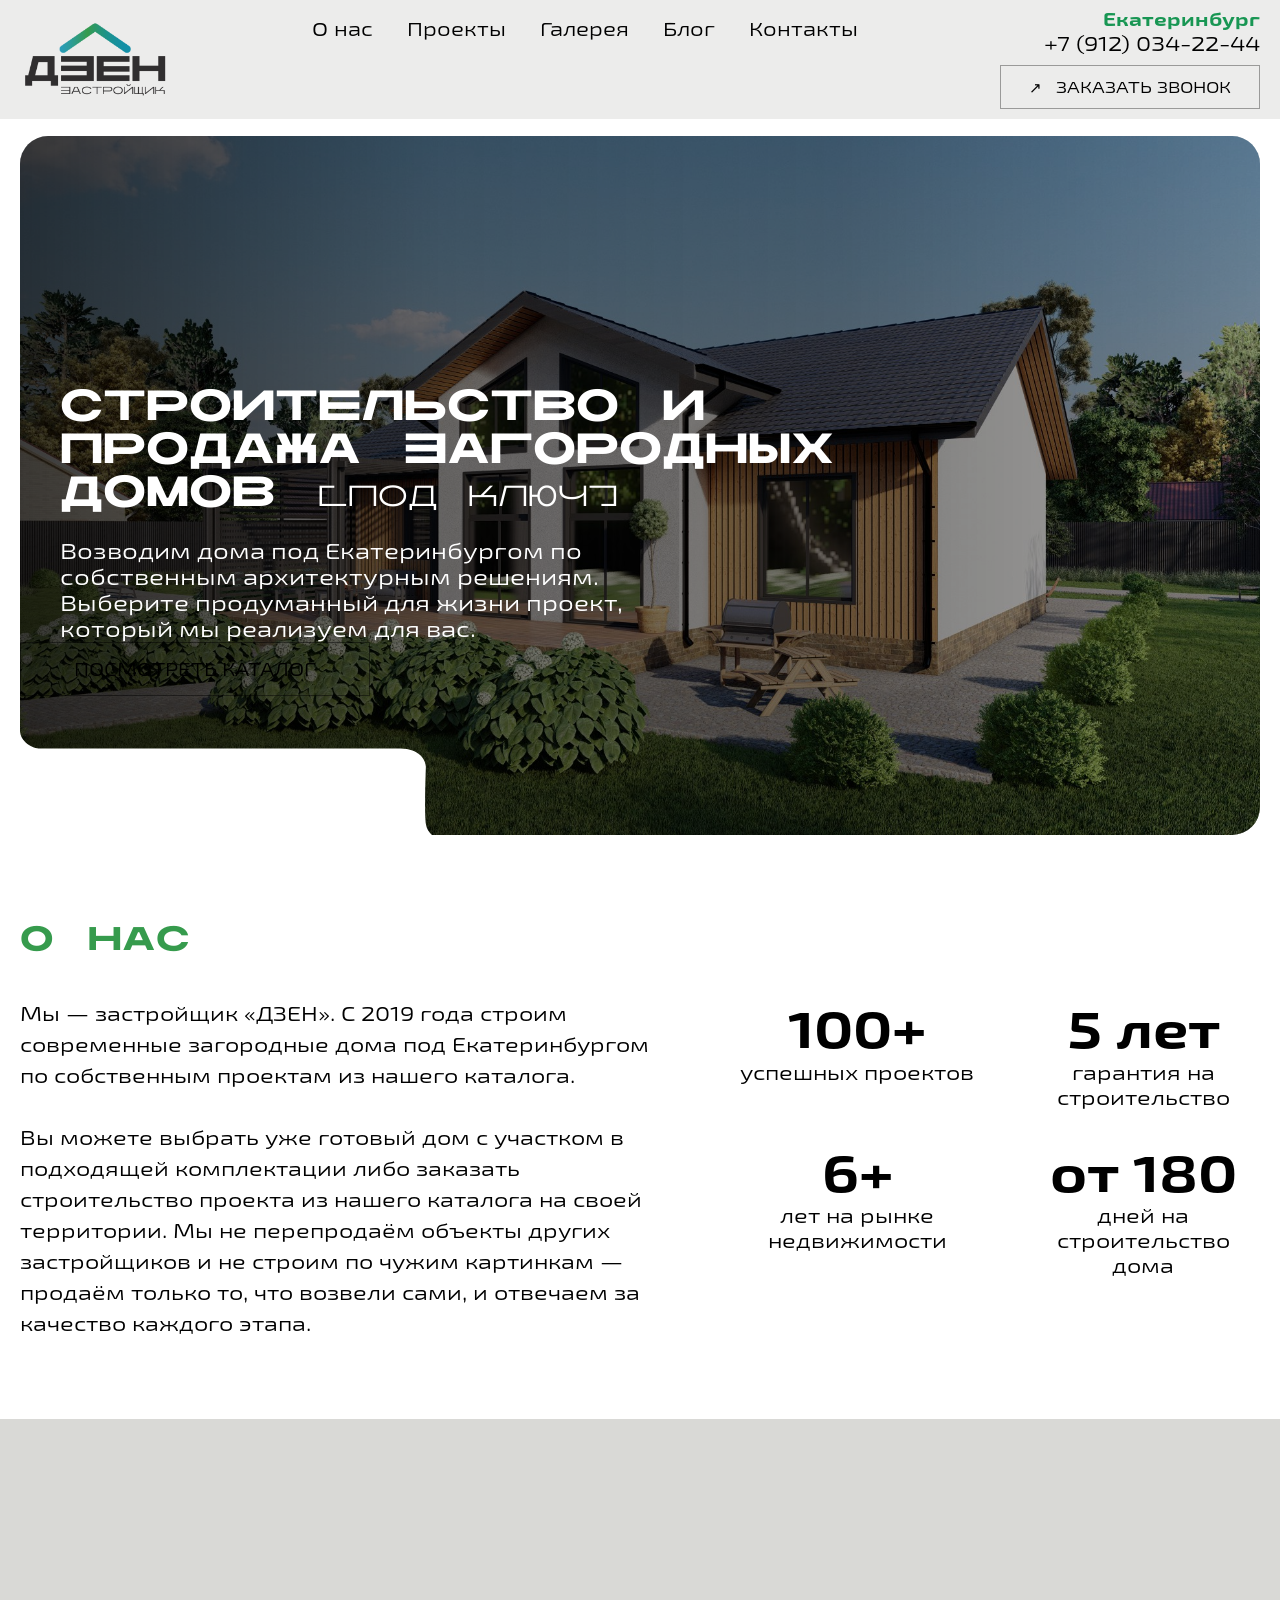
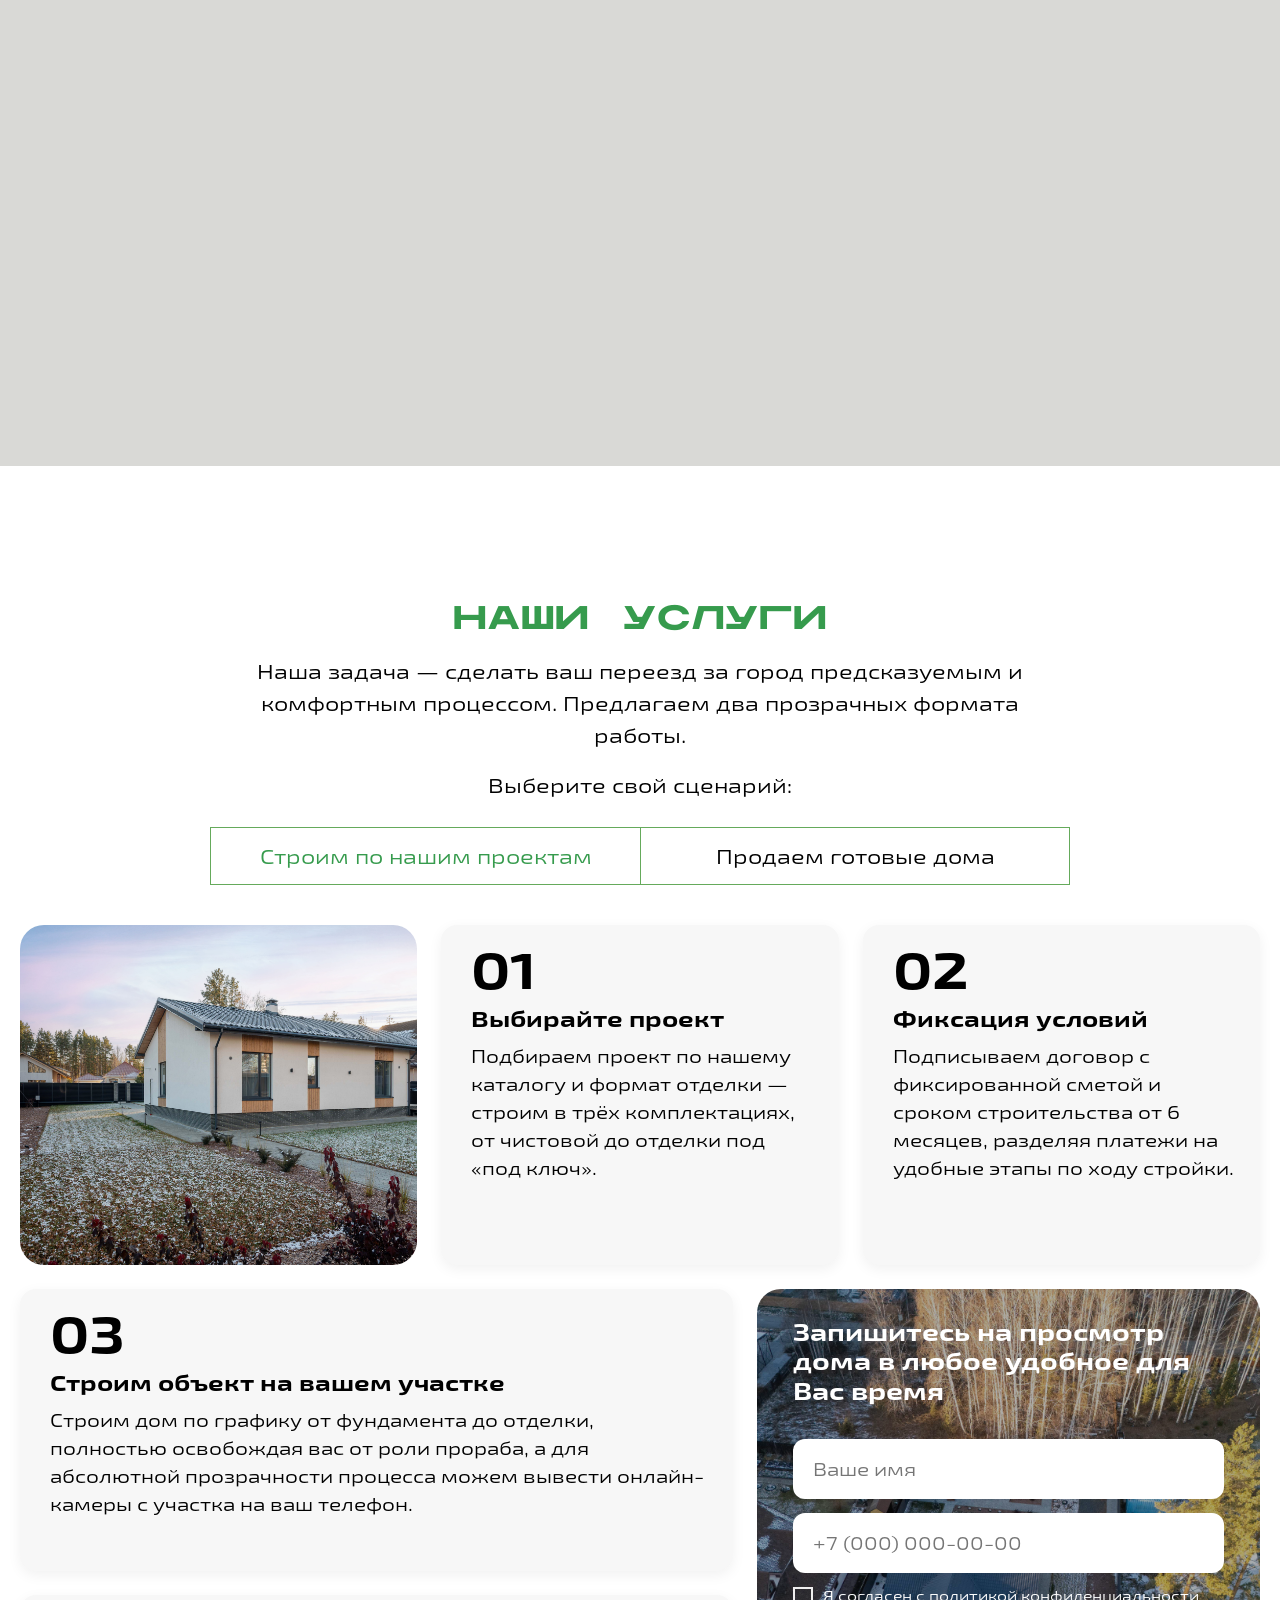
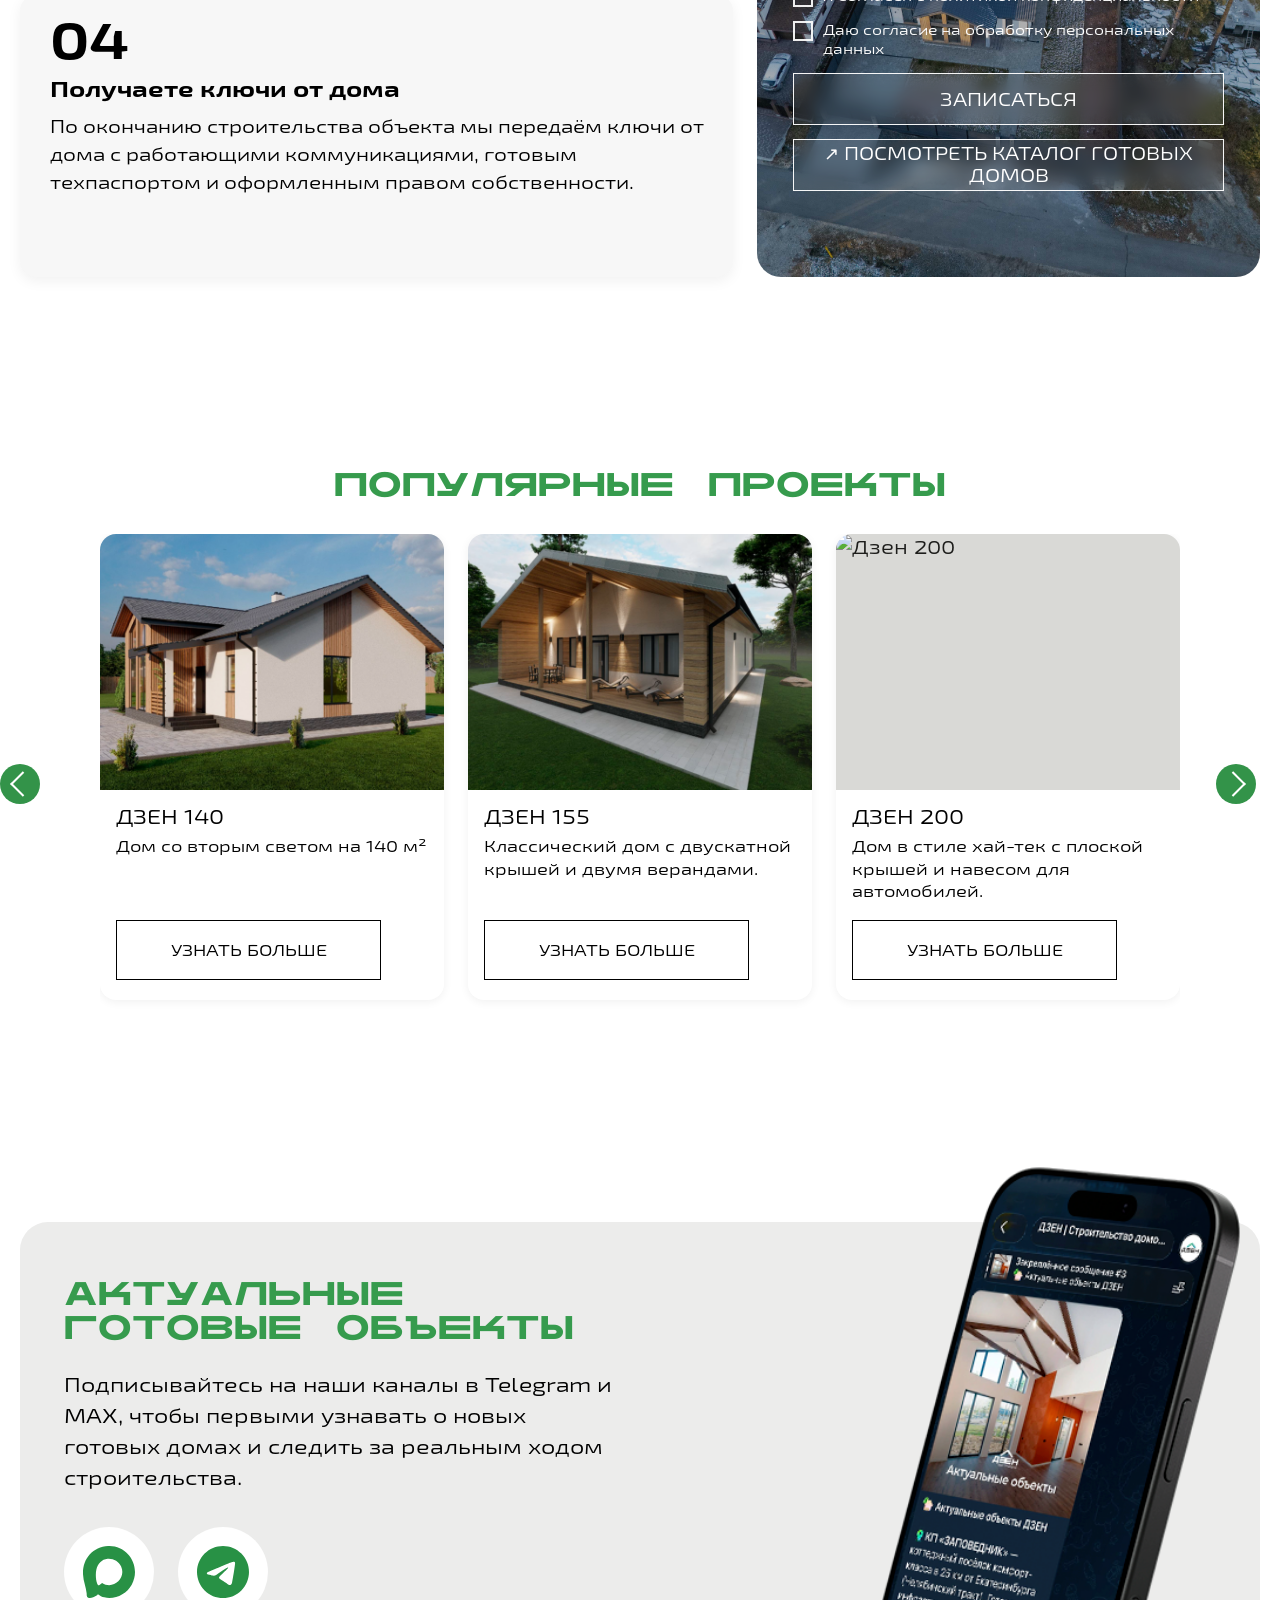
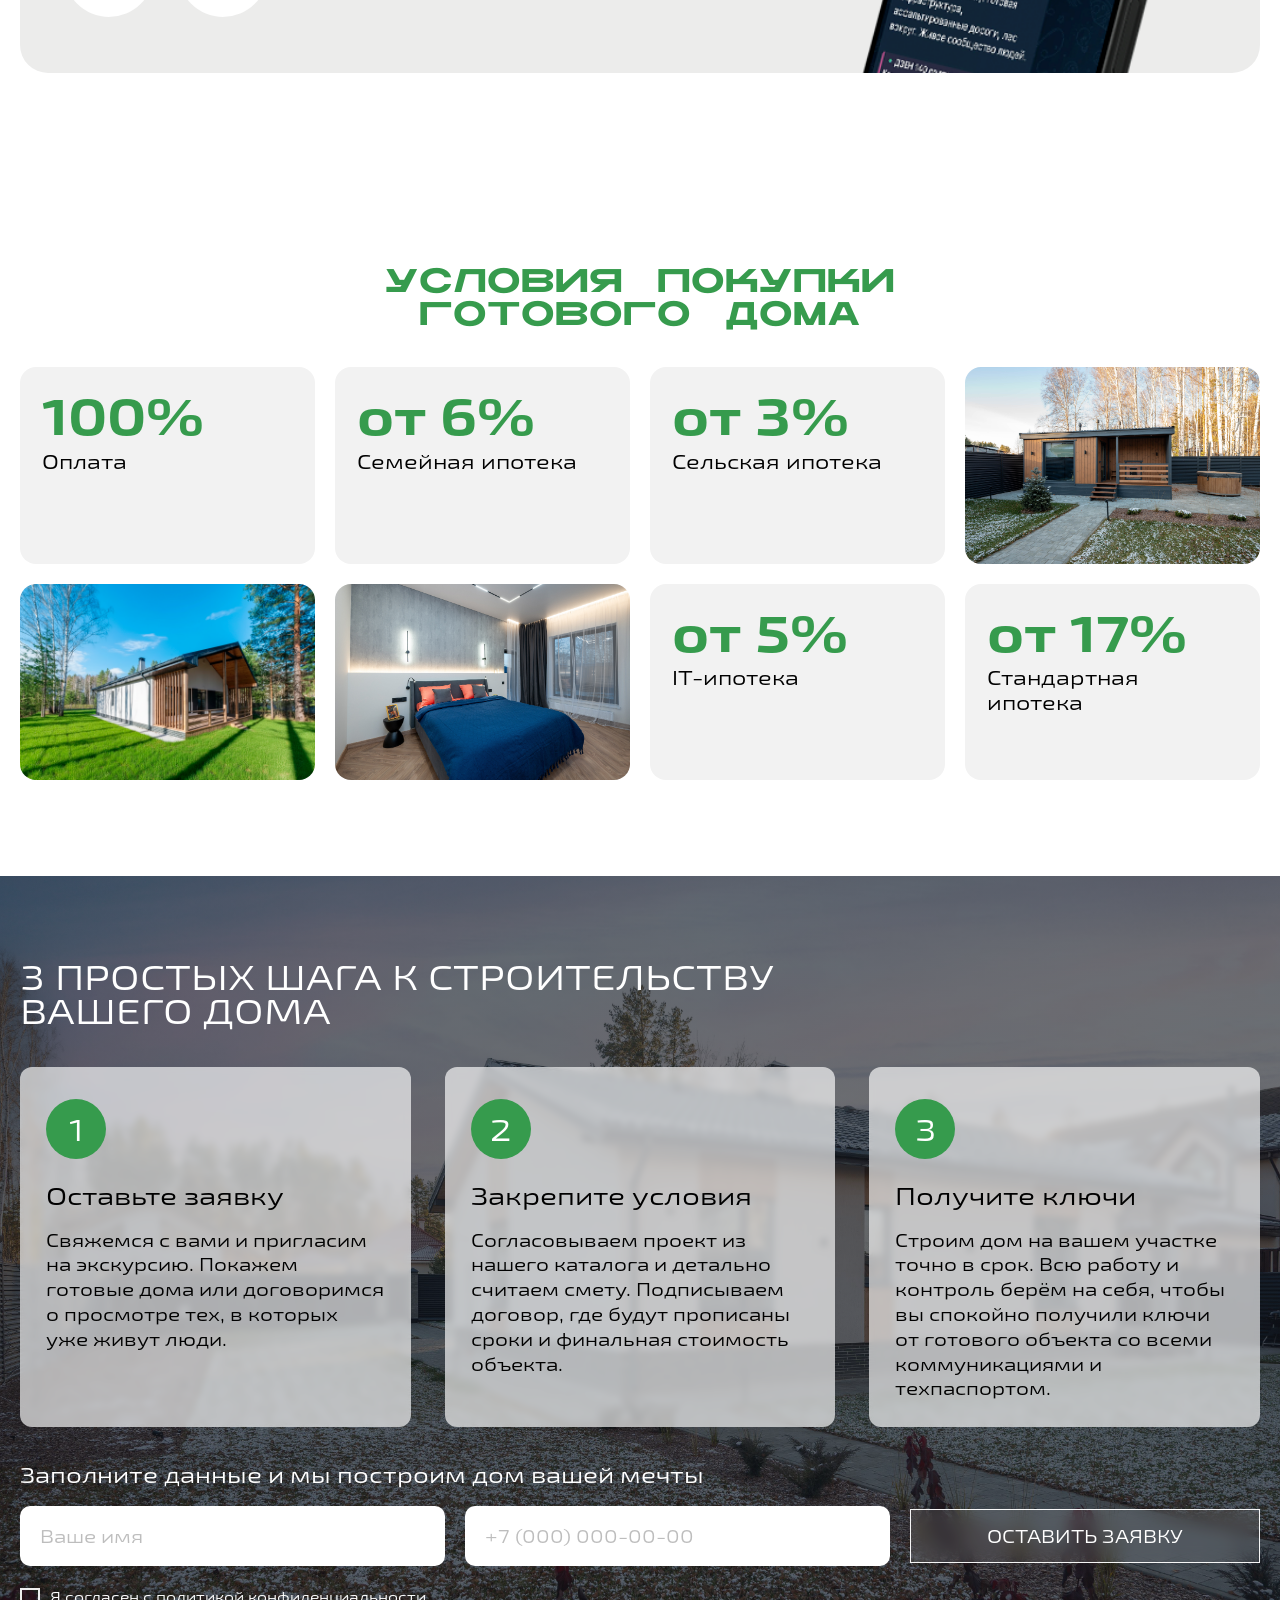
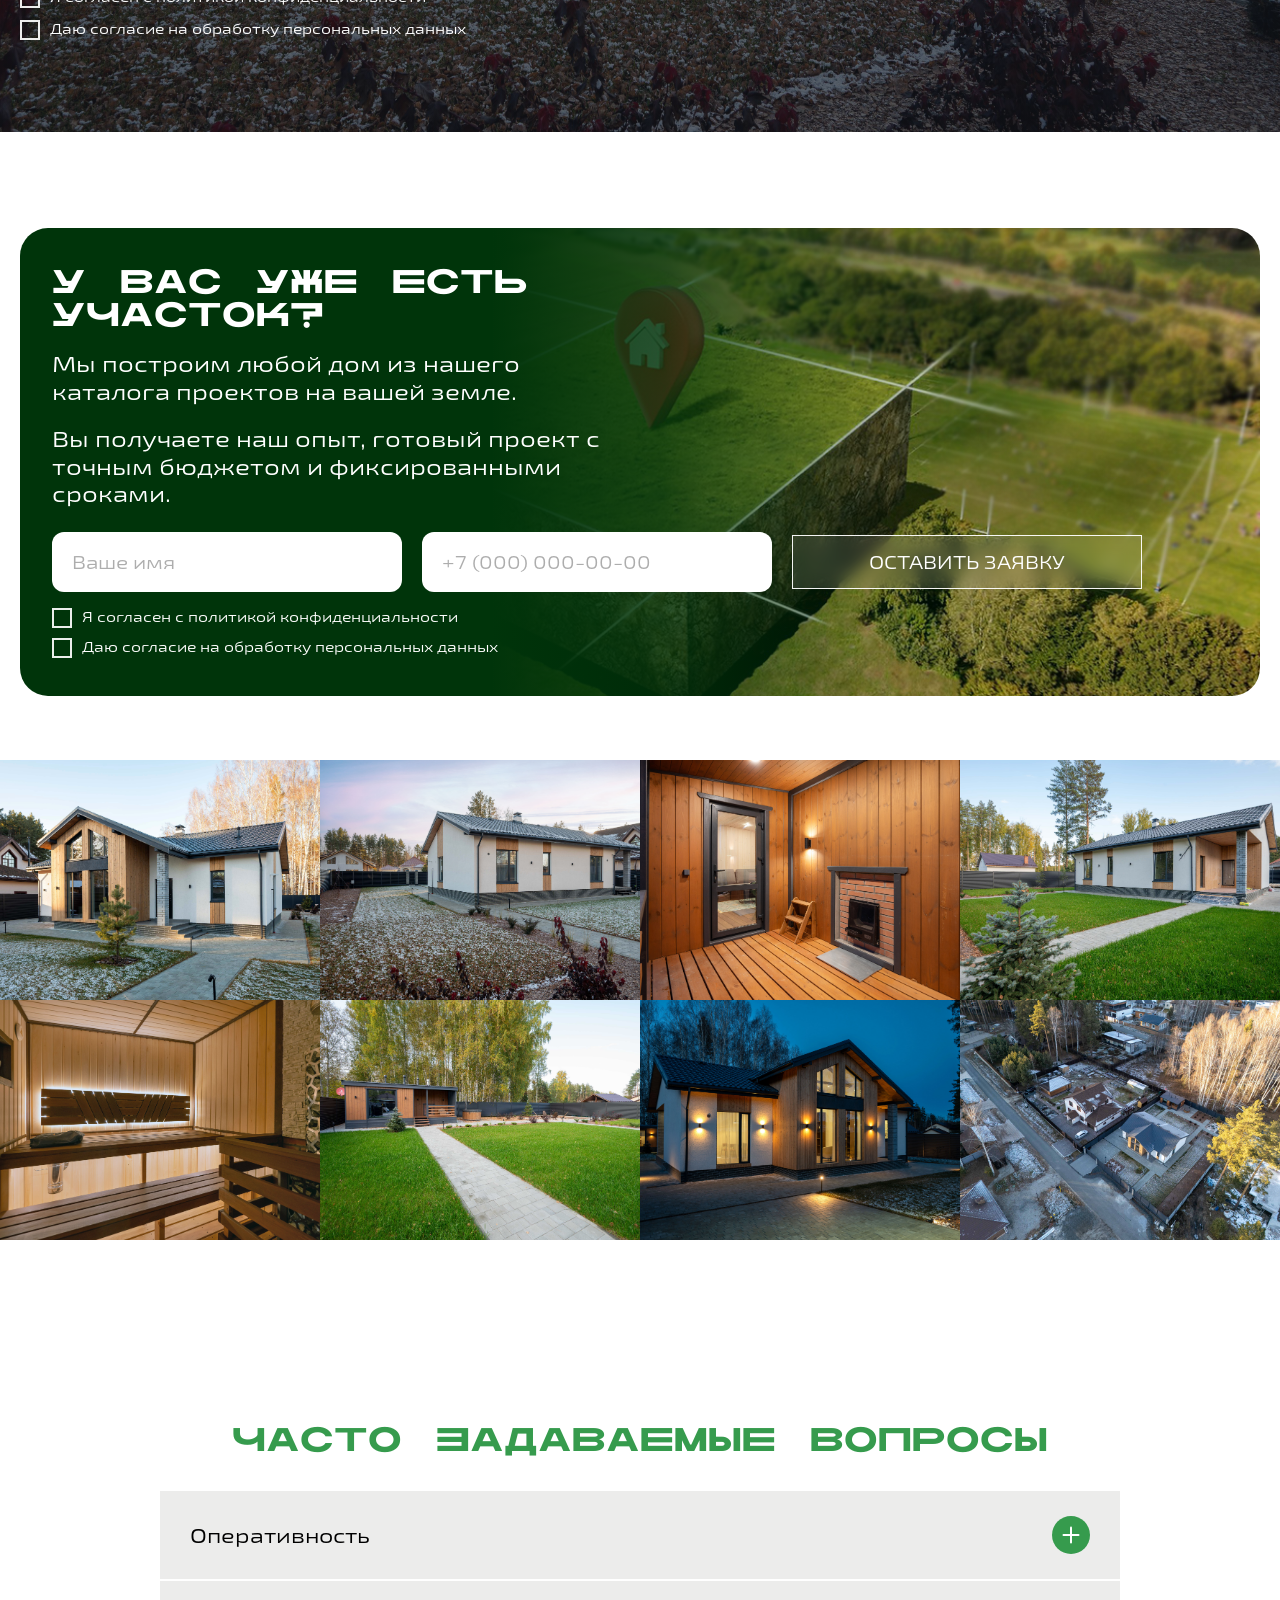
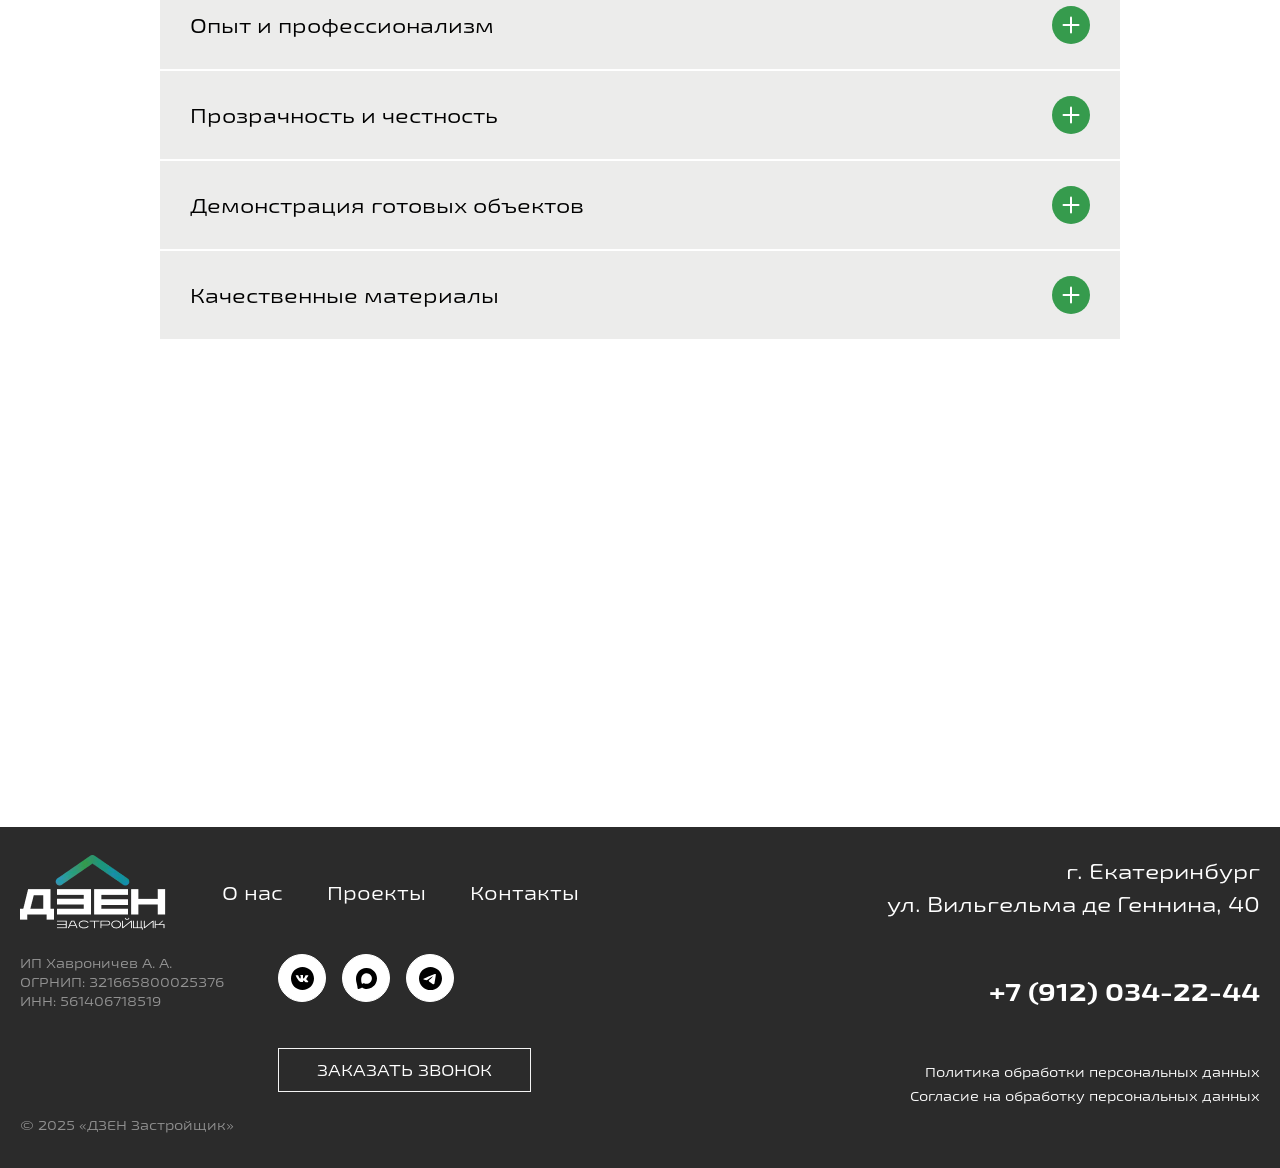
==== index.html @ a193d50a "Merge remote-tracking branch 'origin/main' into project-draft" ====
<!DOCTYPE html>
<html lang="ru">

<head>
    <meta charset="UTF-8">
    <meta name="viewport" content="width=device-width, initial-scale=1.0">
    <title>Дзен</title>

    <link rel="stylesheet" href="./assets/vendor/swiper/swiper-bundle.min.css">
    <link rel="stylesheet" href="./style.css" />
</head>

<body>
    <!-- Шапка сайта -->
    <header class="header" id="site-header">
        <div class="container">
            <div class="header__inner">
                <a href="#" class="header__logo">
                    <img src="./assets/images/logo.png" alt="Дзен" />
                </a>

                <div class="header__mobile-center">
                    <div class="header__city">Екатеринбург</div>
                    <a href="tel:+79120342244" class="header__phone">+7 (912) 034-22-44</a>
                </div>

                <button class="header__burger" type="button" aria-label="Открыть меню">
                    <span></span>
                    <span></span>
                    <span></span>
                </button>

                <nav class="header__drawer">
                    <div class="header__drawer-head">
                        <button class="header__drawer-close" type="button" aria-label="Закрыть меню">×</button>
                    </div>

                    <ul class="header__drawer-menu">
                        <li><a href="#about">О нас</a></li>
                        <li><a href="#projects">Проекты</a></li>
                        <li><a href="#gallery">Галерея</a></li>
                        <li><a href="#blog">Блог</a></li>
                        <li><a href="#contacts">Контакты</a></li>
                    </ul>

                    <a href="#contacts" class="header__drawer-button">Заказать звонок</a>
                </nav>

                <div class="header__backdrop"></div>

                <nav class="header__nav">
                    <ul class="header__menu">
                        <li><a href="#about">О нас</a></li>
                        <li><a href="#projects">Проекты</a></li>
                        <li><a href="#gallery">Галерея</a></li>
                        <li><a href="#blog">Блог</a></li>
                        <li><a href="#contacts">Контакты</a></li>
                    </ul>
                </nav>

                <div class="header__side">
                    <div class="header__contacts">
                        <div class="header__city">Екатеринбург</div>
                        <a href="tel:+79120342244" class="header__phone">+7 (912) 034-22-44</a>
                    </div>

                    <a href="#contacts" class="header__button">
                        <span class="header__button-icon">↗</span>
                        <span>ЗАКАЗАТЬ ЗВОНОК</span>
                    </a>
                </div>
            </div>
        </div>
    </header>

    <section class="hero">
        <div class="container">
            <div class="hero__card">
                <div class="hero__slider">
                    <div class="hero__track">
                        <div class="hero__slide" style="background-image: url('./assets/images/hero.jpg');"></div>
                        <div class="hero__slide" style="background-image: url('./assets/images/hero.jpg');"></div>
                        <div class="hero__slide" style="background-image: url('./assets/images/hero.jpg');"></div>
                    </div>
                </div>

                <div class="hero__overlay"></div>

                <div class="hero__main">
                    <div class="hero__content-box">
                        <h1 class="hero__title">
                            СТРОИТЕЛЬСТВО И
                            ПРОДАЖА ЗАГОРОДНЫХ<br>
                            ДОМОВ <span class="hero__title-note">[ПОД КЛЮЧ]</span>
                        </h1>

                        <p class="hero__text">
                            Возводим дома под Екатеринбургом по собственным архитектурным решениям.
                            Выберите продуманный для жизни проект, который мы реализуем для вас.
                        </p>
                    </div>

                    <div class="hero__button-wrapper">
                        <div class="hero__button-underlay" aria-hidden="true"></div>
                        <a href="#projects" class="hero__button btn btn--shine">
                            ПОСМОТРЕТЬ КАТАЛОГ
                        </a>
                    </div>
                </div>
            </div>
        </div>
    </section>
    <!-- О НАС -->
    <section id="about" class="about">
        <div class="container">
            <h2 class="section-title section-title--left">О НАС</h2>

            <div class="about__inner">
                <div class="about__content">
                    Мы — застройщик «ДЗЕН». С 2019 года строим современные загородные дома
                    под Екатеринбургом по собственным проектам из нашего каталога.
                    <br><br>
                    Вы можете выбрать уже готовый дом с участком в подходящей комплектации либо
                    заказать строительство проекта из нашего каталога на своей территории.
                    Мы не перепродаём объекты других застройщиков и не строим по чужим
                    картинкам — продаём только то, что возвели сами, и отвечаем за качество
                    каждого этапа.
                </div>

                <div class="about__stats">
                    <div class="stat">
                        <div class="stat__value">100+</div>
                        <div class="stat__label">успешных проектов</div>
                    </div>

                    <div class="stat">
                        <div class="stat__value">5 лет</div>
                        <div class="stat__label">гарантия на строительство</div>
                    </div>

                    <div class="stat">
                        <div class="stat__value">6+</div>
                        <div class="stat__label">лет на рынке недвижимости</div>
                    </div>

                    <div class="stat">
                        <div class="stat__value">от 180</div>
                        <div class="stat__label">дней на строительство дома</div>
                    </div>
                </div>
            </div>
        </div>
    </section>

    <!-- ВИДЕО БЛОК -->
    <section class="about-photo">
        <!--         <div class="container"> -->
        <div class="about-photo__box">
            <video class="about-photo__video" autoplay muted loop playsinline preload="auto">
                <source src="./assets/video/main-video.mp4" type="video/mp4" />
            </video>
        </div>
        <!--         </div> -->
    </section>


    <!-- Наши услуги -->
    <section class="services">
        <div class="container">
            <h2 class="section-title services__section-title">НАШИ УСЛУГИ</h2>

            <p class="services__lead">
                Наша задача — сделать ваш переезд за город предсказуемым и комфортным процессом.
                Предлагаем два прозрачных формата работы.
            </p>

            <p class="services__sublead">
                Выберите свой сценарий:
            </p>

            <div class="services__tabs">
                <button type="button" class="services__tab is-active" data-tab="build">
                    Строим по нашим проектам
                </button>
                <button type="button" class="services__tab" data-tab="ready">
                    Продаем готовые дома
                </button>
            </div>

            <div class="services__mobile-select">
                <button type="button" class="services__mobile-trigger">
                    <span class="services__mobile-trigger-text">Строим по нашим проектам</span>
                    <span class="services__mobile-trigger-arrow">▼</span>
                </button>

                <div class="services__mobile-dropdown">
                    <button type="button" class="services__mobile-option is-active" data-tab="build">
                        Строим по нашим проектам
                    </button>
                    <button type="button" class="services__mobile-option" data-tab="ready">
                        Продаем готовые дома
                    </button>
                </div>
            </div>

            <div class="services__panels">
                <!-- Вкладка 1 -->
                <div class="services__panel is-active" data-panel="build">
                    <div class="services-build">
                        <div class="services__image-card">
                            <img src="./assets/images/services-house.jpg" alt="Дом">
                        </div>

                        <article class="service-card service-card--small">
                            <div class="service-card__number">01</div>
                            <h3 class="service-card__title">Выбирайте проект</h3>
                            <p class="service-card__text">
                                Подбираем проект по нашему каталогу и формат отделки — строим
                                в трёх комплектациях, от чистовой до отделки под «под ключ».
                            </p>
                        </article>

                        <article class="service-card service-card--small">
                            <div class="service-card__number">02</div>
                            <h3 class="service-card__title">Фиксация условий</h3>
                            <p class="service-card__text">
                                Подписываем договор с фиксированной сметой и сроком строительства
                                от 6 месяцев, разделяя платежи на удобные этапы по ходу стройки.
                            </p>
                        </article>

                        <article class="service-card service-card--wide">
                            <div class="service-card__number">03</div>
                            <h3 class="service-card__title">Строим объект на вашем участке</h3>
                            <p class="service-card__text">
                                Строим дом по графику от фундамента до отделки, полностью освобождая
                                вас от роли прораба, а для абсолютной прозрачности процесса можем
                                вывести онлайн-камеры с участка на ваш телефон.
                            </p>
                        </article>

                        <div class="services-form">
                            <div class="services-form__overlay">
                                <h3 class="services-form__title">
                                    Запишитесь на просмотр дома в любое удобное для Вас время
                                </h3>

                                <form class="services-form__body">
                                    <input class="services-form__input" type="text" placeholder="Ваше имя">
                                    <input class="services-form__input" type="tel" placeholder="+7 (000) 000-00-00">

                                    <label class="services-form__check">
                                        <input type="checkbox">
                                        <span>Я согласен с политикой конфиденциальности</span>
                                    </label>

                                    <label class="services-form__check">
                                        <input type="checkbox">
                                        <span>Даю согласие на обработку персональных данных</span>
                                    </label>

                                    <button type="submit" class="services-form__btn">
                                        ЗАПИСАТЬСЯ
                                    </button>

                                    <a href="#projects" class="services-form__link-btn">
                                        ↗ ПОСМОТРЕТЬ КАТАЛОГ ГОТОВЫХ ДОМОВ
                                    </a>
                                </form>
                            </div>
                        </div>

                        <article class="service-card service-card--wide">
                            <div class="service-card__number">04</div>
                            <h3 class="service-card__title">Получаете ключи от дома</h3>
                            <p class="service-card__text">
                                По окончанию строительства объекта мы передаём ключи от дома
                                с работающими коммуникациями, готовым техпаспортом и оформленным
                                правом собственности.
                            </p>
                        </article>
                    </div>
                </div>

                <!-- Вкладка 2 -->
                <div class="services__panel" data-panel="ready">
                    <div class="services-ready">
                        <div class="services-ready__left">
                            <article class="ready-card">
                                <div class="ready-card__number">01</div>
                                <h3 class="ready-card__title">
                                    Выбирайте свой идеальный готовый дом с участком и коммуникациями.
                                </h3>
                                <ul class="ready-card__list">
                                    <li>Можно выбрать готовый дом и заехать в ближайшее время.</li>
                                    <li>Подписываем договор, вы получаете гарантию и полный пакет документов.</li>
                                </ul>
                            </article>

                            <article class="ready-card">
                                <div class="ready-card__number">02</div>
                                <h3 class="ready-card__title">
                                    Выбираете формат комплектации:
                                </h3>
                                <ul class="ready-card__list">
                                    <li>Чистовая отделка</li>
                                    <li>«Под ключ»</li>
                                    <li>«Под тапочки»</li>
                                </ul>
                            </article>
                        </div>

                        <div class="ready-form">
                            <div class="ready-form__overlay">
                                <h3 class="ready-form__title">
                                    Запишитесь на просмотр дома в любое удобное для Вас время
                                </h3>

                                <form class="ready-form__body">
                                    <input class="ready-form__input" type="text" placeholder="Ваше имя">
                                    <input class="ready-form__input" type="tel" placeholder="+7 (000) 000-00-00">

                                    <label class="ready-form__check">
                                        <input type="checkbox">
                                        <span>Я согласен с политикой конфиденциальности</span>
                                    </label>

                                    <label class="ready-form__check">
                                        <input type="checkbox">
                                        <span>Даю согласие на обработку персональных данных</span>
                                    </label>

                                    <button type="submit" class="ready-form__btn">
                                        ЗАПИСАТЬСЯ
                                    </button>

                                    <a href="#projects" class="ready-form__link-btn">
                                        ↗ ПОСМОТРЕТЬ КАТАЛОГ ГОТОВЫХ ДОМОВ
                                    </a>
                                </form>
                            </div>
                        </div>
                    </div>
                </div>
            </div>
        </div>
    </section>

    <!-- Блок «Популярные проекты» -->
    <section id="projects" class="projects">
        <div class="container">
            <h2 class="section-title projects__title">ПОПУЛЯРНЫЕ ПРОЕКТЫ</h2>
        </div>

        <div class="projects__outer">
            <button class="projects__arrow projects__arrow--prev" type="button" aria-label="Назад">
                ‹
            </button>

            <div class="projects__center">
                <div class="container">
                    <div class="swiper projects-swiper">
                        <div class="swiper-wrapper">
                            <article class="swiper-slide project-slide">
                                <div class="project-slide__image">
                                    <img src="./assets/images/project-140.png" alt="Дзен 140">
                                </div>
                                <h3 class="project-slide__title heading-number">ДЗЕН 140</h3>
                                <p class="project-slide__text">Дом со вторым светом на 140 м²</p>
                                <a href="#" class="project-slide__btn">УЗНАТЬ БОЛЬШЕ</a>
                            </article>

                            <article class="swiper-slide project-slide">
                                <div class="project-slide__image">
                                    <img src="./assets/images/project-155.png" alt="Дзен 155">
                                </div>
                                <h3 class="project-slide__title heading-number">ДЗЕН 155</h3>
                                <p class="project-slide__text">
                                    Классический дом с двускатной крышей и двумя верандами.
                                </p>
                                <a href="#" class="project-slide__btn">УЗНАТЬ БОЛЬШЕ</a>
                            </article>

                            <article class="swiper-slide project-slide">
                                <div class="project-slide__image">
                                    <img src="./assets/images/project-200.png" alt="Дзен 200">
                                </div>
                                <h3 class="project-slide__title heading-number">ДЗЕН 200</h3>
                                <p class="project-slide__text">
                                    Дом в стиле хай-тек с плоской крышей и навесом для автомобилей.
                                </p>
                                <a href="#" class="project-slide__btn">УЗНАТЬ БОЛЬШЕ</a>
                            </article>

                            <article class="swiper-slide project-slide">
                                <div class="project-slide__image">
                                    <img src="./assets/images/project-170.jpg" alt="Дзен 175">
                                </div>
                                <h3 class="project-slide__title heading-number">ДЗЕН 175</h3>
                                <p class="project-slide__text">
                                    Современный одноэтажный дом с террасой и удобной планировкой.
                                </p>
                                <a href="#" class="project-slide__btn">УЗНАТЬ БОЛЬШЕ</a>
                            </article>
                        </div>
                    </div>
                </div>
            </div>

            <button class="projects__arrow projects__arrow--next" type="button" aria-label="Вперёд">
                ›
            </button>
        </div>
    </section>

    <!-- Блок с актуальными готовыми объектами -->
    <section class="ready-objects">
        <div class="container">
            <div class="ready-objects__shell">
                <div class="ready-objects__inner">
                    <div class="ready-objects__content">
                        <h2 class="ready-objects__title">АКТУАЛЬНЫЕ ГОТОВЫЕ ОБЪЕКТЫ</h2>

                        <p class="ready-objects__text">
                            Подписывайтесь на наши каналы в Telegram и MAX, чтобы первыми
                            узнавать о новых готовых домах и следить за реальным ходом
                            строительства.
                        </p>

                        <div class="ready-objects__actions">
                            <a href="#" class="ready-objects__icon-btn">
                                <img src="./assets/images/max_logo.svg" alt="MAX">
                            </a>
                            <a href="#" class="ready-objects__icon-btn">
                                <img src="./assets/images/tg_logo.svg" alt="Telegram">
                            </a>
                        </div>
                    </div>

                    <div class="ready-objects__phone-box">
                        <img src="./assets/images/phone-bg.png" alt="Телефон с актуальными объектами">
                    </div>
                </div>
            </div>
        </div>
    </section>

    <!-- Блок «Условия покупки готового дома» -->
    <section class="conditions">
        <div class="container">
            <h2 class="section-title conditions__title">
                УСЛОВИЯ ПОКУПКИ<br>
                ГОТОВОГО ДОМА
            </h2>

            <div class="conditions__layout">
                <article class="conditions-tile">
                    <div class="conditions-tile__value">100%</div>
                    <div class="conditions-tile__label">Оплата</div>
                </article>

                <article class="conditions-tile">
                    <div class="conditions-tile__value">от 6%</div>
                    <div class="conditions-tile__label">Семейная ипотека</div>
                </article>

                <article class="conditions-tile">
                    <div class="conditions-tile__value">от 3%</div>
                    <div class="conditions-tile__label">Сельская ипотека</div>
                </article>

                <article class="conditions-tile conditions-tile--image">
                    <img src="./assets/images/condition-1.jpg" alt="Готовый дом">
                </article>

                <article class="conditions-tile conditions-tile--image">
                    <img src="./assets/images/condition-2.png" alt="Готовый дом">
                </article>

                <article class="conditions-tile conditions-tile--image">
                    <img src="./assets/images/condition-3.jpg" alt="Интерьер дома">
                </article>

                <article class="conditions-tile">
                    <div class="conditions-tile__value">от 5%</div>
                    <div class="conditions-tile__label">IT-ипотека</div>
                </article>

                <article class="conditions-tile">
                    <div class="conditions-tile__value">от 17%</div>
                    <div class="conditions-tile__label">Стандартная ипотека</div>
                </article>
            </div>
        </div>
    </section>

    <section class="steps">
        <div class="container">
            <div class="steps__inner">
                <h2 class="steps__title heading-number">
                    3 ПРОСТЫХ ШАГА К СТРОИТЕЛЬСТВУ
                    ВАШЕГО ДОМА
                </h2>

                <div class="steps__cards">
                    <article class="steps-panel">
                        <div class="steps-panel__num">1</div>
                        <h3 class="steps-panel__title">Оставьте заявку</h3>
                        <p class="steps-panel__text">
                            Свяжемся с вами и пригласим на экскурсию. Покажем готовые дома
                            или договоримся о просмотре тех, в которых уже живут люди.
                        </p>
                    </article>

                    <article class="steps-panel">
                        <div class="steps-panel__num">2</div>
                        <h3 class="steps-panel__title">Закрепите условия</h3>
                        <p class="steps-panel__text">
                            Согласовываем проект из нашего каталога и детально считаем смету.
                            Подписываем договор, где будут прописаны сроки и финальная
                            стоимость объекта.
                        </p>
                    </article>

                    <article class="steps-panel">
                        <div class="steps-panel__num">3</div>
                        <h3 class="steps-panel__title">Получите ключи</h3>
                        <p class="steps-panel__text">
                            Строим дом на вашем участке точно в срок. Всю работу и контроль
                            берём на себя, чтобы вы спокойно получили ключи от готового
                            объекта со всеми коммуникациями и техпаспортом.
                        </p>
                    </article>
                </div>

                <div class="steps__caption">
                    Заполните данные и мы построим дом вашей мечты
                </div>

                <form class="steps__form-new">
                    <input class="steps__input" type="text" placeholder="Ваше имя">
                    <input class="steps__input" type="tel" placeholder="+7 (000) 000-00-00">
                    <button type="submit" class="steps__submit">ОСТАВИТЬ ЗАЯВКУ</button>

                    <div class="steps__checks">
                        <label class="steps__check">
                            <input type="checkbox">
                            <span>Я согласен с политикой конфиденциальности</span>
                        </label>

                        <label class="steps__check">
                            <input type="checkbox">
                            <span>Даю согласие на обработку персональных данных</span>
                        </label>
                    </div>
                </form>
            </div>
        </div>
    </section>

    <section class="plot">
        <div class="container">
            <div class="plot__card">
                <div class="plot__content">
                    <h2 class="plot__title">
                        У ВАС УЖЕ ЕСТЬ<br>
                        УЧАСТОК?
                    </h2>

                    <p class="plot__text">
                        Мы построим любой дом из нашего каталога проектов на вашей земле.
                    </p>

                    <p class="plot__text">
                        Вы получаете наш опыт, готовый проект с точным бюджетом и
                        фиксированными сроками.
                    </p>

                    <form class="plot__form">
                        <div class="plot__form-row">
                            <input class="plot__input" type="text" placeholder="Ваше имя">
                            <input class="plot__input" type="tel" placeholder="+7 (000) 000-00-00">
                            <button type="submit" class="plot__submit">ОСТАВИТЬ ЗАЯВКУ</button>
                        </div>

                        <div class="plot__checks">
                            <label class="plot__check">
                                <input type="checkbox">
                                <span>Я согласен с политикой конфиденциальности</span>
                            </label>

                            <label class="plot__check">
                                <input type="checkbox">
                                <span>Даю согласие на обработку персональных данных</span>
                            </label>
                        </div>
                    </form>
                </div>
            </div>
        </div>
    </section>

    <section class="gallery" id="gallery">
        <div class="gallery__grid">
            <article class="gallery__item">
                <img src="./assets/images/g-1.jpg" alt="Дом Дзен">
                <div class="gallery__overlay">
                    <div class="gallery__content">
                        <h3 class="gallery__title heading-number">ДЗЕН 140</h3>
                        <p class="gallery__text">Коттедж 140 м² с мебелью и благоустроенным участком 12 соток.</p>
                    </div>
                </div>
            </article>

            <article class="gallery__item">
                <img src="./assets/images/g-2.jpg" alt="Дом Дзен">
                <div class="gallery__overlay">
                    <div class="gallery__content">
                        <h3 class="gallery__title heading-number">ДЗЕН 140</h3>
                        <p class="gallery__text">Коттедж 140 м² с мебелью и благоустроенным участком 12 соток.</p>
                    </div>
                </div>
            </article>

            <article class="gallery__item">
                <img src="./assets/images/g-3.jpg" alt="Дом Дзен">
                <div class="gallery__overlay">
                    <div class="gallery__content">
                        <h3 class="gallery__title heading-number">ДЗЕН 140</h3>
                        <p class="gallery__text">Коттедж 140 м² с мебелью и благоустроенным участком 12 соток.</p>
                    </div>
                </div>
            </article>

            <article class="gallery__item">
                <img src="./assets/images/g-4.jpg" alt="Дом Дзен">
                <div class="gallery__overlay">
                    <div class="gallery__content">
                        <h3 class="gallery__title heading-number">ДЗЕН 140</h3>
                        <p class="gallery__text">Коттедж 140 м² с мебелью и благоустроенным участком 12 соток.</p>
                    </div>
                </div>
            </article>

            <article class="gallery__item">
                <img src="./assets/images/g-5.jpg" alt="Дом Дзен">
                <div class="gallery__overlay">
                    <div class="gallery__content">
                        <h3 class="gallery__title heading-number">ДЗЕН 140</h3>
                        <p class="gallery__text">Коттедж 140 м² с мебелью и благоустроенным участком 12 соток.</p>
                    </div>
                </div>
            </article>

            <article class="gallery__item">
                <img src="./assets/images/g-6.jpg" alt="Дом Дзен">
                <div class="gallery__overlay">
                    <div class="gallery__content">
                        <h3 class="gallery__title heading-number">ДЗЕН 140</h3>
                        <p class="gallery__text">Коттедж 140 м² с мебелью и благоустроенным участком 12 соток.</p>
                    </div>
                </div>
            </article>

            <article class="gallery__item">
                <img src="./assets/images/g-7.jpg" alt="Дом Дзен">
                <div class="gallery__overlay">
                    <div class="gallery__content">
                        <h3 class="gallery__title heading-number">ДЗЕН 140</h3>
                        <p class="gallery__text">Коттедж 140 м² с мебелью и благоустроенным участком 12 соток.</p>
                    </div>
                </div>
            </article>

            <article class="gallery__item gallery__item--more">
                <img src="./assets/images/g-8.jpg" alt="Все работы">
                <div class="gallery__overlay">
                    <div class="gallery__content">
                        <h3 class="gallery__title">Все работы</h3>
                        <a href="#projects" class="gallery__button">Посмотреть все</a>
                    </div>
                </div>
            </article>
        </div>
    </section>

    <!-- Блок «Часто задаваемые вопросы» -->
    <section class="faq">
        <div class="container">
            <h2 class="section-title faq__title">ЧАСТО ЗАДАВАЕМЫЕ ВОПРОСЫ</h2>

            <div class="faq__list">
                <article class="faq-item">
                    <button class="faq-item__head" type="button">
                        <span>Оперативность</span>
                        <span class="faq-item__icon">+</span>
                    </button>
                    <div class="faq-item__body">
                        <p>
                            Оперативность включает в себя быстрое и качественное решение всех вопросов.
                            Мы стараемся оптимизировать все сроки — начиная с эскизного проектирования.
                            Согласования, составление смет, поставку бруса и все монтажные работы мы
                            выполняем в максимально сжатые сроки, но без ущерба качеству.
                        </p>
                    </div>
                </article>

                <article class="faq-item">
                    <button class="faq-item__head" type="button">
                        <span>Опыт и профессионализм</span>
                        <span class="faq-item__icon">+</span>
                    </button>
                    <div class="faq-item__body">
                        <p>
                            Мы строим загородные дома по собственным проектам и контролируем каждый этап:
                            от подготовки участка до передачи ключей. Работаем с понятной сметой,
                            фиксируем условия и отвечаем за итоговый результат.
                        </p>
                    </div>
                </article>

                <article class="faq-item">
                    <button class="faq-item__head" type="button">
                        <span>Прозрачность и честность</span>
                        <span class="faq-item__icon">+</span>
                    </button>
                    <div class="faq-item__body">
                        <p>
                            До старта строительства вы получаете ясную смету, поэтапный график работ
                            и понятные условия сотрудничества. Без скрытых платежей и без размытых сроков.
                        </p>
                    </div>
                </article>

                <article class="faq-item">
                    <button class="faq-item__head" type="button">
                        <span>Демонстрация готовых объектов</span>
                        <span class="faq-item__icon">+</span>
                    </button>
                    <div class="faq-item__body">
                        <p>
                            Мы можем показать уже построенные дома, чтобы вы оценили планировку,
                            качество отделки, материалы и общий уровень исполнения вживую, а не только по рендерам.
                        </p>
                    </div>
                </article>

                <article class="faq-item">
                    <button class="faq-item__head" type="button">
                        <span>Качественные материалы</span>
                        <span class="faq-item__icon">+</span>
                    </button>
                    <div class="faq-item__body">
                        <p>
                            В работе используем проверенные материалы и понятные технические решения,
                            чтобы дом был долговечным, теплым и удобным для постоянного проживания.
                        </p>
                    </div>
                </article>
            </div>
        </div>
    </section>

    <section class="site-map">
        <div class="site-map__box">
            <iframe class="site-map__frame"
                src="https://yandex.ru/map-widget/v1/?text=Екатеринбург,%20ул.%20Вильгельма%20де%20Геннина,%2040&z=15"
                loading="lazy" allowfullscreen referrerpolicy="no-referrer-when-downgrade">
            </iframe>
        </div>
    </section>
    </main>
    <footer class="site-footer" id="contacts">
        <div class="container">
            <div class="site-footer__inner">
                <div class="site-footer__left">
                    <div class="site-footer__top">
                        <a href="#" class="site-footer__logo">
                            <img src="./assets/images/logo_footer.webp" alt="Дзен">
                        </a>

                        <nav class="site-footer__nav">
                            <a href="#about">О нас</a>
                            <a href="#projects">Проекты</a>
                            <a href="#contacts">Контакты</a>
                        </nav>
                    </div>

                    <div class="site-footer__middle">
                        <div class="site-footer__company">
                            <p>ИП Хавроничев А. А.</p>
                            <p>ОГРНИП: 321665800025376</p>
                            <p>ИНН: 561406718519</p>
                        </div>

                        <div class="site-footer__socials">
                            <a href="#" class="site-footer__social"><img src="./assets/images/vk_logo.svg" alt="VK"></a>
                            <a href="#" class="site-footer__social"><img src="./assets/images/max_logo.svg"
                                    alt="MAX"></a>
                            <a href="#" class="site-footer__social"><img src="./assets/images/tg_logo.svg" alt="TG"></a>
                        </div>
                    </div>

                    <a href="#" class="site-footer__button btn btn--shine btn--arrow">
                        <span>ЗАКАЗАТЬ ЗВОНОК</span>
                    </a>

                    <div class="site-footer__copy">© 2025 «ДЗЕН Застройщик»</div>
                </div>

                <div class="site-footer__right">
                    <div class="site-footer__address">
                        <p>г. Екатеринбург</p>
                        <p>ул. Вильгельма де Геннина, 40</p>
                    </div>

                    <a class="site-footer__phone" href="tel:+79120342244">
                        +7 (912) 034-22-44
                    </a>

                    <div class="site-footer__legal">
                        <a href="#">Политика обработки персональных данных</a>
                        <a href="#">Согласие на обработку персональных данных</a>
                    </div>
                </div>
            </div>
        </div>
    </footer>
    <div class="callback-modal" id="callbackModal" aria-hidden="true">
        <div class="callback-modal__backdrop" data-modal-close></div>

        <div class="callback-modal__dialog" role="dialog" aria-modal="true" aria-labelledby="callbackModalTitle">
            <div class="callback-modal__top">
                <button class="callback-modal__close" type="button" aria-label="Закрыть" data-modal-close>
                    ×
                </button>
            </div>

            <div class="callback-modal__body">
                <h2 class="callback-modal__title heading-number" id="callbackModalTitle">Заказать звонок</h2>

                <p class="callback-modal__text">
                    Оставьте контактные данные и наш специалист свяжется с Вами через 15 минут
                </p>

                <form class="callback-modal__form">
                    <input class="callback-modal__input" type="text" placeholder="Ваше имя">
                    <input class="callback-modal__input" type="tel" placeholder="+7 (000) 000-00-00">

                    <label class="callback-modal__check">
                        <input type="checkbox" checked>
                        <span>Я даю согласие на обработку своих персональных данных в соответствии с политикой</span>
                    </label>

                    <label class="callback-modal__check">
                        <input type="checkbox" checked>
                        <span>Даю согласие на обработку персональных данных</span>
                    </label>

                    <button class="callback-modal__submit" type="submit">Жду звонка</button>
                </form>
            </div>
        </div>
    </div>
    <script src="./assets/vendor/swiper/swiper-bundle.min.js"></script>
    <script defer src="script.js"></script>

</body>

</html>
---- style.css ----
/* Новые шрифты */
@font-face {
  font-family: "Ultramono";
  src: url("./assets/fonts/brand/UltramonoWide-Light.woff") format("woff");
  font-weight: 300;
  font-style: normal;
  font-display: swap;
}

@font-face {
  font-family: "Ultramono";
  src: url("./assets/fonts/brand/UltramonoWide-Regular.woff") format("woff");
  font-weight: 400;
  font-style: normal;
  font-display: swap;
}

@font-face {
  font-family: "Ultramono";
  src: url("./assets/fonts/brand/UltramonoWide-Black.woff") format("woff");
  font-weight: 900;
  font-style: normal;
  font-display: swap;
}

@font-face {
  font-family: "ExoExpanded";
  src: url("./assets/fonts/brand/Exo2-RegularExpanded.woff") format("woff");
  font-weight: 400;
  font-style: normal;
  font-display: swap;
}

@font-face {
  font-family: "ExoExpanded";
  src: url("./assets/fonts/brand/Exo2-MediumExpanded.woff") format("woff");
  font-weight: 500;
  font-style: normal;
  font-display: swap;
}

@font-face {
  font-family: "ExoExpanded";
  src: url("./assets/fonts/brand/Exo2-SemiBoldExpanded.woff") format("woff");
  font-weight: 600;
  font-style: normal;
  font-display: swap;
}

@font-face {
  font-family: "ExoExpanded";
  src: url("./assets/fonts/brand/Exo2-BoldExpanded.woff") format("woff");
  font-weight: 700;
  font-style: normal;
  font-display: swap;
}

:root {
  --color-white: white;
  --color-bg: #ffffff;
  --color-body: #1d1d1b;
  --color-black: #000000;

  --color-green: #369b4d;
  --color-green-dark: #339349;
  --color-green-dark-hover: #2d823f;
  --color-green-border: #65aa5b;
  --color-green-border-mobile: #b7d2b1;
  --color-header-city: #189653;

  --color-surface: #ececeb;
  --color-surface-card: #f7f7f7;
  --color-surface-placeholder: #d9d9d6;
  --color-surface-conditions: #f2f2f2;
  --color-surface-footer: #2b2b2b;

  --color-text-muted: #949494;
  --color-text-muted-soft: #909090;

  --color-border-dark: #000000;
  --color-border-dark-soft: rgba(0, 0, 0, 0.35);
  --color-border-dark-hero: rgba(0, 0, 0, 0.45);
  --color-border-light: rgba(255, 255, 255, 0.95);
  --color-border-light-soft: rgba(255, 255, 255, 0.92);

  --color-overlay-header: rgba(255, 255, 255, 0.88);
  --color-overlay-services: rgba(19, 19, 19, 0.34);
  --color-overlay-hero-start: rgba(0, 0, 0, 0.48);
  --color-overlay-hero-mid-1: rgba(0, 0, 0, 0.34);
  --color-overlay-hero-mid-2: rgba(0, 0, 0, 0.18);
  --color-overlay-hero-end: rgba(0, 0, 0, 0.08);
  --color-overlay-gallery: rgba(0, 0, 0, 0.56);
  --color-overlay-gallery-more: rgba(0, 0, 0, 0.62);

  --shadow-soft: 0 2px 10px rgba(0, 0, 0, 0.06);
  --shadow-header: 0 10px 32px rgba(0, 0, 0, 0.08);

  --radius-xl: 28px;
  --radius-lg: 24px;
  --radius-md: 16px;
  --radius-sm: 12px;

  --container-max-width: 1440px;
  --container-padding: 20px;
  --header-height: 92px;
  --body-offset: 104px;
}

*,
*::before,
*::after {
  box-sizing: border-box;
}

html {
  scroll-behavior: smooth;
}

body {
  margin: 0;
  font-family: "ExoExpanded", Arial, sans-serif;
  font-size: 19px;
  line-height: 1.4;
  color: var(--color-body);
  background-color: var(--color-bg);
  padding-top: var(--body-offset);
}

img {
  display: block;
  max-width: 100%;
  height: auto;
}

a {
  color: inherit;
  text-decoration: none;
}

ul,
ol {
  margin: 0;
  padding: 0;
}

.heading-number {
  font-family: "ExoExpanded", Arial, sans-serif;
  font-weight: 400;
  line-height: inherit;
  letter-spacing: normal;
}

/* общий блик для кнопок */
.header__button,
.header__drawer-button,
.hero__button,
.project-hero__button,
.services-form__btn,
.ready-form__btn,
.services-form__link-btn,
.ready-form__link-btn,
.project-slide__btn,
.steps__submit,
.project-consult__submit,
.project-bottom-cta__button,
.plot__submit,
.gallery__button,
.site-footer__button,
.callback-modal__submit {
  position: relative;
  overflow: hidden;
  isolation: isolate;
}

.header__button>*,
.header__drawer-button>*,
.hero__button>*,
.project-hero__button>*,
.services-form__btn>*,
.ready-form__btn>*,
.services-form__link-btn>*,
.ready-form__link-btn>*,
.project-slide__btn>*,
.steps__submit>*,
.project-consult__submit>*,
.project-bottom-cta__button>*,
.plot__submit>*,
.gallery__button>*,
.site-footer__button>*,
.callback-modal__submit>* {
  position: relative;
  z-index: 1;
}

.header__button::after,
.header__drawer-button::after,
.hero__button::after,
.project-hero__button::after,
.services-form__btn::after,
.ready-form__btn::after,
.services-form__link-btn::after,
.ready-form__link-btn::after,
.project-slide__btn::after,
.steps__submit::after,
.project-consult__submit::after,
.project-bottom-cta__button::after,
.plot__submit::after,
.gallery__button::after,
.site-footer__button::after,
.callback-modal__submit::after {
  content: "";
  position: absolute;
  top: -20%;
  left: -35%;
  width: 22%;
  height: 140%;
  z-index: 0;
  pointer-events: none;
  transform: skewX(-24deg) translateX(0);
  background: linear-gradient(90deg,
      rgba(255, 255, 255, 0) 0%,
      rgba(255, 255, 255, 0.08) 25%,
      rgba(255, 255, 255, 0.32) 50%,
      rgba(255, 255, 255, 0.08) 75%,
      rgba(255, 255, 255, 0) 100%);
  animation: button-shine 5s ease-in-out infinite;
}

@keyframes button-shine {
  0% {
    left: -35%;
    opacity: 0;
  }

  8% {
    left: -35%;
    opacity: 0;
  }

  20% {
    opacity: 1;
  }

  48% {
    left: 120%;
    opacity: 1;
  }

  52% {
    left: 120%;
    opacity: 0;
  }

  100% {
    left: 120%;
    opacity: 0;
  }
}

.container {
  width: 100%;
  max-width: var(--container-max-width);
  margin-inline: auto;
  padding-inline: var(--container-padding);
}

.section-title {
  margin: 0 0 24px;
  font-family: "Ultramono", Arial, sans-serif;
  font-size: 35px;
  line-height: 0.95;
  font-weight: 900;
  color: var(--color-green);
  text-align: center;
}

.section-title--left {
  text-align: left;
}

.header {
  position: fixed;
  inset: 0 0 auto;
  z-index: 1000;
  width: 100%;
  padding-block: 6px;
  background-color: var(--color-surface);
  transition:
    background-color 0.3s ease,
    backdrop-filter 0.3s ease,
    box-shadow 0.3s ease,
    padding 0.3s ease;
}

.header--scrolled {
  background-color: var(--color-overlay-header);
  box-shadow: var(--shadow-header);
  backdrop-filter: blur(14px);
  -webkit-backdrop-filter: blur(14px);
}

.header__inner {
  display: flex;
  align-items: flex-start;
  gap: 42px;
  min-height: var(--header-height);
  padding-top: 10px;
}

.header__logo {
  width: 150px;
  flex-shrink: 0;
}

.header__logo img {
  width: 100%;
}

.header__nav {
  flex: 1 1 auto;
  min-width: 0;
}

.header__menu {
  gap: 0;
  display: flex;
  align-items: flex-start;
  gap: 44px;
  list-style: none;
  padding-top: 6px;
}

.header__menu a {
  font-family: "ExoExpanded", Arial, sans-serif;
  font-size: 19px;
  line-height: 1;
  font-weight: 400;
  color: var(--color-black);
  white-space: nowrap;
  transition: opacity 0.25s ease;
}

.header__menu a:hover {
  opacity: 0.7;
}

.header__side {
  margin-left: auto;
  display: flex;
  align-items: center;
  gap: 32px;
  flex-shrink: 0;
}

.header__contacts {
  display: flex;
  flex-direction: column;
  align-items: flex-start;
  gap: 6px;
  padding-top: 2px;
}

.header__city {
  font-family: "ExoExpanded", Arial, sans-serif;
  font-size: 18px;
  line-height: 1;
  font-weight: 700;
  color: var(--color-header-city);
}

.header__phone {
  font-family: "ExoExpanded", Arial, sans-serif;
  font-size: 20px;
  line-height: 1;
  font-weight: 400;
  color: var(--color-black);
  white-space: nowrap;
}

.header__button {
  display: inline-flex;
  align-items: center;
  justify-content: center;
  gap: 14px;
  width: 271px;
  height: 44px;
  padding: 0 22px;
  margin-top: 4px;
  border: 1px solid var(--color-border-dark-soft);
  background-color: transparent;
  font-family: "ExoExpanded", Arial, sans-serif;
  font-size: 16px;
  line-height: 1;
  font-weight: 400;
  color: var(--color-black);
  cursor: pointer;
  transition:
    background-color 0.25s ease,
    border-color 0.25s ease,
    opacity 0.25s ease;
}

.header__button:hover {
  background-color: rgba(255, 255, 255, 0.18);
  border-color: rgba(0, 0, 0, 0.5);
}

.header__button-icon {
  font-size: 15px;
  line-height: 1;
}

.hero {
  padding-top: 36px;
}

.hero__card {
  position: relative;
  min-height: 699px;
  border-radius: var(--radius-xl) var(--radius-xl) var(--radius-xl) 0;
  overflow: hidden;
  background-color: var(--color-surface-placeholder);
}

.hero__slider {
  position: absolute;
  inset: 0;
  z-index: 1;
  overflow: hidden;
}

.hero__track {
  display: flex;
  width: 300%;
  height: 100%;
  transition: transform 1.1s ease-in-out;
  will-change: transform;
}

.hero__slide {
  width: 33.333333%;
  height: 100%;
  flex-shrink: 0;
  background-repeat: no-repeat;
  background-position: center center;
  background-size: cover;
}

.hero__overlay {
  position: absolute;
  inset: 0;
  z-index: 2;
  background: linear-gradient(90deg,
      rgba(0, 0, 0, 0.748) 0%,
      rgba(0, 0, 0, 0.537) 34%,
      rgba(0, 0, 0, 0.483) 66%,
      rgba(0, 0, 0, 0.297) 100%);
}

.hero__main {
  position: relative;
  z-index: 3;
  min-height: 699px;
  padding: 250px 40px 18px;
  display: flex;
  flex-direction: column;
  align-items: flex-start;
}

.hero__content-box {
  position: relative;
  z-index: 2;
  max-width: 860px;
}

.hero__title {
  margin: 0;
  font-family: "Ultramono", Arial, sans-serif;
  font-size: 45px;
  line-height: 0.95;
  font-weight: 900;
  letter-spacing: 0;
  color: var(--color-white);
  text-transform: uppercase;
}

.hero__title-note {
  font-family: "Ultramono", Arial, sans-serif;
  font-size: 31px;
  line-height: 1;
  font-weight: 300;
  color: var(--color-white);
  white-space: nowrap;
}

.hero__text {
  max-width: 587px;
  margin: 24px 0 0;
  font-family: "ExoExpanded", Arial, sans-serif;
  font-size: 22px;
  line-height: 1.18;
  font-weight: 400;
  color: var(--color-white);
}



.hero__button-underlay {
  position: absolute;
  left: 0;
  bottom: -10px;
  z-index: 2;
  width: 424px;
  height: 118px;
  background: url("./assets/images/podlozhka.svg") left bottom / 100% 100% no-repeat;
  pointer-events: none;
}

.hero__main {
  position: relative;
  z-index: 4;
  min-height: 699px;
  padding: 250px 40px 0;
  display: flex;
  flex-direction: column;
  align-items: flex-start;
}

.hero__button {
  position: relative;
  z-index: 10;
  display: inline-flex;
  align-items: center;
  justify-content: center;
  width: 350px;
  height: 54px;
  margin-top: auto;
  margin-left: -40px;
  margin-bottom: 0px;
  padding: 0 24px;
  border: 1px solid var(--color-border-dark-hero);
  background-color: transparent;
  font-family: "ExoExpanded", Arial, sans-serif;
  font-size: 18px;
  line-height: 1;
  font-weight: 400;
  color: var(--color-black);
  text-transform: uppercase;
  transition:
    background-color 0.25s ease,
    border-color 0.25s ease;
}

.hero__button:hover {
  background-color: rgba(0, 0, 0, 0.03);
}

.about {
  padding-top: 88px;
  padding-bottom: 80px;
}

.about .section-title {
  margin: 0 0 42px;
  font-family: "Ultramono", Arial, sans-serif;
  font-size: 35px;
  line-height: 1;
  font-weight: 900;
  color: var(--color-green);
}

.about__inner {
  display: grid;
  grid-template-columns: minmax(0, 641px) minmax(0, 520px);
  justify-content: space-between;
  align-items: start;
  gap: 72px;
}

.about__content {
  max-width: 641px;
  font-family: "ExoExpanded", Arial, sans-serif;
  font-size: 20px;
  line-height: 1.55;
  font-weight: 400;
  color: var(--color-black);
}

.about__stats {
  display: grid;
  grid-template-columns: repeat(2, minmax(180px, 1fr));
  align-content: start;
  column-gap: 52px;
  row-gap: 38px;
  padding-top: 6px;
}

.stat {
  text-align: center;
}

.stat__value {
  margin: 0;
  font-family: "ExoExpanded", Arial, sans-serif;
  font-size: 50px;
  line-height: 0.95;
  font-weight: 700;
  color: var(--color-black);
}

.stat__label {
  margin-top: 8px;
  font-family: "ExoExpanded", Arial, sans-serif;
  font-size: 20px;
  line-height: 1.25;
  font-weight: 400;
  color: var(--color-black);
}

.about-photo {
  padding-top: 0;
  padding-bottom: 80px;
}

.about-photo__box {
  width: 100%;
  min-height: 600px;
  overflow: hidden;
  background-color: var(--color-surface-placeholder);
}

.about-photo__video {
  width: 100%;
  height: 100%;
  object-fit: cover;
}

.services {
  padding-top: 56px;
  padding-bottom: 96px;
}

.services__section-title {
  margin: 0 0 18px;
  font-size: 35px;
  line-height: 1;
  font-weight: 500;
  color: var(--color-green);
}

.services__lead,
.services__sublead {
  margin-inline: auto;
  text-align: center;
  font-family: "ExoExpanded", Arial, sans-serif;
  font-size: 20px;
  font-weight: 400;
  color: var(--color-black);
}

.services__lead {
  max-width: 820px;
  margin-bottom: 10px;
  line-height: 1.6;
}

.services__sublead {
  margin-bottom: 28px;
  line-height: 1.4;
}

.services__tabs {
  display: grid;
  grid-template-columns: 1fr 1fr;
  max-width: 860px;
  margin: 0 auto 40px;
  border: 1px solid var(--color-green-border);
}

.services__tab {
  min-height: 56px;
  border: none;
  background: transparent;
  font-family: "ExoExpanded", Arial, sans-serif;
  font-size: 20px;
  line-height: 1;
  font-weight: 400;
  color: var(--color-black);
  cursor: pointer;
  transition:
    color 0.25s ease,
    background-color 0.25s ease;
}

.services__tab+.services__tab {
  border-left: 1px solid var(--color-green-border);
}

.services__tab.is-active {
  color: var(--color-green);
}

.services__panel {
  display: none;
}

.services__panel.is-active {
  display: block;
}

.services-build,
.services-ready {
  display: grid;
  gap: 24px;
}

.services-build {
  grid-template-columns: repeat(12, 1fr);
  align-items: stretch;
}

.services-ready {
  grid-template-columns: repeat(12, 1fr);
  align-items: start;
}

.services__image-card {
  grid-column: span 4;
  min-height: 340px;
  border-radius: var(--radius-lg);
  overflow: hidden;
  background-color: var(--color-surface-placeholder);
}

.services__image-card img {
  width: 100%;
  height: 100%;
  object-fit: cover;
}

.service-card,
.ready-card {
  padding: 20px 25px 20px 30px;
  border-radius: var(--radius-md);
  background-color: var(--color-surface-card);
  box-shadow: 0 4px 14px rgba(0, 0, 0, 0.06);
}

.service-card {
  display: flex;
  flex-direction: column;
}

.service-card--small {
  grid-column: span 4;
  min-height: 340px;
}

.service-card--wide {
  grid-column: span 7;
  min-height: 282px;
}

.service-card__number,
.ready-card__number {
  margin: 0 0 12px;
  font-family: "ExoExpanded", Arial, sans-serif;
  font-size: 50px;
  line-height: 0.95;
  font-weight: 700;
  color: var(--color-black);
}

.service-card__title,
.ready-card__title {
  margin: 0 0 12px;
  font-family: "ExoExpanded", Arial, sans-serif;
  font-size: 22px;
  line-height: 1.2;
  font-weight: 700;
  color: var(--color-black);
}

.service-card__text,
.ready-card__list li {
  margin: 0;
  font-family: "ExoExpanded", Arial, sans-serif;
  font-size: 18px;
  line-height: 1.55;
  font-weight: 400;
  color: var(--color-black);
}

.services-form,
.ready-form {
  min-height: 586px;
  border-radius: var(--radius-lg);
  overflow: hidden;
  background:
    linear-gradient(var(--color-overlay-services), var(--color-overlay-services)),
    url("./assets/images/services-form-bg.jpg") center / cover no-repeat;
}

.services-form {
  grid-column: span 5;
  grid-row: span 2;
}

.ready-form {
  grid-column: span 5;
}

.services-form__overlay,
.ready-form__overlay {
  display: flex;
  flex-direction: column;
  height: 100%;
  padding: 28px 36px 28px;
}

.ready-form__overlay {
  padding-inline: 32px;
}

.services-form__title,
.ready-form__title {
  max-width: 100%;
  margin: 0;
  font-family: "ExoExpanded", Arial, sans-serif;
  font-size: 24px;
  line-height: 1.22;
  font-weight: 700;
  color: var(--color-white);
}

.services-form__body,
.ready-form__body {
  margin-top: 34px;
  display: flex;
  flex-direction: column;
  gap: 14px;
}

.services-form__input,
.ready-form__input {
  width: 100%;
  height: 60px;
  padding: 0 20px;
  border: none;
  border-radius: var(--radius-sm);
  background-color: var(--color-white);
  font-family: "ExoExpanded", Arial, sans-serif;
  font-size: 18px;
  color: var(--color-black);
}

.services-form__check,
.ready-form__check {
  display: flex;
  align-items: flex-start;
  gap: 10px;
  font-family: "ExoExpanded", Arial, sans-serif;
  font-size: 14px;
  line-height: 1.35;
  font-weight: 400;
  color: var(--color-white);
}

.services-form__check input,
.ready-form__check input,
.steps__check input,
.plot__check input {
  appearance: none;
  -webkit-appearance: none;
  width: 20px;
  height: 20px;
  margin: 0;
  border: 2px solid rgba(255, 255, 255, 0.92);
  background: transparent;
  border-radius: 0;
  cursor: pointer;
  flex-shrink: 0;
}

.plot__check input:checked {
  background:
    linear-gradient(135deg, transparent 0 45%, #ffffff 45% 55%, transparent 55% 100%),
    linear-gradient(45deg, transparent 0 45%, #ffffff 45% 55%, transparent 55% 100%);
  background-size: 12px 12px;
  background-position: center;
  background-repeat: no-repeat;
}

.services-form__btn,
.ready-form__btn {
  width: 100%;
  max-width: 100%;
  height: 52px;
  border: 1px solid var(--color-border-light);
  background: rgba(255, 255, 255, 0.08);
  backdrop-filter: blur(8px);
  -webkit-backdrop-filter: blur(8px);
  font-family: "ExoExpanded", Arial, sans-serif;
  font-size: 18px;
  line-height: 1;
  font-weight: 400;
  color: var(--color-white);
  cursor: pointer;
}

.services-form__link-btn,
.ready-form__link-btn {
  display: inline-flex;
  align-items: center;
  justify-content: center;
  width: 100%;
  min-height: 52px;
  padding: 0 18px;
  text-align: center;
  border: 1px solid var(--color-border-light);
  background: rgba(255, 255, 255, 0.08);
  backdrop-filter: blur(8px);
  -webkit-backdrop-filter: blur(8px);
  font-family: "ExoExpanded", Arial, sans-serif;
  font-size: 18px;
  line-height: 1.2;
  font-weight: 400;
  color: var(--color-white);
}

.services-form__btn:hover,
.ready-form__btn:hover,
.services-form__link-btn:hover,
.ready-form__link-btn:hover {
  background-color: rgba(255, 255, 255, 0.14);
}

.services-ready__left {
  grid-column: span 7;
  display: flex;
  flex-direction: column;
  gap: 20px;
}

.ready-card {
  min-height: 282px;
}

.ready-card__title {
  margin-bottom: 14px;
  line-height: 1.25;
}

.ready-card__list {
  margin: 0;
  padding-left: 24px;
  list-style: disc;
}

.ready-card__list li {
  margin-bottom: 8px;
}

.projects {
  padding-top: 96px;
  padding-bottom: 124px;
  background-color: var(--color-bg);
}

.projects__title {
  margin: 0 0 32px;
  font-family: "Ultramono", Arial, sans-serif;
  font-size: 35px;
  line-height: 1;
  font-weight: 900;
  color: var(--color-green);
}

.projects__outer {
  display: grid;
  grid-template-columns: 64px minmax(0, 1fr) 64px;
  align-items: center;
  gap: 16px;
}

.projects__center {
  min-width: 0;
  overflow: hidden;
}

.projects-swiper {
  overflow: hidden;
  padding-bottom: 34px;
}

.projects-swiper .swiper-wrapper {
  align-items: stretch;
}

.projects-swiper .swiper-slide {
  display: flex;
  height: auto;
}

.projects__arrow {
  position: relative;
  z-index: 20;
  display: inline-flex;
  align-items: center;
  justify-content: center;
  width: 40px;
  height: 40px;
  flex-shrink: 0;
  border: none;
  border-radius: 50%;
  background-color: var(--color-green-dark);
  color: var(--color-white);
  font-size: 0;
  line-height: 0.5;
  cursor: pointer;
  transition:
    background-color 0.25s ease,
    opacity 0.25s ease;
}

.projects__arrow:hover {
  background-color: var(--color-green-dark-hover);
}

.projects__arrow::before {
  content: "";
  display: block;
  width: 18px;
  height: 18px;
  border-left: 2px solid #ffffff;
  border-bottom: 2px solid #ffffff;
}

.projects__arrow--prev::before {
  transform: rotate(45deg) translate(2px, -2px);
}

.projects__arrow--next::before {
  transform: rotate(-135deg) translate(2px, -2px);
}

.project-slide {
  display: flex;
  flex-direction: column;
  width: 100%;
  min-height: 430px;
  padding-bottom: 20px;
  border-radius: var(--radius-md);
  overflow: hidden;
  background-color: var(--color-white);
  box-shadow: var(--shadow-soft);
}

.project-slide__image {
  width: 100%;
  aspect-ratio: 320 / 238;
  overflow: hidden;
  background-color: var(--color-surface-placeholder);
}

.project-slide__image img {
  width: 100%;
  height: 100%;
  object-fit: cover;
}

.project-slide__title {
  margin: 16px 0 8px;
  padding: 0 16px;
  font-family: "Ultramono", Arial, sans-serif;
  font-size: 20px;
  line-height: 1.05;
  font-weight: 900;
  color: var(--color-black);
}

.project-slide__title.heading-number {
  font-family: "ExoExpanded", Arial, sans-serif;
  font-weight: 400;
  letter-spacing: normal;
}

.project-slide__text {
  min-height: 46px;
  margin: 0;
  padding: 0 16px;
  flex-grow: 1;
  font-family: "ExoExpanded", Arial, sans-serif;
  font-size: 16px;
  line-height: 1.4;
  font-weight: 400;
  color: var(--color-black);
}

.project-slide__btn {
  display: inline-flex;
  align-items: center;
  justify-content: center;
  width: 265px;
  max-width: calc(100% - 32px);
  height: 60px;
  margin: 18px 16px 0;
  padding: 0 24px;
  border: 1px solid var(--color-border-dark);
  background-color: transparent;
  font-family: "ExoExpanded", Arial, sans-serif;
  font-size: 16px;
  line-height: 1;
  font-weight: 400;
  color: var(--color-black);
  transition:
    background-color 0.25s ease,
    border-color 0.25s ease,
    color 0.25s ease;
}

.project-slide__btn:hover {
  background-color: rgba(201, 164, 106, 0.08);
}

.ready-objects {
  padding-top: 64px;
  padding-bottom: 96px;
}

.ready-objects__shell {
  position: relative;
  max-width: 1260px;
  margin: 0 auto;
  padding: 0 320px 0 44px;
  background-color: var(--color-surface);
  border-radius: var(--radius-xl);
  overflow: visible;
}

.ready-objects__inner {
  min-height: 436px;
  display: block;
}

.ready-objects__content {
  max-width: 560px;
  padding-top: 56px;
  padding-bottom: 56px;
}

.ready-objects__title {
  margin: 0 0 24px;
  font-family: "Ultramono", Arial, sans-serif;
  font-size: 35px;
  line-height: 1;
  font-weight: 900;
  color: var(--color-green);
  text-transform: uppercase;
}

.ready-objects__text {
  max-width: 560px;
  margin: 0;
  font-family: "ExoExpanded", Arial, sans-serif;
  font-size: 20px;
  line-height: 1.55;
  font-weight: 400;
  color: var(--color-black);
}

.ready-objects__actions {
  display: flex;
  align-items: center;
  gap: 24px;
  margin-top: 34px;
}

.ready-objects__icon-btn {
  display: inline-flex;
  align-items: center;
  justify-content: center;
  width: 90px;
  height: 90px;
  padding: 0;
  border: 1px solid rgba(255, 255, 255, 0.9);
  border-radius: 50%;
  background-color: var(--color-white);
}

.ready-objects__icon-btn img {
  width: 52px;
  height: 52px;
  object-fit: contain;
  filter: brightness(0) saturate(100%) invert(44%) sepia(56%) saturate(579%) hue-rotate(84deg) brightness(92%) contrast(88%);
}

.ready-objects__phone-box {
  position: absolute;
  left: calc(100% - 420px);
  bottom: -0px;
  z-index: 2;
  width: 400px;
}

.ready-objects__phone-box img {
  width: 100%;
}

.conditions {
  padding-top: 96px;
  padding-bottom: 96px;
}

.conditions__title {
  margin: 0 0 36px;
  font-family: "Ultramono", Arial, sans-serif;
  font-size: 35px;
  line-height: 1;
  font-weight: 900;
  color: var(--color-green);
}

.conditions__layout {
  display: grid;
  grid-template-columns: repeat(4, 1fr);
  align-items: stretch;
  gap: 20px;
}

.conditions-tile {
  display: flex;
  flex-direction: column;
  justify-content: flex-start;
  align-items: flex-start;
  min-height: 181px;
  padding: 24px 22px;
  border-radius: var(--radius-md);
  background-color: var(--color-surface-conditions);
  text-align: left;
}

.conditions-tile--image {
  padding: 0;
  overflow: hidden;
  background-color: transparent;
}

.conditions-tile--image img {
  width: 100%;
  height: 100%;
  object-fit: cover;
}

.conditions-tile__value {
  margin: 0;
  font-family: "ExoExpanded", Arial, sans-serif;
  font-size: 50px;
  line-height: 0.95;
  font-weight: 700;
  color: var(--color-green);
}

.conditions-tile__label {
  margin-top: 10px;
  font-family: "ExoExpanded", Arial, sans-serif;
  font-size: 20px;
  line-height: 1.25;
  font-weight: 400;
  color: var(--color-black);
}

.steps {
  position: relative;
  padding-top: 84px;
  padding-bottom: 92px;
  background:
    linear-gradient(180deg, rgba(21, 24, 31, 0.62), rgba(21, 24, 31, 0.62)),
    url("./assets/images/steps-bg.jpg") center / cover no-repeat;
  color: var(--color-white);
}

.steps__inner {
  max-width: 1380px;
  margin: 0 auto;
}

.steps__title {
  max-width: 833px;
  margin: 0 0 40px;
  font-family: "Ultramono", Arial, sans-serif;
  font-size: 35px;
  line-height: 1;
  font-weight: 900;
  color: var(--color-white);
  text-align: left;
  text-transform: none;
}

.steps__title.heading-number {
  font-family: "ExoExpanded", Arial, sans-serif;
  font-weight: 400;
  letter-spacing: normal;
}

.steps__cards {
  display: grid;
  grid-template-columns: repeat(3, minmax(0, 1fr));
  gap: 34px;
  margin-bottom: 34px;
}

.steps-panel {
  display: flex;
  flex-direction: column;
  min-height: 277px;
  padding: 32px 26px 26px;
  border-radius: var(--radius-sm);
  background-color: rgba(255, 255, 255, 0.657);
  backdrop-filter: blur(3px);
  -webkit-backdrop-filter: blur(3px);
  color: var(--color-black);
}

.steps-panel__num {
  display: inline-flex;
  align-items: center;
  justify-content: center;
  width: 60px;
  height: 60px;
  margin: 0 0 22px;
  border-radius: 50%;
  background-color: var(--color-green);
  font-family: "ExoExpanded", Arial, sans-serif;
  font-size: 30px;
  line-height: 1;
  font-weight: 400;
  color: var(--color-white);
}

.steps-panel__title {
  margin: 0 0 18px;
  font-family: "ExoExpanded", Arial, sans-serif;
  font-size: 25px;
  line-height: 1.15;
  font-weight: 400;
  color: var(--color-black);
}

.steps-panel__text {
  margin: 0;
  font-family: "ExoExpanded", Arial, sans-serif;
  font-size: 18px;
  line-height: 1.38;
  font-weight: 400;
  color: var(--color-black);
}

.steps__caption {
  margin: 0 0 18px;
  font-family: "ExoExpanded", Arial, sans-serif;
  font-size: 22px;
  line-height: 1.2;
  font-weight: 400;
  color: var(--color-white);
  text-align: left;
}

.steps__form-new {
  display: grid;
  grid-template-columns: minmax(260px, 438px) minmax(260px, 438px) 350px;
  align-items: start;
  gap: 20px;
  max-width: 1240px;
  margin: 0;
}

.steps__input,
.plot__input {
  width: 100%;
  height: 60px;
  padding: 0 20px;
  border: none;
  background-color: var(--color-white);
  font-family: "ExoExpanded", Arial, sans-serif;
  font-size: 18px;
  line-height: 1;
  font-weight: 400;
  color: var(--color-black);
}

.steps__input {
  border-radius: 10px;
}

.plot__input {
  border-radius: var(--radius-sm);
}

.steps__input::placeholder {
  color: rgba(0, 0, 0, 0.26);
}

.plot__input::placeholder {
  color: rgba(0, 0, 0, 0.32);
}

.steps__submit,
.plot__submit {
  height: 54px;
  border: 1px solid var(--color-border-light);
  background-color: rgba(255, 255, 255, 0.10);
  backdrop-filter: blur(8px);
  -webkit-backdrop-filter: blur(8px);
  font-family: "ExoExpanded", Arial, sans-serif;
  font-size: 18px;
  line-height: 1;
  font-weight: 400;
  color: var(--color-white);
  cursor: pointer;
  transition:
    background-color 0.25s ease,
    border-color 0.25s ease,
    opacity 0.25s ease;
}

.steps__submit {
  width: 350px;
  margin-top: 3px;
  border-radius: 0;
}

.plot__submit {
  width: 350px;
  max-width: 100%;
  padding: 0 24px;
}

.steps__submit:hover,
.plot__submit:hover {
  background-color: rgba(255, 255, 255, 0.16);
}

.steps__checks,
.plot__checks {
  display: flex;
  flex-direction: column;
  gap: 12px;
  font-family: "ExoExpanded", Arial, sans-serif;
  font-size: 14px;
  line-height: 1.3;
  font-weight: 400;
  color: var(--color-white);
}

.steps__checks {
  grid-column: 1 / 3;
  margin-top: 2px;
}

.plot__checks {
  gap: 10px;
  margin-top: 16px;
}

.steps__check,
.plot__check {
  display: flex;
  align-items: flex-start;
  gap: 10px;
}

.plot {
  padding-top: 96px;
  padding-bottom: 64px;
}

.plot__card {
  min-height: 468px;
  padding: 38px 32px 30px;
  border-radius: var(--radius-xl);
  overflow: hidden;
  background-image:
    linear-gradient(90deg,
      rgba(0, 52, 10, 1) 0%,
      rgba(0, 52, 10, 1) 38%,
      rgba(0, 52, 10, 0.82) 52%,
      rgba(0, 52, 10, 0.30) 68%,
      rgba(0, 52, 10, 0) 100%),
    url("./assets/images/form_map_bg.jpg");
  background-repeat: no-repeat;
  background-position: center center;
  background-size: cover;
  color: var(--color-white);
}

.plot__content {
  max-width: 1090px;
}

.plot__title {
  max-width: 698px;
  margin: 0 0 18px;
  font-family: "Ultramono", Arial, sans-serif;
  font-size: 35px;
  line-height: 1;
  font-weight: 900;
  color: var(--color-white);
  text-transform: uppercase;
}

.plot__text {
  max-width: 591px;
  margin: 0 0 20px;
  font-family: "ExoExpanded", Arial, sans-serif;
  font-size: 22px;
  line-height: 1.25;
  font-weight: 400;
  color: var(--color-white);
}

.plot__form {
  max-width: 1110px;
  margin-top: 24px;
}

.plot__form-row {
  display: grid;
  grid-template-columns: minmax(260px, 1fr) minmax(260px, 1fr) 350px;
  align-items: center;
  gap: 20px;
}

.gallery {
  padding-top: 0;
  padding-bottom: 96px;
}

.gallery {
  padding-top: 0;
  padding-bottom: 96px;
}

.gallery__grid {
  display: grid;
  grid-template-columns: repeat(4, 1fr);
  width: 100vw;
  margin-left: calc(50% - 50vw);
  gap: 0;
}

.gallery__item {
  position: relative;
  overflow: hidden;
  aspect-ratio: 1.333 / 1;
  background-color: var(--color-surface-placeholder);
}

.gallery__item img {
  width: 100%;
  height: 100%;
  object-fit: cover;
  transition: transform 0.45s ease;
}

.gallery__overlay {
  position: absolute;
  inset: 0;
  z-index: 2;
  display: flex;
  align-items: center;
  justify-content: center;
  padding: 24px;
  text-align: center;
  opacity: 0;
  background-color: rgba(13, 18, 25, 0);
  transition:
    opacity 0.35s ease,
    background-color 0.35s ease;
}


.gallery__item:hover img {
  transform: scale(1.03);
}

.gallery__item:hover .gallery__overlay {
  opacity: 1;
  background-color: var(--color-overlay-gallery);
}

.gallery__item--more .gallery__overlay {
  opacity: 0;
  background-color: rgba(13, 18, 25, 0);
}

.gallery__item--more:hover .gallery__overlay {
  opacity: 1;
  background-color: var(--color-overlay-gallery-more);
}

.gallery__content {
  max-width: 333px;
}

.gallery__title {
  margin: 0 0 16px;
  font-family: "ExoExpanded", Arial, sans-serif;
  font-size: 24px;
  line-height: 1.15;
  font-weight: 500;
  color: var(--color-white);
}

.gallery__title.heading-number {
  font-family: "ExoExpanded", Arial, sans-serif;
  font-weight: 400;
  letter-spacing: normal;
}

.gallery__text {
  margin: 0;
  font-family: "ExoExpanded", Arial, sans-serif;
  font-size: 18px;
  line-height: 1.4;
  font-weight: 400;
  color: var(--color-white);
}

.gallery__button {
  display: inline-flex;
  align-items: center;
  justify-content: center;
  min-width: 206px;
  height: 44px;
  padding: 0 24px;
  border: 1px solid var(--color-border-light);
  background-color: transparent;
  font-family: "ExoExpanded", Arial, sans-serif;
  font-size: 16px;
  line-height: 1;
  font-weight: 500;
  color: var(--color-white);
  transition:
    background-color 0.25s ease,
    border-color 0.25s ease;
}

.gallery__button:hover {
  background-color: rgba(255, 255, 255, 0.08);
}

.faq {
  padding-top: 88px;
  padding-bottom: 88px;
  background-color: var(--color-white);
}

.faq__title {
  margin: 0 0 34px;
  font-family: "Ultramono", Arial, sans-serif;
  font-size: 35px;
  line-height: 1;
  font-weight: 900;
  color: var(--color-green);
  text-transform: uppercase;
}

.faq__list {
  display: flex;
  flex-direction: column;
  gap: 2px;
  max-width: 960px;
  margin: 0 auto;
}

.faq-item {
  background-color: transparent;
}

.faq-item__head {
  display: flex;
  align-items: center;
  justify-content: space-between;
  gap: 20px;
  width: 100%;
  min-height: 88px;
  padding: 25px 30px;
  border: none;
  background-color: var(--color-surface);
  font-family: "ExoExpanded", Arial, sans-serif;
  font-size: 20px;
  line-height: 1.2;
  font-weight: 400;
  color: var(--color-black);
  text-align: left;
  cursor: pointer;
}

.faq-item__icon {
  position: relative;
  display: inline-flex;
  align-items: center;
  justify-content: center;
  width: 38px;
  height: 38px;
  flex: 0 0 38px;
  border-radius: 50%;
  background-color: var(--color-green);
  font-size: 0;
  line-height: 0;
  color: transparent;
  transform: none;
  transition: background-color 0.25s ease;
}

.faq-item__icon::before,
.faq-item__icon::after {
  content: "";
  position: absolute;
  left: 50%;
  top: 50%;
  width: 17px;
  height: 2px;
  background-color: #ffffff;
  border-radius: 2px;
  transform: translate(-50%, -50%);
}

.faq-item__icon::after {
  transform: translate(-50%, -50%) rotate(90deg);
}

.faq-item.is-open .faq-item__icon::after {
  opacity: 0;
}

.faq-item.is-open .faq-item__icon {
  transform: none;
}

.faq-item__body {
  max-height: 0;
  overflow: hidden;
  opacity: 0;
  padding: 0 30px;
  background-color: var(--color-surface);
  transition:
    max-height 0.35s ease,
    opacity 0.25s ease,
    padding 0.35s ease;
}

.faq-item__body p {
  margin: 0;
  padding-bottom: 24px;
  font-family: "ExoExpanded", Arial, sans-serif;
  font-size: 20px;
  line-height: 1.5;
  font-weight: 400;
  color: var(--color-black);
}

.faq-item.is-open .faq-item__body {
  max-height: 220px;
  opacity: 1;
  padding: 0 30px 0;
}

.site-map,
.site-map__box,
.site-map__frame {
  width: 100%;
}

.site-map__box {
  width: 100%;
  height: 400px;
  overflow: hidden;
}

.site-map__frame {
  display: block;
  width: 100%;
  height: 100%;
  border: none;
}

.site-footer {
  padding: 28px 0 34px;
  background-color: var(--color-surface-footer);
  color: var(--color-white);
}

.site-footer__inner {
  display: grid;
  grid-template-columns: minmax(0, 1fr) 425px;
  align-items: stretch;
  gap: 40px;
}

.site-footer__left {
  min-width: 0;
  display: flex;
  flex-direction: column;
}

.site-footer__top {
  display: grid;
  grid-template-columns: 146px auto;
  align-items: center;
  column-gap: 56px;
  margin-bottom: 28px;
}

.site-footer__logo {
  display: block;
  width: 146px;
}

.site-footer__logo img {
  width: 100%;
}

.site-footer__nav {
  display: flex;
  align-items: center;
  gap: 44px;
  flex-wrap: wrap;
}

.site-footer__nav a {
  font-family: "ExoExpanded", Arial, sans-serif;
  font-size: 19px;
  line-height: 1;
  font-weight: 400;
  color: var(--color-white);
  transition: opacity 0.25s ease;
}

.site-footer__phone:hover,
.site-footer__legal a:hover,
.site-footer__button:hover,
.site-footer__nav a:hover {
  opacity: 0.72;
}

.site-footer__middle {
  display: grid;
  grid-template-columns: 224px auto;
  align-items: flex-start;
  column-gap: 34px;
  margin-bottom: 20px;
}

.site-footer__company {
  font-family: "ExoExpanded", Arial, sans-serif;
  font-size: 13px;
  line-height: 1.45;
  font-weight: 400;
  color: var(--color-text-muted);
}

.site-footer__company p,
.site-footer__address p {
  margin: 0;
}

.site-footer__socials {
  display: flex;
  align-items: center;
  gap: 16px;
  margin-top: 28px;
  margin-bottom: 32px;
}

.site-footer__social {
  display: inline-flex;
  align-items: center;
  justify-content: center;
  width: 48px;
  height: 48px;
  flex: 0 0 48px;
  border: 1px solid var(--color-white);
  border-radius: 50%;
  background: var(--color-white);
  font-family: "ExoExpanded", Arial, sans-serif;
  font-size: 0;
  line-height: 1;
  font-weight: 400;
  color: var(--color-black);
  transition:
    opacity 0.25s ease,
    background-color 0.25s ease;
}

.site-footer__social img {
  display: block;
  width: 23px;
  height: 23px;
  object-fit: contain;
  filter: brightness(0) saturate(100%);
}

.site-footer__social:nth-child(2) img {
  width: 21px;
  height: 21px;
}

.site-footer__social:hover {
  background-color: var(--color-white);
  opacity: 0.72;
}

.site-footer__button {
  display: inline-flex;
  align-items: center;
  justify-content: center;
  gap: 14px;
  width: 253px;
  height: 44px;
  margin-left: 258px;
  border: 1px solid var(--color-border-light);
  background: transparent;
  font-family: "ExoExpanded", Arial, sans-serif;
  font-size: 16px;
  line-height: 1;
  font-weight: 400;
  color: var(--color-white);
  transition:
    opacity 0.25s ease,
    background-color 0.25s ease;
}

.site-footer__button:hover {
  background-color: rgba(255, 255, 255, 0.05);
}

.site-footer__copy {
  font-family: "ExoExpanded", Arial, sans-serif;
  font-size: 13px;
  line-height: 1.4;
  font-weight: 400;
  color: var(--color-text-muted-soft);
}

.site-footer__right {
  display: flex;
  flex-direction: column;
  align-items: flex-end;
  justify-content: flex-start;
  gap: 60px;
  text-align: right;
}

.site-footer__address {
  font-family: "ExoExpanded", Arial, sans-serif;
  font-size: 21px;
  line-height: 1.55;
  font-weight: 400;
  color: var(--color-white);
}

.site-footer__phone {
  margin-top: 0;
  font-family: "ExoExpanded", Arial, sans-serif;
  font-size: 24px;
  line-height: 1;
  font-weight: 900;
  color: var(--color-white);
}

.site-footer__legal {
  display: flex;
  flex-direction: column;
  gap: 6px;
  margin-top: 0;
  align-items: flex-end;
  text-align: right;
}

.site-footer__legal a {
  font-family: "ExoExpanded", Arial, sans-serif;
  font-size: 13px;
  line-height: 1.35;
  font-weight: 400;
  color: var(--color-white);
  transition: opacity 0.25s ease;
}

.header__mobile-center,
.header__burger,
.header__drawer,
.header__backdrop,
.services__mobile-select,
.hero__mobile-image {
  display: none;
}

html,
body {
  overflow-x: hidden;
}


@media (max-width: 1199px) {
  .header__menu {
    flex-wrap: wrap;
  }

  .hero__main {
    grid-template-columns: 1fr;
  }

  .hero__bottom {
    flex-direction: column;
    align-items: stretch;
  }

  .hero__button {
    flex-basis: auto;
    width: 100%;
  }
}

@media (max-width: 1200px) {
  .header__mobile-center {
    flex-direction: row;
    justify-content: space-between;
  }

  .header__button {
    margin-left: 20px;
  }

  :root {
    --container-max-width: 1040px;
    --container-padding: 18px;
    --header-height: 86px;
    --body-offset: 104px;
  }

  .header__inner {
    align-items: center;
    gap: 20px;
  }

  .header__logo {
    width: 120px;
  }

  .header__menu {
    gap: 0;
    gap: 22px;
    padding-top: 0;
  }

  .header__menu a {
    font-size: 16px;
  }

  .header__side {
    gap: 16px;
  }

  .header__contacts {
    gap: 4px;
    padding-top: 0;
  }

  .header__city {
    font-size: 15px;
  }

  .header__phone {
    font-size: 17px;
  }

  .header__button {
    width: 220px;
    margin-top: 0;
    font-size: 14px;
  }

  .hero {
    padding-top: 24px;
  }

  .hero__card {
    min-height: 620px;
  }

  .hero__main {
    min-height: 620px;
    padding: 210px 32px 16px;
  }

  .hero__title {
    font-size: 52px;
  }

  .hero__title-note {
    font-size: 27px;
  }

  .hero__text {
    max-width: 560px;
    font-size: 19px;
  }

  .hero__button-underlay,
  .hero__cutout {
    width: 386px;
    height: 106px;
  }

  .hero__button {
    width: 320px;
    height: 50px;
    margin-left: 0;
    margin-bottom: 16px;
    font-size: 16px;
    left: 0;
  }

  .about {
    padding-top: 72px;
    padding-bottom: 64px;
  }

  .about .section-title {
    margin-bottom: 32px;
  }

  .about__inner {
    grid-template-columns: 1fr;
    gap: 36px;
  }

  .about__content {
    max-width: 100%;
  }

  .about__stats {
    gap: 28px 24px;
    padding-top: 0;
  }

  .stat__value {
    font-size: 44px;
  }

  .stat__label {
    font-size: 18px;
  }

  .about-photo {
    padding-bottom: 64px;
  }

  .about-photo__box {
    min-height: 460px;
  }

  .services {
    padding-top: 48px;
    padding-bottom: 72px;
  }

  .services__lead {
    max-width: 760px;
  }

  .services__tabs {
    max-width: 760px;
    margin-bottom: 32px;
  }

  .services-build,
  .services-ready {
    grid-template-columns: repeat(2, 1fr);
    gap: 18px;
  }

  .services__image-card,
  .service-card--small,
  .service-card--wide,
  .services-form,
  .services-ready__left,
  .ready-form {
    grid-column: auto;
    grid-row: auto;
    min-height: auto;
  }

  .services__image-card {
    min-height: 280px;
  }

  .service-card,
  .ready-card {
    padding: 20px 20px 22px;
  }

  .service-card__number,
  .ready-card__number {
    font-size: 42px;
  }

  .service-card__title,
  .ready-card__title {
    font-size: 20px;
  }

  .service-card__text,
  .ready-card__list li {
    font-size: 17px;
  }

  .services-form,
  .ready-form {
    min-height: 520px;
  }

  .services-form__overlay,
  .ready-form__overlay {
    padding: 24px;
  }

  .services-form__title,
  .ready-form__title {
    font-size: 20px;
  }

  .services-form__btn,
  .ready-form__btn,
  .services-form__link-btn,
  .ready-form__link-btn {
    width: 100%;
  }

  .projects {
    padding-top: 72px;
    padding-bottom: 96px;
  }

  .projects__title {
    margin-bottom: 28px;
    font-size: 32px;
  }

  .projects__outer {
    gap: 14px;
  }

  .projects__arrow {
    width: 36px;
    height: 36px;
  }

  .project-slide {
    min-height: 400px;
  }

  .ready-objects {
    padding-top: 56px;
    padding-bottom: 72px;
  }

  .ready-objects__shell {
    padding: 0 230px 0 34px;
  }

  .ready-objects__inner {
    min-height: 390px;
  }

  .ready-objects__content {
    max-width: 480px;
    padding-top: 44px;
    padding-bottom: 44px;
  }

  .ready-objects__title {
    font-size: 32px;
  }

  .ready-objects__text {
    font-size: 18px;
  }

  .ready-objects__actions {
    gap: 20px;
    margin-top: 28px;
  }

  .ready-objects__icon-btn {
    width: 78px;
    height: 78px;
  }

  .ready-objects__icon-btn img {
    width: 44px;
    height: 44px;
  }

  .ready-objects__phone-box {
    width: 340px;
    left: calc(100% - 300px);
    bottom: -18px;
  }

  .conditions {
    padding-top: 72px;
    padding-bottom: 72px;
  }

  .conditions__title {
    margin-bottom: 28px;
    font-size: 32px;
  }

  .conditions__layout {
    grid-template-columns: repeat(3, 1fr);
    gap: 16px;
  }

  .conditions-tile {
    min-height: 160px;
    padding: 22px 18px;
  }

  .conditions-tile__value {
    font-size: 42px;
  }

  .conditions-tile__label {
    font-size: 18px;
  }

  .steps {
    padding-top: 72px;
    padding-bottom: 72px;
  }

  .steps__title {
    margin-bottom: 32px;
    font-size: 32px;
  }

  .steps__cards {
    grid-template-columns: 1fr;
    gap: 20px;
    margin-bottom: 28px;
  }

  .steps-panel {
    min-height: auto;
    padding: 28px 24px 24px;
  }

  .steps-panel__title {
    font-size: 23px;
  }

  .steps-panel__text {
    font-size: 17px;
  }

  .steps__caption {
    font-size: 20px;
  }

  .steps__form-new {
    grid-template-columns: 1fr 1fr;
    gap: 16px;
    max-width: 100%;
  }

  .steps__submit {
    width: 100%;
    grid-column: 1 / 3;
    margin-top: 0;
  }

  .steps__checks {
    grid-column: 1 / 3;
  }

  .plot {
    padding-top: 72px;
    padding-bottom: 64px;
  }

  .plot__card {
    padding: 30px 24px 24px;
  }

  .plot__title {
    font-size: 32px;
  }

  .plot__text {
    font-size: 18px;
  }

  .plot__form-row {
    grid-template-columns: 1fr 1fr;
    gap: 16px;
  }

  .plot__submit {
    width: 100%;
    grid-column: 1 / 3;
  }

  .gallery {
    padding-bottom: 72px;
  }

  .gallery__grid {
    grid-template-columns: repeat(3, 1fr);
  }

  .gallery__title {
    font-size: 22px;
  }

  .gallery__text {
    font-size: 16px;
  }

  .faq {
    padding-top: 72px;
    padding-bottom: 72px;
  }

  .faq__title {
    margin-bottom: 28px;
    font-size: 32px;
  }

  .faq-item__head {
    min-height: 80px;
    font-size: 18px;
  }

  .faq-item__body p {
    font-size: 18px;
  }

  .site-map__box {
    height: 360px;
  }

  .site-footer {
    padding: 28px 0 30px;
  }

  .site-footer__inner {
    grid-template-columns: 1fr;
    gap: 32px;
  }

  .site-footer__top {
    column-gap: 32px;
  }

  .site-footer__middle {
    column-gap: 24px;
  }

  .site-footer__button {
    margin-left: 0;
  }

  .site-footer__right {
    gap: 28px;
    text-align: left;
    align-items: flex-start;
  }

  .site-footer__legal {
    margin-top: 28px;
  }
}

@media (max-width: 992px) {
  :root {
    --container-max-width: 780px;
    --container-padding: 16px;
    --header-height: 80px;
    --body-offset: 98px;
  }

  .header__inner {
    align-items: center;
    gap: 16px;
  }

  .header__logo {
    width: 104px;
  }

  .header__menu {
    gap: 0;
    gap: 14px;
    padding-top: 0;
  }

  .header__menu a {
    font-size: 15px;
  }

  .header__side {
    gap: 14px;
  }

  .header__contacts {
    gap: 4px;
    padding-top: 0;
  }

  .header__city {
    font-size: 13px;
  }

  .header__phone {
    font-size: 15px;
  }

  .header__button {
    width: 196px;
    height: 42px;
    margin-top: 0;
    font-size: 12px;
  }

  .hero {
    padding-top: 22px;
  }

  .hero__card {
    min-height: 560px;
  }

  .hero__main {
    min-height: 560px;
    padding: 190px 26px 14px;
  }

  .hero__title {
    font-size: 44px;
  }

  .hero__title-note {
    font-size: 23px;
  }

  .hero__text {
    max-width: 500px;
    font-size: 17px;
  }

  .hero__button-underlay,
  .hero__cutout {
    width: 348px;
    height: 96px;
  }

  .hero__button {
    width: 292px;
    height: 46px;
    margin-left: 0;
    margin-bottom: 14px;
    font-size: 15px;
  }

  .about {
    padding-top: 64px;
    padding-bottom: 56px;
  }

  .about .section-title {
    font-size: 32px;
    text-align: center;
  }

  .about__content {
    font-size: 18px;
    text-align: center;
  }

  .about__stats {
    gap: 24px 18px;
  }

  .stat__value {
    font-size: 40px;
  }

  .stat__label {
    font-size: 16px;
  }

  .about-photo {
    padding-bottom: 56px;
  }

  .about-photo__box {
    min-height: 360px;
  }

  .services {
    padding-top: 44px;
    padding-bottom: 64px;
  }

  .services__section-title {
    font-size: 32px;
  }

  .services__lead,
  .services__sublead {
    font-size: 18px;
  }

  .services-build,
  .services-ready {
    grid-template-columns: 1fr;
    gap: 16px;
  }

  .services__image-card,
  .service-card--small,
  .service-card--wide,
  .services-form,
  .services-ready__left,
  .ready-form {
    grid-column: auto;
    grid-row: auto;
    min-height: auto;
  }

  .services__image-card {
    order: 3;
    min-height: 220px;
  }

  .services-form,
  .ready-form {
    min-height: auto;
  }

  .services-form__btn,
  .ready-form__btn,
  .services-form__link-btn,
  .ready-form__link-btn {
    width: 100%;
  }

  .projects {
    padding-top: 64px;
    padding-bottom: 84px;
  }

  .projects__title {
    font-size: 32px;
  }

  .projects__outer {
    gap: 12px;
  }

  .project-slide {
    min-height: 380px;
  }

  .project-slide__btn {
    width: 220px;
    height: 52px;
  }

  .ready-objects {
    padding-top: 52px;
    padding-bottom: 64px;
  }

  .ready-objects__shell {
    padding: 24px 24px 0;
    min-height: 320px;
    overflow: hidden;
  }

  .ready-objects__inner {
    min-height: 296px;
  }

  .ready-objects__content {
    max-width: 100%;
    padding: 0;
    text-align: center;
  }

  .ready-objects__title {
    margin-bottom: 16px;
    font-size: 30px;
    text-align: center;
  }

  .ready-objects__text {
    max-width: 420px;
    margin: 0 auto;
    font-size: 17px;
    text-align: center;
  }

  .ready-objects__actions {
    justify-content: center;
    margin-top: 22px;
    padding-right: 92px;
  }

  .ready-objects__icon-btn {
    width: 62px;
    height: 62px;
  }

  .ready-objects__icon-btn img {
    width: 34px;
    height: 34px;
  }

  .ready-objects__phone-box {
    width: 152px;
    right: 18px;
    left: auto;
    bottom: 0;
  }

  .conditions {
    padding-top: 64px;
    padding-bottom: 64px;
  }

  .conditions__title {
    font-size: 32px;
  }

  .conditions__layout {
    grid-template-columns: repeat(2, 1fr);
    gap: 14px;
  }

  .conditions-tile {
    min-height: 140px;
    padding: 20px 18px;
  }

  .conditions-tile__value {
    font-size: 36px;
  }

  .conditions-tile__label {
    font-size: 16px;
  }

  .steps {
    padding-top: 64px;
    padding-bottom: 64px;
  }

  .steps__title {
    font-size: 32px;
    text-align: center;
  }

  .steps__caption {
    text-align: center;
  }

  .steps__form-new {
    grid-template-columns: 1fr;
  }

  .steps__submit,
  .steps__checks {
    grid-column: auto;
    width: 100%;
  }

  .plot {
    padding-top: 64px;
    padding-bottom: 64px;
  }

  .plot__card {
    padding: 26px 20px 22px;
  }

  .plot__title {
    max-width: 260px;
    font-size: 30px;
  }

  .plot__text {
    font-size: 17px;
  }

  .plot__form-row {
    grid-template-columns: 1fr;
  }

  .plot__submit {
    width: 100%;
    grid-column: auto;
  }

  .gallery {
    padding-bottom: 64px;
  }

  .gallery__grid {
    grid-template-columns: repeat(2, 1fr);
  }

  .gallery__title {
    font-size: 20px;
  }

  .gallery__text {
    font-size: 15px;
  }

  .faq {
    padding-top: 64px;
    padding-bottom: 64px;
  }

  .faq__title {
    font-size: 32px;
  }

  .faq__list {
    max-width: 100%;
  }

  .faq-item__head {
    min-height: 74px;
    padding: 20px 18px;
    font-size: 17px;
  }

  .faq-item__body,
  .faq-item.is-open .faq-item__body {
    padding-left: 18px;
    padding-right: 18px;
  }

  .faq-item__body p {
    font-size: 16px;
  }

  .site-map__box {
    height: 320px;
  }

  .site-footer {
    padding: 26px 0 28px;
  }

  .site-footer__inner {
    gap: 28px;
  }

  .site-footer__top {
    grid-template-columns: 110px 1fr;
    column-gap: 22px;
  }

  .site-footer__logo {
    width: 110px;
  }

  .site-footer__nav {
    gap: 18px 24px;
  }

  .site-footer__nav a {
    font-size: 17px;
  }

  .site-footer__middle {
    grid-template-columns: 1fr;
    row-gap: 18px;
    margin-bottom: 18px;
  }

  .site-footer__button {
    width: 100%;
    margin-left: 0;
  }

  .site-footer__address {
    font-size: 18px;
  }

  .site-footer__phone {
    margin-top: 18px;
    font-size: 22px;
  }
}

@media (max-width: 900px) and (min-width: 769px) {
  :root {
    --body-offset: 92px;
  }

  .header__mobile-center {
    display: flex;
    flex-direction: column;
    align-items: center;
    gap: 4px;
  }

  .header__burger {
    display: inline-flex;
    width: 40px;
    height: 40px;
    padding: 0;
    border: none;
    background: transparent;
    align-items: center;
    justify-content: center;
    flex-direction: column;
    gap: 5px;
    cursor: pointer;
    justify-self: end;
  }

  .header__burger span {
    display: block;
    width: 30px;
    height: 3px;
    background-color: #3aa55a;
    border-radius: 2px;
  }

  .header__nav,
  .header__side {
    display: none;
  }

  .header {
    padding-top: 8px;
    padding-bottom: 8px;
  }

  .header__inner {
    min-height: 60px;
    display: grid;
    grid-template-columns: 104px 1fr 40px;
    gap: 16px;
    align-items: center;
  }

  .header__logo {
    width: 104px;
  }

  .header__mobile-center .header__city {
    font-size: 14px;
    font-weight: 900;
  }

  .header__mobile-center .header__phone {
    font-family: "ExoExpanded", Arial, sans-serif;
    font-size: 15px;
    font-weight: 400;
    line-height: 1;
  }
  .header__backdrop {
    display: block;
    position: fixed;
    inset: 0;
    background: rgba(0, 0, 0, 0.34);
    opacity: 0;
    visibility: hidden;
    pointer-events: none;
    transition: opacity 0.28s ease, visibility 0.28s ease;
    z-index: 1090;
  }

  .header__drawer {
    display: flex;
    position: fixed;
    top: 0;
    right: 0;
    bottom: 0;
    width: min(380px, 82vw);
    height: 100dvh;
    padding: 18px 20px 24px;
    background: #ffffff;
    box-shadow: -12px 0 30px rgba(0, 0, 0, 0.12);
    transform: translateX(100%);
    transition: transform 0.28s ease;
    z-index: 1100;
    flex-direction: column;
    overflow-y: auto;
    overflow-x: hidden;
  }

  body.menu-open .header__drawer {
    transform: translateX(0);
  }

  body.menu-open .header__backdrop {
    opacity: 1;
    visibility: visible;
    pointer-events: auto;
  }

  .header__drawer-head {
    display: flex;
    align-items: center;
    justify-content: flex-end;
    margin-bottom: 20px;
  }

  .header__drawer-close {
    width: 32px;
    height: 32px;
    padding: 0;
    border: none;
    background: transparent;
    font-size: 34px;
    line-height: 1;
    color: #0d5d3a;
    cursor: pointer;
  }

  .header__drawer-menu {
    margin: 0;
    padding: 0;
    list-style: none;
    display: flex;
    flex-direction: column;
    gap: 18px;
  }

  .header__drawer-menu li {
    margin: 0;
    padding: 0;
    list-style: none;
  }

  .header__drawer-menu a {
    display: block;
    font-family: "ExoExpanded", Arial, sans-serif;
    font-size: 18px;
    line-height: 1.2;
    font-weight: 400;
    color: #0d5d3a;
  }

  .header__drawer-button {
    margin-top: auto;
    width: 100%;
    min-height: 48px;
    border: 1px solid rgba(0, 0, 0, 0.35);
    display: inline-flex;
    align-items: center;
    justify-content: center;
    font-family: "ExoExpanded", Arial, sans-serif;
    font-size: 16px;
    line-height: 1;
    font-weight: 400;
    color: #000000;
    background: transparent;
  }
}

@media (max-width: 768px) {
  :root {
    --container-padding: 16px;
    --header-height: 76px;
  }

  body {
    padding-top: 92px;
  }

  .container {
    padding-left: 16px;
    padding-right: 16px;
  }

  .header__mobile-center {
    display: flex;
  }

  .header__burger {
    display: inline-flex;
  }

  .services__mobile-select {
    display: block;
  }

  .header__nav,
  .header__side,
  .services__tabs {
    display: none;
  }

  /* header */
  .header {
    padding-top: 10px;
    padding-bottom: 10px;
  }

  .header__inner {
    min-height: 56px;
    display: grid;
    grid-template-columns: 78px 1fr 40px;
    gap: 12px;
    align-items: center;
  }

  .header__logo {
    width: 78px;
  }

  .header__mobile-center {
    flex-direction: column;
    align-items: center;
    gap: 4px;
  }

  .header__mobile-center .header__city {
    font-size: 12px;
    font-weight: 900;
  }

  .header__mobile-center .header__phone {
    font-family: "ExoExpanded", Arial, sans-serif;
    font-size: 11px;
    font-weight: 400;
  }

  body.menu-open {
    overflow: hidden;
    touch-action: none;
  }

  .header__burger {
    width: 40px;
    height: 40px;
    padding: 0;
    border: none;
    background: transparent;
    align-items: center;
    justify-content: center;
    flex-direction: column;
    gap: 5px;
    cursor: pointer;
    justify-self: end;
  }

  .header__burger span {
    display: block;
    width: 30px;
    height: 3px;
    background-color: #3aa55a;
    border-radius: 2px;
  }

  .header__backdrop {
    display: block;
    position: fixed;
    inset: 0;
    background: rgba(0, 0, 0, 0.34);
    opacity: 0;
    visibility: hidden;
    pointer-events: none;
    transition: opacity 0.28s ease, visibility 0.28s ease;
    z-index: 1090;
  }

  .header__drawer {
    display: flex;
    position: fixed;
    top: 0;
    right: 0;
    bottom: 0;
    width: min(84vw, 320px);
    max-width: 320px;
    height: 100dvh;
    padding: 18px 20px 24px;
    background: #ffffff;
    box-shadow: -12px 0 30px rgba(0, 0, 0, 0.12);
    transform: translateX(100%);
    transition: transform 0.28s ease;
    z-index: 1100;
    flex-direction: column;
    overflow-y: auto;
    overflow-x: hidden;
  }

  body.menu-open .header__drawer {
    transform: translateX(0);
  }

  body.menu-open .header__backdrop {
    opacity: 1;
    visibility: visible;
    pointer-events: auto;
  }

  .header__drawer-head {
    display: flex;
    align-items: center;
    justify-content: flex-end;
    margin-bottom: 20px;
  }

  .header__drawer-close {
    width: 32px;
    height: 32px;
    padding: 0;
    border: none;
    background: transparent;
    font-size: 34px;
    line-height: 1;
    color: #0d5d3a;
    cursor: pointer;
  }

  .header__drawer-menu {
    margin: 0;
    padding: 0;
    list-style: none;
    display: flex;
    flex-direction: column;
    gap: 18px;
  }

  .header__drawer-menu li {
    margin: 0;
    padding: 0;
    list-style: none;
  }

  .header__drawer-menu a {
    display: block;
    font-family: "ExoExpanded", Arial, sans-serif;
    font-size: 18px;
    line-height: 1.2;
    font-weight: 400;
    color: #0d5d3a;
  }

  .header__drawer-button {
    margin-top: auto;
    width: 100%;
    min-height: 46px;
    border: 1px solid rgba(0, 0, 0, 0.35);
    display: inline-flex;
    align-items: center;
    justify-content: center;
    font-family: "ExoExpanded", Arial, sans-serif;
    font-size: 16px;
    line-height: 1;
    font-weight: 400;
    color: #000000;
    background: transparent;
  }

  /* hero */
  .hero {
    padding-top: 8px;
  }

  .hero__card {
    min-height: 520px;
    border-radius: 24px;
    overflow: hidden;
    background-color: #d9d9d6;
  }

  .hero__slider {
    display: block;
    position: absolute;
    inset: 0;
    z-index: 1;
    overflow: hidden;
  }

  .hero__overlay {
    display: block;
    position: absolute;
    inset: 0;
    z-index: 2;
    background: linear-gradient(180deg,
        rgba(0, 0, 0, 0.18) 0%,
        rgba(0, 0, 0, 0.22) 28%,
        rgba(0, 0, 0, 0.46) 68%,
        rgba(0, 0, 0, 0.58) 100%);
  }

  .hero__button-underlay,
  .hero__cutout,
  .hero__mobile-image {
    display: none;
  }

  .hero__main {
    position: relative;
    z-index: 3;
    min-height: 520px;
    padding: 250px 18px 22px;
    display: flex;
    flex-direction: column;
    justify-content: flex-end;
  }

  .hero__content-box {
    max-width: 100%;
  }

  .hero__title {
    font-size: 30px;
    line-height: 0.98;
    font-weight: 900;
    color: #ffffff;
  }

  .hero__title-note {
    font-family: "Ultramono", Arial, sans-serif;
    font-size: 18px;
    font-weight: 300;
    color: #ffffff;
  }

  .hero__text {
    max-width: 100%;
    margin-top: 14px;
    font-size: 16px;
    line-height: 1.32;
    color: #ffffff;
  }

  .hero__button {
    width: 100%;
    height: 48px;
    margin: 20px 0 0;
    font-family: "Ultramono", Arial, sans-serif;
    font-size: 16px;
    background: rgba(255, 255, 255, 0.88);
    color: #000000;
  }

  /* about */
  .about {
    padding-top: 68px;
    padding-bottom: 44px;
  }

  .about .section-title {
    margin-bottom: 18px;
    text-align: center;
    font-size: 30px;
  }

  .about__inner {
    grid-template-columns: 1fr;
    gap: 28px;
  }

  .about__content {
    max-width: 100%;
    font-size: 16px;
    line-height: 1.7;
    text-align: center;
  }

  .about__stats {
    gap: 22px 14px;
    padding-top: 24px;
  }

  .stat__value {
    font-size: 34px;
  }

  .stat__label {
    font-size: 14px;
    line-height: 1.45;
  }

  .about-photo {
    padding-bottom: 48px;
  }

  .about-photo__box {
    min-height: 280px;
  }

  /* services */
  .services {
    padding-top: 48px;
    padding-bottom: 56px;
  }

  .services__section-title {
    font-size: 30px;
    margin-bottom: 16px;
  }

  .services__lead,
  .services__sublead {
    font-size: 16px;
    line-height: 1.5;
  }

  .services__sublead {
    margin-bottom: 18px;
  }

  .services__mobile-select {
    position: relative;
    margin-bottom: 22px;
  }

  .services__mobile-trigger {
    width: 100%;
    min-height: 46px;
    border: none;
    background: transparent;
    display: flex;
    align-items: center;
    justify-content: space-between;
    padding: 0 4px;
    font-size: 16px;
    color: #369b4d;
  }

  .services__mobile-trigger-arrow {
    font-size: 12px;
    transition: transform 0.25s ease;
  }

  .services__mobile-select.is-open .services__mobile-trigger-arrow {
    transform: rotate(180deg);
  }

  .services__mobile-dropdown {
    display: none;
    position: absolute;
    top: calc(100% + 8px);
    left: 0;
    right: 0;
    background: #ffffff;
    border: 1px solid #b7d2b1;
    z-index: 20;
  }

  .services__mobile-select.is-open .services__mobile-dropdown {
    display: block;
  }

  .services__mobile-option {
    width: 100%;
    min-height: 44px;
    padding: 0 14px;
    border: none;
    background: #ffffff;
    text-align: left;
    font-size: 16px;
    color: #369b4d;
  }

  .services__mobile-option+.services__mobile-option {
    border-top: 1px solid #dcdcdc;
  }

  .services-build,
  .services-ready {
    grid-template-columns: 1fr;
    gap: 16px;
  }

  .services__image-card,
  .service-card--small,
  .service-card--wide,
  .services-form,
  .services-ready__left,
  .ready-form {
    grid-column: auto;
    grid-row: auto;
    min-height: auto;
  }

  .service-card,
  .ready-card {
    padding: 20px 20px 22px;
    border-radius: 14px;
  }

  .service-card__number,
  .ready-card__number {
    font-size: 32px;
    margin-bottom: 8px;
  }

  .service-card__title,
  .ready-card__title {
    font-size: 18px;
    line-height: 1.2;
    margin-bottom: 12px;
  }

  .service-card__text,
  .ready-card__list li {
    font-size: 16px;
    line-height: 1.55;
  }

  .services__image-card {
    order: 3;
    min-height: 200px;
    border-radius: 20px;
  }

  .services-form,
  .ready-form {
    min-height: auto;
    border-radius: 20px;
  }

  .services-form__overlay,
  .ready-form__overlay {
    padding: 24px 20px;
  }

  .services-form__title,
  .ready-form__title {
    font-size: 18px;
    margin-bottom: 18px;
  }

  .services-form__input,
  .ready-form__input {
    height: 54px;
    font-size: 16px;
  }

  .services-form__btn,
  .ready-form__btn,
  .services-form__link-btn,
  .ready-form__link-btn {
    width: 100%;
    min-height: 52px;
    padding-inline: 12px;
    font-size: 14px;
    white-space: nowrap;
  }

  .services-form__link-btn,
  .ready-form__link-btn {
    min-height: 52px;
    justify-content: center;
    text-align: center;
  }

  /* projects */
  .projects {
    padding-top: 56px;
    padding-bottom: 84px;
  }

  .projects__title {
    margin-bottom: 22px;
    font-size: 30px;
  }

  .projects__outer {
    align-items: center;
    gap: 12px;
  }

  .projects__arrow {
    width: 30px;
    height: 30px;
    font-size: 16px;
    flex-shrink: 0;
  }

  .project-slide {
    min-height: 360px;
    padding-bottom: 16px;
  }

  .project-slide__title {
    min-height: auto;
    margin: 14px 0 6px;
    font-size: 18px;
  }

  .project-slide__text {
    min-height: auto;
    font-size: 15px;
  }

  .project-slide__btn {
    width: 190px;
    height: 48px;
    margin-top: 16px;
    font-size: 15px;
  }

  .projects__arrow::before {
    width: 15px;
    height: 15px;
    border-left-width: 2px;
    border-bottom-width: 2px;
  }

  /* ready objects */
  .ready-objects {
    padding-top: 48px;
    padding-bottom: 56px;
    overflow: hidden;
  }

  .ready-objects .container {
    padding-left: 16px;
    padding-right: 16px;
  }

  .ready-objects__shell {
    position: relative;
    max-width: 100%;
    min-height: 350px;
    padding: 24px 16px 18px;
    border-radius: 24px;
    overflow: hidden;
  }

  .ready-objects__inner {
    min-height: 308px;
    display: block;
  }

  .ready-objects__content {
    max-width: 100%;
    padding: 0;
    text-align: center;
  }

  .ready-objects__title {
    max-width: 100%;
    margin: 0 0 14px;
    font-size: 28px;
    line-height: 0.95;
    text-align: center;
  }

  .ready-objects__text {
    max-width: 300px;
    margin: 0 auto;
    font-size: 15px;
    line-height: 1.55;
    text-align: center;
  }

  .ready-objects__actions {
    display: flex;
    align-items: center;
    justify-content: center;
    gap: 18px;
    margin-top: 18px;
    padding-right: 88px;
  }

  .ready-objects__icon-btn {
    width: 54px;
    height: 54px;
    border-radius: 50%;
  }

  .ready-objects__icon-btn img {
    width: 30px;
    height: 30px;
  }

  .ready-objects__phone-box {
    position: absolute;
    right: 14px;
    bottom: 10px;
    left: auto;
    width: 118px;
    margin: 0;
    z-index: 2;
  }

  .ready-objects__phone-box img {
    width: 100%;
    height: auto;
    display: block;
  }

  /* conditions */
  .conditions {
    padding-top: 48px;
    padding-bottom: 56px;
  }

  .conditions__title {
    margin-bottom: 24px;
    font-size: 30px;
    line-height: 0.95;
  }

  .conditions__layout {
    grid-template-columns: repeat(2, 1fr);
    gap: 12px;
  }

  .conditions-tile {
    min-height: 108px;
    padding: 18px 16px;
    border-radius: 14px;
  }

  .conditions-tile__value {
    font-size: 30px;
    line-height: 0.95;
  }

  .conditions-tile__label {
    margin-top: 8px;
    font-size: 14px;
    line-height: 1.3;
  }

  .conditions-tile--image {
    min-height: 108px;
    height: 108px;
    padding: 0;
    border-radius: 14px;
    overflow: hidden;
    background-color: #f2f2f2;
  }

  .conditions-tile--image img {
    width: 100%;
    height: 100%;
    object-fit: cover;
    display: block;
    border-radius: 14px;
  }

  /* steps */
  .steps {
    padding-top: 56px;
    padding-bottom: 56px;
  }

  .steps__title {
    margin-bottom: 24px;
    font-size: 30px;
    line-height: 0.98;
    text-align: center;
  }

  .steps__cards {
    grid-template-columns: 1fr;
    gap: 16px;
    margin-bottom: 22px;
  }

  .steps-panel {
    min-height: auto;
    padding: 22px 18px;
    border-radius: 14px;
  }

  .steps-panel__num {
    width: 54px;
    height: 54px;
    margin-bottom: 16px;
    font-size: 28px;
  }

  .steps-panel__title {
    margin-bottom: 12px;
    font-size: 18px;
    line-height: 1.2;
  }

  .steps-panel__text {
    font-size: 16px;
    line-height: 1.45;
  }

  .steps__caption {
    margin-bottom: 14px;
    font-size: 18px;
    text-align: center;
  }

  .steps__form-new {
    grid-template-columns: 1fr;
    gap: 12px;
    max-width: 100%;
  }

  .steps__input {
    height: 52px;
    font-size: 16px;
  }

  .steps__submit {
    width: 100%;
    height: 50px;
    margin-top: 0;
    grid-column: auto;
  }

  .steps__checks {
    grid-column: auto;
    gap: 10px;
    margin-top: 0;
    font-size: 13px;
  }

  /* plot */
  .plot {
    padding-top: 48px;
    padding-bottom: 56px;
  }

  .plot__card {
    min-height: auto;
    padding: 24px 16px 20px;
    border-radius: 24px;
    background-position: center;
  }

  .plot__title {
    max-width: 230px;
    margin-bottom: 16px;
    font-size: 30px;
    line-height: 0.95;
  }

  .plot__text {
    max-width: 100%;
    margin-bottom: 14px;
    font-size: 16px;
    line-height: 1.35;
  }

  .plot__form {
    margin-top: 18px;
    max-width: 100%;
  }

  .plot__form-row {
    grid-template-columns: 1fr;
    gap: 14px;
  }

  .plot__input {
    height: 52px;
    padding: 0 16px;
    font-size: 16px;
    border-radius: 10px;
  }

  .plot__submit {
    width: 100%;
    height: 50px;
    font-size: 16px;
  }

  .plot__checks {
    gap: 10px;
    margin-top: 14px;
  }

  .plot__check {
    font-size: 13px;
    line-height: 1.35;
  }

  .plot__check input {
    width: 18px;
    height: 18px;
  }

  /* gallery */
  .gallery {
    padding-bottom: 56px;
  }

  .gallery__grid {
    width: 100%;
    margin-left: 0;
    grid-template-columns: 1fr;
  }

  .gallery__item {
    aspect-ratio: 1.18 / 1;
  }

  .gallery__overlay {
    opacity: 1;
    background-color: rgba(13, 18, 25, 0.42);
    padding: 20px 16px;
  }

  .gallery__item:hover .gallery__overlay {
    opacity: 1;
    background-color: rgba(13, 18, 25, 0.42);
  }

  .gallery__item--more .gallery__overlay {
    opacity: 1;
    background-color: rgba(13, 18, 25, 0.52);
  }

  .gallery__item--more:hover .gallery__overlay {
    opacity: 1;
    background-color: rgba(13, 18, 25, 0.52);
  }

  .gallery__content {
    max-width: 290px;
  }

  .gallery__title {
    margin-bottom: 10px;
    font-size: 18px;
    line-height: 1.15;
  }

  .gallery__text {
    font-size: 14px;
    line-height: 1.45;
  }

  .gallery__button {
    min-width: 170px;
    height: 42px;
    font-size: 14px;
  }

  /* faq */
  .faq {
    padding-top: 56px;
    padding-bottom: 56px;
  }

  .faq__title {
    margin-bottom: 24px;
    font-size: 30px;
    line-height: 0.95;
  }

  .faq__list {
    max-width: 100%;
  }

  .faq-item__head {
    min-height: 72px;
    padding: 18px 16px;
    font-size: 16px;
  }

  .faq-item__icon {
    width: 32px;
    height: 32px;
    flex-basis: 32px;
  }

  .faq-item__icon::before,
  .faq-item__icon::after {
    width: 14px;
    height: 2px;
  }

  .faq-item__body {
    padding: 0 16px;
  }

  .faq-item__body p {
    padding-bottom: 18px;
    font-size: 15px;
    line-height: 1.5;
  }

  .faq-item.is-open .faq-item__body {
    padding: 0 16px;
  }

  /* map */
  .site-map__box {
    height: 320px;
  }

  /* footer */
  .site-footer {
    padding: 24px 0 26px;
  }

  .site-footer .container {
    padding-left: 16px;
    padding-right: 16px;
  }

  .site-footer__inner {
    display: flex;
    flex-direction: column;
    gap: 24px;
  }

  .site-footer__left,
  .site-footer__right {
    width: 100%;
  }

  .site-footer__top {
    display: grid;
    grid-template-columns: 88px 1fr;
    align-items: start;
    column-gap: 18px;
    row-gap: 0;
    margin-bottom: 18px;
  }

  .site-footer__logo {
    width: 88px;
  }

  .site-footer__nav {
    display: grid;
    grid-template-columns: 1fr 1fr;
    gap: 14px 18px;
    align-content: start;
  }

  .site-footer__nav a {
    font-size: 16px;
  }

  .site-footer__middle {
    display: flex;
    flex-direction: column;
    gap: 16px;
    margin-bottom: 16px;
  }

  .site-footer__socials {
    gap: 12px;
    margin-top: 24px;
    margin-bottom: 26px;
  }

  .site-footer__social {
    width: 42px;
    height: 42px;
    flex-basis: 42px;
    font-size: 0;
  }

  .site-footer__social img {
    width: 20px;
    height: 20px;
  }

  .site-footer__button {
    width: 100%;
    height: 46px;
    margin-left: 0;
    font-size: 16px;
  }

  .site-footer__copy {
    margin-top: 18px;
    font-size: 12px;
  }

  .site-footer__right {
    text-align: left;
    align-items: flex-start;
  }

  .site-footer__address {
    font-size: 16px;
    line-height: 1.45;
  }

  .site-footer__phone {
    margin-top: 14px;
    font-size: 20px;
  }

  .site-footer__legal {
    margin-top: 20px;
    gap: 4px;
    align-items: flex-start;
    text-align: left;
  }

  .site-footer__legal a {
    font-size: 12px;
    line-height: 1.35;
  }

  .site-footer__company {
    margin-top: 8px;
    font-size: 12px;
    line-height: 1.45;
    color: #8f8f8f;
  }
}

@media (max-width: 390px) {
  .hero__title {
    font-size: 28px;
  }

  .hero__title-note {
    font-size: 17px;
  }

  .about__content,
  .services__lead,
  .services__sublead,
  .service-card__text,
  .ready-card__list li,
  .hero__text,
  .plot__text {
    font-size: 15px;
  }

  .steps__title,
  .conditions__title,
  .faq__title,
  .projects__title,
  .services__section-title {
    font-size: 28px;
  }
}

/* popup callback */
body.modal-open {
  overflow: hidden;
}

.callback-modal {
  position: fixed;
  inset: 0;
  z-index: 3000;
  display: grid;
  place-items: center;
  padding: 24px;
  opacity: 0;
  visibility: hidden;
  pointer-events: none;
  transition: opacity 0.25s ease, visibility 0.25s ease;
}

.callback-modal.is-open {
  opacity: 1;
  visibility: visible;
  pointer-events: auto;
}

.callback-modal__backdrop {
  position: absolute;
  inset: 0;
  background: rgba(0, 0, 0, 0.55);
}

.callback-modal__dialog {
  position: relative;
  z-index: 1;
  width: min(100%, 730px);
  border-radius: 28px;
  overflow: hidden;
  background: #ececeb;
  box-shadow: 0 24px 80px rgba(0, 0, 0, 0.22);
}

.callback-modal__top {
  display: flex;
  justify-content: flex-end;
  align-items: center;
  min-height: 62px;
  padding: 10px 18px;
  background: #000000;
}

.callback-modal__close {
  border: none;
  background: transparent;
  padding: 0;
  font-family: "ExoExpanded", Arial, sans-serif;
  font-size: 38px;
  line-height: 1;
  color: #369b4d;
  cursor: pointer;
}

.callback-modal__body {
  padding: 26px 56px 48px;
}

.callback-modal__title {
  margin: 0 0 18px;
  text-align: center;
  font-size: 34px;
  line-height: 1;
  font-weight: 900;
  color: #369b4d;
}

.callback-modal__text {
  max-width: 560px;
  margin: 0 auto 28px;
  text-align: center;
  font-family: "ExoExpanded", Arial, sans-serif;
  font-size: 26px;
  line-height: 1.3;
  font-weight: 600;
  color: #000000;
}

.callback-modal__form {
  display: flex;
  flex-direction: column;
  gap: 18px;
}

.callback-modal__input {
  width: 100%;
  height: 74px;
  padding: 0 24px;
  border: none;
  border-radius: 8px;
  background: #dcdcdc;
  font-family: "ExoExpanded", Arial, sans-serif;
  font-size: 20px;
  line-height: 1;
  font-weight: 400;
  color: #000000;
}

.callback-modal__input::placeholder {
  color: rgba(0, 0, 0, 0.42);
}

.callback-modal__check {
  display: flex;
  align-items: flex-start;
  gap: 14px;
  font-family: "ExoExpanded", Arial, sans-serif;
  font-size: 18px;
  line-height: 1.35;
  font-weight: 400;
  color: #000000;
}

.callback-modal__check input {
  width: 26px;
  height: 26px;
  margin: 1px 0 0;
  accent-color: #369b4d;
  flex-shrink: 0;
}

.callback-modal__submit {
  width: 100%;
  height: 74px;
  margin-top: 2px;
  border: 1px solid rgba(0, 0, 0, 0.55);
  background: transparent;
  font-family: "ExoExpanded", Arial, sans-serif;
  font-size: 26px;
  line-height: 1;
  font-weight: 600;
  color: #000000;
  cursor: pointer;
  transition: background-color 0.2s ease, opacity 0.2s ease;
}

.callback-modal__submit:hover {
  background: rgba(0, 0, 0, 0.03);
}

.section-title,
.services__section-title,
.projects__title,
.ready-objects__title,
.conditions__title,
.steps__title,
.plot__title,
.faq__title,
.about .section-title {
  font-family: "Ultramono", Arial, sans-serif;
  font-weight: 900;
  letter-spacing: 0;
  line-height: 0.95;
}

@media (max-width: 768px) {
  .callback-modal {
    align-items: start;
    padding: 24px 12px 12px;
  }

  .callback-modal__dialog {
    width: 100%;
    border-radius: 0 0 28px 28px;
  }

  .callback-modal__top {
    min-height: 64px;
    padding: 10px 18px;
  }

  .callback-modal__body {
    padding: 24px 24px 34px;
  }

  .callback-modal__title {
    margin-bottom: 16px;
    font-size: 30px;
  }

  .callback-modal__text {
    max-width: 100%;
    margin-bottom: 22px;
    font-size: 22px;
    line-height: 1.35;
  }

  .callback-modal__form {
    gap: 16px;
  }

  .callback-modal__input {
    height: 64px;
    padding: 0 18px;
    font-size: 17px;
  }

  .callback-modal__check {
    gap: 12px;
    font-size: 15px;
    line-height: 1.3;
  }

  .callback-modal__check input {
    width: 24px;
    height: 24px;
  }

  .callback-modal__submit {
    height: 62px;
    font-size: 22px;
  }
}

@media (max-width: 390px) {

  .services-form__btn,
  .ready-form__btn,
  .services-form__link-btn,
  .ready-form__link-btn {
    font-size: 12px;
    padding-inline: 10px;
  }

  .callback-modal {
    padding: 0;
  }

  .callback-modal__dialog {
    width: 100%;
    min-height: 100dvh;
    border-radius: 0;
  }

  .callback-modal__top {
    min-height: 64px;
  }

  .callback-modal__body {
    padding: 22px 18px 28px;
  }

  .callback-modal__title {
    font-size: 28px;
  }

  .callback-modal__text {
    font-size: 18px;
  }

  .callback-modal__input {
    height: 60px;
    font-size: 16px;
  }

  .callback-modal__check {
    font-size: 14px;
  }

  .callback-modal__submit {
    height: 56px;
    font-size: 18px;
  }
}

/* dzen140 page */
.project-page {
  background: var(--color-bg);
}

.project-page .section-title {
  margin-bottom: 28px;
}

.project-hero {
  padding: 31px 0 57px;
  background:
    linear-gradient(180deg, rgba(62, 70, 79, 0.86) 0%, rgba(62, 70, 79, 0.78) 100%),
    url("./assets/images/project_bg_main.png") center / cover no-repeat;
}

.project-hero__title {
  margin: 0 0 28px;
  font-family: "Ultramono", Arial, sans-serif;
  font-size: 45px;
  line-height: 0.95;
  font-weight: 900;
  color: #ffffff;
  text-transform: uppercase;
  letter-spacing: 0;
}

.project-hero__title.heading-number {
  font-family: "ExoExpanded", Arial, sans-serif;
  font-weight: 400;
  letter-spacing: normal;
}

.project-hero__layout {
  display: grid;
  grid-template-columns: 944px 446px;
  gap: 30px;
  align-items: start;
}

@media (min-width: 1200px) {
  .project-hero__layout {
    align-items: stretch;
  }

  .project-hero__gallery {
    display: flex;
    min-width: 0;
  }

  .project-hero__slider-stack,
  .project-hero__slider-shell {
    width: 100%;
    height: 100%;
    min-height: 498px;
  }

  .project-hero__slider,
  .project-hero__slider .swiper-wrapper,
  .project-hero__slider .swiper-slide,
  .project-hero__slide,
  .project-hero__slide-image {
    height: 100%;
  }
}

.project-hero__gallery {
  min-width: 0;
}

.project-hero__slider-stack {
  position: relative;
  width: 944px;
  height: 498px;
}

.project-hero__slider-shell {
  width: 944px;
  height: 498px;
  border-radius: 14px;
  overflow: hidden;
  position: relative;
  z-index: 1;
}

.project-hero__slider,
.project-hero__slider .swiper-wrapper,
.project-hero__slider .swiper-slide {
  width: 100%;
  height: 100%;
}

.project-hero__slide {
  display: flex;
  width: 100%;
  height: 100%;
}

.project-hero__slide-image {
  display: block;
  width: 100%;
  height: 100%;
  object-fit: cover;
}

.project-hero__arrow {
  position: absolute;
  top: 50%;
  transform: translateY(-50%);
  width: 30px;
  height: 30px;
  border: none;
  border-radius: 50%;
  background: #ffffff;
  color: #6d7d8d;
  font-family: Arial, sans-serif;
  font-size: 22px;
  line-height: 1;
  display: inline-flex;
  align-items: center;
  justify-content: center;
  z-index: 3;
  cursor: pointer;
  padding: 0;
}

.project-hero__arrow--prev {
  left: 20px;
}

.project-hero__arrow--next {
  right: 20px;
}

.project-hero__info {
  width: 446px;
  min-height: 498px;
  padding: 44px 44px 40px;
  border-radius: 14px;
  background: #ffffff;
  display: flex;
  flex-direction: column;
  align-items: flex-start;
}

.project-hero__price {
  margin: 0 0 42px;
  font-family: "ExoExpanded", Arial, sans-serif;
  font-size: 22px;
  line-height: 34px;
  font-weight: 700;
  color: #000000;
  text-transform: uppercase;
}

.project-hero__features {
  display: grid;
  gap: 22px;
  margin: 0 0 38px;
  width: 100%;
}

.project-hero__feature {
  display: grid;
  grid-template-columns: 32px auto;
  column-gap: 20px;
  align-items: center;
  min-height: 32px;
}

.project-hero__feature-icon {
  width: 32px;
  height: 32px;
  display: flex;
  align-items: center;
  justify-content: center;
}

.project-hero__feature-icon svg {
  width: 32px;
  height: 32px;
  stroke: #000000;
  fill: none;
  stroke-width: 1.7;
}

.project-hero__feature-text {
  display: flex;
  align-items: center;
  gap: 12px;
  font-family: "ExoExpanded", Arial, sans-serif;
  font-size: 16px;
  line-height: 32px;
  color: #000000;
}

.project-hero__feature-value {
  font-weight: 700;
}

.project-hero__feature-label {
  font-weight: 400;
}

.project-hero__description {
  width: 308px;
  margin: 0 0 42px;
  font-family: "ExoExpanded", Arial, sans-serif;
  font-size: 22px;
  line-height: 29px;
  font-weight: 400;
  color: #000000;
}

.project-hero__description strong {
  font-weight: 700;
}

.project-hero__button-wrap {
  margin-top: auto;
}

.project-hero__button {
  width: 350px;
  min-height: 54px;
  display: inline-flex;
  align-items: center;
  justify-content: center;
  border: 1px solid #000000;
  background: transparent;
  color: #000000;
  font-family: "ExoExpanded", Arial, sans-serif;
  font-size: 18px;
  line-height: 1;
  font-weight: 400;
  text-transform: uppercase;
}

.project-about {
  padding: 67px 0 68px;
}

.project-about .section-title {
  margin: 0 0 37px;
  text-align: center;
  font-size: 35px;
  line-height: 54px;
  font-weight: 700;
  text-transform: uppercase;
  color: #369b4d;
}

.project-about__grid {
  display: grid;
  grid-template-columns: 735px 1fr;
  column-gap: 65px;
  align-items: start;
}

.project-about__media {
  width: 735px;
  border-radius: 14px;
  overflow: hidden;
}

.project-about__image {
  display: block;
  width: 735px;
  height: 452px;
  object-fit: cover;
}

.project-about__content {
  padding-top: 11px;
}

.project-about__title {
  margin: 0 0 33px;
  font-family: "ExoExpanded", Arial, sans-serif;
  font-size: 30px;
  line-height: 47px;
  font-weight: 700;
  text-transform: uppercase;
  color: #000000;
}

.project-about__title.heading-number {
  font-family: "ExoExpanded", Arial, sans-serif;
  font-weight: 400;
  letter-spacing: normal;
}

.project-about__text {
  max-width: 608px;
  margin: 0 0 34px;
  font-family: "Wix Madefor Display", "Wix", Arial, sans-serif;
  font-size: 20px;
  line-height: 1.88;
  font-weight: 400;
  color: #000000;
}

.project-about__note {
  margin: 0 0 34px;
  font-family: "Wix Madefor Display", "Wix", Arial, sans-serif;
  font-size: 20px;
  line-height: 1.5;
  color: #000000;
}

.project-about__note strong {
  font-weight: 700;
}

.project-about__facts {
  display: flex;
  align-items: center;
  gap: 52px;
  flex-wrap: wrap;
}

.project-about__fact {
  display: flex;
  align-items: center;
  gap: 18px;
  min-height: 32px;
}

.project-about__fact-icon {
  width: 32px;
  height: 32px;
  flex: 0 0 32px;
  object-fit: contain;
  display: block;
}

.project-about__fact-text {
  font-family: "Wix Madefor Display", "Wix", Arial, sans-serif;
  font-size: 20px;
  line-height: 31px;
  font-weight: 400;
  color: #000000;
  white-space: nowrap;
}

.project-about__fact-text strong {
  font-weight: 700;
}

.project-about__fact strong {
  font-weight: 700;
}

.project-plan {
  padding: 10px 0 70px;
}

.project-plan .section-title {
  margin: 0 0 40px;
  text-align: center;
  font-size: 35px;
  line-height: 54px;
  font-weight: 700;
  text-transform: uppercase;
  color: #369b4d;
}

.project-plan__grid {
  display: grid;
  grid-template-columns: repeat(2, 1fr);
  gap: 40px;
}

.project-plan__card {
  background: #f3f3f3;
  border: 1px solid #dddddd;
  border-radius: 16px;
  box-shadow: 0 2px 10px rgba(0, 0, 0, 0.08);
  padding: 22px 22px 28px;
}

.project-plan__button {
  display: block;
  width: 100%;
  padding: 0;
  border: none;
  background: transparent;
  cursor: pointer;
  text-align: left;
}

.project-plan__image-wrap {
  margin-bottom: 28px;
  background: #ffffff;
}

.project-plan__image {
  display: block;
  width: 100%;
  height: 517px;
  object-fit: contain;
}

.project-plan__caption {
  margin: 0;
  text-align: center;
  font-family: "ExoExpanded", Arial, sans-serif;
  font-size: 30px;
  line-height: 47px;
  font-weight: 700;
  color: #000000;
}

.plan-lightbox {
  position: fixed;
  inset: 0;
  z-index: 9999;
  display: none;
}

.plan-lightbox.is-open {
  display: block;
}

.plan-lightbox__backdrop {
  position: absolute;
  inset: 0;
  background: rgba(255, 255, 255, 0.96);
}

.plan-lightbox__dialog {
  position: relative;
  z-index: 2;
  width: 100%;
  height: 100%;
  display: flex;
  align-items: center;
  justify-content: center;
  padding: 24px 70px;
}

.plan-lightbox__stage {
  position: relative;
  max-width: 1060px;
  width: 100%;
  display: flex;
  align-items: center;
  justify-content: center;
}

.plan-lightbox__image {
  display: block;
  max-width: 100%;
  max-height: calc(100vh - 70px);
  width: auto;
  height: auto;
  object-fit: contain;
}

.plan-lightbox__close {
  position: absolute;
  top: 18px;
  right: 18px;
  width: 44px;
  height: 44px;
  border: none;
  background: transparent;
  color: #000000;
  font-size: 52px;
  line-height: 1;
  cursor: pointer;
  padding: 0;
  z-index: 3;
}

.plan-lightbox__arrow {
  position: absolute;
  top: 50%;
  transform: translateY(-50%);
  width: 44px;
  height: 44px;
  border: none;
  background: transparent;
  color: #000000;
  font-size: 56px;
  line-height: 1;
  cursor: pointer;
  padding: 0;
  z-index: 3;
}

.plan-lightbox__arrow--prev {
  left: 18px;
}

.plan-lightbox__arrow--next {
  right: 18px;
}

.project-format {
  padding: 11px 0 78px;
}

.project-format__title {
  margin: 0 0 63px;
  text-align: center;
  font-size: 35px;
  line-height: 54px;
  font-weight: 700;
  color: #369b4d;
  text-transform: none;
}

.project-format__grid {
  display: grid;
  grid-template-columns: repeat(3, 350px);
  justify-content: center;
  column-gap: 51px;
  row-gap: 40px;
}

.project-format__card {
  display: flex;
  flex-direction: column;
  width: 350px;
}

.project-format__media {
  width: 350px;
  height: 229px;
  margin-bottom: 28px;
  border-radius: 14px;
  overflow: hidden;
}

.project-format__image {
  display: block;
  width: 100%;
  height: 100%;
  object-fit: cover;
}

.project-format__price {
  margin: 0 0 10px;
  font-family: "Wix Madefor Display", "Wix", Arial, sans-serif;
  font-size: 20px;
  line-height: 31px;
  font-weight: 400;
  color: #369b4d;
}

.project-format__price strong {
  font-weight: 700;
}

.project-format__name {
  margin: 0 0 22px;
  font-family: "ExoExpanded", Arial, sans-serif;
  font-size: 20px;
  line-height: 31px;
  font-weight: 700;
  color: #000000;
}

.project-format__more {
  display: flex;
  align-items: center;
  justify-content: space-between;
  gap: 16px;
  margin-bottom: 29px;
  padding: 0;
  border: none;
  background: transparent;
  cursor: pointer;
  text-align: left;
  width: 100%;
}

.project-format__more-text {
  font-family: "Wix Madefor Display", "Wix", Arial, sans-serif;
  font-size: 20px;
  line-height: 31px;
  font-weight: 400;
  color: #000000;
}

.project-format__plus {
  width: 20px;
  height: 20px;
  flex: 0 0 20px;
  display: block;
  object-fit: contain;
}

.project-format__button {
  position: relative;
  overflow: hidden;
  isolation: isolate;
  width: 350px;
  min-height: 54px;
  display: inline-flex;
  align-items: center;
  justify-content: center;
  border: 1px solid #000000;
  background: transparent;
  color: #000000;
  font-family: "Wix Madefor Display", "Wix", Arial, sans-serif;
  font-size: 18px;
  line-height: 1;
  font-weight: 400;
  text-transform: uppercase;
  cursor: pointer;
  padding: 0;
}

.project-format__button::after {
  content: "";
  position: absolute;
  top: -20%;
  left: -35%;
  width: 22%;
  height: 140%;
  z-index: 0;
  pointer-events: none;
  transform: skewX(-24deg) translateX(0);
  background: linear-gradient(90deg,
      rgba(255, 255, 255, 0) 0%,
      rgba(255, 255, 255, 0.08) 25%,
      rgba(255, 255, 255, 0.32) 50%,
      rgba(255, 255, 255, 0.08) 75%,
      rgba(255, 255, 255, 0) 100%);
  animation: button-shine 5s ease-in-out infinite;
}

.project-format__details {
  display: none;
  margin: -8px 0 24px;
  font-family: "Wix Madefor Display", "Wix", Arial, sans-serif;
  font-size: 18px;
  line-height: 1.6;
  color: #000000;
}

.project-format__card.is-open .project-format__details {
  display: block;
}

.project-visit {
  position: relative;
  overflow: hidden;
  padding: 0 0 78px;
  background: none;
}

.project-visit::before {
  content: "";
  position: absolute;
  top: 0;
  left: -18px;
  right: -18px;
  height: 531px;
  z-index: 0;
  background: url("./assets/images/services-form-bg.jpg") center / cover no-repeat;
  filter: blur(5px) brightness(0.58);
  transform: scale(1.035);
  pointer-events: none;
}

.project-visit::after {
  content: "";
  position: absolute;
  top: 0;
  left: 0;
  right: 0;
  height: 531px;
  z-index: 1;
  background: rgba(5, 9, 12, 0.22);
  pointer-events: none;
}

.project-visit .container {
  position: relative;
  z-index: 2;
}

.project-visit .steps__inner {
  position: relative;
  z-index: 2;
  min-height: 531px;
  padding: 58px 66px 54px;
  background: transparent;
  box-shadow: none;
  backdrop-filter: none;
  -webkit-backdrop-filter: none;
  color: #ffffff;
}

.project-visit .steps__title {
  max-width: 809px;
  margin: 0 0 32px;
  font-size: 35px;
  line-height: 54px;
  font-weight: 700;
  text-transform: uppercase;
  color: #ffffff;
}

.project-visit .steps__caption {
  max-width: 686px;
  margin: 0 0 56px;
  font-family: "Wix Madefor Display", "Wix", Arial, sans-serif;
  font-size: 22px;
  line-height: 26px;
  font-weight: 400;
  color: #ffffff;
}

.project-visit .steps__form-new {
  display: grid;
  grid-template-columns: 342px 342px 350px;
  column-gap: 26px;
  row-gap: 22px;
  align-items: start;
}

.project-visit .steps__input {
  width: 100%;
  height: 60px;
  padding: 0 20px;
  border: none;
  border-radius: 14px;
  background: #ffffff;
  font-family: "Wix Madefor Display", "Wix", Arial, sans-serif;
  font-size: 20px;
  line-height: 1;
  font-weight: 400;
  color: #000000;
  box-sizing: border-box;
}

.project-visit .steps__input::placeholder {
  color: #c7c7c7;
  opacity: 1;
}

.project-visit .steps__submit {
  width: 350px;
  min-height: 54px;
  border: 1px solid #ffffff;
  background: transparent;
  color: #ffffff;
  font-family: "Wix Madefor Display", "Wix", Arial, sans-serif;
  font-size: 18px;
  line-height: 1;
  font-weight: 400;
  text-transform: uppercase;
  cursor: pointer;
  padding: 0;
  align-self: center;
  justify-self: start;
}

.project-visit .steps__checks {
  grid-column: 1 / span 2;
  display: flex;
  flex-direction: column;
  gap: 16px;
  margin-top: 2px;
}

.project-visit .steps__check {
  display: flex;
  align-items: center;
  gap: 12px;
  cursor: pointer;
  position: relative;
}

.project-visit .steps__check input {
  position: absolute;
  opacity: 0;
  pointer-events: none;
}

.project-visit .steps__check-box {
  width: 28px;
  height: 28px;
  border: 1px solid rgba(255, 255, 255, 0.85);
  background: transparent;
  flex: 0 0 28px;
  position: relative;
  box-sizing: border-box;
}

.project-visit .steps__check input:checked+.steps__check-box::after {
  content: "";
  position: absolute;
  left: 8px;
  top: 3px;
  width: 8px;
  height: 15px;
  border-right: 2px solid #ffffff;
  border-bottom: 2px solid #ffffff;
  transform: rotate(45deg);
}

.project-visit .steps__check-text {
  font-family: "Wix Madefor Display", "Wix", Arial, sans-serif;
  font-size: 14px;
  line-height: 18px;
  font-weight: 400;
  color: #ffffff;
}

.project-gallery {
  padding: 46px 0 76px;
}

.project-gallery__tabs {
  display: grid;
  grid-template-columns: 278.8px 278.8px;
  justify-content: center;
  margin-bottom: 86px;
}

.project-gallery__tab {
  min-height: 55px;
  border: 1px solid #000000;
  background: #ffffff;
  font-family: "Wix Madefor Display", "Wix", Arial, sans-serif;
  font-size: 20px;
  line-height: 1;
  font-weight: 400;
  color: #000000;
  cursor: pointer;
  padding: 14px 22px;
}

.project-gallery__tab+.project-gallery__tab {
  margin-left: -1px;
}

.project-gallery__tab.is-active {
  color: #369b4d;
  border-color: #369b4d;
  position: relative;
  z-index: 1;
}

.project-gallery__panel {
  display: none;
}

.project-gallery__panel.is-active {
  display: block;
}

.project-gallery__top {
  display: flex;
  justify-content: flex-end;
  margin-bottom: 28px;
}

.project-gallery__nav {
  display: flex;
  align-items: center;
  gap: 10px;
}

.project-gallery__arrow {
  width: 48px;
  height: 48px;
  border: none;
  border-radius: 50%;
  background: #9c9c9c;
  color: #ffffff;
  font-size: 30px;
  line-height: 1;
  display: inline-flex;
  align-items: center;
  justify-content: center;
  cursor: pointer;
  padding: 0;
}

.project-gallery__slider {
  overflow: hidden;
}

.project-gallery__slide {
  box-sizing: border-box;
}

.project-gallery__layout {
  display: grid;
  grid-template-columns: 888px 428px;
  gap: 22px;
  align-items: start;
}

.project-gallery__card--large,
.project-gallery__card--small {
  width: 100%;
  overflow: hidden;
}

.project-gallery__image {
  display: block;
  width: 100%;
  height: 500px;
  object-fit: cover;
}

.project-consult {
  padding: 0 0 76px;
}

.project-consult__box {
  border-radius: 20px;
  overflow: hidden;
  background:
    linear-gradient(180deg, rgba(18, 18, 18, 0.40) 0%, rgba(18, 18, 18, 0.40) 100%),
    url("./assets/images/project-140-consult-bg.jpg") center / cover no-repeat;
  box-shadow: 0 10px 24px rgba(0, 0, 0, 0.14);
}

.project-consult__inner {
  display: grid;
  grid-template-columns: 1fr 560px;
  column-gap: 88px;
  align-items: start;
  padding: 60px 66px 60px 66px;
  min-height: 526px;
  color: #ffffff;
}

.project-consult__text {
  max-width: 760px;
  font-family: "Wix Madefor Display", "Wix", Arial, sans-serif;
  font-size: 22px;
  line-height: 1.72;
  font-weight: 400;
  color: #ffffff;
}

.project-consult__text p {
  margin: 0 0 32px;
}

.project-consult__text p:last-child {
  margin-bottom: 0;
}

.project-consult__text strong {
  font-weight: 700;
}

.project-consult__form-box {
  width: 100%;
  max-width: 448px;
  justify-self: center;
  padding-top: 12px;
}

.project-consult__form-title {
  margin: 0 0 24px;
  text-align: center;
  font-family: "Wix Madefor Display", "Wix", Arial, sans-serif;
  font-size: 22px;
  line-height: 26px;
  font-weight: 400;
  color: #ffffff;
}

.project-consult__form {
  display: flex;
  flex-direction: column;
  gap: 18px;
}

.project-consult__input {
  width: 100%;
  height: 75px;
  padding: 0 24px;
  border: none;
  border-radius: 20px;
  background: #ffffff;
  font-family: "Wix Madefor Display", "Wix", Arial, sans-serif;
  font-size: 20px;
  line-height: 1;
  font-weight: 400;
  color: #000000;
  box-sizing: border-box;
}

.project-consult__input::placeholder {
  color: #c7c7c7;
  opacity: 1;
}

.project-consult__checks {
  display: flex;
  flex-direction: column;
  gap: 14px;
  margin-top: 4px;
  margin-bottom: 10px;
}

.project-consult__check {
  display: flex;
  align-items: flex-start;
  gap: 12px;
  cursor: pointer;
  position: relative;
}

.project-consult__check input {
  position: absolute;
  opacity: 0;
  pointer-events: none;
}

.project-consult__check-box {
  width: 28px;
  height: 28px;
  border: 1px solid rgba(255, 255, 255, 0.9);
  background: transparent;
  flex: 0 0 28px;
  position: relative;
  box-sizing: border-box;
  margin-top: 1px;
}

.project-consult__check input:checked+.project-consult__check-box::after {
  content: "";
  position: absolute;
  left: 8px;
  top: 3px;
  width: 8px;
  height: 15px;
  border-right: 2px solid #ffffff;
  border-bottom: 2px solid #ffffff;
  transform: rotate(45deg);
}

.project-consult__check-text {
  font-family: "Wix Madefor Display", "Wix", Arial, sans-serif;
  font-size: 14px;
  line-height: 18px;
  font-weight: 400;
  color: #ffffff;
}

.project-consult__submit {
  width: 100%;
  min-height: 68px;
  border: 1px solid #ffffff;
  background: transparent;
  color: #ffffff;
  font-family: "Wix Madefor Display", "Wix", Arial, sans-serif;
  font-size: 18px;
  line-height: 1;
  font-weight: 400;
  text-transform: uppercase;
  cursor: pointer;
  padding: 0;
}


.project-bottom-cta {
  padding: 0 0 78px;
}

.project-bottom-cta__box {
  position: relative;
  min-height: 531px;
  border-radius: var(--radius-xl);
  overflow: hidden;
  isolation: isolate;
  background: url("./assets/images/project-bottom-cta-bg.jpg") center / cover no-repeat;
}

.project-bottom-cta__box::before {
  content: "";
  position: absolute;
  inset: 0;
  z-index: 1;
  background: linear-gradient(90deg,
      rgba(0, 0, 0, 0.58) 0%,
      rgba(0, 0, 0, 0.46) 42%,
      rgba(0, 0, 0, 0.22) 100%);
  pointer-events: none;
}

.project-bottom-cta__box::after {
  content: "";
  position: absolute;
  left: 0;
  bottom: 0;
  z-index: 3;
  width: 424px;
  height: 118px;
  background: #ffffff;
  border-top-right-radius: var(--radius-xl);
  pointer-events: none;
}

.project-bottom-cta__main {
  position: relative;
  z-index: 2;
  max-width: 760px;
  padding: 190px 40px 150px;
  color: #ffffff;
}

.project-bottom-cta__title {
  max-width: 735px;
  margin: 0 0 18px;
  font-family: "Ultramono", Arial, sans-serif;
  font-size: 40px;
  line-height: 1.05;
  font-weight: 900;
  color: #ffffff;
}

.project-bottom-cta__text {
  max-width: 580px;
  margin: 0;
  font-family: "ExoExpanded", Arial, sans-serif;
  font-size: 20px;
  line-height: 1.35;
  font-weight: 400;
  color: #ffffff;
}

.project-bottom-cta__button {
  position: absolute;
  left: 40px;
  bottom: 30px;
  z-index: 4;
  display: inline-flex;
  align-items: center;
  justify-content: center;
  width: 350px;
  height: 54px;
  padding: 0 24px;
  border: 1px solid rgba(0, 0, 0, 0.55);
  background: transparent;
  font-family: "ExoExpanded", Arial, sans-serif;
  font-size: 18px;
  line-height: 1;
  font-weight: 400;
  color: #000000;
  text-transform: uppercase;
  cursor: pointer;
}

.project-bottom-cta__stats {
  position: absolute;
  top: 44px;
  right: 44px;
  z-index: 2;
  display: flex;
  flex-direction: column;
  gap: 28px;
  width: 310px;
}

.project-bottom-cta__stat {
  min-height: 118px;
  padding: 24px 28px;
  border-radius: 8px;
  background: rgba(14, 18, 20, 0.58);
  backdrop-filter: blur(8px);
  -webkit-backdrop-filter: blur(8px);
  color: #ffffff;
}

.project-bottom-cta__stat-value {
  margin: 0 0 8px;
  font-family: "ExoExpanded", Arial, sans-serif;
  font-size: 46px;
  line-height: 1;
  font-weight: 700;
  color: #ffffff;
  letter-spacing: normal;
}

.project-bottom-cta__stat-text {
  margin: 0;
  font-family: "ExoExpanded", Arial, sans-serif;
  font-size: 18px;
  line-height: 1.25;
  font-weight: 600;
  color: #ffffff;
}

@media (max-width: 1499px) {
  .project-hero__layout {
    grid-template-columns: minmax(0, 1fr) 446px;
  }

  .project-hero__slider-stack,
  .project-hero__slider-shell {
    width: 100%;
    height: auto;
    aspect-ratio: 944 / 498;
  }

  .project-about__grid {
    grid-template-columns: minmax(0, 735px) 1fr;
    column-gap: 40px;
  }

  .project-about__media,
  .project-about__image {
    width: 100%;
    height: auto;
    aspect-ratio: 735 / 452;
  }

  .project-gallery__layout {
    grid-template-columns: minmax(0, 1fr) 360px;
  }

  .project-gallery__image {
    height: auto;
    aspect-ratio: 888 / 500;
  }

  .project-gallery__card--small .project-gallery__image {
    aspect-ratio: 428 / 500;
  }

  .project-consult__inner {
    grid-template-columns: 1fr 480px;
    column-gap: 48px;
  }

  .project-consult__text {
    max-width: 100%;
  }
}

@media (max-width: 1199px) {
  .header__menu {
    flex-wrap: wrap;
  }

  .project-hero__layout {
    grid-template-columns: 1fr;
    gap: 24px;
  }

  .project-hero__info {
    width: 100%;
    min-height: unset;
  }

  .project-about {
    padding: 48px 0;
  }

  .project-about__grid {
    grid-template-columns: 1fr;
    row-gap: 32px;
  }

  .project-about__content {
    padding-top: 0;
  }

  .project-about__text {
    max-width: 100%;
  }

  .project-plan__grid {
    grid-template-columns: 1fr;
    gap: 24px;
  }

  .project-plan__image {
    height: auto;
    aspect-ratio: 604 / 517;
  }

  .project-format__grid {
    grid-template-columns: repeat(2, 350px);
  }

  .project-visit .steps__inner {
    padding: 42px 32px 40px;
  }

  .project-visit .steps__form-new {
    grid-template-columns: 1fr 1fr;
  }

  .project-visit .steps__submit {
    grid-column: 1 / -1;
  }

  .project-visit .steps__checks {
    grid-column: 1 / -1;
  }

  .project-gallery {
    padding: 34px 0 56px;
  }

  .project-gallery__tabs {
    margin-bottom: 40px;
  }

  .project-gallery__layout {
    grid-template-columns: 1fr;
    gap: 16px;
  }

  .project-gallery__top {
    margin-bottom: 20px;
  }

  .project-consult {
    padding-bottom: 56px;
  }

  .project-consult__inner {
    grid-template-columns: 1fr;
    row-gap: 34px;
    padding: 42px 32px;
    min-height: unset;
  }

  .project-consult__form-box {
    max-width: 520px;
  }
}

@media (max-width: 1199px) {
  .project-bottom-cta__box {
    min-height: 531px;
  }

  .project-bottom-cta__main {
    padding: 190px 32px 140px;
  }

  .project-bottom-cta__stats {
    right: 32px;
    width: 270px;
  }
}

@media (max-width: 900px) {
  .project-bottom-cta__main {
    max-width: 100%;
    padding: 230px 28px 140px;
  }

  .project-bottom-cta__stats {
    top: 28px;
    right: 28px;
    width: 240px;
    gap: 16px;
  }

  .project-bottom-cta__stat {
    min-height: auto;
    padding: 18px 20px;
  }

  .project-bottom-cta__stat-value {
    font-size: 36px;
  }

  .project-bottom-cta__stat-text {
    font-size: 15px;
  }
}

@media (max-width: 767px) {
  .project-hero {
    padding: 24px 0 34px;
  }

  .project-hero__title {
    font-size: 32px;
    line-height: 0.98;
    margin-bottom: 20px;
  }

  .project-hero__info {
    padding: 24px 20px;
  }

  .project-hero__description,
  .project-hero__button {
    width: 100%;
  }

  .project-hero__price {
    margin-bottom: 28px;
  }

  .project-hero__features {
    margin-bottom: 28px;
  }

  .project-hero__description {
    margin-bottom: 28px;
    font-size: 18px;
    line-height: 1.35;
  }

  .project-about {
    padding: 34px 0 40px;
  }

  .project-about .section-title,
  .project-plan .section-title,
  .project-format__title {
    margin-bottom: 24px;
    font-size: 28px;
    line-height: 0.95;
  }

  .project-about__title,
  .project-plan__caption {
    margin-bottom: 22px;
    font-size: 24px;
    line-height: 1.2;
  }

  .project-about__text,
  .project-about__note,
  .project-about__fact-text {
    font-size: 18px;
    line-height: 1.5;
  }

  .project-about__facts {
    gap: 20px;
    align-items: flex-start;
    flex-direction: column;
  }

  .project-about__fact-text {
    white-space: normal;
  }

  .project-plan {
    padding: 10px 0 44px;
  }

  .project-plan__card {
    padding: 14px 14px 20px;
    border-radius: 12px;
  }

  .project-plan__image-wrap {
    margin-bottom: 18px;
  }

  .plan-lightbox__dialog {
    padding: 20px 52px;
  }

  .plan-lightbox__arrow {
    width: 32px;
    height: 32px;
    font-size: 42px;
  }

  .plan-lightbox__close {
    width: 34px;
    height: 34px;
    font-size: 38px;
    top: 10px;
    right: 10px;
  }

  .project-format {
    padding: 10px 0 44px;
  }

  .project-format__grid {
    grid-template-columns: 1fr;
    gap: 28px;
  }

  .project-format__card,
  .project-format__media,
  .project-format__button {
    width: 100%;
  }

  .project-format__media {
    height: auto;
    aspect-ratio: 350 / 229;
    margin-bottom: 20px;
  }

  .project-format__price,
  .project-format__more-text {
    font-size: 18px;
    line-height: 1.5;
  }

  .project-format__name {
    font-size: 18px;
    line-height: 1.4;
    margin-bottom: 16px;
  }

  .project-format__more {
    margin-bottom: 20px;
  }

  .project-bottom-cta {
    padding-bottom: 44px;
  }

  .project-bottom-cta__box {
    min-height: auto;
    padding-bottom: 108px;
    border-radius: 24px;
  }

  .project-bottom-cta__box::after {
    width: 100%;
    height: 96px;
    border-radius: 24px 24px 0 0;
  }

  .project-bottom-cta__stats {
    position: relative;
    top: auto;
    right: auto;
    z-index: 2;
    width: auto;
    padding: 24px 18px 0;
    gap: 12px;
  }

  .project-bottom-cta__main {
    padding: 32px 18px 30px;
  }

  .project-bottom-cta__title {
    font-size: 28px;
    line-height: 1.05;
  }

  .project-bottom-cta__text {
    font-size: 16px;
  }

  .project-bottom-cta__button {
    left: 18px;
    right: 18px;
    bottom: 24px;
    width: auto;
    height: 50px;
    font-size: 16px;
  }

  .project-bottom-cta__stat-value {
    font-size: 34px;
  }

  .project-bottom-cta__stat-text {
    font-size: 15px;
  }

  .project-visit {
    padding-bottom: 44px;
  }

  .project-visit::before,
  .project-visit::after {
    height: 100%;
  }

  .project-visit .steps__inner {
    min-height: unset;
    padding: 28px 18px 28px;
  }

  .project-visit .steps__title {
    margin-bottom: 20px;
    font-size: 28px;
    line-height: 0.98;
  }

  .project-visit .steps__caption {
    margin-bottom: 24px;
    font-size: 18px;
    line-height: 1.45;
  }

  .project-visit .steps__form-new {
    grid-template-columns: 1fr;
    gap: 16px;
  }

  .project-visit .steps__submit,
  .project-visit .steps__checks {
    grid-column: auto;
    width: 100%;
  }

  .project-visit .steps__input {
    height: 56px;
    font-size: 18px;
  }

  .project-visit .steps__check {
    align-items: flex-start;
  }

  .project-visit .steps__check-box {
    width: 24px;
    height: 24px;
    flex-basis: 24px;
  }

  .project-visit .steps__check input:checked+.steps__check-box::after {
    left: 6px;
    top: 2px;
    width: 7px;
    height: 13px;
  }

  .project-gallery {
    padding: 24px 0 42px;
  }

  .project-gallery__tabs {
    grid-template-columns: 1fr 1fr;
    margin-bottom: 24px;
  }

  .project-gallery__tab {
    min-height: 48px;
    font-size: 18px;
    padding: 12px 14px;
  }

  .project-gallery__top {
    margin-bottom: 14px;
  }

  .project-gallery__nav {
    gap: 8px;
  }

  .project-gallery__arrow {
    width: 38px;
    height: 38px;
    font-size: 24px;
  }

  .project-consult {
    padding-bottom: 44px;
  }

  .project-consult__box {
    border-radius: 16px;
  }

  .project-consult__inner {
    padding: 28px 18px;
    row-gap: 26px;
  }

  .project-consult__text {
    font-size: 18px;
    line-height: 1.65;
  }

  .project-consult__text p {
    margin-bottom: 24px;
  }

  .project-consult__form-title {
    font-size: 20px;
    line-height: 1.35;
    margin-bottom: 18px;
  }

  .project-consult__input {
    height: 60px;
    padding: 0 18px;
    border-radius: 14px;
    font-size: 18px;
  }

  .project-consult__check-box {
    width: 24px;
    height: 24px;
    flex-basis: 24px;
  }

  .project-consult__check input:checked+.project-consult__check-box::after {
    left: 6px;
    top: 2px;
    width: 7px;
    height: 13px;
  }

  .project-consult__submit {
    min-height: 56px;
  }
}

.header__menu {
  display: flex;
  align-items: flex-start;
  flex-wrap: wrap;
  gap: 0;
  list-style: none;
  padding-top: 6px;
}

.header__menu li {
  margin-right: 32px;
}

.header__menu li:last-child {
  margin-right: 0;
}

@media (max-width: 1350px) and (min-width: 901px) {
  .hero {
    padding-top: 32px;
  }

  .site-footer__copy {
    margin-top: 24px;
  }

  .hero__button {
    margin-bottom: 0;
  }

  .hero__main {
    padding-bottom: 0;
  }

  .header {
    padding-block: 10px;
  }

  .header__inner {
    display: flex;
    align-items: flex-start;
    gap: 32px;
    min-height: auto;
    padding-top: 0;
  }

  .header__logo {
    width: 150px;
    flex: 0 0 150px;
  }

  .header__nav {
    flex: 1 1 auto;
    min-width: 0;
    padding-top: 6px;
  }

  .header__menu {
    display: flex;
    align-items: center;
    justify-content: center;
    flex-wrap: wrap;
    gap: 0;
    padding-top: 0;
  }

  .header__menu li {
    margin-right: 34px;
  }

  .header__menu li:last-child {
    margin-right: 0;
  }

  .header__side {
    width: 300px;
    flex: 0 0 260px;
    margin-left: 0;
    display: flex;
    flex-direction: column;
    align-items: stretch;
    gap: 12px;
  }

  .header__contacts {
    align-items: flex-end;
    padding-top: 0;
    gap: 5px;
  }

  .header__button {
    width: 100%;
    height: 44px;
    margin: 0;
  }
}

@media (max-width: 1199px) and (min-width: 901px) {
  .header__logo {
    order: 1;
  }

  .header__nav {
    order: 2;
    flex: 1 1 calc(100% - 160px);
  }

  .header__side {
    order: 3;
    width: 100%;
    justify-content: center;
    margin-left: 0;
  }

  .header__menu {
    justify-content: flex-start;
  }

  .header__menu li {
    margin-right: 28px;
  }

  .header__button {
    margin-left: 0;
  }
}

.site-footer__inner {
  align-items: start;
}

.site-footer__left {
  justify-content: flex-start;
}

.site-footer__top {
  margin-bottom: 24px;
}

.site-footer__middle {
  margin-bottom: 22px;
}

.site-footer__socials {
  margin-top: 0;
  margin-bottom: 24px;
}
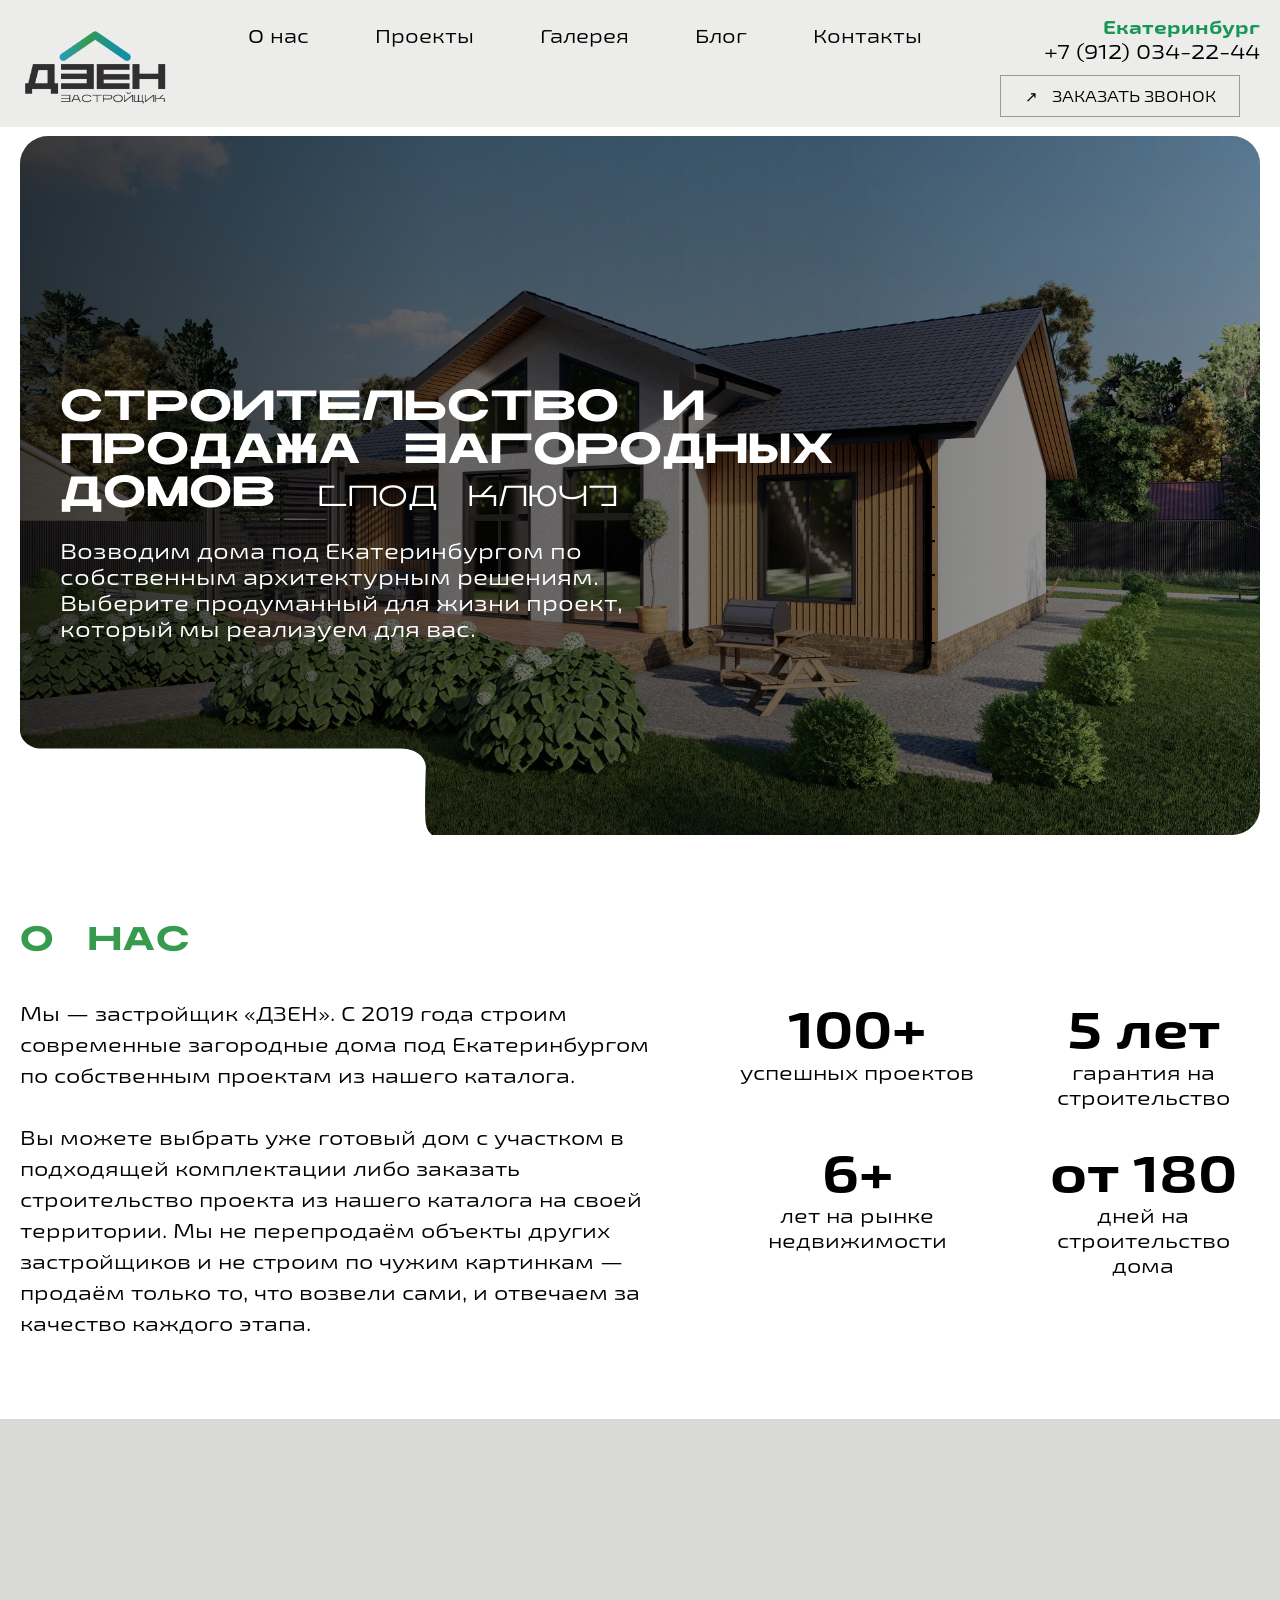
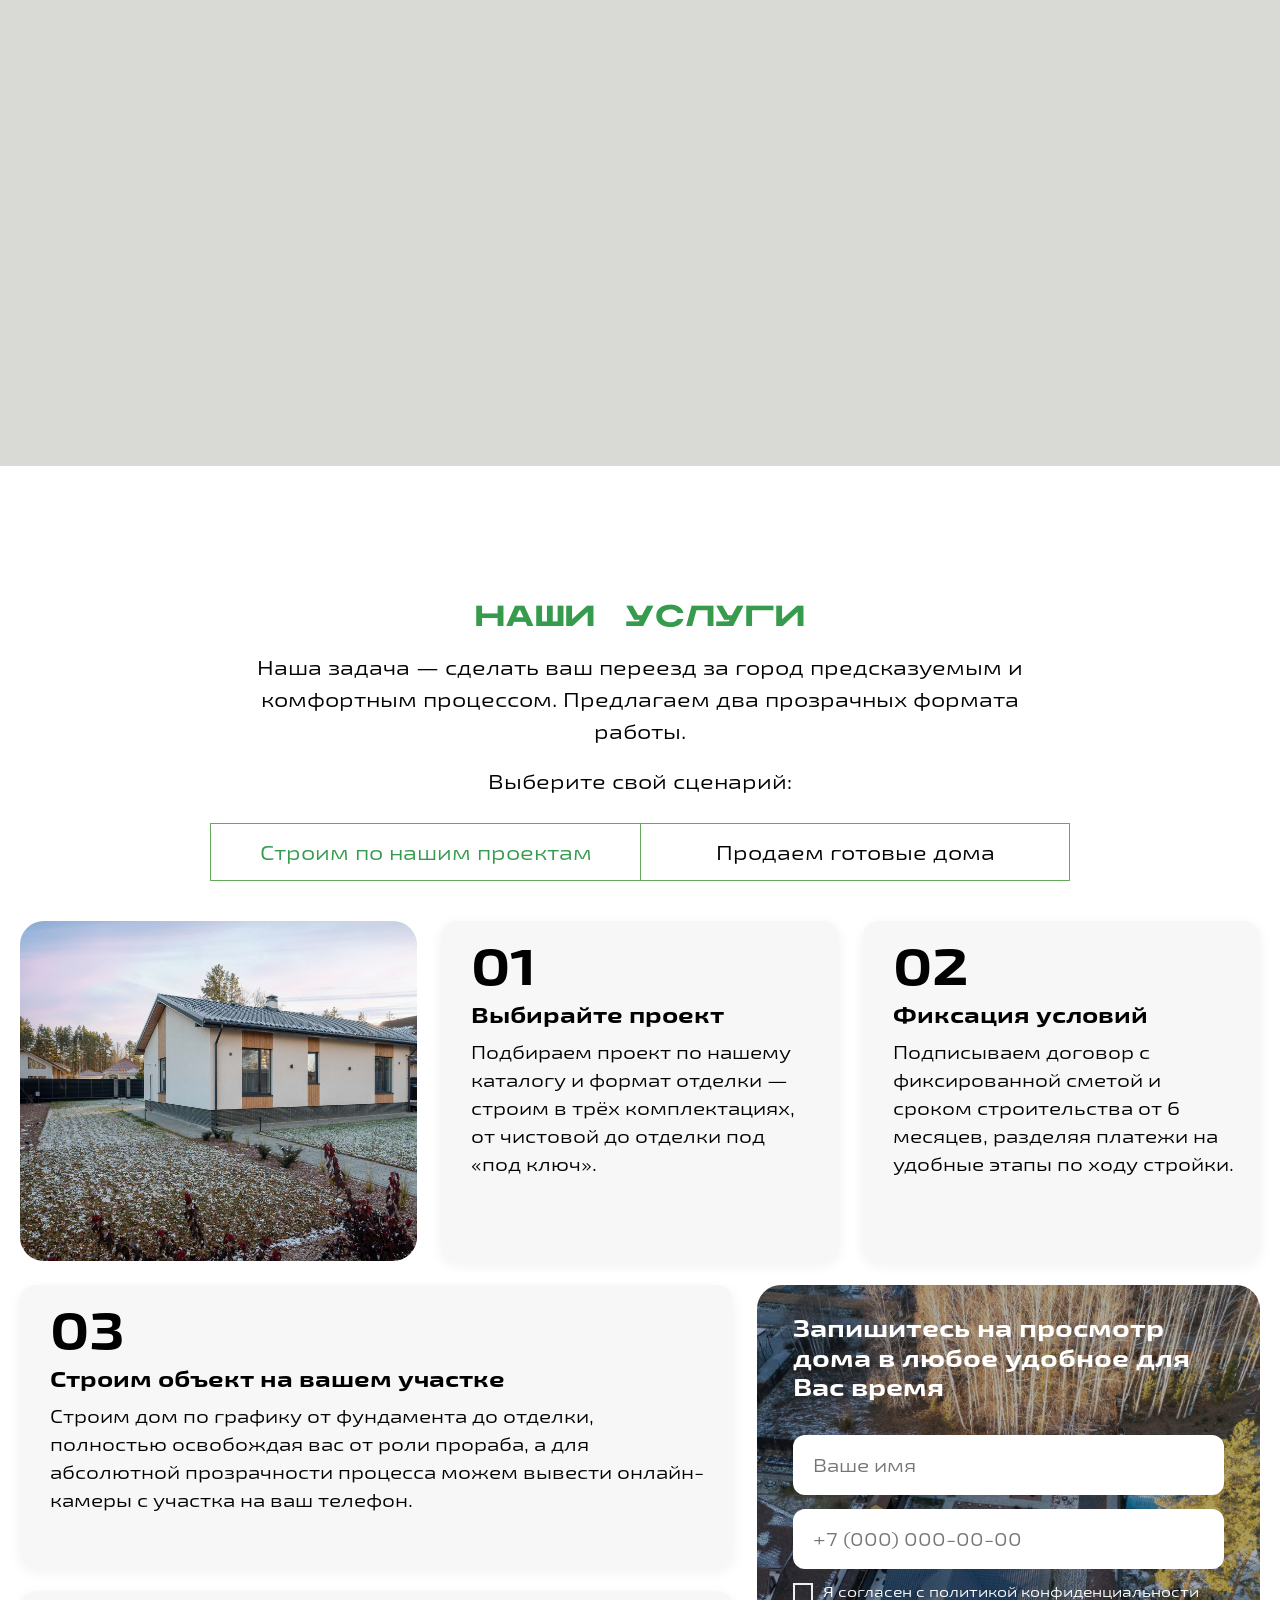
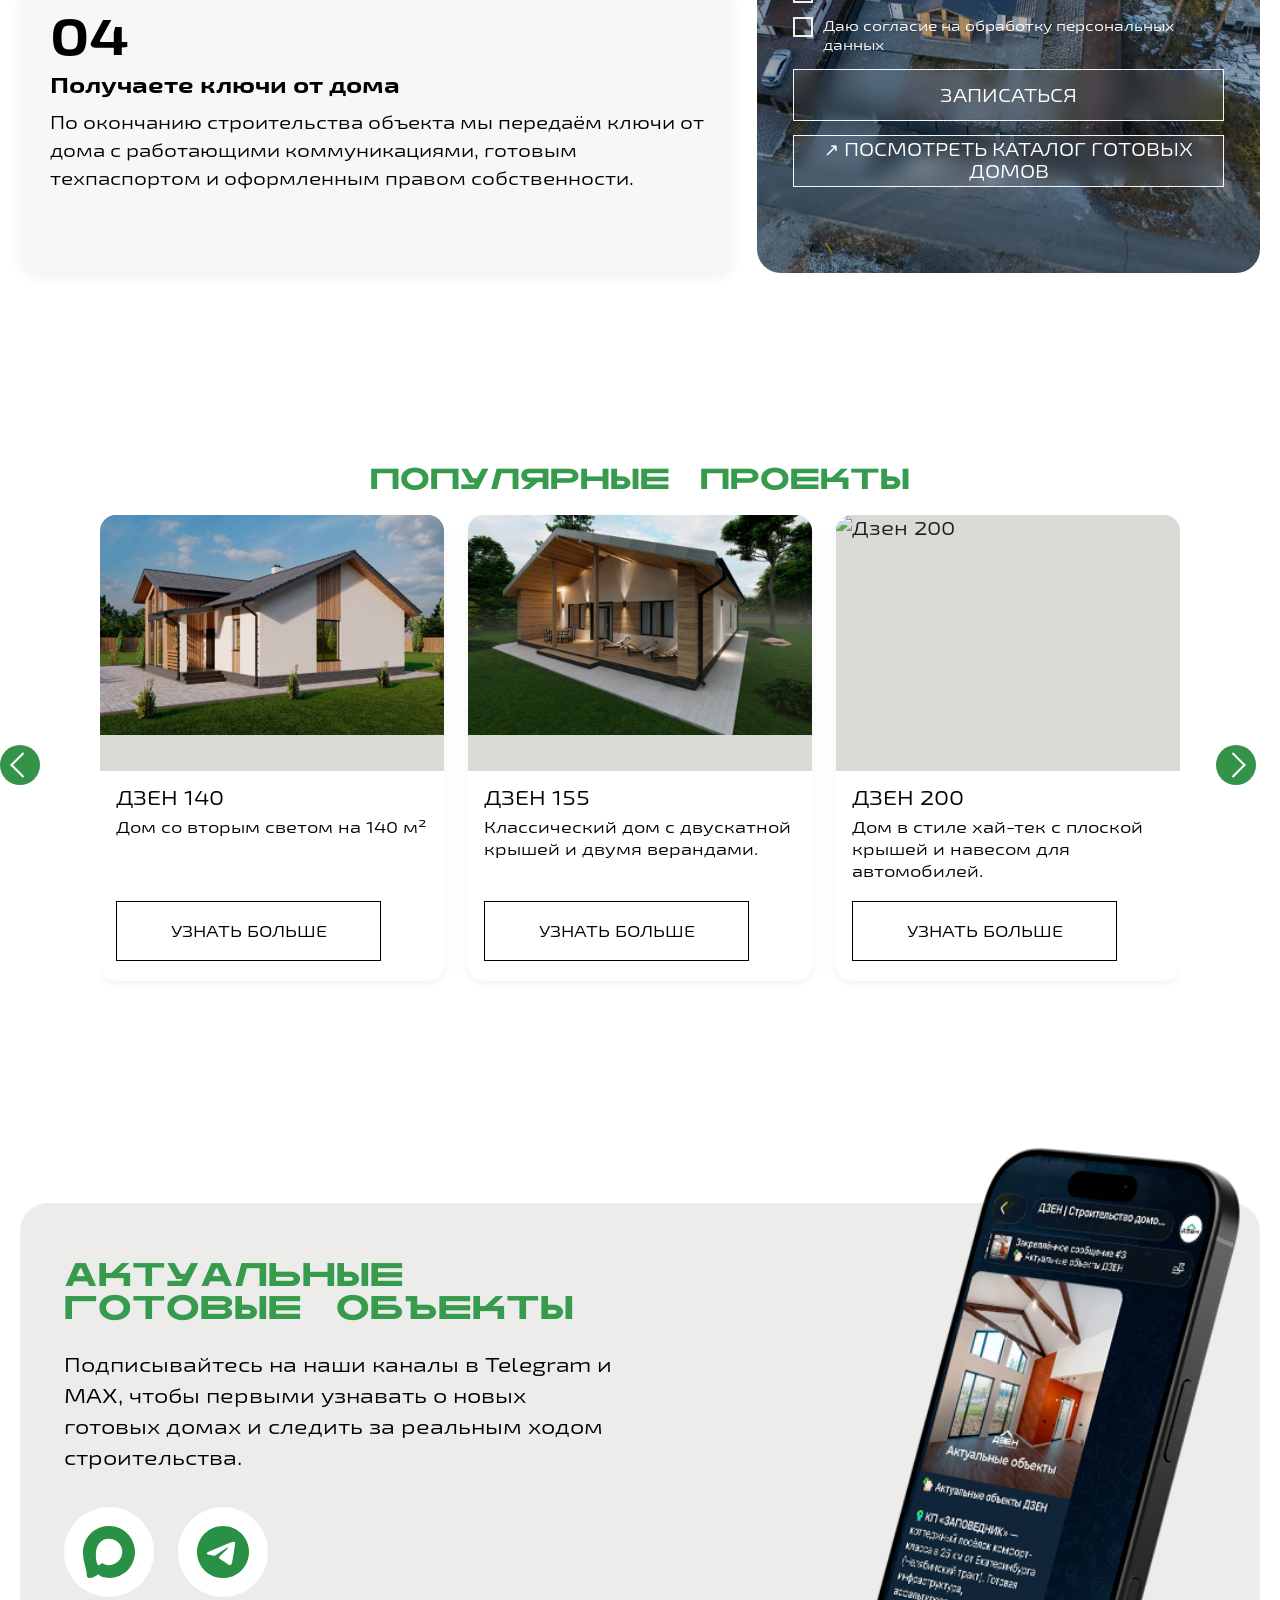
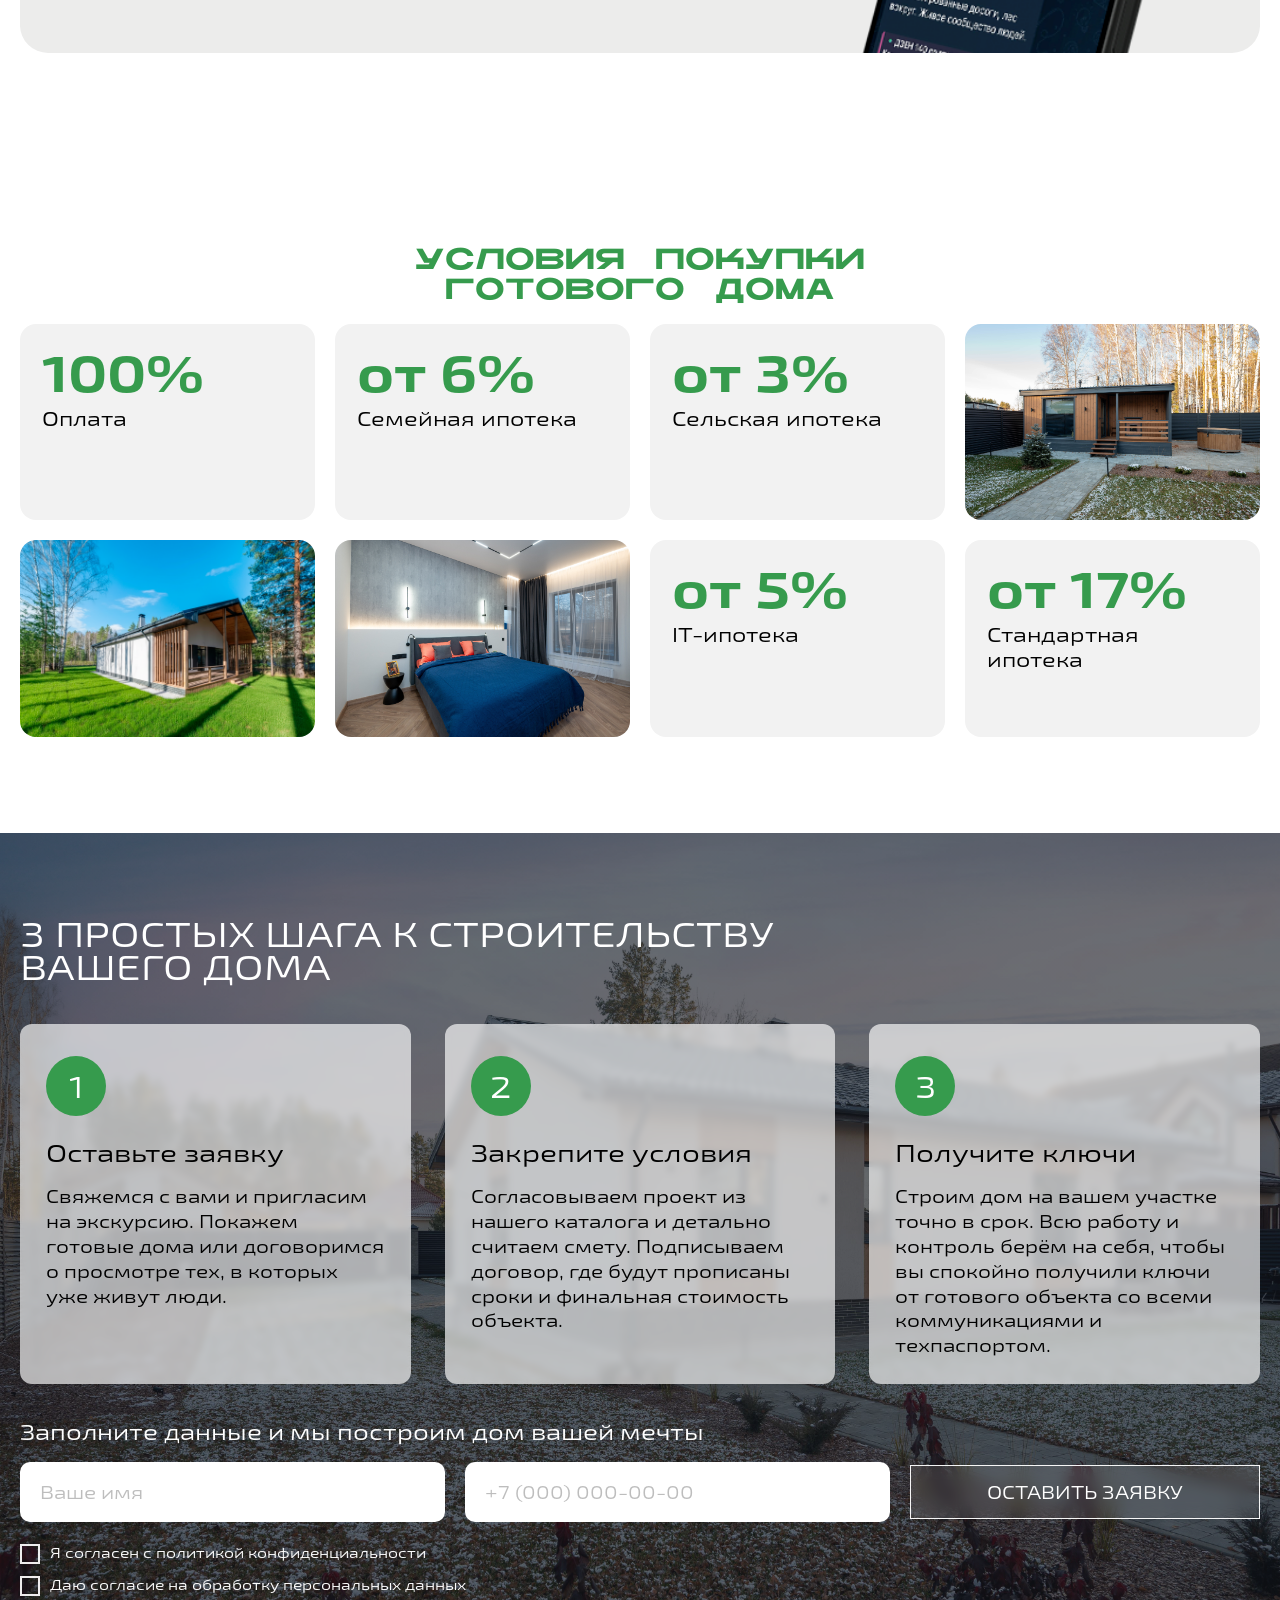
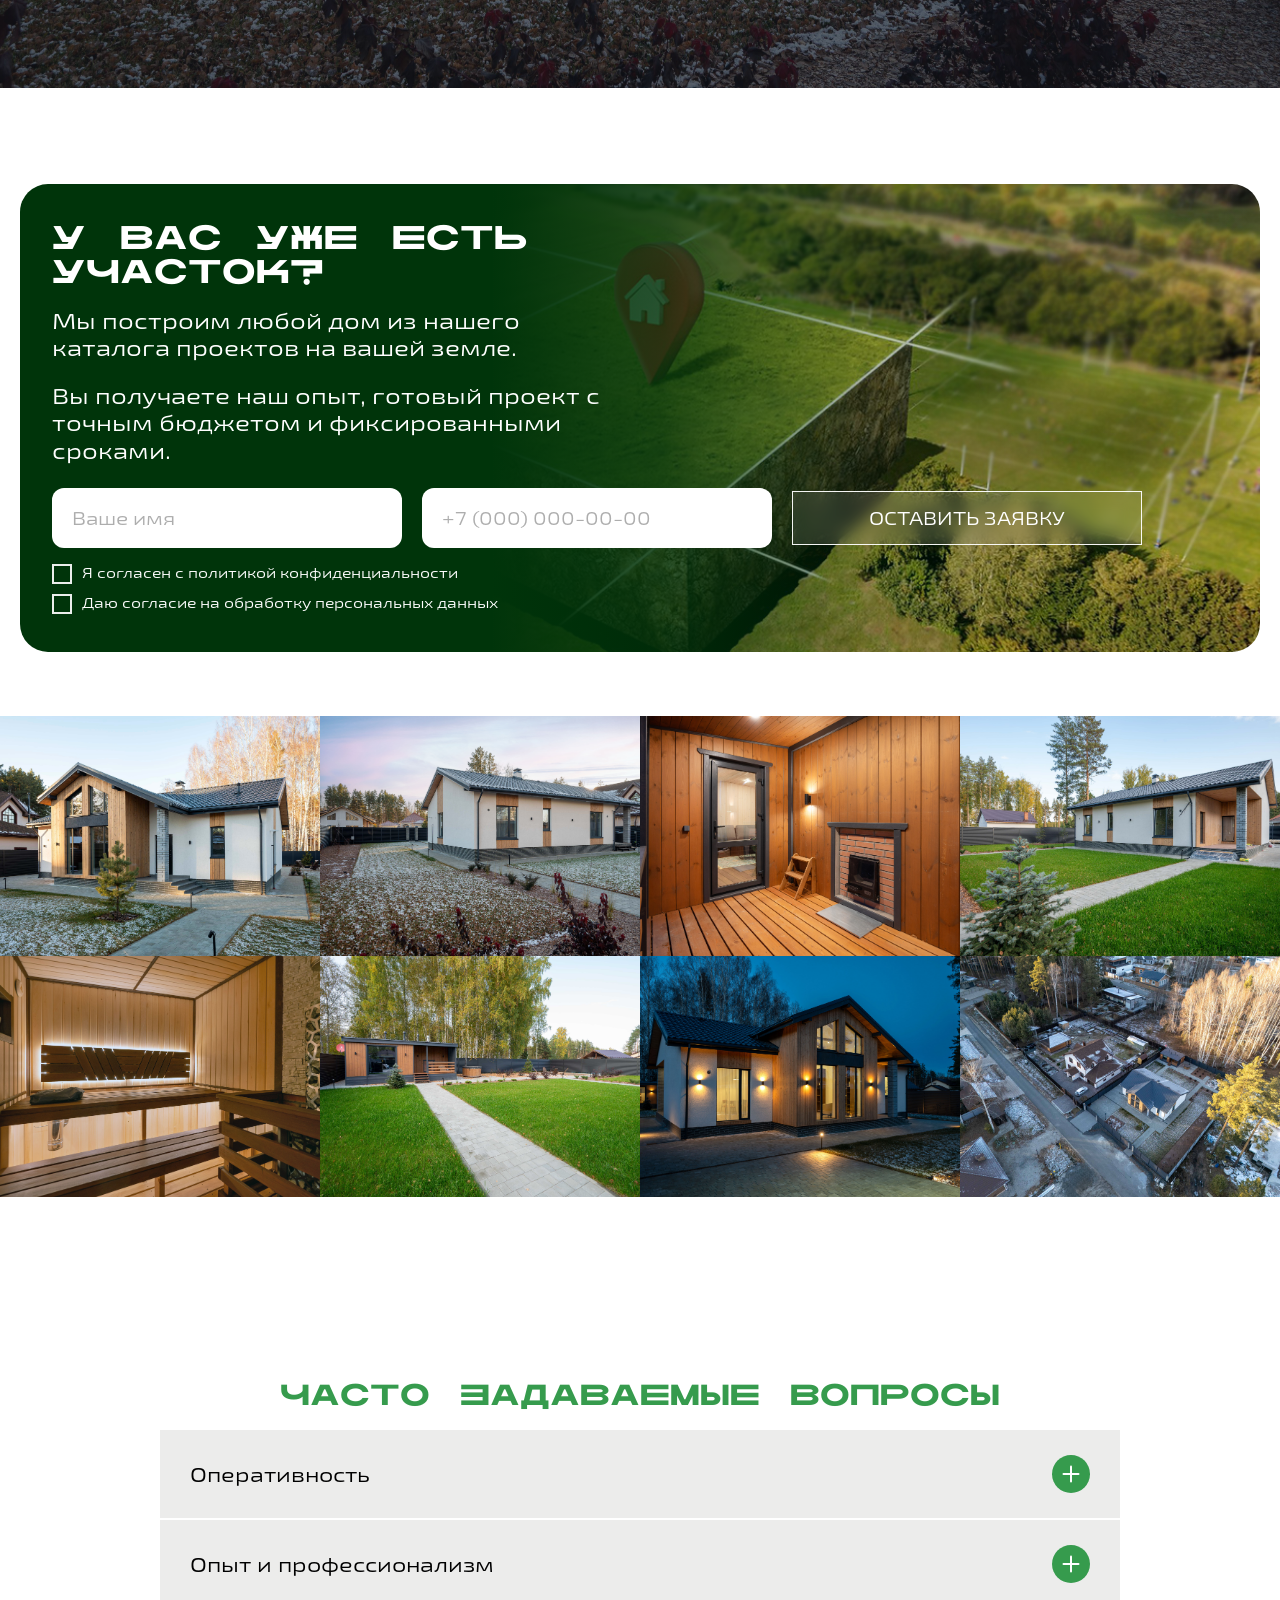
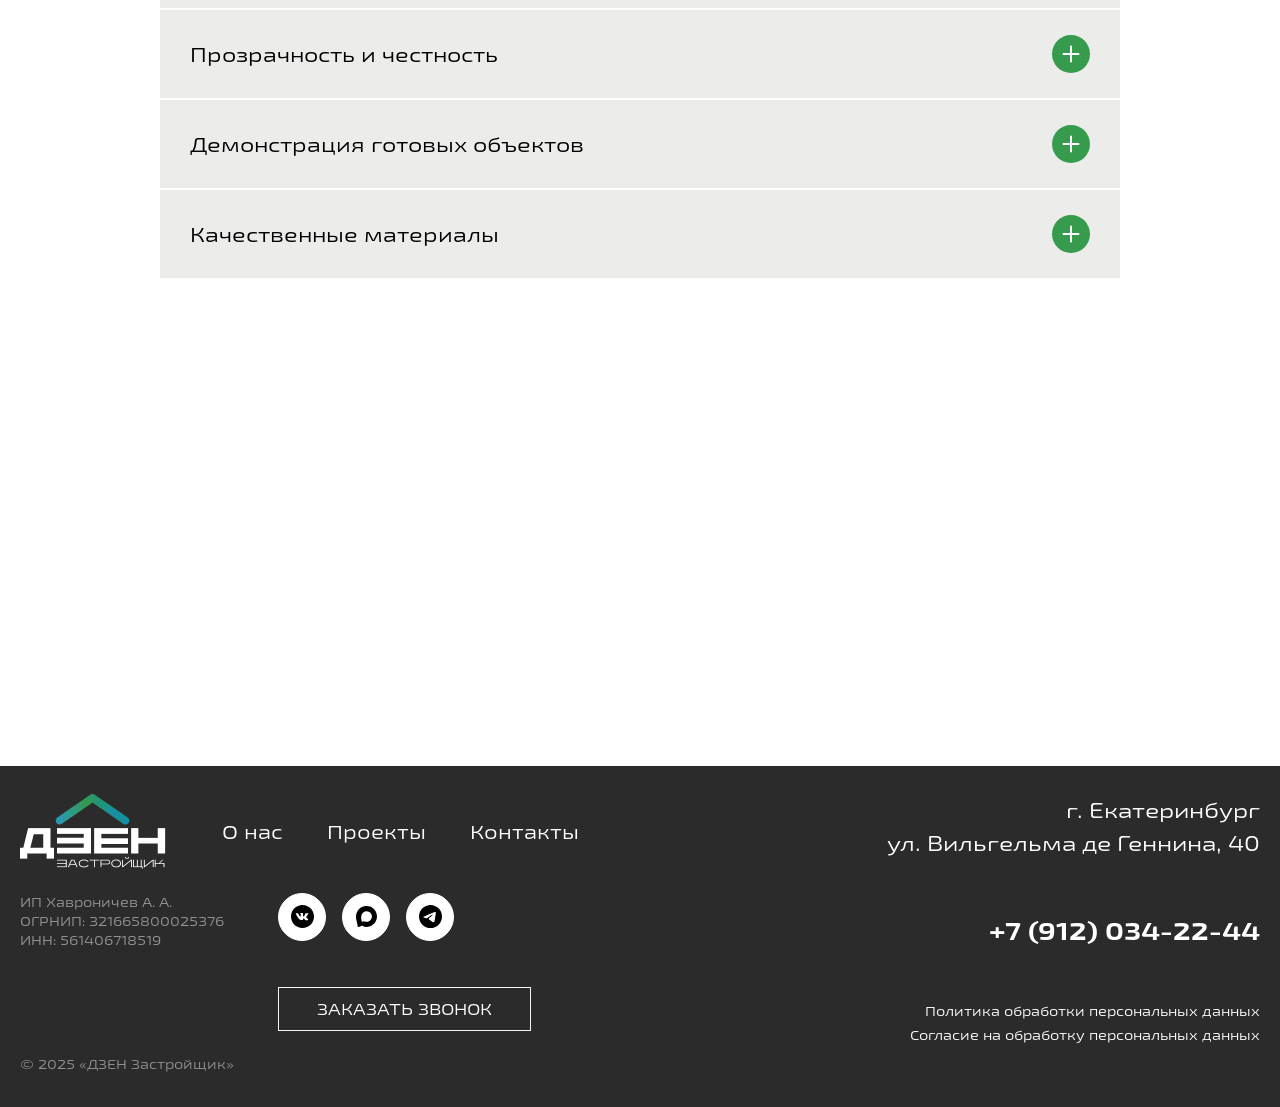
==== commit 87ee37d3: "dzen140 Co-authored-by: Copilot <copilot@github.com>" ====
--- a/index.html
+++ b/index.html
@@ -354,7 +354,6 @@
 
         <div class="projects__outer">
             <button class="projects__arrow projects__arrow--prev" type="button" aria-label="Назад">
-                ‹
             </button>
 
             <div class="projects__center">
@@ -408,7 +407,6 @@
             </div>
 
             <button class="projects__arrow projects__arrow--next" type="button" aria-label="Вперёд">
-                ›
             </button>
         </div>
     </section>
--- a/style.css
+++ b/style.css
@@ -509,7 +509,7 @@
   position: absolute;
   left: 0;
   bottom: -10px;
-  z-index: 2;
+  z-index: 1;
   width: 424px;
   height: 118px;
   background: url("./assets/images/podlozhka.svg") left bottom / 100% 100% no-repeat;
@@ -527,8 +527,9 @@
 }
 
 .hero__button {
+  top: 224px;
   position: relative;
-  z-index: 10;
+  z-index: 3;
   display: inline-flex;
   align-items: center;
   justify-content: center;
@@ -5505,7 +5506,7 @@
   border-radius: var(--radius-xl);
   overflow: hidden;
   isolation: isolate;
-  background: url("./assets/images/project-bottom-cta-bg.jpg") center / cover no-repeat;
+  background: url("./assets/images/project-140.jpg") center / cover no-repeat;
 }
 
 .project-bottom-cta__box::before {
@@ -5520,19 +5521,6 @@
   pointer-events: none;
 }
 
-.project-bottom-cta__box::after {
-  content: "";
-  position: absolute;
-  left: 0;
-  bottom: 0;
-  z-index: 3;
-  width: 424px;
-  height: 118px;
-  background: #ffffff;
-  border-top-right-radius: var(--radius-xl);
-  pointer-events: none;
-}
-
 .project-bottom-cta__main {
   position: relative;
   z-index: 2;
@@ -5551,37 +5539,6 @@
   color: #ffffff;
 }
 
-.project-bottom-cta__text {
-  max-width: 580px;
-  margin: 0;
-  font-family: "ExoExpanded", Arial, sans-serif;
-  font-size: 20px;
-  line-height: 1.35;
-  font-weight: 400;
-  color: #ffffff;
-}
-
-.project-bottom-cta__button {
-  position: absolute;
-  left: 40px;
-  bottom: 30px;
-  z-index: 4;
-  display: inline-flex;
-  align-items: center;
-  justify-content: center;
-  width: 350px;
-  height: 54px;
-  padding: 0 24px;
-  border: 1px solid rgba(0, 0, 0, 0.55);
-  background: transparent;
-  font-family: "ExoExpanded", Arial, sans-serif;
-  font-size: 18px;
-  line-height: 1;
-  font-weight: 400;
-  color: #000000;
-  text-transform: uppercase;
-  cursor: pointer;
-}
 
 .project-bottom-cta__stats {
   position: absolute;
@@ -6289,3 +6246,292 @@
   margin-top: 0;
   margin-bottom: 24px;
 }
+
+.project-hero__layout {
+    display: flex;
+    align-items: stretch;
+    gap: 28px;
+}
+
+.project-hero__gallery {
+    flex: 1;
+    min-width: 0;
+}
+
+.project-hero__slide-image {
+    object-fit: cover;
+}
+
+.project-hero__info {
+    flex: 0 0 420px;
+    display: flex;
+    flex-direction: column;
+    padding: 32px 28px;
+    border-radius: 20px;
+    box-shadow: 0 8px 32px rgba(0, 0, 0, 0.07);
+    height: 100%;
+}
+
+.project-hero__features {
+    margin-bottom: auto;
+}
+
+.project-hero__button-wrap {
+    margin-top: auto;
+}
+
+@media (max-width: 1299px) and (min-width: 993px) {
+
+    .header__inner { gap: 28px; padding-top: 8px; }
+    .header__menu { gap: 32px; font-size: 18px; }
+    .header__button { width: 240px; height: 42px; font-size: 15px; margin-top: 2px; }
+
+    .project-hero__info { flex: 0 0 400px; padding: 30px 26px; }
+    .project-hero__price { font-size: 31px; margin-bottom: 22px; }
+    .project-hero__feature-value { font-size: 24px; }
+
+    .project-about__grid { column-gap: 36px; }
+    .project-about__media { aspect-ratio: 680 / 430; }
+
+    .project-plan__grid { gap: 20px; }
+    .project-plan__image { aspect-ratio: 560 / 480; }
+
+    .project-format__grid { grid-template-columns: repeat(2, 1fr); gap: 24px; }
+    .project-format__media { aspect-ratio: 340 / 220; margin-bottom: 18px; }
+    .project-format__price { font-size: 19px; }
+    .project-format__name { font-size: 19px; margin-bottom: 14px; }
+
+    .project-gallery__layout { grid-template-columns: 1fr 340px; gap: 14px; }
+    .project-gallery__image { aspect-ratio: 820 / 460; }
+    .project-gallery__card--small .project-gallery__image { aspect-ratio: 400 / 460; }
+
+    .project-consult__inner { grid-template-columns: 1fr 440px; column-gap: 40px; padding: 38px 28px; }
+
+    .projects-swiper .swiper-slide { max-width: 500px; }
+    .project-slide__image img { height: 220px; object-fit: cover; }
+
+    .project-bottom-cta__box { min-height: 480px; }
+    .project-bottom-cta__main { padding: 170px 32px 130px; }
+    .project-bottom-cta__title { font-size: 36px; }
+    .project-bottom-cta__stats { width: 260px; top: 36px; right: 36px; }
+
+    .project-about,
+    .project-plan,
+    .project-format,
+    .project-gallery,
+    .project-consult {
+        padding: 42px 0;
+    }
+    .section-title {
+        font-size: 31px;
+        margin-bottom: 20px;
+    }
+}
+
+@media (max-width: 1200px) {
+    .container { padding-inline: 18px; }
+    .project-hero__info { flex: 0 0 400px; padding: 30px 26px; }
+}
+@media (max-width: 992px) {
+    .container {
+        padding-inline: 16px;
+    }
+
+    .section-title {
+        font-size: 28px;
+        margin-bottom: 20px;
+    }
+
+    .project-hero {
+        padding: 20px 0 30px;
+    }
+    .project-hero__title {
+        font-size: 30px;
+        margin-bottom: 18px;
+    }
+    .project-hero__layout {
+        flex-direction: column;
+        gap: 24px;
+    }
+    .project-hero__info {
+        flex: none;
+        width: 100%;
+        padding: 28px 24px;
+        border-radius: 16px;
+    }
+    .project-hero__price {
+        font-size: 28px;
+        margin-bottom: 20px;
+    }
+    .project-hero__features {
+        gap: 18px;
+        margin-bottom: 24px;
+    }
+    .project-hero__feature-value {
+        font-size: 22px;
+    }
+    .project-hero__description {
+        font-size: 17px;
+        line-height: 1.4;
+    }
+
+    .project-about {
+        padding: 32px 0 40px;
+    }
+    .project-about__grid {
+        grid-template-columns: 1fr;
+        row-gap: 28px;
+    }
+    .project-about__image {
+        aspect-ratio: 16 / 9;
+        border-radius: 16px;
+    }
+    .project-about__title {
+        font-size: 22px;
+    }
+    .project-about__text,
+    .project-about__note {
+        font-size: 17px;
+        line-height: 1.5;
+    }
+
+    .project-plan {
+        padding: 10px 0 36px;
+    }
+    .project-plan__grid {
+        grid-template-columns: 1fr;
+        gap: 18px;
+    }
+    .project-plan__card {
+        padding: 12px;
+        border-radius: 14px;
+    }
+    .project-plan__image {
+        aspect-ratio: 16 / 13.5;
+    }
+    .project-plan__caption {
+        font-size: 17px;
+    }
+
+    .project-format {
+        padding: 10px 0 36px;
+    }
+    .project-format__grid {
+        grid-template-columns: 1fr;
+        gap: 24px;
+    }
+    .project-format__media {
+        aspect-ratio: 16 / 10.5;
+        border-radius: 14px;
+    }
+    .project-format__price {
+        font-size: 19px;
+    }
+    .project-format__name {
+        font-size: 19px;
+        margin-bottom: 12px;
+    }
+    .project-format__button {
+        width: 100%;
+        height: 54px;
+        font-size: 16px;
+    }
+
+    .project-gallery {
+        padding: 20px 0 40px;
+    }
+    .project-gallery__tabs {
+        margin-bottom: 20px;
+    }
+    .project-gallery__tab {
+        font-size: 17px;
+        padding: 12px 20px;
+    }
+    .project-gallery__layout {
+        grid-template-columns: 1fr;
+        gap: 16px;
+    }
+    .project-gallery__image {
+        aspect-ratio: 16 / 9;
+        border-radius: 14px;
+    }
+
+    .steps__inner,
+    .project-visit .steps__inner {
+        padding: 28px 20px;
+    }
+    .steps__title {
+        font-size: 26px;
+    }
+    .steps__form-new {
+        grid-template-columns: 1fr;
+        gap: 14px;
+    }
+    .steps__input {
+        height: 56px;
+        font-size: 17px;
+    }
+
+    .project-consult {
+        padding-bottom: 40px;
+    }
+    .project-consult__inner {
+        grid-template-columns: 1fr;
+        row-gap: 28px;
+        padding: 28px 20px;
+    }
+    .project-consult__text {
+        font-size: 17px;
+        line-height: 1.55;
+    }
+    .project-consult__input {
+        height: 58px;
+        font-size: 17px;
+    }
+    .project-slide__image img {
+        height: 200px;
+        object-fit: cover;
+        border-radius: 12px;
+    }
+
+    .project-bottom-cta {
+        padding-bottom: 36px;
+    }
+    .project-bottom-cta__box {
+        min-height: auto;
+        padding-bottom: 100px;
+    }
+    .project-bottom-cta__main {
+        padding: 32px 20px 30px;
+    }
+    .project-bottom-cta__title {
+        font-size: 26px;
+        line-height: 1.1;
+    }
+    .project-bottom-cta__button {
+        position: static;
+        width: 100%;
+        margin-top: 20px;
+        height: 54px;
+    }
+    .project-bottom-cta__stats {
+        position: static;
+        width: 100%;
+        padding-top: 20px;
+        grid-template-columns: repeat(auto-fit, minmax(140px, 1fr));
+        gap: 12px;
+    }
+}
+
+@media (max-width: 480px) {
+    .project-hero__info {
+        padding: 24px 20px;
+    }
+    .project-format__media {
+        aspect-ratio: 16 / 11;
+    }
+    .section-title {
+        font-size: 26px;
+    }
+}
+
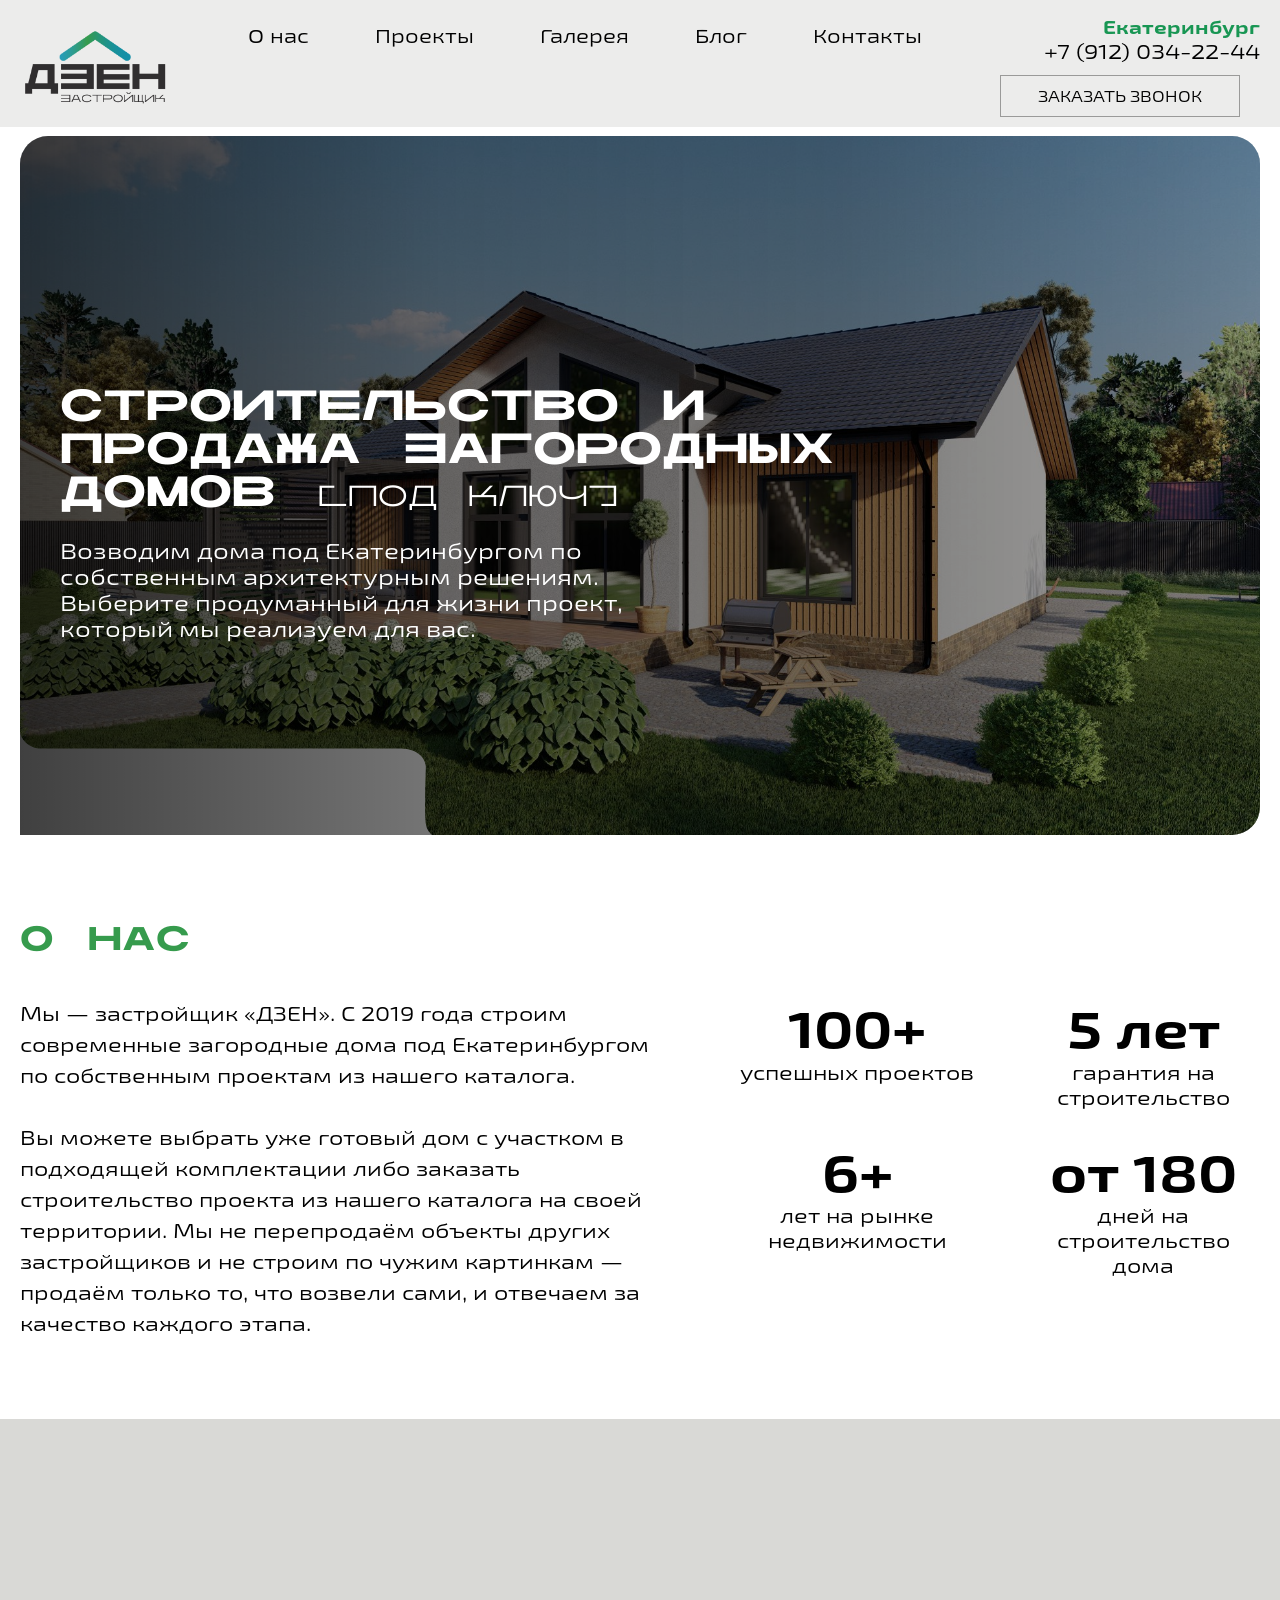
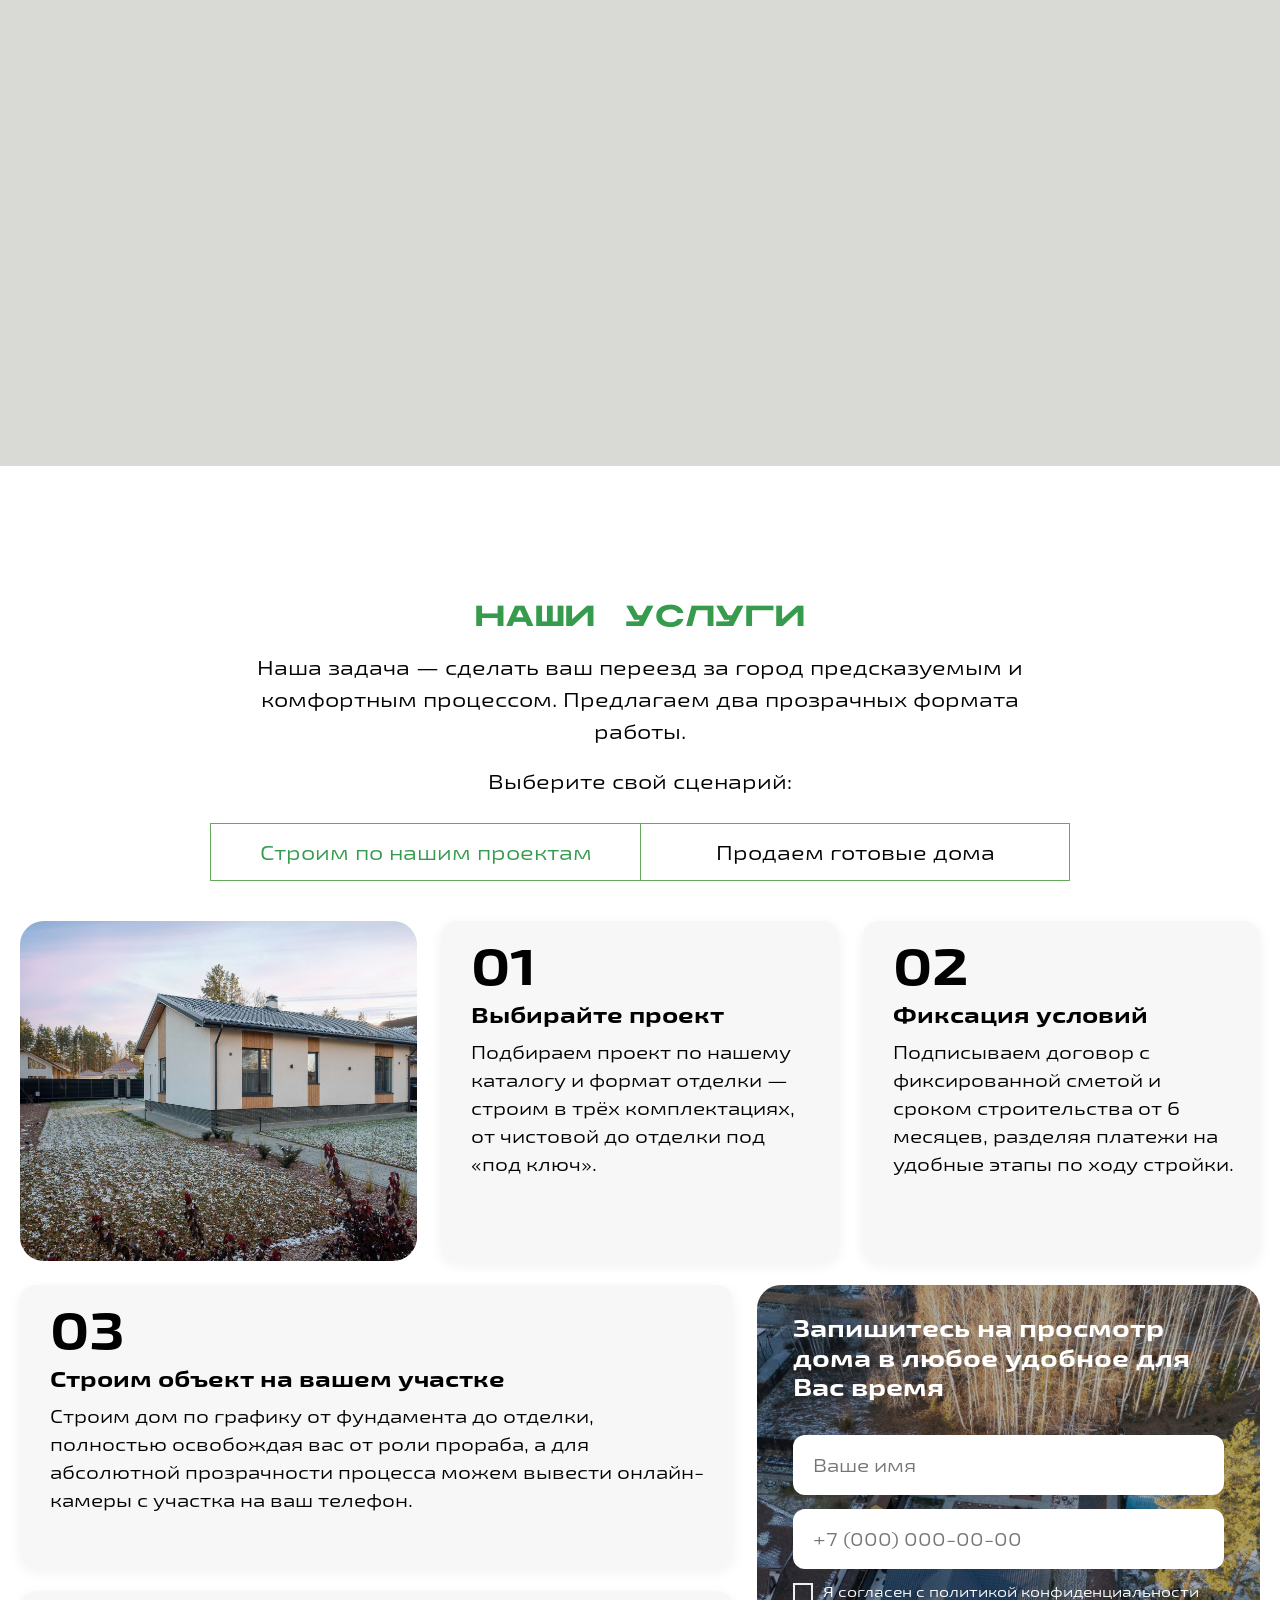
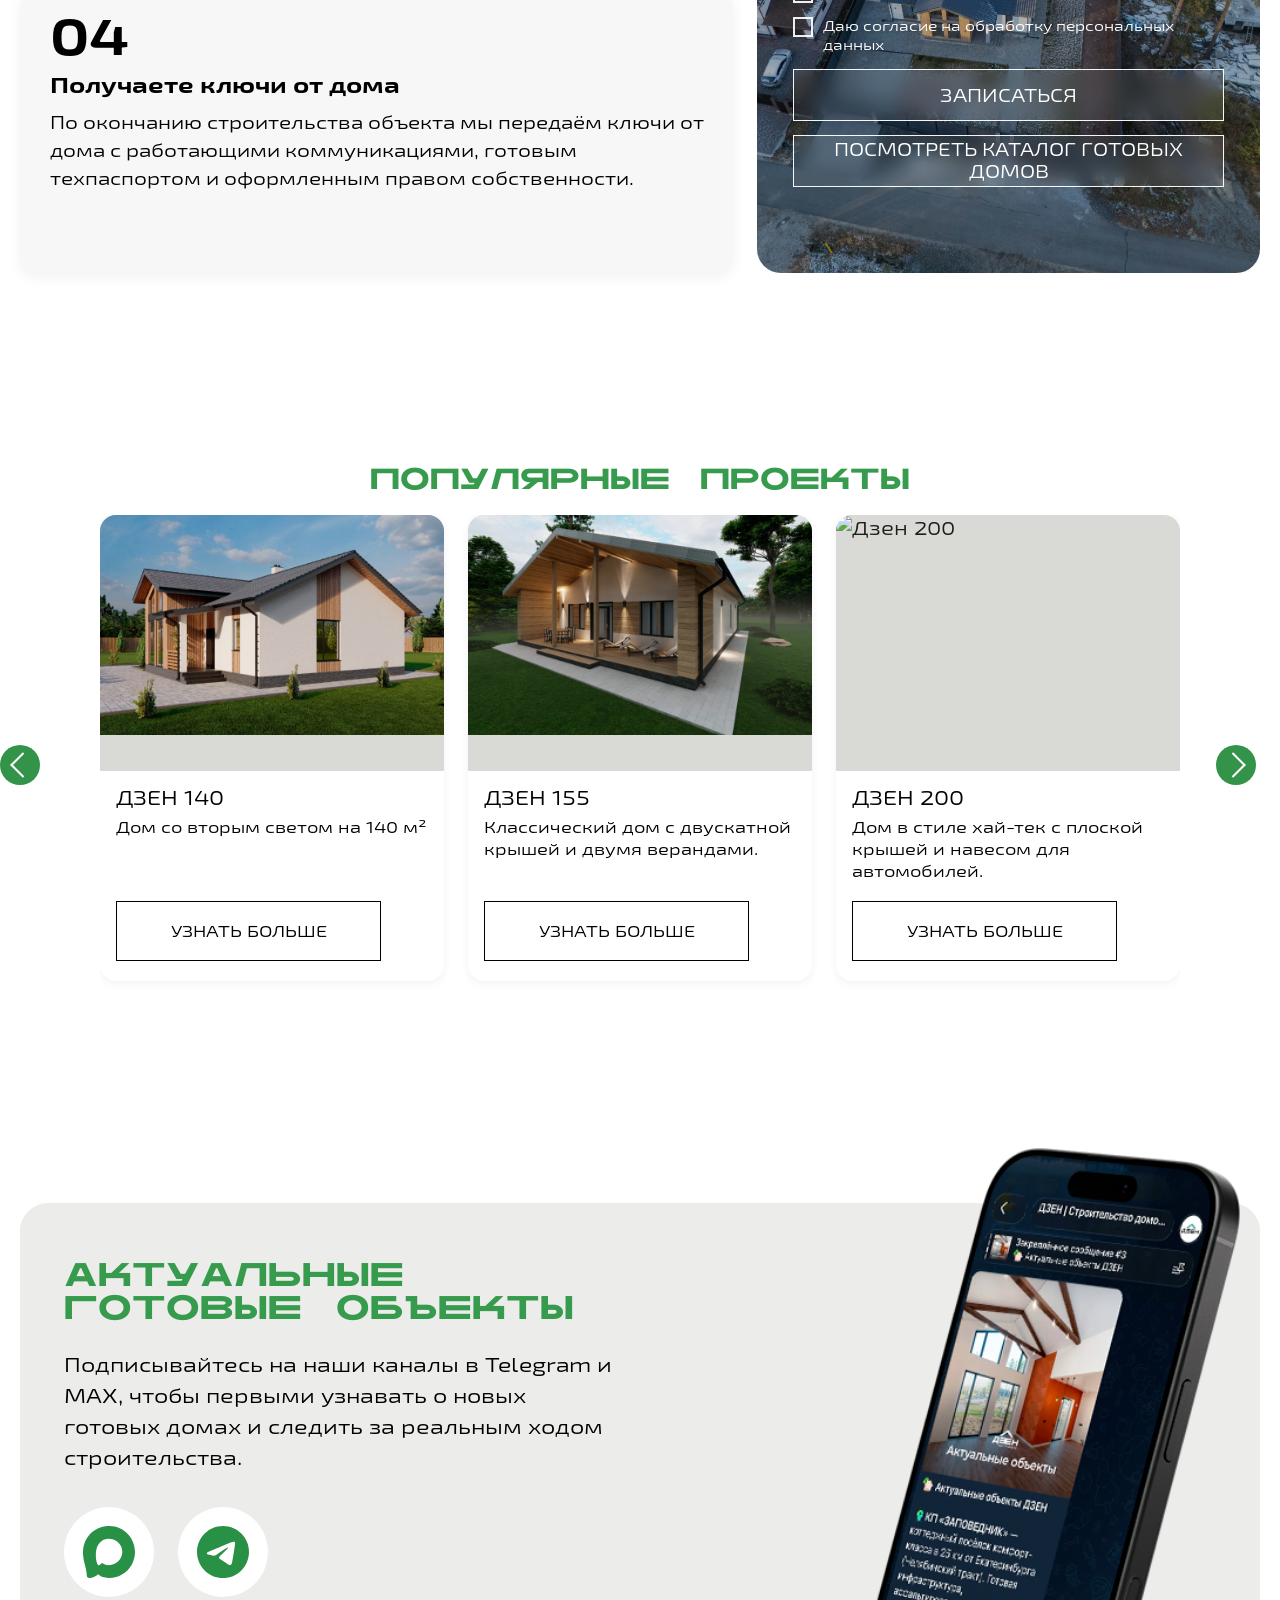
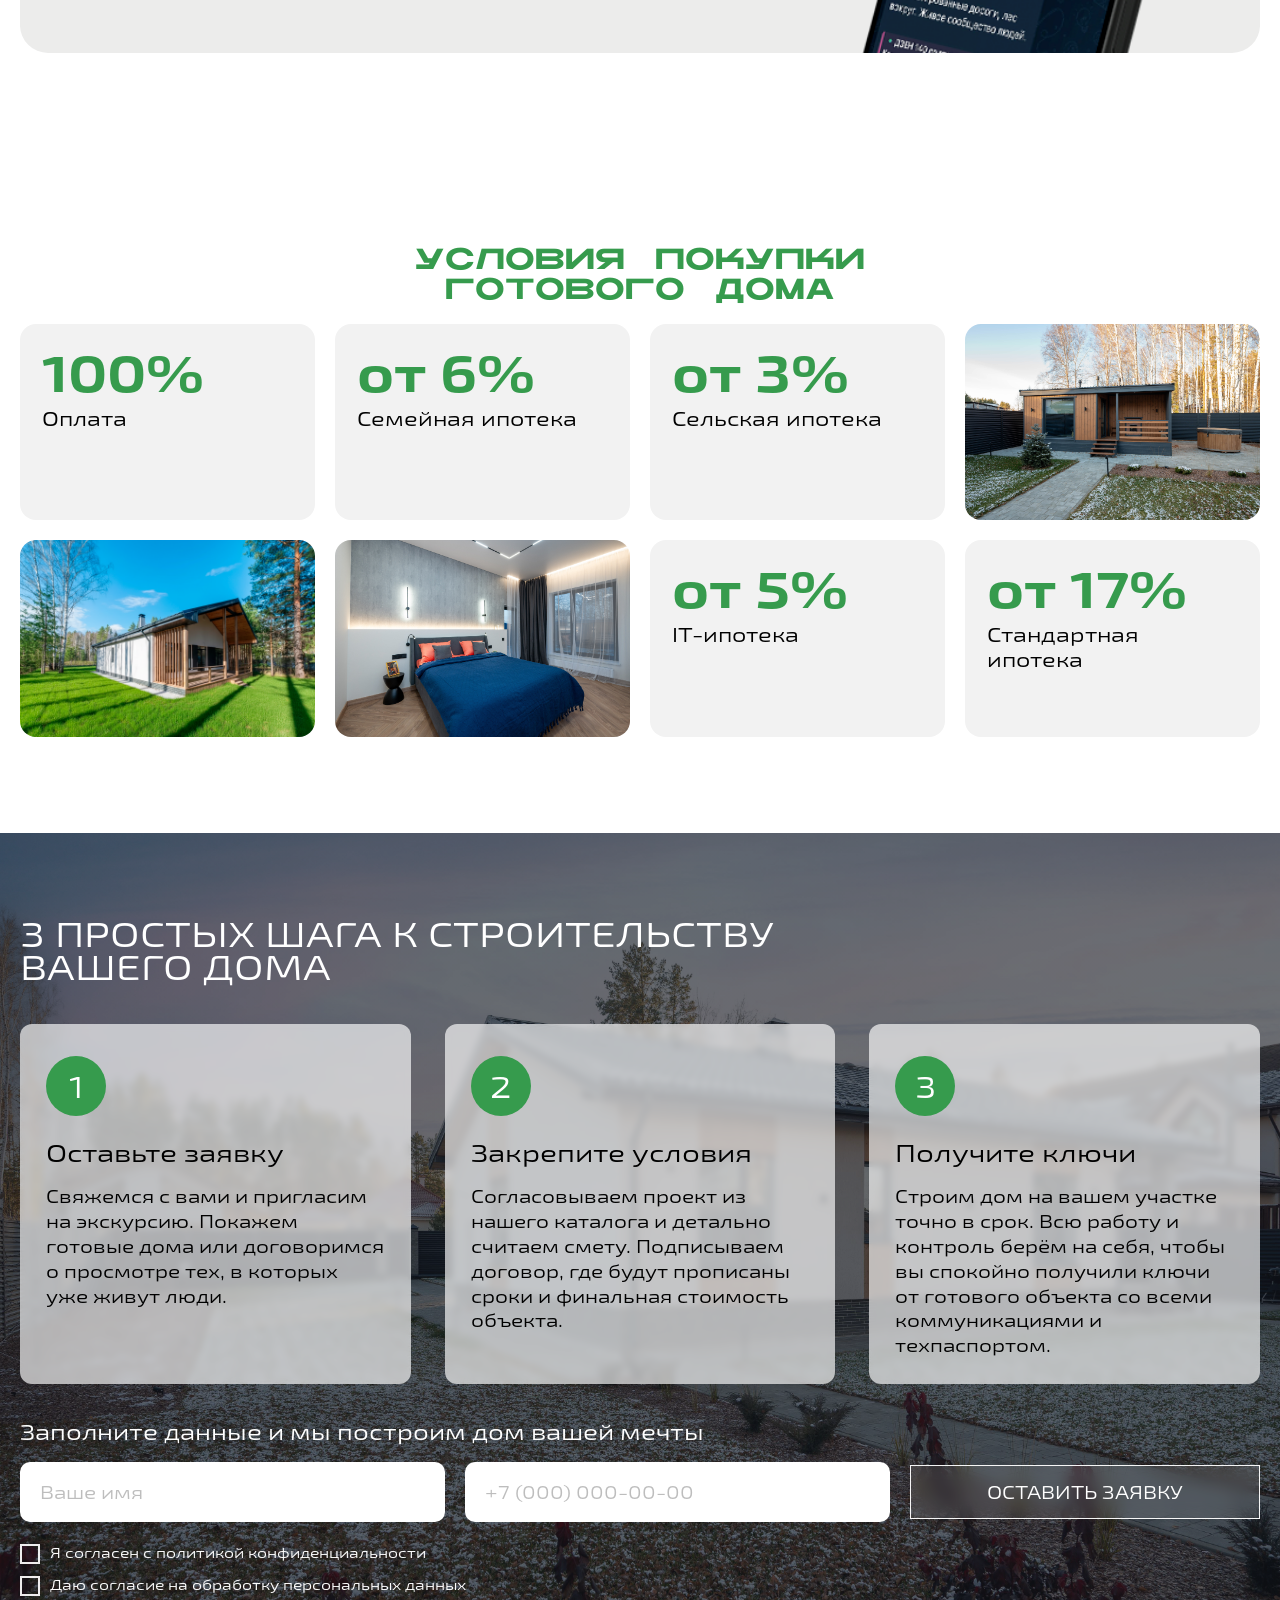
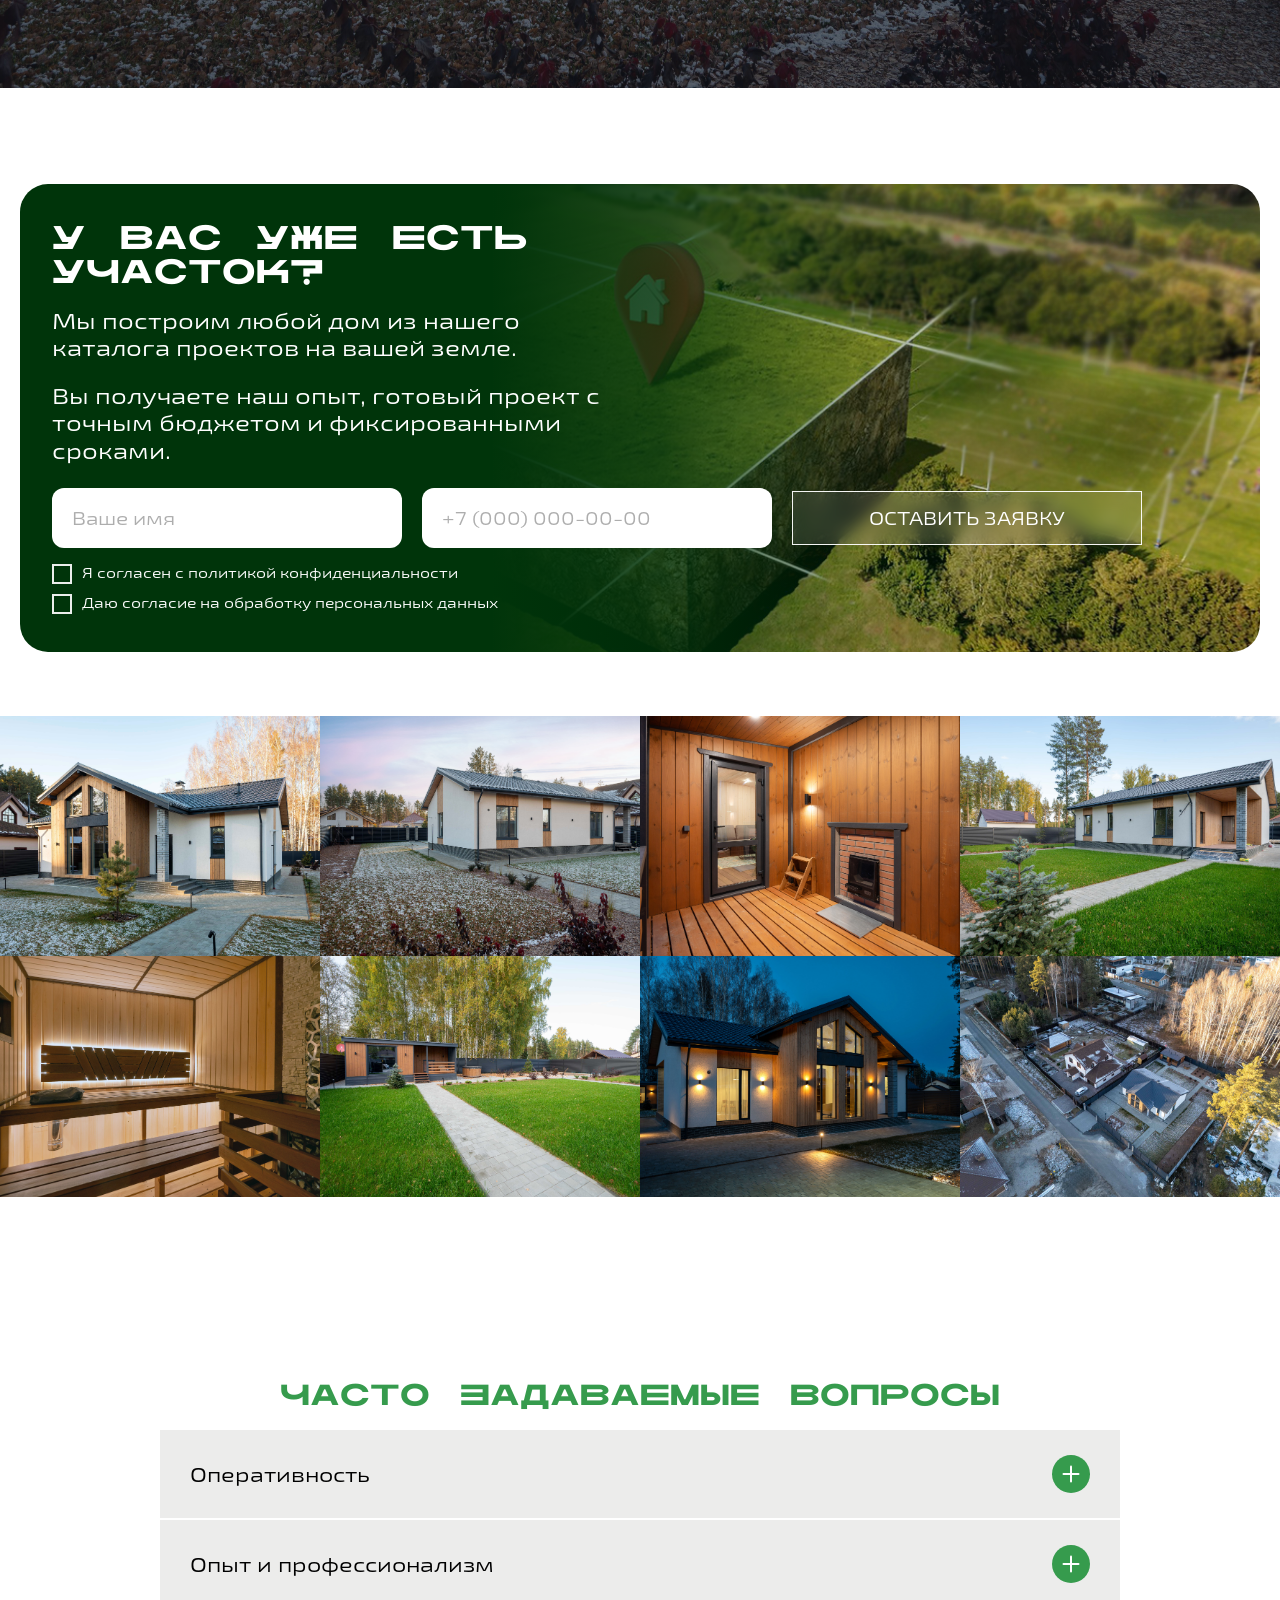
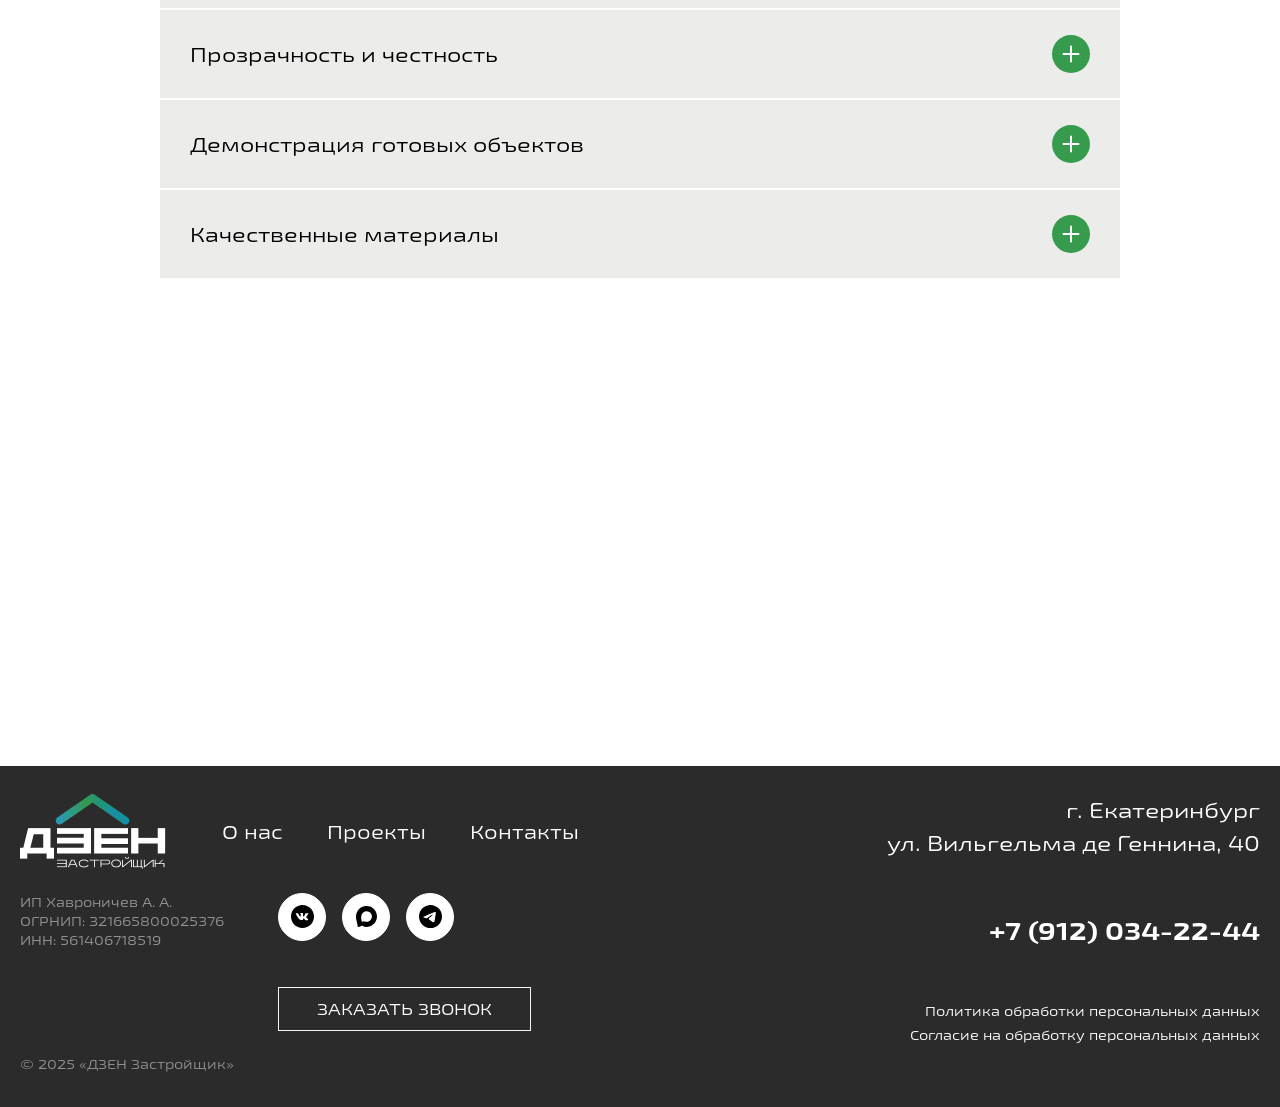
==== commit 016778cc: "clean index version" ====
--- a/index.html
+++ b/index.html
@@ -43,7 +43,7 @@
                         <li><a href="#contacts">Контакты</a></li>
                     </ul>
 
-                    <a href="#contacts" class="header__drawer-button">Заказать звонок</a>
+                    <a href="#contacts" class="header__drawer-button btn btn--shine">Заказать звонок</a>
                 </nav>
 
                 <div class="header__backdrop"></div>
@@ -64,8 +64,7 @@
                         <a href="tel:+79120342244" class="header__phone">+7 (912) 034-22-44</a>
                     </div>
 
-                    <a href="#contacts" class="header__button">
-                        <span class="header__button-icon">↗</span>
+                    <a href="#contacts" class="header__button btn btn--shine btn--arrow">
                         <span>ЗАКАЗАТЬ ЗВОНОК</span>
                     </a>
                 </div>
@@ -73,521 +72,481 @@
         </div>
     </header>
 
-    <section class="hero">
-        <div class="container">
-            <div class="hero__card">
-                <div class="hero__slider">
-                    <div class="hero__track">
-                        <div class="hero__slide" style="background-image: url('./assets/images/hero.jpg');"></div>
-                        <div class="hero__slide" style="background-image: url('./assets/images/hero.jpg');"></div>
-                        <div class="hero__slide" style="background-image: url('./assets/images/hero.jpg');"></div>
-                    </div>
-                </div>
-
-                <div class="hero__overlay"></div>
-
-                <div class="hero__main">
-                    <div class="hero__content-box">
-                        <h1 class="hero__title">
-                            СТРОИТЕЛЬСТВО И
-                            ПРОДАЖА ЗАГОРОДНЫХ<br>
-                            ДОМОВ <span class="hero__title-note">[ПОД КЛЮЧ]</span>
-                        </h1>
-
-                        <p class="hero__text">
-                            Возводим дома под Екатеринбургом по собственным архитектурным решениям.
-                            Выберите продуманный для жизни проект, который мы реализуем для вас.
-                        </p>
-                    </div>
-
-                    <div class="hero__button-wrapper">
-                        <div class="hero__button-underlay" aria-hidden="true"></div>
+
+    <main>
+        <section class="hero">
+            <div class="container">
+                <div class="hero__card">
+                    <div class="hero__slider">
+                        <div class="hero__track">
+                            <div class="hero__slide" style="background-image: url('./assets/images/hero.jpg');"></div>
+                            <div class="hero__slide" style="background-image: url('./assets/images/hero.jpg');"></div>
+                            <div class="hero__slide" style="background-image: url('./assets/images/hero.jpg');"></div>
+                        </div>
+                    </div>
+
+                    <div class="hero__overlay"></div>
+
+                    <div class="hero__main">
+                        <div class="hero__content-box">
+                            <h1 class="hero__title">
+                                СТРОИТЕЛЬСТВО И
+                                ПРОДАЖА ЗАГОРОДНЫХ<br>
+                                ДОМОВ <span class="hero__title-note">[ПОД КЛЮЧ]</span>
+                            </h1>
+
+                            <p class="hero__text">
+                                Возводим дома под Екатеринбургом по собственным архитектурным решениям.
+                                Выберите продуманный для жизни проект, который мы реализуем для вас.
+                            </p>
+                        </div>
+
                         <a href="#projects" class="hero__button btn btn--shine">
                             ПОСМОТРЕТЬ КАТАЛОГ
                         </a>
                     </div>
-                </div>
-            </div>
-        </div>
-    </section>
-    <!-- О НАС -->
-    <section id="about" class="about">
-        <div class="container">
-            <h2 class="section-title section-title--left">О НАС</h2>
-
-            <div class="about__inner">
-                <div class="about__content">
-                    Мы — застройщик «ДЗЕН». С 2019 года строим современные загородные дома
-                    под Екатеринбургом по собственным проектам из нашего каталога.
-                    <br><br>
-                    Вы можете выбрать уже готовый дом с участком в подходящей комплектации либо
-                    заказать строительство проекта из нашего каталога на своей территории.
-                    Мы не перепродаём объекты других застройщиков и не строим по чужим
-                    картинкам — продаём только то, что возвели сами, и отвечаем за качество
-                    каждого этапа.
-                </div>
-
-                <div class="about__stats">
-                    <div class="stat">
-                        <div class="stat__value">100+</div>
-                        <div class="stat__label">успешных проектов</div>
-                    </div>
-
-                    <div class="stat">
-                        <div class="stat__value">5 лет</div>
-                        <div class="stat__label">гарантия на строительство</div>
-                    </div>
-
-                    <div class="stat">
-                        <div class="stat__value">6+</div>
-                        <div class="stat__label">лет на рынке недвижимости</div>
-                    </div>
-
-                    <div class="stat">
-                        <div class="stat__value">от 180</div>
-                        <div class="stat__label">дней на строительство дома</div>
-                    </div>
-                </div>
-            </div>
-        </div>
-    </section>
-
-    <!-- ВИДЕО БЛОК -->
-    <section class="about-photo">
-        <!--         <div class="container"> -->
-        <div class="about-photo__box">
-            <video class="about-photo__video" autoplay muted loop playsinline preload="auto">
-                <source src="./assets/video/main-video.mp4" type="video/mp4" />
-            </video>
-        </div>
-        <!--         </div> -->
-    </section>
-
-
-    <!-- Наши услуги -->
-    <section class="services">
-        <div class="container">
-            <h2 class="section-title services__section-title">НАШИ УСЛУГИ</h2>
-
-            <p class="services__lead">
-                Наша задача — сделать ваш переезд за город предсказуемым и комфортным процессом.
-                Предлагаем два прозрачных формата работы.
-            </p>
-
-            <p class="services__sublead">
-                Выберите свой сценарий:
-            </p>
-
-            <div class="services__tabs">
-                <button type="button" class="services__tab is-active" data-tab="build">
-                    Строим по нашим проектам
-                </button>
-                <button type="button" class="services__tab" data-tab="ready">
-                    Продаем готовые дома
-                </button>
-            </div>
-
-            <div class="services__mobile-select">
-                <button type="button" class="services__mobile-trigger">
-                    <span class="services__mobile-trigger-text">Строим по нашим проектам</span>
-                    <span class="services__mobile-trigger-arrow">▼</span>
-                </button>
-
-                <div class="services__mobile-dropdown">
-                    <button type="button" class="services__mobile-option is-active" data-tab="build">
+                    <div class="hero__button-underlay" aria-hidden="true"></div>
+                </div>
+            </div>
+        </section>
+        <!-- О НАС -->
+        <section id="about" class="about">
+            <div class="container">
+                <h2 class="section-title section-title--left">О НАС</h2>
+
+                <div class="about__inner">
+                    <div class="about__content">
+                        Мы — застройщик «ДЗЕН». С 2019 года строим современные загородные дома
+                        под Екатеринбургом по собственным проектам из нашего каталога.
+                        <br><br>
+                        Вы можете выбрать уже готовый дом с участком в подходящей комплектации либо
+                        заказать строительство проекта из нашего каталога на своей территории.
+                        Мы не перепродаём объекты других застройщиков и не строим по чужим
+                        картинкам — продаём только то, что возвели сами, и отвечаем за качество
+                        каждого этапа.
+                    </div>
+
+                    <div class="about__stats">
+                        <div class="stat">
+                            <div class="stat__value">100+</div>
+                            <div class="stat__label">успешных проектов</div>
+                        </div>
+
+                        <div class="stat">
+                            <div class="stat__value">5 лет</div>
+                            <div class="stat__label">гарантия на строительство</div>
+                        </div>
+
+                        <div class="stat">
+                            <div class="stat__value">6+</div>
+                            <div class="stat__label">лет на рынке недвижимости</div>
+                        </div>
+
+                        <div class="stat">
+                            <div class="stat__value">от 180</div>
+                            <div class="stat__label">дней на строительство дома</div>
+                        </div>
+                    </div>
+                </div>
+            </div>
+        </section>
+
+        <!-- ВИДЕО БЛОК -->
+        <section class="about-photo">
+            <!--         <div class="container"> -->
+            <div class="about-photo__box">
+                <video class="about-photo__video" autoplay muted loop playsinline preload="auto">
+                    <source src="./assets/video/main-video.mp4" type="video/mp4" />
+                </video>
+            </div>
+            <!--         </div> -->
+        </section>
+
+
+        <!-- Наши услуги -->
+        <section class="services">
+            <div class="container">
+                <h2 class="section-title services__section-title">НАШИ УСЛУГИ</h2>
+
+                <p class="services__lead">
+                    Наша задача — сделать ваш переезд за город предсказуемым и комфортным процессом.
+                    Предлагаем два прозрачных формата работы.
+                </p>
+
+                <p class="services__sublead">
+                    Выберите свой сценарий:
+                </p>
+
+                <div class="services__tabs">
+                    <button type="button" class="services__tab is-active" data-tab="build">
                         Строим по нашим проектам
                     </button>
-                    <button type="button" class="services__mobile-option" data-tab="ready">
+                    <button type="button" class="services__tab" data-tab="ready">
                         Продаем готовые дома
                     </button>
                 </div>
-            </div>
-
-            <div class="services__panels">
-                <!-- Вкладка 1 -->
-                <div class="services__panel is-active" data-panel="build">
-                    <div class="services-build">
-                        <div class="services__image-card">
-                            <img src="./assets/images/services-house.jpg" alt="Дом">
-                        </div>
-
-                        <article class="service-card service-card--small">
-                            <div class="service-card__number">01</div>
-                            <h3 class="service-card__title">Выбирайте проект</h3>
-                            <p class="service-card__text">
-                                Подбираем проект по нашему каталогу и формат отделки — строим
-                                в трёх комплектациях, от чистовой до отделки под «под ключ».
+
+                <div class="services__mobile-select">
+                    <button type="button" class="services__mobile-trigger">
+                        <span class="services__mobile-trigger-text">Строим по нашим проектам</span>
+                        <span class="services__mobile-trigger-arrow" aria-hidden="true"></span>
+                    </button>
+
+                    <div class="services__mobile-dropdown">
+                        <button type="button" class="services__mobile-option is-active" data-tab="build">
+                            Строим по нашим проектам
+                        </button>
+                        <button type="button" class="services__mobile-option" data-tab="ready">
+                            Продаем готовые дома
+                        </button>
+                    </div>
+                </div>
+
+                <div class="services__panels">
+                    <!-- Вкладка 1 -->
+                    <div class="services__panel is-active" data-panel="build">
+                        <div class="services-build">
+                            <div class="services__image-card">
+                                <img src="./assets/images/services-house.jpg" alt="Дом">
+                            </div>
+
+                            <article class="service-card service-card--small">
+                                <div class="service-card__number">01</div>
+                                <h3 class="service-card__title">Выбирайте проект</h3>
+                                <p class="service-card__text">
+                                    Подбираем проект по нашему каталогу и формат отделки — строим
+                                    в трёх комплектациях, от чистовой до отделки под «под ключ».
+                                </p>
+                            </article>
+
+                            <article class="service-card service-card--small">
+                                <div class="service-card__number">02</div>
+                                <h3 class="service-card__title">Фиксация условий</h3>
+                                <p class="service-card__text">
+                                    Подписываем договор с фиксированной сметой и сроком строительства
+                                    от 6 месяцев, разделяя платежи на удобные этапы по ходу стройки.
+                                </p>
+                            </article>
+
+                            <article class="service-card service-card--wide">
+                                <div class="service-card__number">03</div>
+                                <h3 class="service-card__title">Строим объект на вашем участке</h3>
+                                <p class="service-card__text">
+                                    Строим дом по графику от фундамента до отделки, полностью освобождая
+                                    вас от роли прораба, а для абсолютной прозрачности процесса можем
+                                    вывести онлайн-камеры с участка на ваш телефон.
+                                </p>
+                            </article>
+
+                            <div class="services-form">
+                                <div class="services-form__overlay">
+                                    <h3 class="services-form__title">
+                                        Запишитесь на просмотр дома в любое удобное для Вас время
+                                    </h3>
+
+                                    <form class="services-form__body">
+                                        <input class="services-form__input form-input" type="text"
+                                            placeholder="Ваше имя">
+                                        <input class="services-form__input form-input" type="tel"
+                                            placeholder="+7 (000) 000-00-00">
+
+                                        <label class="services-form__check form-check form-check--light">
+                                            <input type="checkbox">
+                                            <span>Я согласен с политикой конфиденциальности</span>
+                                        </label>
+
+                                        <label class="services-form__check form-check form-check--light">
+                                            <input type="checkbox">
+                                            <span>Даю согласие на обработку персональных данных</span>
+                                        </label>
+
+                                        <button type="submit" class="services-form__btn btn btn--shine">
+                                            ЗАПИСАТЬСЯ
+                                        </button>
+
+                                        <a href="#projects" class="services-form__link-btn btn btn--shine btn--arrow">
+                                            ПОСМОТРЕТЬ КАТАЛОГ ГОТОВЫХ ДОМОВ
+                                        </a>
+                                    </form>
+                                </div>
+                            </div>
+
+                            <article class="service-card service-card--wide">
+                                <div class="service-card__number">04</div>
+                                <h3 class="service-card__title">Получаете ключи от дома</h3>
+                                <p class="service-card__text">
+                                    По окончанию строительства объекта мы передаём ключи от дома
+                                    с работающими коммуникациями, готовым техпаспортом и оформленным
+                                    правом собственности.
+                                </p>
+                            </article>
+                        </div>
+                    </div>
+
+                    <!-- Вкладка 2 -->
+                    <div class="services__panel" data-panel="ready">
+                        <div class="services-ready">
+                            <div class="services-ready__left">
+                                <article class="ready-card">
+                                    <div class="ready-card__number">01</div>
+                                    <h3 class="ready-card__title">
+                                        Выбирайте свой идеальный готовый дом с участком и коммуникациями.
+                                    </h3>
+                                    <ul class="ready-card__list">
+                                        <li>Можно выбрать готовый дом и заехать в ближайшее время.</li>
+                                        <li>Подписываем договор, вы получаете гарантию и полный пакет документов.</li>
+                                    </ul>
+                                </article>
+
+                                <article class="ready-card">
+                                    <div class="ready-card__number">02</div>
+                                    <h3 class="ready-card__title">
+                                        Выбираете формат комплектации:
+                                    </h3>
+                                    <ul class="ready-card__list">
+                                        <li>Чистовая отделка</li>
+                                        <li>«Под ключ»</li>
+                                        <li>«Под тапочки»</li>
+                                    </ul>
+                                </article>
+                            </div>
+
+                            <div class="ready-form">
+                                <div class="ready-form__overlay">
+                                    <h3 class="ready-form__title">
+                                        Запишитесь на просмотр дома в любое удобное для Вас время
+                                    </h3>
+
+                                    <form class="ready-form__body">
+                                        <input class="ready-form__input form-input" type="text" placeholder="Ваше имя">
+                                        <input class="ready-form__input form-input" type="tel"
+                                            placeholder="+7 (000) 000-00-00">
+
+                                        <label class="ready-form__check form-check form-check--light">
+                                            <input type="checkbox">
+                                            <span>Я согласен с политикой конфиденциальности</span>
+                                        </label>
+
+                                        <label class="ready-form__check form-check form-check--light">
+                                            <input type="checkbox">
+                                            <span>Даю согласие на обработку персональных данных</span>
+                                        </label>
+
+                                        <button type="submit" class="ready-form__btn btn btn--shine">
+                                            ЗАПИСАТЬСЯ
+                                        </button>
+
+                                        <a href="#projects" class="ready-form__link-btn btn btn--shine btn--arrow">
+                                            ПОСМОТРЕТЬ КАТАЛОГ ГОТОВЫХ ДОМОВ
+                                        </a>
+                                    </form>
+                                </div>
+                            </div>
+                        </div>
+                    </div>
+                </div>
+            </div>
+        </section>
+
+        <!-- Блок «Популярные проекты» -->
+        <section id="projects" class="projects">
+            <div class="container">
+                <h2 class="section-title projects__title">ПОПУЛЯРНЫЕ ПРОЕКТЫ</h2>
+            </div>
+
+            <div class="projects__outer">
+                <button class="projects__arrow projects__arrow--prev" type="button" aria-label="Назад"></button>
+
+                <div class="projects__center">
+                    <div class="container">
+                        <div class="swiper projects-swiper">
+                            <div class="swiper-wrapper">
+                                <article class="swiper-slide project-slide">
+                                    <div class="project-slide__image">
+                                        <img src="./assets/images/project-140.png" alt="Дзен 140">
+                                    </div>
+                                    <h3 class="project-slide__title heading-number">ДЗЕН 140</h3>
+                                    <p class="project-slide__text">Дом со вторым светом на 140 м²</p>
+                                    <a href="#" class="project-slide__btn btn btn--shine">УЗНАТЬ БОЛЬШЕ</a>
+                                </article>
+
+                                <article class="swiper-slide project-slide">
+                                    <div class="project-slide__image">
+                                        <img src="./assets/images/project-155.png" alt="Дзен 155">
+                                    </div>
+                                    <h3 class="project-slide__title heading-number">ДЗЕН 155</h3>
+                                    <p class="project-slide__text">
+                                        Классический дом с двускатной крышей и двумя верандами.
+                                    </p>
+                                    <a href="#" class="project-slide__btn btn btn--shine">УЗНАТЬ БОЛЬШЕ</a>
+                                </article>
+
+                                <article class="swiper-slide project-slide">
+                                    <div class="project-slide__image">
+                                        <img src="./assets/images/project-200.png" alt="Дзен 200">
+                                    </div>
+                                    <h3 class="project-slide__title heading-number">ДЗЕН 200</h3>
+                                    <p class="project-slide__text">
+                                        Дом в стиле хай-тек с плоской крышей и навесом для автомобилей.
+                                    </p>
+                                    <a href="#" class="project-slide__btn btn btn--shine">УЗНАТЬ БОЛЬШЕ</a>
+                                </article>
+
+                                <article class="swiper-slide project-slide">
+                                    <div class="project-slide__image">
+                                        <img src="./assets/images/project-170.jpg" alt="Дзен 175">
+                                    </div>
+                                    <h3 class="project-slide__title heading-number">ДЗЕН 175</h3>
+                                    <p class="project-slide__text">
+                                        Современный одноэтажный дом с террасой и удобной планировкой.
+                                    </p>
+                                    <a href="#" class="project-slide__btn btn btn--shine">УЗНАТЬ БОЛЬШЕ</a>
+                                </article>
+                            </div>
+                        </div>
+                    </div>
+                </div>
+
+                <button class="projects__arrow projects__arrow--next" type="button" aria-label="Вперёд"></button>
+            </div>
+        </section>
+
+        <!-- Блок с актуальными готовыми объектами -->
+        <section class="ready-objects">
+            <div class="container">
+                <div class="ready-objects__shell">
+                    <div class="ready-objects__inner">
+                        <div class="ready-objects__content">
+                            <h2 class="ready-objects__title">АКТУАЛЬНЫЕ ГОТОВЫЕ ОБЪЕКТЫ</h2>
+
+                            <p class="ready-objects__text">
+                                Подписывайтесь на наши каналы в Telegram и MAX, чтобы первыми
+                                узнавать о новых готовых домах и следить за реальным ходом
+                                строительства.
+                            </p>
+
+                            <div class="ready-objects__actions">
+                                <a href="#" class="ready-objects__icon-btn">
+                                    <img src="./assets/images/max_logo.svg" alt="MAX">
+                                </a>
+                                <a href="#" class="ready-objects__icon-btn">
+                                    <img src="./assets/images/tg_logo.svg" alt="Telegram">
+                                </a>
+                            </div>
+                        </div>
+
+                        <div class="ready-objects__phone-box">
+                            <img src="./assets/images/phone-bg.png" alt="Телефон с актуальными объектами">
+                        </div>
+                    </div>
+                </div>
+            </div>
+        </section>
+
+        <!-- Блок «Условия покупки готового дома» -->
+        <section class="conditions">
+            <div class="container">
+                <h2 class="section-title conditions__title">
+                    УСЛОВИЯ ПОКУПКИ<br>
+                    ГОТОВОГО ДОМА
+                </h2>
+
+                <div class="conditions__layout">
+                    <article class="conditions-tile">
+                        <div class="conditions-tile__value">100%</div>
+                        <div class="conditions-tile__label">Оплата</div>
+                    </article>
+
+                    <article class="conditions-tile">
+                        <div class="conditions-tile__value">от 6%</div>
+                        <div class="conditions-tile__label">Семейная ипотека</div>
+                    </article>
+
+                    <article class="conditions-tile">
+                        <div class="conditions-tile__value">от 3%</div>
+                        <div class="conditions-tile__label">Сельская ипотека</div>
+                    </article>
+
+                    <article class="conditions-tile conditions-tile--image">
+                        <img src="./assets/images/condition-1.jpg" alt="Готовый дом">
+                    </article>
+
+                    <article class="conditions-tile conditions-tile--image">
+                        <img src="./assets/images/condition-2.png" alt="Готовый дом">
+                    </article>
+
+                    <article class="conditions-tile conditions-tile--image">
+                        <img src="./assets/images/condition-3.jpg" alt="Интерьер дома">
+                    </article>
+
+                    <article class="conditions-tile">
+                        <div class="conditions-tile__value">от 5%</div>
+                        <div class="conditions-tile__label">IT-ипотека</div>
+                    </article>
+
+                    <article class="conditions-tile">
+                        <div class="conditions-tile__value">от 17%</div>
+                        <div class="conditions-tile__label">Стандартная ипотека</div>
+                    </article>
+                </div>
+            </div>
+        </section>
+
+        <section class="steps">
+            <div class="container">
+                <div class="steps__inner">
+                    <h2 class="steps__title heading-number">
+                        3 ПРОСТЫХ ШАГА К СТРОИТЕЛЬСТВУ
+                        ВАШЕГО ДОМА
+                    </h2>
+
+                    <div class="steps__cards">
+                        <article class="steps-panel">
+                            <div class="steps-panel__num">1</div>
+                            <h3 class="steps-panel__title">Оставьте заявку</h3>
+                            <p class="steps-panel__text">
+                                Свяжемся с вами и пригласим на экскурсию. Покажем готовые дома
+                                или договоримся о просмотре тех, в которых уже живут люди.
                             </p>
                         </article>
 
-                        <article class="service-card service-card--small">
-                            <div class="service-card__number">02</div>
-                            <h3 class="service-card__title">Фиксация условий</h3>
-                            <p class="service-card__text">
-                                Подписываем договор с фиксированной сметой и сроком строительства
-                                от 6 месяцев, разделяя платежи на удобные этапы по ходу стройки.
+                        <article class="steps-panel">
+                            <div class="steps-panel__num">2</div>
+                            <h3 class="steps-panel__title">Закрепите условия</h3>
+                            <p class="steps-panel__text">
+                                Согласовываем проект из нашего каталога и детально считаем смету.
+                                Подписываем договор, где будут прописаны сроки и финальная
+                                стоимость объекта.
                             </p>
                         </article>
 
-                        <article class="service-card service-card--wide">
-                            <div class="service-card__number">03</div>
-                            <h3 class="service-card__title">Строим объект на вашем участке</h3>
-                            <p class="service-card__text">
-                                Строим дом по графику от фундамента до отделки, полностью освобождая
-                                вас от роли прораба, а для абсолютной прозрачности процесса можем
-                                вывести онлайн-камеры с участка на ваш телефон.
+                        <article class="steps-panel">
+                            <div class="steps-panel__num">3</div>
+                            <h3 class="steps-panel__title">Получите ключи</h3>
+                            <p class="steps-panel__text">
+                                Строим дом на вашем участке точно в срок. Всю работу и контроль
+                                берём на себя, чтобы вы спокойно получили ключи от готового
+                                объекта со всеми коммуникациями и техпаспортом.
                             </p>
                         </article>
-
-                        <div class="services-form">
-                            <div class="services-form__overlay">
-                                <h3 class="services-form__title">
-                                    Запишитесь на просмотр дома в любое удобное для Вас время
-                                </h3>
-
-                                <form class="services-form__body">
-                                    <input class="services-form__input" type="text" placeholder="Ваше имя">
-                                    <input class="services-form__input" type="tel" placeholder="+7 (000) 000-00-00">
-
-                                    <label class="services-form__check">
-                                        <input type="checkbox">
-                                        <span>Я согласен с политикой конфиденциальности</span>
-                                    </label>
-
-                                    <label class="services-form__check">
-                                        <input type="checkbox">
-                                        <span>Даю согласие на обработку персональных данных</span>
-                                    </label>
-
-                                    <button type="submit" class="services-form__btn">
-                                        ЗАПИСАТЬСЯ
-                                    </button>
-
-                                    <a href="#projects" class="services-form__link-btn">
-                                        ↗ ПОСМОТРЕТЬ КАТАЛОГ ГОТОВЫХ ДОМОВ
-                                    </a>
-                                </form>
-                            </div>
-                        </div>
-
-                        <article class="service-card service-card--wide">
-                            <div class="service-card__number">04</div>
-                            <h3 class="service-card__title">Получаете ключи от дома</h3>
-                            <p class="service-card__text">
-                                По окончанию строительства объекта мы передаём ключи от дома
-                                с работающими коммуникациями, готовым техпаспортом и оформленным
-                                правом собственности.
-                            </p>
-                        </article>
-                    </div>
-                </div>
-
-                <!-- Вкладка 2 -->
-                <div class="services__panel" data-panel="ready">
-                    <div class="services-ready">
-                        <div class="services-ready__left">
-                            <article class="ready-card">
-                                <div class="ready-card__number">01</div>
-                                <h3 class="ready-card__title">
-                                    Выбирайте свой идеальный готовый дом с участком и коммуникациями.
-                                </h3>
-                                <ul class="ready-card__list">
-                                    <li>Можно выбрать готовый дом и заехать в ближайшее время.</li>
-                                    <li>Подписываем договор, вы получаете гарантию и полный пакет документов.</li>
-                                </ul>
-                            </article>
-
-                            <article class="ready-card">
-                                <div class="ready-card__number">02</div>
-                                <h3 class="ready-card__title">
-                                    Выбираете формат комплектации:
-                                </h3>
-                                <ul class="ready-card__list">
-                                    <li>Чистовая отделка</li>
-                                    <li>«Под ключ»</li>
-                                    <li>«Под тапочки»</li>
-                                </ul>
-                            </article>
-                        </div>
-
-                        <div class="ready-form">
-                            <div class="ready-form__overlay">
-                                <h3 class="ready-form__title">
-                                    Запишитесь на просмотр дома в любое удобное для Вас время
-                                </h3>
-
-                                <form class="ready-form__body">
-                                    <input class="ready-form__input" type="text" placeholder="Ваше имя">
-                                    <input class="ready-form__input" type="tel" placeholder="+7 (000) 000-00-00">
-
-                                    <label class="ready-form__check">
-                                        <input type="checkbox">
-                                        <span>Я согласен с политикой конфиденциальности</span>
-                                    </label>
-
-                                    <label class="ready-form__check">
-                                        <input type="checkbox">
-                                        <span>Даю согласие на обработку персональных данных</span>
-                                    </label>
-
-                                    <button type="submit" class="ready-form__btn">
-                                        ЗАПИСАТЬСЯ
-                                    </button>
-
-                                    <a href="#projects" class="ready-form__link-btn">
-                                        ↗ ПОСМОТРЕТЬ КАТАЛОГ ГОТОВЫХ ДОМОВ
-                                    </a>
-                                </form>
-                            </div>
-                        </div>
-                    </div>
-                </div>
-            </div>
-        </div>
-    </section>
-
-    <!-- Блок «Популярные проекты» -->
-    <section id="projects" class="projects">
-        <div class="container">
-            <h2 class="section-title projects__title">ПОПУЛЯРНЫЕ ПРОЕКТЫ</h2>
-        </div>
-
-        <div class="projects__outer">
-            <button class="projects__arrow projects__arrow--prev" type="button" aria-label="Назад">
-            </button>
-
-            <div class="projects__center">
-                <div class="container">
-                    <div class="swiper projects-swiper">
-                        <div class="swiper-wrapper">
-                            <article class="swiper-slide project-slide">
-                                <div class="project-slide__image">
-                                    <img src="./assets/images/project-140.png" alt="Дзен 140">
-                                </div>
-                                <h3 class="project-slide__title heading-number">ДЗЕН 140</h3>
-                                <p class="project-slide__text">Дом со вторым светом на 140 м²</p>
-                                <a href="#" class="project-slide__btn">УЗНАТЬ БОЛЬШЕ</a>
-                            </article>
-
-                            <article class="swiper-slide project-slide">
-                                <div class="project-slide__image">
-                                    <img src="./assets/images/project-155.png" alt="Дзен 155">
-                                </div>
-                                <h3 class="project-slide__title heading-number">ДЗЕН 155</h3>
-                                <p class="project-slide__text">
-                                    Классический дом с двускатной крышей и двумя верандами.
-                                </p>
-                                <a href="#" class="project-slide__btn">УЗНАТЬ БОЛЬШЕ</a>
-                            </article>
-
-                            <article class="swiper-slide project-slide">
-                                <div class="project-slide__image">
-                                    <img src="./assets/images/project-200.png" alt="Дзен 200">
-                                </div>
-                                <h3 class="project-slide__title heading-number">ДЗЕН 200</h3>
-                                <p class="project-slide__text">
-                                    Дом в стиле хай-тек с плоской крышей и навесом для автомобилей.
-                                </p>
-                                <a href="#" class="project-slide__btn">УЗНАТЬ БОЛЬШЕ</a>
-                            </article>
-
-                            <article class="swiper-slide project-slide">
-                                <div class="project-slide__image">
-                                    <img src="./assets/images/project-170.jpg" alt="Дзен 175">
-                                </div>
-                                <h3 class="project-slide__title heading-number">ДЗЕН 175</h3>
-                                <p class="project-slide__text">
-                                    Современный одноэтажный дом с террасой и удобной планировкой.
-                                </p>
-                                <a href="#" class="project-slide__btn">УЗНАТЬ БОЛЬШЕ</a>
-                            </article>
-                        </div>
-                    </div>
-                </div>
-            </div>
-
-            <button class="projects__arrow projects__arrow--next" type="button" aria-label="Вперёд">
-            </button>
-        </div>
-    </section>
-
-    <!-- Блок с актуальными готовыми объектами -->
-    <section class="ready-objects">
-        <div class="container">
-            <div class="ready-objects__shell">
-                <div class="ready-objects__inner">
-                    <div class="ready-objects__content">
-                        <h2 class="ready-objects__title">АКТУАЛЬНЫЕ ГОТОВЫЕ ОБЪЕКТЫ</h2>
-
-                        <p class="ready-objects__text">
-                            Подписывайтесь на наши каналы в Telegram и MAX, чтобы первыми
-                            узнавать о новых готовых домах и следить за реальным ходом
-                            строительства.
-                        </p>
-
-                        <div class="ready-objects__actions">
-                            <a href="#" class="ready-objects__icon-btn">
-                                <img src="./assets/images/max_logo.svg" alt="MAX">
-                            </a>
-                            <a href="#" class="ready-objects__icon-btn">
-                                <img src="./assets/images/tg_logo.svg" alt="Telegram">
-                            </a>
-                        </div>
-                    </div>
-
-                    <div class="ready-objects__phone-box">
-                        <img src="./assets/images/phone-bg.png" alt="Телефон с актуальными объектами">
-                    </div>
-                </div>
-            </div>
-        </div>
-    </section>
-
-    <!-- Блок «Условия покупки готового дома» -->
-    <section class="conditions">
-        <div class="container">
-            <h2 class="section-title conditions__title">
-                УСЛОВИЯ ПОКУПКИ<br>
-                ГОТОВОГО ДОМА
-            </h2>
-
-            <div class="conditions__layout">
-                <article class="conditions-tile">
-                    <div class="conditions-tile__value">100%</div>
-                    <div class="conditions-tile__label">Оплата</div>
-                </article>
-
-                <article class="conditions-tile">
-                    <div class="conditions-tile__value">от 6%</div>
-                    <div class="conditions-tile__label">Семейная ипотека</div>
-                </article>
-
-                <article class="conditions-tile">
-                    <div class="conditions-tile__value">от 3%</div>
-                    <div class="conditions-tile__label">Сельская ипотека</div>
-                </article>
-
-                <article class="conditions-tile conditions-tile--image">
-                    <img src="./assets/images/condition-1.jpg" alt="Готовый дом">
-                </article>
-
-                <article class="conditions-tile conditions-tile--image">
-                    <img src="./assets/images/condition-2.png" alt="Готовый дом">
-                </article>
-
-                <article class="conditions-tile conditions-tile--image">
-                    <img src="./assets/images/condition-3.jpg" alt="Интерьер дома">
-                </article>
-
-                <article class="conditions-tile">
-                    <div class="conditions-tile__value">от 5%</div>
-                    <div class="conditions-tile__label">IT-ипотека</div>
-                </article>
-
-                <article class="conditions-tile">
-                    <div class="conditions-tile__value">от 17%</div>
-                    <div class="conditions-tile__label">Стандартная ипотека</div>
-                </article>
-            </div>
-        </div>
-    </section>
-
-    <section class="steps">
-        <div class="container">
-            <div class="steps__inner">
-                <h2 class="steps__title heading-number">
-                    3 ПРОСТЫХ ШАГА К СТРОИТЕЛЬСТВУ
-                    ВАШЕГО ДОМА
-                </h2>
-
-                <div class="steps__cards">
-                    <article class="steps-panel">
-                        <div class="steps-panel__num">1</div>
-                        <h3 class="steps-panel__title">Оставьте заявку</h3>
-                        <p class="steps-panel__text">
-                            Свяжемся с вами и пригласим на экскурсию. Покажем готовые дома
-                            или договоримся о просмотре тех, в которых уже живут люди.
-                        </p>
-                    </article>
-
-                    <article class="steps-panel">
-                        <div class="steps-panel__num">2</div>
-                        <h3 class="steps-panel__title">Закрепите условия</h3>
-                        <p class="steps-panel__text">
-                            Согласовываем проект из нашего каталога и детально считаем смету.
-                            Подписываем договор, где будут прописаны сроки и финальная
-                            стоимость объекта.
-                        </p>
-                    </article>
-
-                    <article class="steps-panel">
-                        <div class="steps-panel__num">3</div>
-                        <h3 class="steps-panel__title">Получите ключи</h3>
-                        <p class="steps-panel__text">
-                            Строим дом на вашем участке точно в срок. Всю работу и контроль
-                            берём на себя, чтобы вы спокойно получили ключи от готового
-                            объекта со всеми коммуникациями и техпаспортом.
-                        </p>
-                    </article>
-                </div>
-
-                <div class="steps__caption">
-                    Заполните данные и мы построим дом вашей мечты
-                </div>
-
-                <form class="steps__form-new">
-                    <input class="steps__input" type="text" placeholder="Ваше имя">
-                    <input class="steps__input" type="tel" placeholder="+7 (000) 000-00-00">
-                    <button type="submit" class="steps__submit">ОСТАВИТЬ ЗАЯВКУ</button>
-
-                    <div class="steps__checks">
-                        <label class="steps__check">
-                            <input type="checkbox">
-                            <span>Я согласен с политикой конфиденциальности</span>
-                        </label>
-
-                        <label class="steps__check">
-                            <input type="checkbox">
-                            <span>Даю согласие на обработку персональных данных</span>
-                        </label>
-                    </div>
-                </form>
-            </div>
-        </div>
-    </section>
-
-    <section class="plot">
-        <div class="container">
-            <div class="plot__card">
-                <div class="plot__content">
-                    <h2 class="plot__title">
-                        У ВАС УЖЕ ЕСТЬ<br>
-                        УЧАСТОК?
-                    </h2>
-
-                    <p class="plot__text">
-                        Мы построим любой дом из нашего каталога проектов на вашей земле.
-                    </p>
-
-                    <p class="plot__text">
-                        Вы получаете наш опыт, готовый проект с точным бюджетом и
-                        фиксированными сроками.
-                    </p>
-
-                    <form class="plot__form">
-                        <div class="plot__form-row">
-                            <input class="plot__input" type="text" placeholder="Ваше имя">
-                            <input class="plot__input" type="tel" placeholder="+7 (000) 000-00-00">
-                            <button type="submit" class="plot__submit">ОСТАВИТЬ ЗАЯВКУ</button>
-                        </div>
-
-                        <div class="plot__checks">
-                            <label class="plot__check">
+                    </div>
+
+                    <div class="steps__caption">
+                        Заполните данные и мы построим дом вашей мечты
+                    </div>
+
+                    <form class="steps__form-new">
+                        <input class="steps__input form-input" type="text" placeholder="Ваше имя">
+                        <input class="steps__input form-input" type="tel" placeholder="+7 (000) 000-00-00">
+                        <button type="submit" class="steps__submit btn btn--shine">ОСТАВИТЬ ЗАЯВКУ</button>
+
+                        <div class="steps__checks">
+                            <label class="steps__check form-check form-check--light">
                                 <input type="checkbox">
                                 <span>Я согласен с политикой конфиденциальности</span>
                             </label>
 
-                            <label class="plot__check">
+                            <label class="steps__check form-check form-check--light">
                                 <input type="checkbox">
                                 <span>Даю согласие на обработку персональных данных</span>
                             </label>
@@ -595,178 +554,219 @@
                     </form>
                 </div>
             </div>
-        </div>
-    </section>
-
-    <section class="gallery" id="gallery">
-        <div class="gallery__grid">
-            <article class="gallery__item">
-                <img src="./assets/images/g-1.jpg" alt="Дом Дзен">
-                <div class="gallery__overlay">
-                    <div class="gallery__content">
-                        <h3 class="gallery__title heading-number">ДЗЕН 140</h3>
-                        <p class="gallery__text">Коттедж 140 м² с мебелью и благоустроенным участком 12 соток.</p>
-                    </div>
-                </div>
-            </article>
-
-            <article class="gallery__item">
-                <img src="./assets/images/g-2.jpg" alt="Дом Дзен">
-                <div class="gallery__overlay">
-                    <div class="gallery__content">
-                        <h3 class="gallery__title heading-number">ДЗЕН 140</h3>
-                        <p class="gallery__text">Коттедж 140 м² с мебелью и благоустроенным участком 12 соток.</p>
-                    </div>
-                </div>
-            </article>
-
-            <article class="gallery__item">
-                <img src="./assets/images/g-3.jpg" alt="Дом Дзен">
-                <div class="gallery__overlay">
-                    <div class="gallery__content">
-                        <h3 class="gallery__title heading-number">ДЗЕН 140</h3>
-                        <p class="gallery__text">Коттедж 140 м² с мебелью и благоустроенным участком 12 соток.</p>
-                    </div>
-                </div>
-            </article>
-
-            <article class="gallery__item">
-                <img src="./assets/images/g-4.jpg" alt="Дом Дзен">
-                <div class="gallery__overlay">
-                    <div class="gallery__content">
-                        <h3 class="gallery__title heading-number">ДЗЕН 140</h3>
-                        <p class="gallery__text">Коттедж 140 м² с мебелью и благоустроенным участком 12 соток.</p>
-                    </div>
-                </div>
-            </article>
-
-            <article class="gallery__item">
-                <img src="./assets/images/g-5.jpg" alt="Дом Дзен">
-                <div class="gallery__overlay">
-                    <div class="gallery__content">
-                        <h3 class="gallery__title heading-number">ДЗЕН 140</h3>
-                        <p class="gallery__text">Коттедж 140 м² с мебелью и благоустроенным участком 12 соток.</p>
-                    </div>
-                </div>
-            </article>
-
-            <article class="gallery__item">
-                <img src="./assets/images/g-6.jpg" alt="Дом Дзен">
-                <div class="gallery__overlay">
-                    <div class="gallery__content">
-                        <h3 class="gallery__title heading-number">ДЗЕН 140</h3>
-                        <p class="gallery__text">Коттедж 140 м² с мебелью и благоустроенным участком 12 соток.</p>
-                    </div>
-                </div>
-            </article>
-
-            <article class="gallery__item">
-                <img src="./assets/images/g-7.jpg" alt="Дом Дзен">
-                <div class="gallery__overlay">
-                    <div class="gallery__content">
-                        <h3 class="gallery__title heading-number">ДЗЕН 140</h3>
-                        <p class="gallery__text">Коттедж 140 м² с мебелью и благоустроенным участком 12 соток.</p>
-                    </div>
-                </div>
-            </article>
-
-            <article class="gallery__item gallery__item--more">
-                <img src="./assets/images/g-8.jpg" alt="Все работы">
-                <div class="gallery__overlay">
-                    <div class="gallery__content">
-                        <h3 class="gallery__title">Все работы</h3>
-                        <a href="#projects" class="gallery__button">Посмотреть все</a>
-                    </div>
-                </div>
-            </article>
-        </div>
-    </section>
-
-    <!-- Блок «Часто задаваемые вопросы» -->
-    <section class="faq">
-        <div class="container">
-            <h2 class="section-title faq__title">ЧАСТО ЗАДАВАЕМЫЕ ВОПРОСЫ</h2>
-
-            <div class="faq__list">
-                <article class="faq-item">
-                    <button class="faq-item__head" type="button">
-                        <span>Оперативность</span>
-                        <span class="faq-item__icon">+</span>
-                    </button>
-                    <div class="faq-item__body">
-                        <p>
-                            Оперативность включает в себя быстрое и качественное решение всех вопросов.
-                            Мы стараемся оптимизировать все сроки — начиная с эскизного проектирования.
-                            Согласования, составление смет, поставку бруса и все монтажные работы мы
-                            выполняем в максимально сжатые сроки, но без ущерба качеству.
+        </section>
+
+        <section class="plot">
+            <div class="container">
+                <div class="plot__card">
+                    <div class="plot__content">
+                        <h2 class="plot__title">
+                            У ВАС УЖЕ ЕСТЬ<br>
+                            УЧАСТОК?
+                        </h2>
+
+                        <p class="plot__text">
+                            Мы построим любой дом из нашего каталога проектов на вашей земле.
                         </p>
+
+                        <p class="plot__text">
+                            Вы получаете наш опыт, готовый проект с точным бюджетом и
+                            фиксированными сроками.
+                        </p>
+
+                        <form class="plot__form">
+                            <div class="plot__form-row">
+                                <input class="plot__input form-input" type="text" placeholder="Ваше имя">
+                                <input class="plot__input form-input" type="tel" placeholder="+7 (000) 000-00-00">
+                                <button type="submit" class="plot__submit btn btn--shine">ОСТАВИТЬ ЗАЯВКУ</button>
+                            </div>
+
+                            <div class="plot__checks">
+                                <label class="plot__check form-check form-check--light">
+                                    <input type="checkbox">
+                                    <span>Я согласен с политикой конфиденциальности</span>
+                                </label>
+
+                                <label class="plot__check form-check form-check--light">
+                                    <input type="checkbox">
+                                    <span>Даю согласие на обработку персональных данных</span>
+                                </label>
+                            </div>
+                        </form>
+                    </div>
+                </div>
+            </div>
+        </section>
+
+        <section class="gallery" id="gallery">
+            <div class="gallery__grid">
+                <article class="gallery__item">
+                    <img src="./assets/images/g-1.jpg" alt="Дом Дзен">
+                    <div class="gallery__overlay">
+                        <div class="gallery__content">
+                            <h3 class="gallery__title heading-number">ДЗЕН 140</h3>
+                            <p class="gallery__text">Коттедж 140 м² с мебелью и благоустроенным участком 12 соток.</p>
+                        </div>
                     </div>
                 </article>
 
-                <article class="faq-item">
-                    <button class="faq-item__head" type="button">
-                        <span>Опыт и профессионализм</span>
-                        <span class="faq-item__icon">+</span>
-                    </button>
-                    <div class="faq-item__body">
-                        <p>
-                            Мы строим загородные дома по собственным проектам и контролируем каждый этап:
-                            от подготовки участка до передачи ключей. Работаем с понятной сметой,
-                            фиксируем условия и отвечаем за итоговый результат.
-                        </p>
+                <article class="gallery__item">
+                    <img src="./assets/images/g-2.jpg" alt="Дом Дзен">
+                    <div class="gallery__overlay">
+                        <div class="gallery__content">
+                            <h3 class="gallery__title heading-number">ДЗЕН 140</h3>
+                            <p class="gallery__text">Коттедж 140 м² с мебелью и благоустроенным участком 12 соток.</p>
+                        </div>
                     </div>
                 </article>
 
-                <article class="faq-item">
-                    <button class="faq-item__head" type="button">
-                        <span>Прозрачность и честность</span>
-                        <span class="faq-item__icon">+</span>
-                    </button>
-                    <div class="faq-item__body">
-                        <p>
-                            До старта строительства вы получаете ясную смету, поэтапный график работ
-                            и понятные условия сотрудничества. Без скрытых платежей и без размытых сроков.
-                        </p>
+                <article class="gallery__item">
+                    <img src="./assets/images/g-3.jpg" alt="Дом Дзен">
+                    <div class="gallery__overlay">
+                        <div class="gallery__content">
+                            <h3 class="gallery__title heading-number">ДЗЕН 140</h3>
+                            <p class="gallery__text">Коттедж 140 м² с мебелью и благоустроенным участком 12 соток.</p>
+                        </div>
                     </div>
                 </article>
 
-                <article class="faq-item">
-                    <button class="faq-item__head" type="button">
-                        <span>Демонстрация готовых объектов</span>
-                        <span class="faq-item__icon">+</span>
-                    </button>
-                    <div class="faq-item__body">
-                        <p>
-                            Мы можем показать уже построенные дома, чтобы вы оценили планировку,
-                            качество отделки, материалы и общий уровень исполнения вживую, а не только по рендерам.
-                        </p>
+                <article class="gallery__item">
+                    <img src="./assets/images/g-4.jpg" alt="Дом Дзен">
+                    <div class="gallery__overlay">
+                        <div class="gallery__content">
+                            <h3 class="gallery__title heading-number">ДЗЕН 140</h3>
+                            <p class="gallery__text">Коттедж 140 м² с мебелью и благоустроенным участком 12 соток.</p>
+                        </div>
                     </div>
                 </article>
 
-                <article class="faq-item">
-                    <button class="faq-item__head" type="button">
-                        <span>Качественные материалы</span>
-                        <span class="faq-item__icon">+</span>
-                    </button>
-                    <div class="faq-item__body">
-                        <p>
-                            В работе используем проверенные материалы и понятные технические решения,
-                            чтобы дом был долговечным, теплым и удобным для постоянного проживания.
-                        </p>
+                <article class="gallery__item">
+                    <img src="./assets/images/g-5.jpg" alt="Дом Дзен">
+                    <div class="gallery__overlay">
+                        <div class="gallery__content">
+                            <h3 class="gallery__title heading-number">ДЗЕН 140</h3>
+                            <p class="gallery__text">Коттедж 140 м² с мебелью и благоустроенным участком 12 соток.</p>
+                        </div>
                     </div>
                 </article>
-            </div>
-        </div>
-    </section>
-
-    <section class="site-map">
-        <div class="site-map__box">
-            <iframe class="site-map__frame"
-                src="https://yandex.ru/map-widget/v1/?text=Екатеринбург,%20ул.%20Вильгельма%20де%20Геннина,%2040&z=15"
-                loading="lazy" allowfullscreen referrerpolicy="no-referrer-when-downgrade">
-            </iframe>
-        </div>
-    </section>
+
+                <article class="gallery__item">
+                    <img src="./assets/images/g-6.jpg" alt="Дом Дзен">
+                    <div class="gallery__overlay">
+                        <div class="gallery__content">
+                            <h3 class="gallery__title heading-number">ДЗЕН 140</h3>
+                            <p class="gallery__text">Коттедж 140 м² с мебелью и благоустроенным участком 12 соток.</p>
+                        </div>
+                    </div>
+                </article>
+
+                <article class="gallery__item">
+                    <img src="./assets/images/g-7.jpg" alt="Дом Дзен">
+                    <div class="gallery__overlay">
+                        <div class="gallery__content">
+                            <h3 class="gallery__title heading-number">ДЗЕН 140</h3>
+                            <p class="gallery__text">Коттедж 140 м² с мебелью и благоустроенным участком 12 соток.</p>
+                        </div>
+                    </div>
+                </article>
+
+                <article class="gallery__item gallery__item--more">
+                    <img src="./assets/images/g-8.jpg" alt="Все работы">
+                    <div class="gallery__overlay">
+                        <div class="gallery__content">
+                            <h3 class="gallery__title">Все работы</h3>
+                            <a href="#projects" class="gallery__button btn btn--shine">Посмотреть все</a>
+                        </div>
+                    </div>
+                </article>
+            </div>
+        </section>
+
+        <!-- Блок «Часто задаваемые вопросы» -->
+        <section class="faq">
+            <div class="container">
+                <h2 class="section-title faq__title">ЧАСТО ЗАДАВАЕМЫЕ ВОПРОСЫ</h2>
+
+                <div class="faq__list">
+                    <article class="faq-item">
+                        <button class="faq-item__head" type="button">
+                            <span>Оперативность</span>
+                            <span class="faq-item__icon" aria-hidden="true"></span>
+                        </button>
+                        <div class="faq-item__body">
+                            <p>
+                                Оперативность включает в себя быстрое и качественное решение всех вопросов.
+                                Мы стараемся оптимизировать все сроки — начиная с эскизного проектирования.
+                                Согласования, составление смет, поставку бруса и все монтажные работы мы
+                                выполняем в максимально сжатые сроки, но без ущерба качеству.
+                            </p>
+                        </div>
+                    </article>
+
+                    <article class="faq-item">
+                        <button class="faq-item__head" type="button">
+                            <span>Опыт и профессионализм</span>
+                            <span class="faq-item__icon" aria-hidden="true"></span>
+                        </button>
+                        <div class="faq-item__body">
+                            <p>
+                                Мы строим загородные дома по собственным проектам и контролируем каждый этап:
+                                от подготовки участка до передачи ключей. Работаем с понятной сметой,
+                                фиксируем условия и отвечаем за итоговый результат.
+                            </p>
+                        </div>
+                    </article>
+
+                    <article class="faq-item">
+                        <button class="faq-item__head" type="button">
+                            <span>Прозрачность и честность</span>
+                            <span class="faq-item__icon" aria-hidden="true"></span>
+                        </button>
+                        <div class="faq-item__body">
+                            <p>
+                                До старта строительства вы получаете ясную смету, поэтапный график работ
+                                и понятные условия сотрудничества. Без скрытых платежей и без размытых сроков.
+                            </p>
+                        </div>
+                    </article>
+
+                    <article class="faq-item">
+                        <button class="faq-item__head" type="button">
+                            <span>Демонстрация готовых объектов</span>
+                            <span class="faq-item__icon" aria-hidden="true"></span>
+                        </button>
+                        <div class="faq-item__body">
+                            <p>
+                                Мы можем показать уже построенные дома, чтобы вы оценили планировку,
+                                качество отделки, материалы и общий уровень исполнения вживую, а не только по рендерам.
+                            </p>
+                        </div>
+                    </article>
+
+                    <article class="faq-item">
+                        <button class="faq-item__head" type="button">
+                            <span>Качественные материалы</span>
+                            <span class="faq-item__icon" aria-hidden="true"></span>
+                        </button>
+                        <div class="faq-item__body">
+                            <p>
+                                В работе используем проверенные материалы и понятные технические решения,
+                                чтобы дом был долговечным, теплым и удобным для постоянного проживания.
+                            </p>
+                        </div>
+                    </article>
+                </div>
+            </div>
+        </section>
+
+        <section class="site-map">
+            <div class="site-map__box">
+                <iframe class="site-map__frame"
+                    src="https://yandex.ru/map-widget/v1/?text=Екатеринбург,%20ул.%20Вильгельма%20де%20Геннина,%2040&z=15"
+                    loading="lazy" allowfullscreen referrerpolicy="no-referrer-when-downgrade">
+                </iframe>
+            </div>
+        </section>
     </main>
     <footer class="site-footer" id="contacts">
         <div class="container">
@@ -792,10 +792,12 @@
                         </div>
 
                         <div class="site-footer__socials">
-                            <a href="#" class="site-footer__social"><img src="./assets/images/vk_logo.svg" alt="VK"></a>
+                            <a href="#" class="site-footer__social"><img src="./assets/images/vk_logo.svg"
+                                    alt="MAX"></a>
                             <a href="#" class="site-footer__social"><img src="./assets/images/max_logo.svg"
                                     alt="MAX"></a>
-                            <a href="#" class="site-footer__social"><img src="./assets/images/tg_logo.svg" alt="TG"></a>
+                            <a href="#" class="site-footer__social"><img src="./assets/images/tg_logo.svg"
+                                    alt="MAX"></a>
                         </div>
                     </div>
 
@@ -842,20 +844,20 @@
                 </p>
 
                 <form class="callback-modal__form">
-                    <input class="callback-modal__input" type="text" placeholder="Ваше имя">
-                    <input class="callback-modal__input" type="tel" placeholder="+7 (000) 000-00-00">
-
-                    <label class="callback-modal__check">
+                    <input class="callback-modal__input form-input" type="text" placeholder="Ваше имя">
+                    <input class="callback-modal__input form-input" type="tel" placeholder="+7 (000) 000-00-00">
+
+                    <label class="callback-modal__check form-check">
                         <input type="checkbox" checked>
                         <span>Я даю согласие на обработку своих персональных данных в соответствии с политикой</span>
                     </label>
 
-                    <label class="callback-modal__check">
+                    <label class="callback-modal__check form-check">
                         <input type="checkbox" checked>
                         <span>Даю согласие на обработку персональных данных</span>
                     </label>
 
-                    <button class="callback-modal__submit" type="submit">Жду звонка</button>
+                    <button class="callback-modal__submit btn btn--shine" type="submit">Жду звонка</button>
                 </form>
             </div>
         </div>
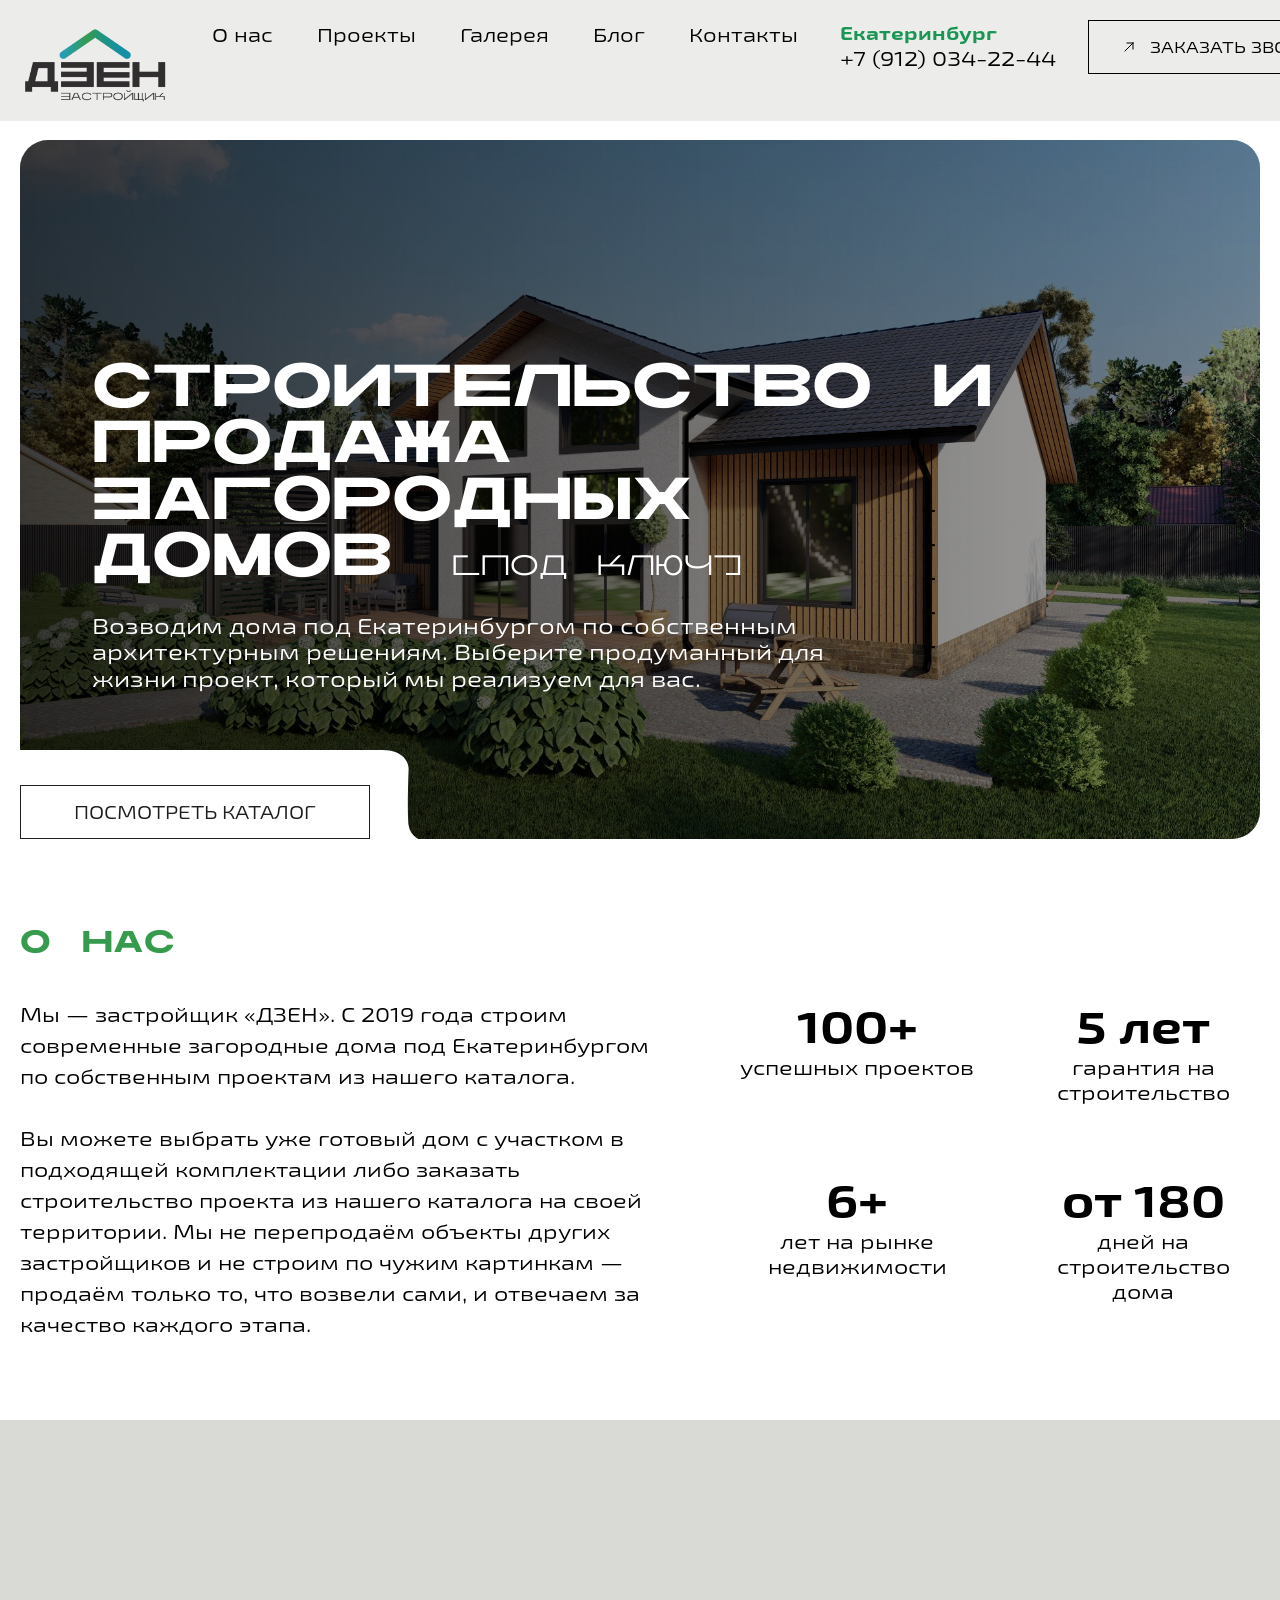
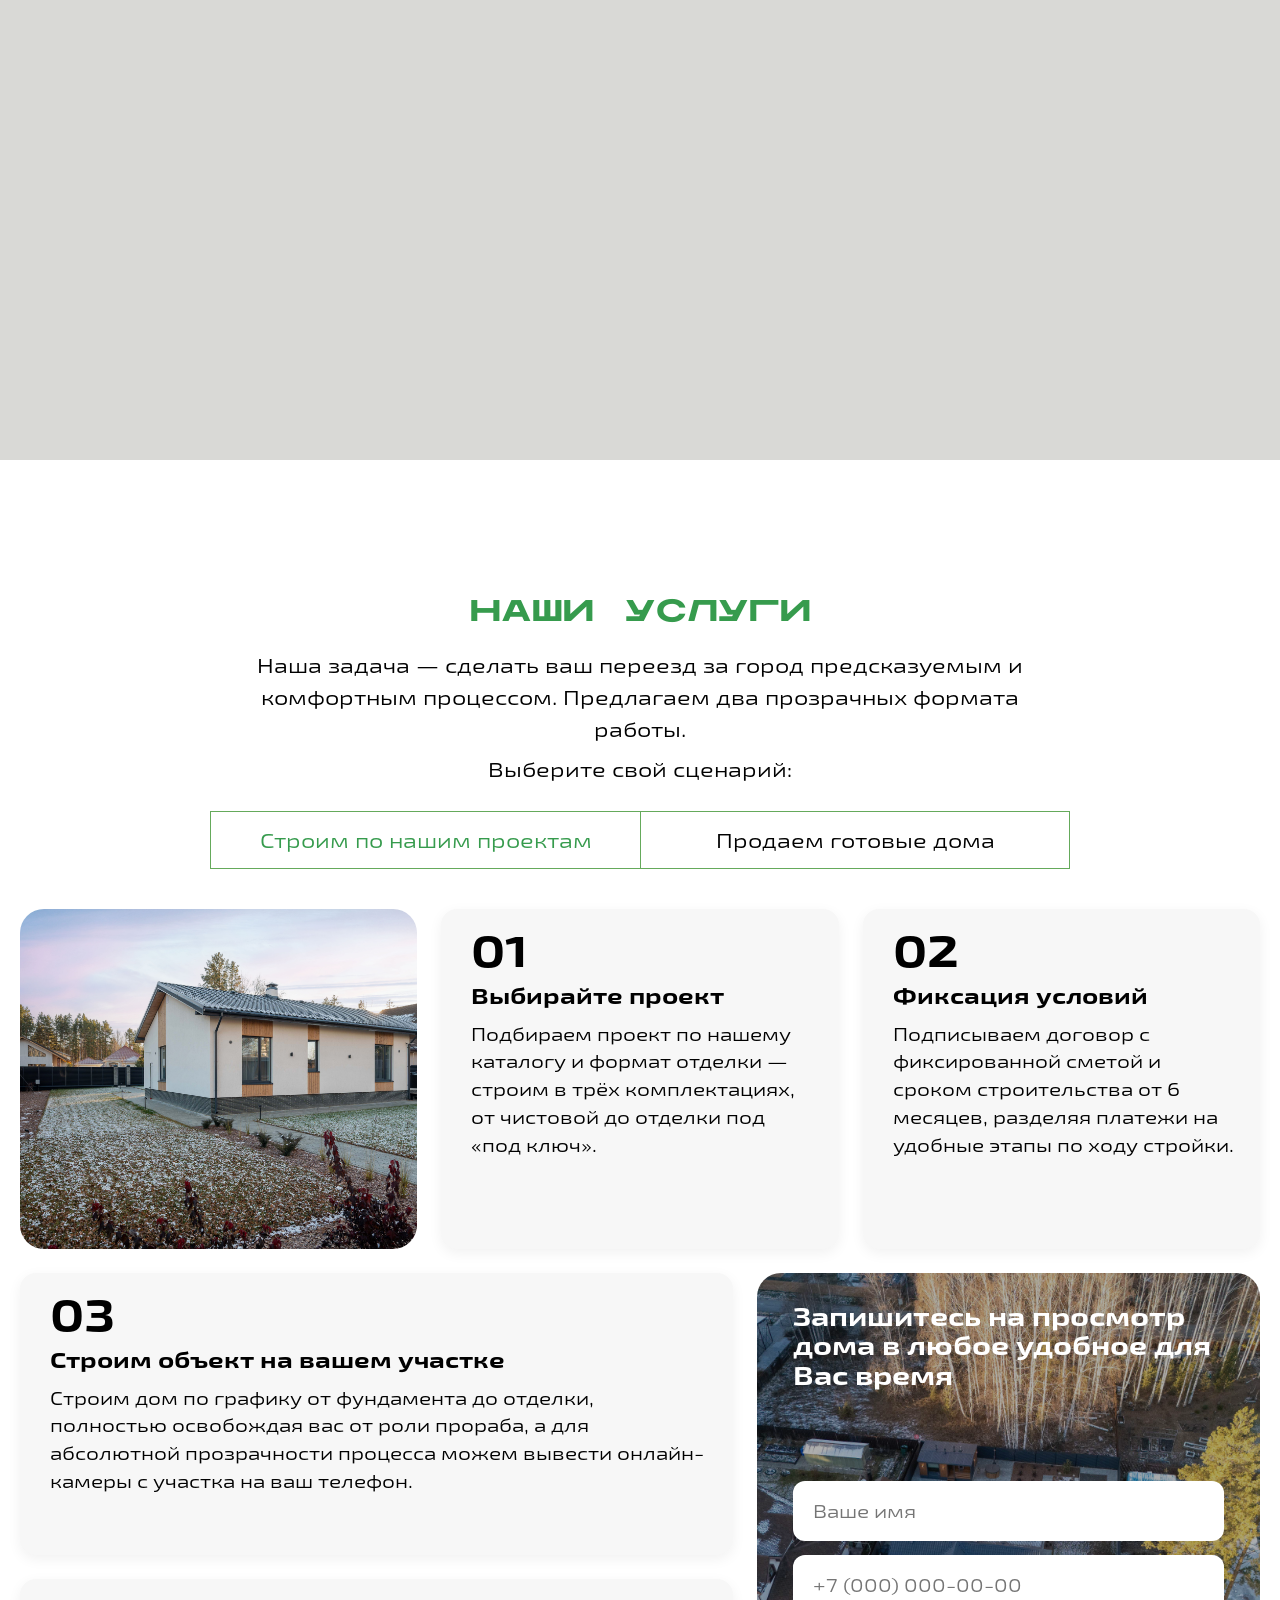
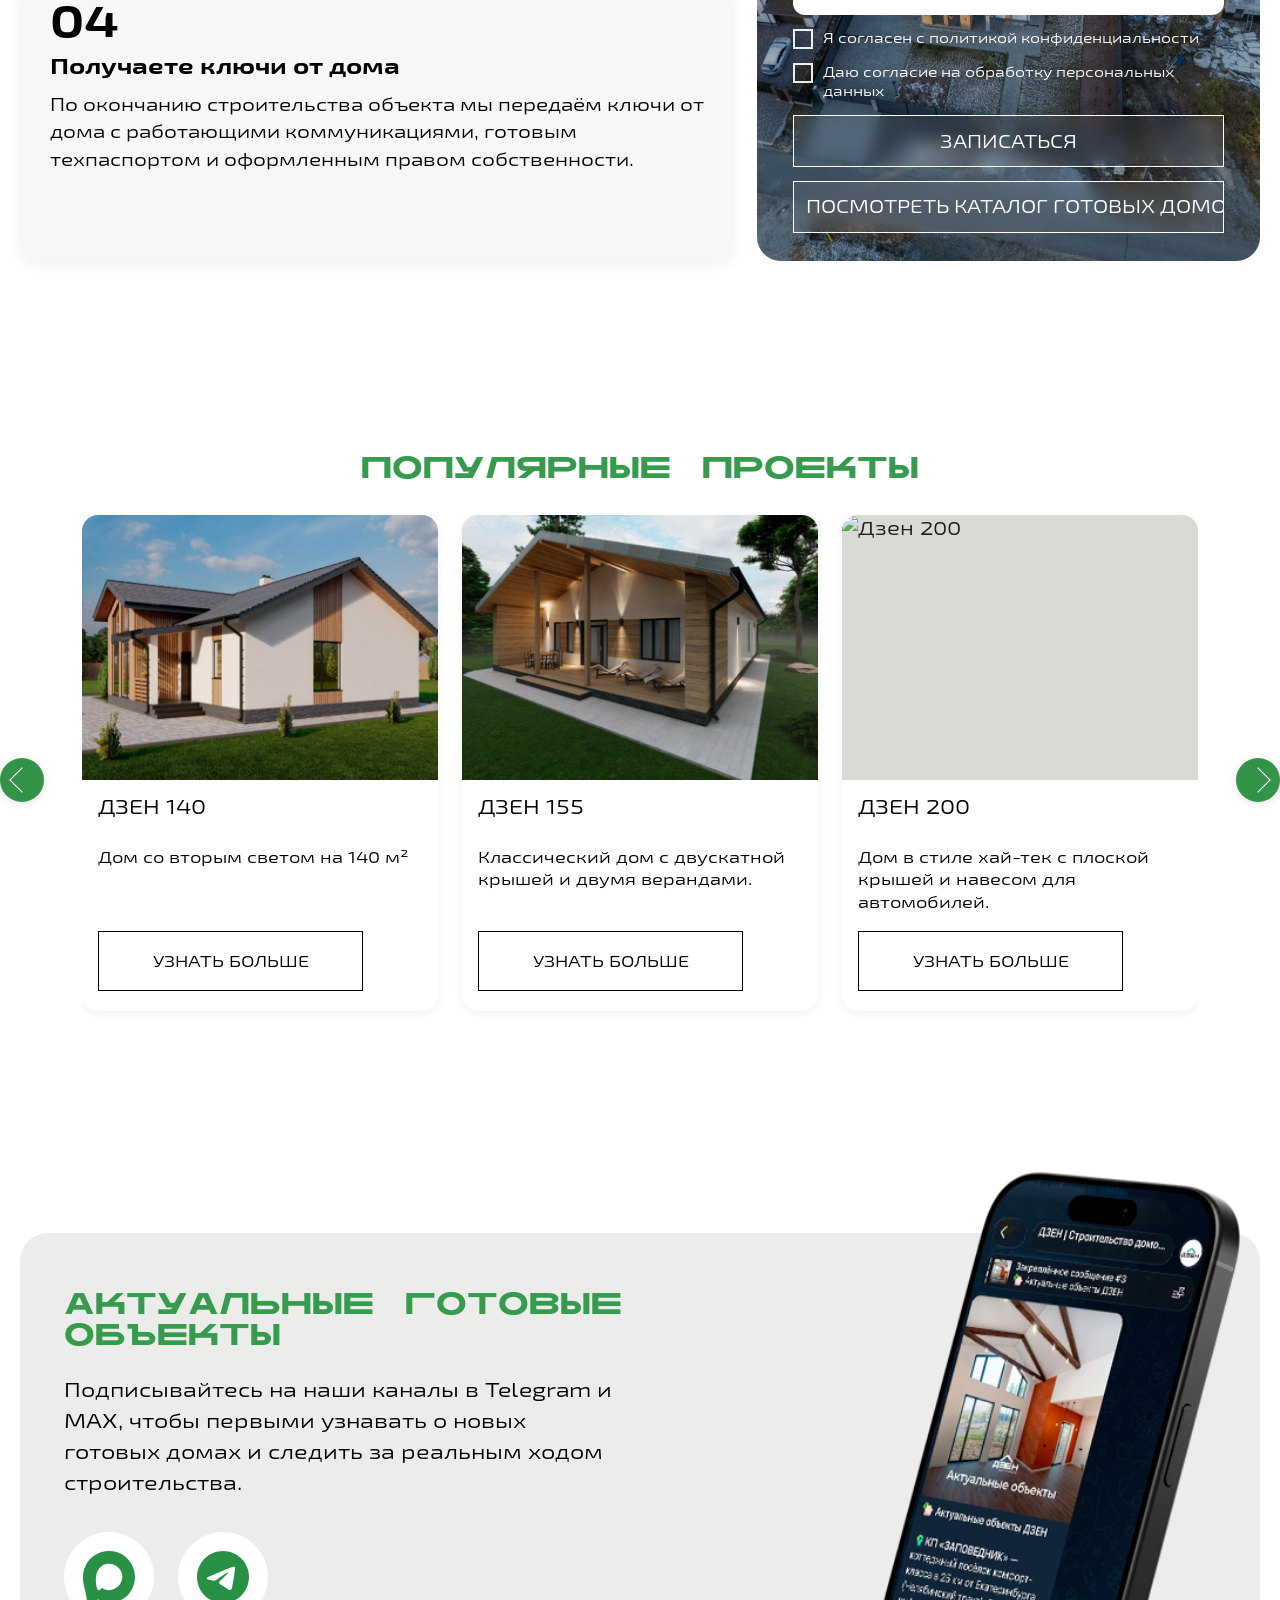
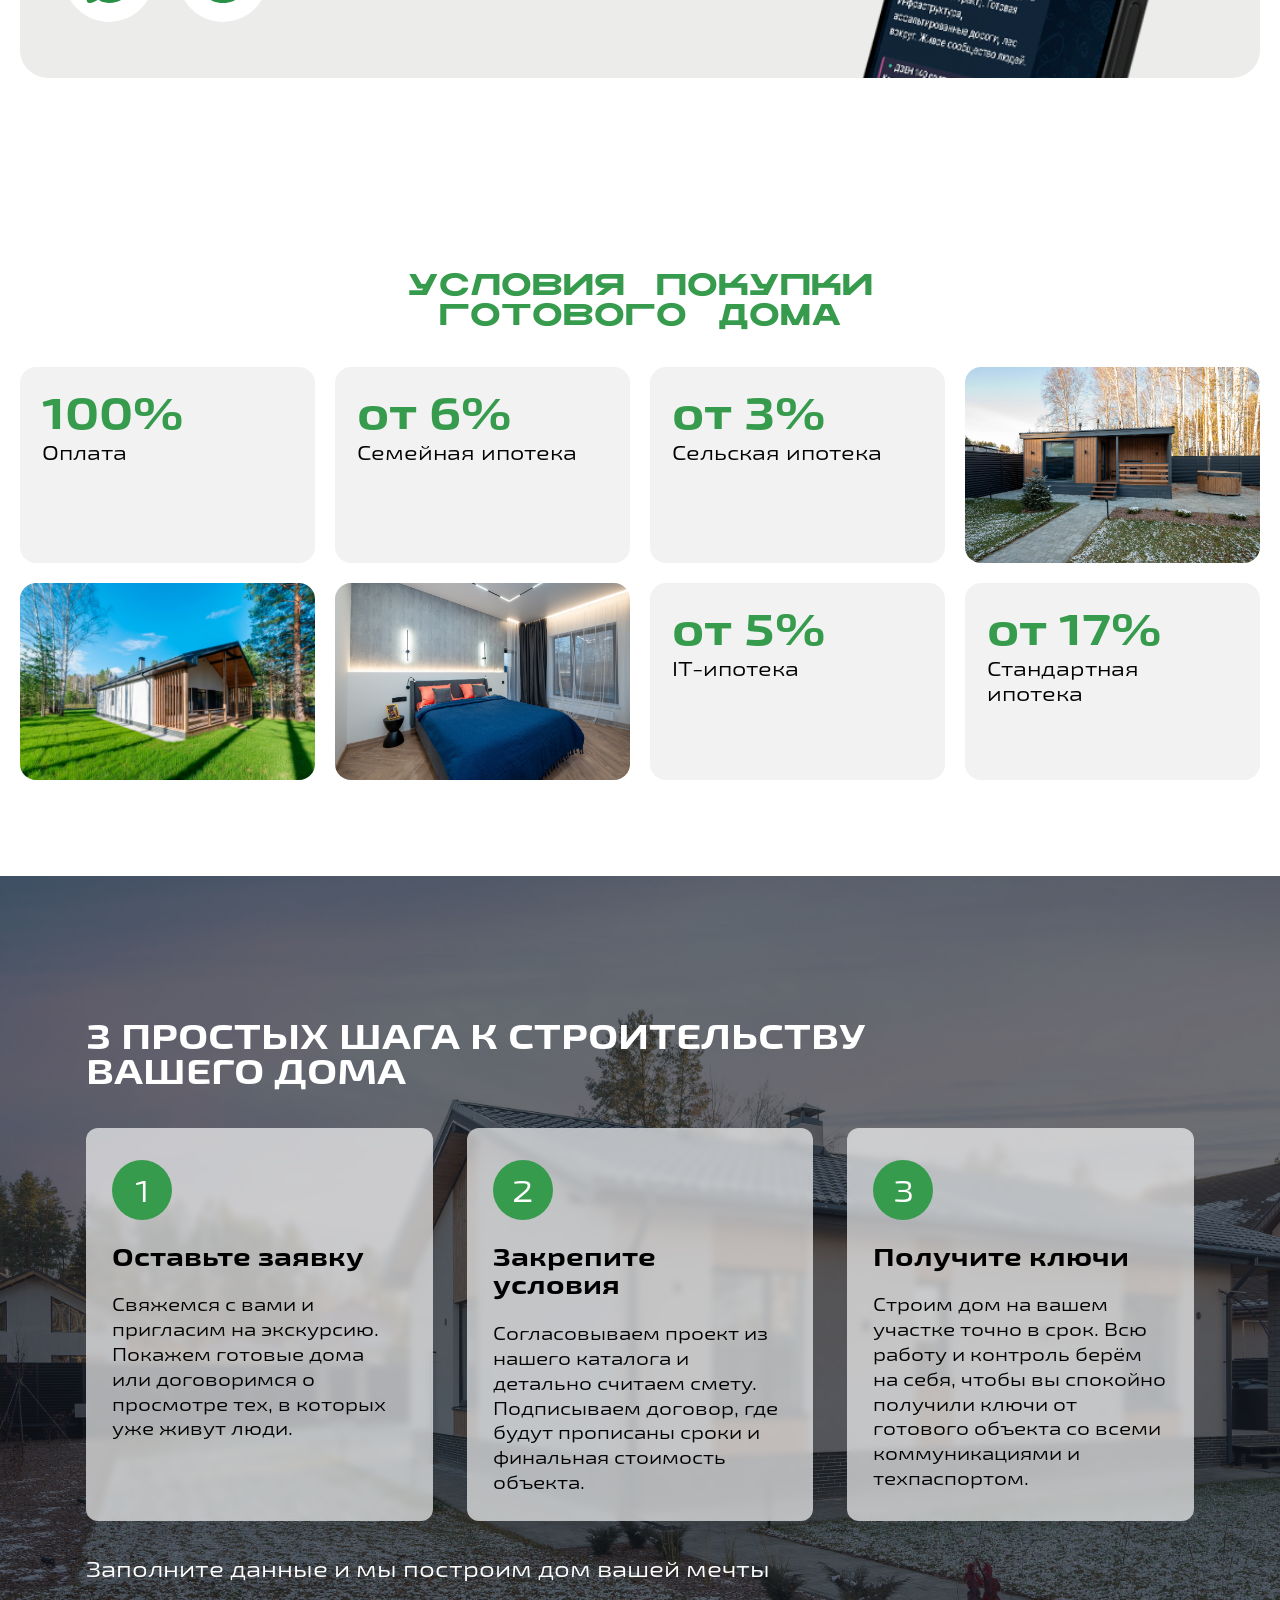
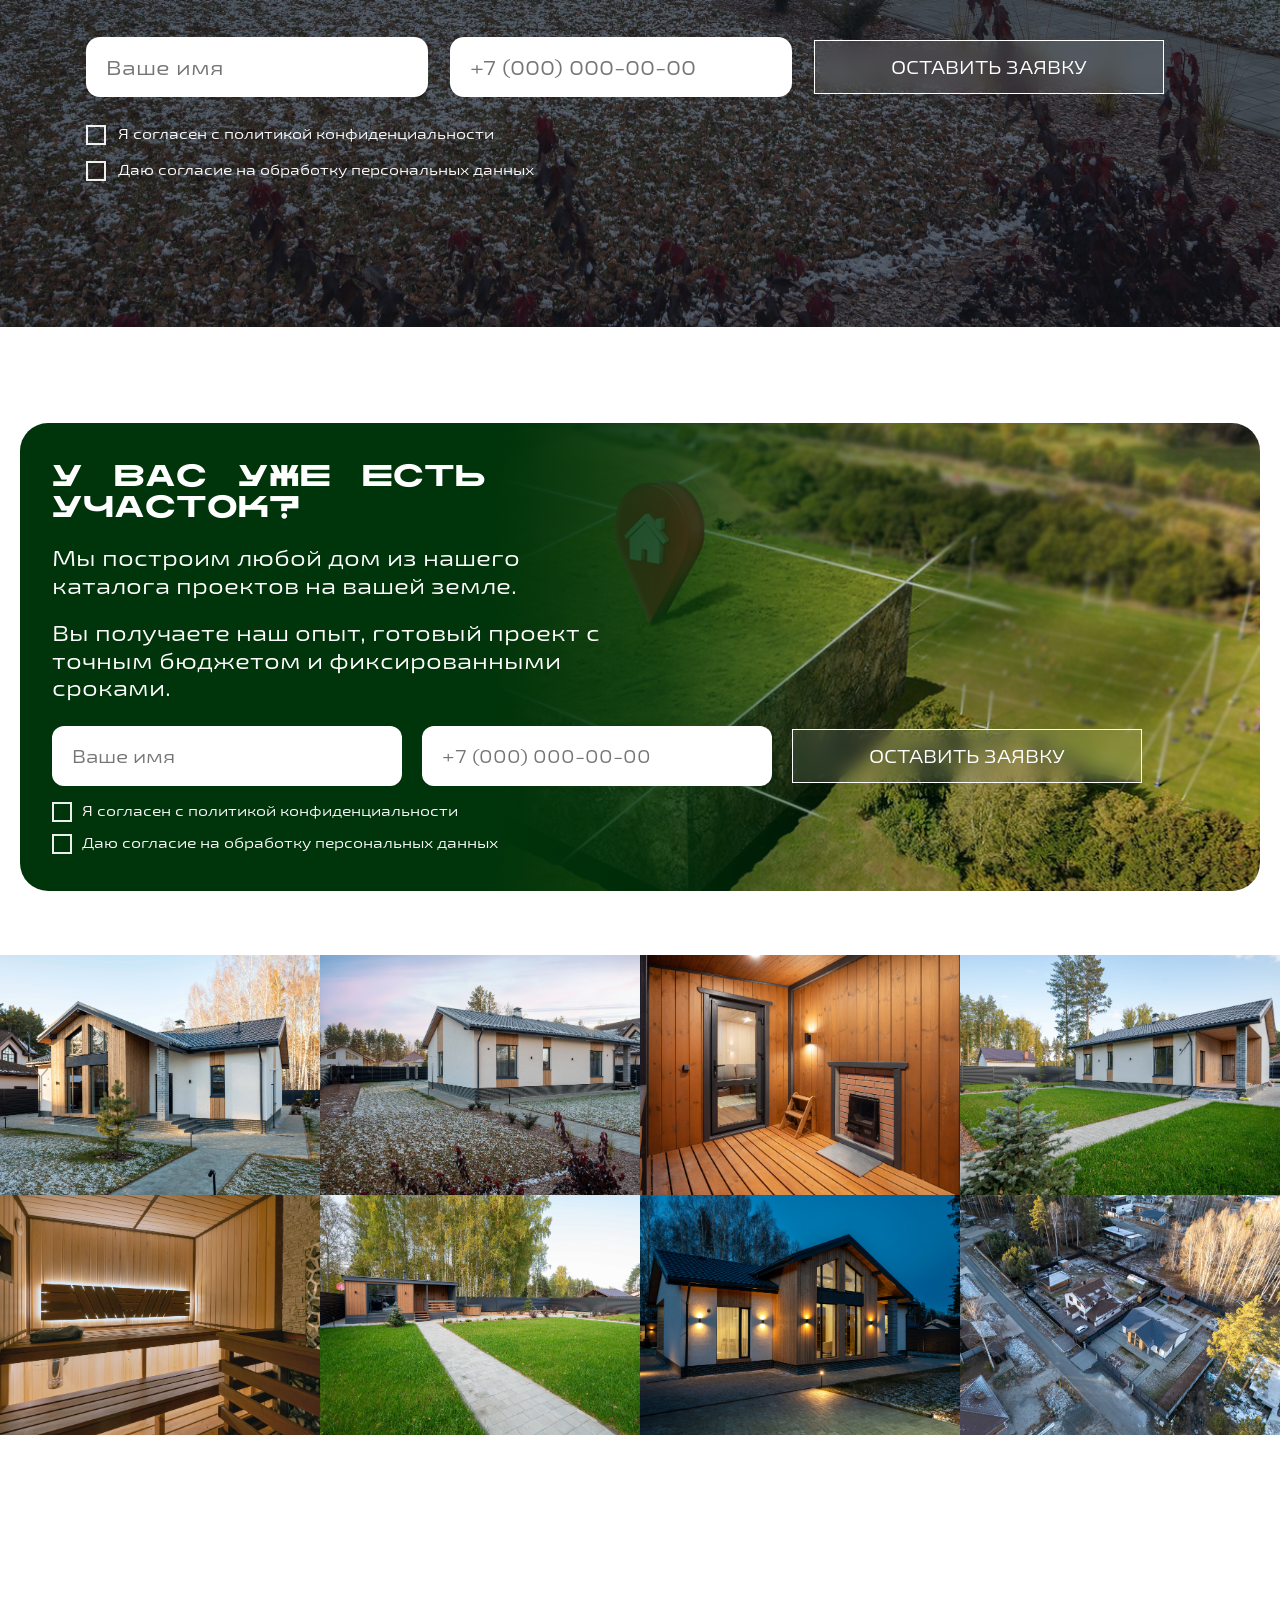
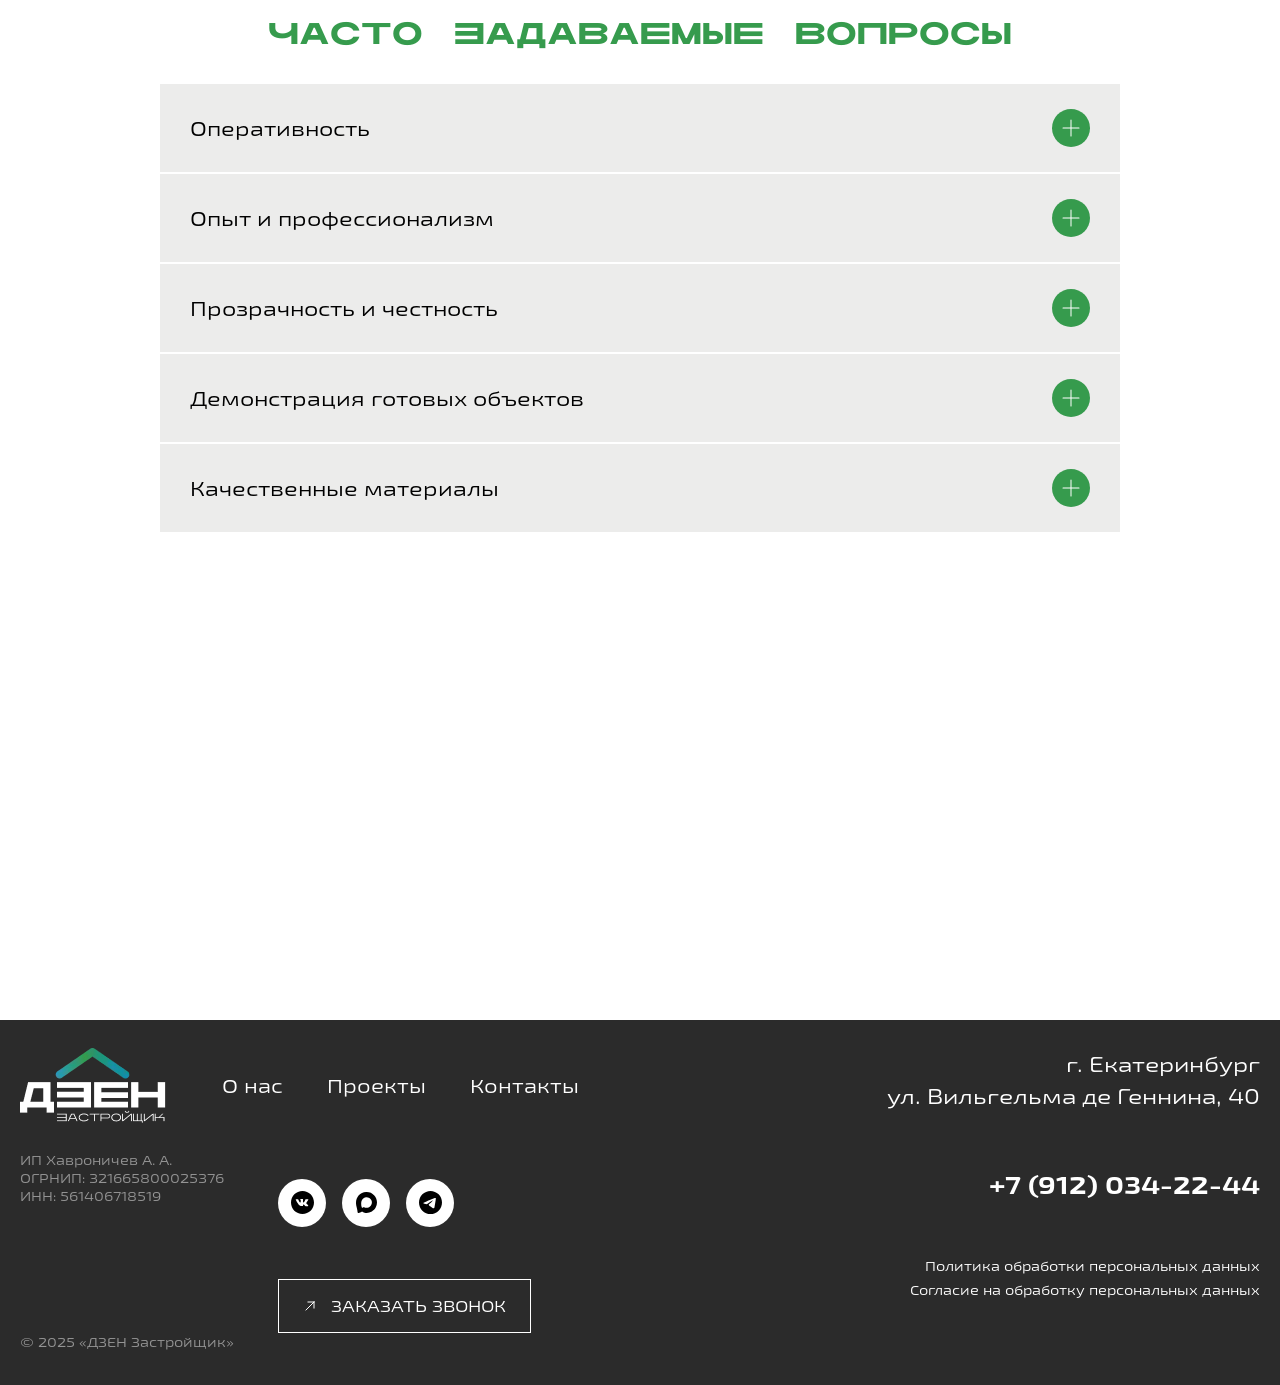
==== commit 6b1d5d45: "arrows Co-authored-by: Copilot <copilot@github.com>" ====
--- a/index.html
+++ b/index.html
@@ -355,7 +355,7 @@
             </div>
 
             <div class="projects__outer">
-                <button class="projects__arrow projects__arrow--prev" type="button" aria-label="Назад"></button>
+                <button class="arrow arrow--circle arrow--green arrow--prev" type="button" aria-label="Назад"></button>
 
                 <div class="projects__center">
                     <div class="container">
@@ -407,7 +407,7 @@
                     </div>
                 </div>
 
-                <button class="projects__arrow projects__arrow--next" type="button" aria-label="Вперёд"></button>
+                <button class="arrow arrow--circle arrow--green arrow--next" type="button" aria-label="Вперёд"></button>
             </div>
         </section>
 
--- a/style.css
+++ b/style.css
@@ -1,4 +1,3 @@
-/* Новые шрифты */
 @font-face {
   font-family: "Ultramono";
   src: url("./assets/fonts/brand/UltramonoWide-Light.woff") format("woff");
@@ -56,54 +55,52 @@
 }
 
 :root {
-  --color-white: white;
-  --color-bg: #ffffff;
-  --color-body: #1d1d1b;
-  --color-black: #000000;
-
-  --color-green: #369b4d;
-  --color-green-dark: #339349;
-  --color-green-dark-hover: #2d823f;
-  --color-green-border: #65aa5b;
-  --color-green-border-mobile: #b7d2b1;
-  --color-header-city: #189653;
-
-  --color-surface: #ececeb;
-  --color-surface-card: #f7f7f7;
-  --color-surface-placeholder: #d9d9d6;
-  --color-surface-conditions: #f2f2f2;
-  --color-surface-footer: #2b2b2b;
-
-  --color-text-muted: #949494;
-  --color-text-muted-soft: #909090;
-
-  --color-border-dark: #000000;
-  --color-border-dark-soft: rgba(0, 0, 0, 0.35);
-  --color-border-dark-hero: rgba(0, 0, 0, 0.45);
-  --color-border-light: rgba(255, 255, 255, 0.95);
-  --color-border-light-soft: rgba(255, 255, 255, 0.92);
-
-  --color-overlay-header: rgba(255, 255, 255, 0.88);
-  --color-overlay-services: rgba(19, 19, 19, 0.34);
-  --color-overlay-hero-start: rgba(0, 0, 0, 0.48);
-  --color-overlay-hero-mid-1: rgba(0, 0, 0, 0.34);
-  --color-overlay-hero-mid-2: rgba(0, 0, 0, 0.18);
-  --color-overlay-hero-end: rgba(0, 0, 0, 0.08);
-  --color-overlay-gallery: rgba(0, 0, 0, 0.56);
-  --color-overlay-gallery-more: rgba(0, 0, 0, 0.62);
-
-  --shadow-soft: 0 2px 10px rgba(0, 0, 0, 0.06);
-  --shadow-header: 0 10px 32px rgba(0, 0, 0, 0.08);
-
+  --font-text: "ExoExpanded", Arial, sans-serif;
+  --font-title: "Ultramono", Arial, sans-serif;
+  --white: #ffffff;
+  --black: #000000;
+  --text: #1d1d1b;
+  --green: #369b4d;
+  --green-dark: #339349;
+  --green-hover: #2d823f;
+  --surface: #ececeb;
+  --card: #f7f7f7;
+  --placeholder: #d9d9d6;
+  --footer: #2b2b2b;
+  --muted: #949494;
   --radius-xl: 28px;
   --radius-lg: 24px;
   --radius-md: 16px;
   --radius-sm: 12px;
-
-  --container-max-width: 1440px;
-  --container-padding: 20px;
+  --container: 1400px;
+  --page-gap: 20px;
   --header-height: 92px;
   --body-offset: 104px;
+  --hero-height: 699px;
+  --field-height: 60px;
+  --button-height: 54px;
+  --hero-main-top: 220px;
+  --hero-main-side: 72px;
+  --hero-content-width: 1040px;
+  --hero-title-size: clamp(46px, 4.9vw, 72px);
+  --hero-title-note-size: clamp(20px, 2.35vw, 34px);
+  --hero-text-width: 760px;
+  --hero-text-size: clamp(18px, 1.75vw, 22px);
+  --hero-text-offset: 26px;
+  --hero-underlay-width: 518px;
+  --hero-underlay-height: 111px;
+  --hero-button-width: 350px;
+  --hero-button-left: 38px;
+  --hero-button-bottom: 20px;
+  --form-title-size: clamp(24px, 2vw, 32px);
+  --form-title-line: 1.15;
+  --icon-stroke: 1px;
+  --icon-arrow-size: 14px;
+  --icon-plus-size: 17px;
+  --icon-arrow-mask: url("data:image/svg+xml,%3Csvg xmlns='http://www.w3.org/2000/svg' viewBox='0 0 14 14'%3E%3Cpath d='M3 11L11 3M11 3H5M11 3V9' fill='none' stroke='black' stroke-width='1' stroke-linecap='square' stroke-linejoin='miter'/%3E%3C/svg%3E");
+  --shadow-soft: 0 2px 10px rgba(0, 0, 0, 0.06);
+  --shadow-card: 0 4px 14px rgba(0, 0, 0, 0.06);
+  --shadow-header: 0 10px 32px rgba(0, 0, 0, 0.08);
 }
 
 *,
@@ -114,21 +111,38 @@
 
 html {
   scroll-behavior: smooth;
+  overflow-x: hidden;
 }
 
 body {
   margin: 0;
-  font-family: "ExoExpanded", Arial, sans-serif;
+  padding-top: var(--body-offset);
+  overflow-x: hidden;
+  font-family: var(--font-text);
   font-size: 19px;
   line-height: 1.4;
-  color: var(--color-body);
-  background-color: var(--color-bg);
-  padding-top: var(--body-offset);
-}
-
-img {
+  color: var(--text);
+  background: var(--white);
+}
+
+h1,
+h2,
+h3,
+p,
+ul,
+ol {
+  margin: 0;
+}
+
+ul,
+ol {
+  padding: 0;
+}
+
+img,
+video {
   display: block;
-  max-width: 100%;
+  width: 100%;
   height: auto;
 }
 
@@ -137,77 +151,77 @@
   text-decoration: none;
 }
 
-ul,
-ol {
-  margin: 0;
-  padding: 0;
-}
-
-.heading-number {
-  font-family: "ExoExpanded", Arial, sans-serif;
+button,
+input,
+textarea,
+select {
+  font: inherit;
+}
+
+button {
+  cursor: pointer;
+}
+
+body.menu-open,
+body.modal-open {
+  overflow: hidden;
+}
+
+.container {
+  width: min(var(--container), calc(100% - var(--page-gap) * 2));
+  margin: 0 auto;
+}
+
+:is(.section-title, .ready-objects__title, .steps__title, .plot__title) {
+  font-family: var(--font-title);
+  font-size: clamp(28px, 2.5vw, 35px);
+  line-height: 0.95;
+  font-weight: 900;
+  color: var(--green);
+}
+
+.section-title {
+  margin-bottom: 24px;
+  text-align: center;
+}
+
+.section-title--left {
+  text-align: left;
+}
+
+.btn {
+  display: inline-flex;
+  align-items: center;
+  justify-content: center;
+  min-height: 54px;
+  padding: 0 28px;
+  border: 1px solid currentColor;
+  background: transparent;
+  font-size: 18px;
+  line-height: 1;
   font-weight: 400;
-  line-height: inherit;
-  letter-spacing: normal;
-}
-
-/* общий блик для кнопок */
-.header__button,
-.header__drawer-button,
-.hero__button,
-.project-hero__button,
-.services-form__btn,
-.ready-form__btn,
-.services-form__link-btn,
-.ready-form__link-btn,
-.project-slide__btn,
-.steps__submit,
-.project-consult__submit,
-.project-bottom-cta__button,
-.plot__submit,
-.gallery__button,
-.site-footer__button,
-.callback-modal__submit {
+  text-transform: uppercase;
+  white-space: nowrap;
+  transition: .25s;
+  cursor: pointer;
+}
+
+.btn--full {
+  width: 100%;
+}
+
+.btn--shine {
   position: relative;
   overflow: hidden;
   isolation: isolate;
 }
 
-.header__button>*,
-.header__drawer-button>*,
-.hero__button>*,
-.project-hero__button>*,
-.services-form__btn>*,
-.ready-form__btn>*,
-.services-form__link-btn>*,
-.ready-form__link-btn>*,
-.project-slide__btn>*,
-.steps__submit>*,
-.project-consult__submit>*,
-.project-bottom-cta__button>*,
-.plot__submit>*,
-.gallery__button>*,
-.site-footer__button>*,
-.callback-modal__submit>* {
+.btn--shine>* {
   position: relative;
   z-index: 1;
 }
 
-.header__button::after,
-.header__drawer-button::after,
-.hero__button::after,
-.project-hero__button::after,
-.services-form__btn::after,
-.ready-form__btn::after,
-.services-form__link-btn::after,
-.ready-form__link-btn::after,
-.project-slide__btn::after,
-.steps__submit::after,
-.project-consult__submit::after,
-.project-bottom-cta__button::after,
-.plot__submit::after,
-.gallery__button::after,
-.site-footer__button::after,
-.callback-modal__submit::after {
+.btn--shine::after {
   content: "";
   position: absolute;
   top: -20%;
@@ -216,66 +230,119 @@
   height: 140%;
   z-index: 0;
   pointer-events: none;
-  transform: skewX(-24deg) translateX(0);
-  background: linear-gradient(90deg,
-      rgba(255, 255, 255, 0) 0%,
-      rgba(255, 255, 255, 0.08) 25%,
-      rgba(255, 255, 255, 0.32) 50%,
-      rgba(255, 255, 255, 0.08) 75%,
-      rgba(255, 255, 255, 0) 100%);
-  animation: button-shine 5s ease-in-out infinite;
+  transform: skewX(-24deg);
+  background: linear-gradient(90deg, transparent, rgba(255, 255, 255, .32), transparent);
+  animation: button-shine 5s infinite;
 }
 
 @keyframes button-shine {
-  0% {
-    left: -35%;
-    opacity: 0;
-  }
-
+
+  0%,
   8% {
     left: -35%;
     opacity: 0;
   }
 
-  20% {
+  20%,
+  48% {
     opacity: 1;
   }
 
-  48% {
-    left: 120%;
-    opacity: 1;
-  }
-
-  52% {
-    left: 120%;
-    opacity: 0;
-  }
-
+  52%,
   100% {
     left: 120%;
     opacity: 0;
   }
 }
 
-.container {
+.btn--arrow {
+  gap: 14px;
+}
+
+.btn--arrow::before {
+  content: "";
+  position: relative;
+  z-index: 1;
+  width: var(--icon-arrow-size);
+  height: var(--icon-arrow-size);
+  flex: 0 0 auto;
+  background: currentColor;
+  -webkit-mask: var(--icon-arrow-mask) center / contain no-repeat;
+  mask: var(--icon-arrow-mask) center / contain no-repeat;
+}
+
+.arrow {
+  display: flex;
+  align-items: center;
+  justify-content: center;
+  width: 44px;
+  height: 44px;
+  border: none;
+  background: transparent;
+  color: #000;
+  cursor: pointer;
+  font-size: 0;
+  transition: .25s;
+}
+
+.arrow::after {
+  content: "";
+  width: 18px;
+  height: 18px;
+  border-left: 1px solid currentColor;
+  border-bottom: 1px solid currentColor;
+}
+
+.arrow--prev::after {
+  transform: rotate(45deg);
+}
+
+.arrow--next::after {
+  transform: rotate(-135deg);
+}
+
+.arrow--circle {
+  border-radius: 50%;
+  box-shadow: 0 2px 8px rgba(0, 0, 0, .1);
+}
+
+.arrow--white {
+  background: #fff;
+  color: #6d7d8d;
+}
+
+.arrow--gray {
+  background: #9c9c9c;
+  color: #fff;
+}
+
+.arrow--green {
+  background: var(--green-dark);
+  color: #fff;
+}
+
+.form-input {
   width: 100%;
-  max-width: var(--container-max-width);
-  margin-inline: auto;
-  padding-inline: var(--container-padding);
-}
-
-.section-title {
-  margin: 0 0 24px;
-  font-family: "Ultramono", Arial, sans-serif;
-  font-size: 35px;
-  line-height: 0.95;
-  font-weight: 900;
-  color: var(--color-green);
-  text-align: center;
-}
-
-.section-title--left {
-  text-align: left;
+  height: var(--field-height);
+  padding: 0 20px;
+  border: 0;
+  background: var(--white);
+  font-size: 18px;
+  color: var(--black);
+}
+
+.form-check {
+  display: flex;
+  align-items: flex-start;
+  gap: 10px;
+}
+
+.form-check input {
+  flex: 0 0 auto;
+}
+
+.form-check--light {
+  color: var(--white);
 }
 
 .header {
@@ -284,16 +351,12 @@
   z-index: 1000;
   width: 100%;
   padding-block: 6px;
-  background-color: var(--color-surface);
-  transition:
-    background-color 0.3s ease,
-    backdrop-filter 0.3s ease,
-    box-shadow 0.3s ease,
-    padding 0.3s ease;
+  background: var(--surface);
+  transition: .3s;
 }
 
 .header--scrolled {
-  background-color: var(--color-overlay-header);
+  background: rgba(255, 255, 255, 0.88);
   box-shadow: var(--shadow-header);
   backdrop-filter: blur(14px);
   -webkit-backdrop-filter: blur(14px);
@@ -312,43 +375,40 @@
   flex-shrink: 0;
 }
 
-.header__logo img {
-  width: 100%;
-}
-
 .header__nav {
   flex: 1 1 auto;
-  min-width: 0;
-}
-
-.header__menu {
-  gap: 0;
+}
+
+:is(.header__menu, .site-footer__nav) {
   display: flex;
   align-items: flex-start;
   gap: 44px;
   list-style: none;
+}
+
+.header__menu {
   padding-top: 6px;
 }
 
+:is(.header__menu a, .site-footer__nav a) {
+  line-height: 1;
+  white-space: nowrap;
+  transition: .25s;
+}
+
 .header__menu a {
-  font-family: "ExoExpanded", Arial, sans-serif;
-  font-size: 19px;
-  line-height: 1;
-  font-weight: 400;
-  color: var(--color-black);
-  white-space: nowrap;
-  transition: opacity 0.25s ease;
-}
-
-.header__menu a:hover {
-  opacity: 0.7;
+  color: var(--black);
+}
+
+:is(.header__menu a, .site-footer__nav a, .site-footer__phone, .site-footer__legal a, .site-footer__button):hover {
+  opacity: .72;
 }
 
 .header__side {
-  margin-left: auto;
   display: flex;
   align-items: center;
   gap: 32px;
+  margin-left: auto;
   flex-shrink: 0;
 }
 
@@ -361,53 +421,39 @@
 }
 
 .header__city {
-  font-family: "ExoExpanded", Arial, sans-serif;
   font-size: 18px;
   line-height: 1;
   font-weight: 700;
-  color: var(--color-header-city);
+  color: #189653;
 }
 
 .header__phone {
-  font-family: "ExoExpanded", Arial, sans-serif;
   font-size: 20px;
   line-height: 1;
-  font-weight: 400;
-  color: var(--color-black);
+  color: var(--black);
   white-space: nowrap;
 }
 
 .header__button {
-  display: inline-flex;
-  align-items: center;
-  justify-content: center;
   gap: 14px;
   width: 271px;
   height: 44px;
-  padding: 0 22px;
   margin-top: 4px;
-  border: 1px solid var(--color-border-dark-soft);
-  background-color: transparent;
-  font-family: "ExoExpanded", Arial, sans-serif;
+  color: var(--black);
   font-size: 16px;
-  line-height: 1;
-  font-weight: 400;
-  color: var(--color-black);
-  cursor: pointer;
-  transition:
-    background-color 0.25s ease,
-    border-color 0.25s ease,
-    opacity 0.25s ease;
 }
 
 .header__button:hover {
-  background-color: rgba(255, 255, 255, 0.18);
+  background: rgba(255, 255, 255, 0.18);
   border-color: rgba(0, 0, 0, 0.5);
 }
 
 .header__button-icon {
   font-size: 15px;
-  line-height: 1;
+}
+
+:is(.header__mobile-center, .header__burger, .header__drawer, .header__backdrop, .services__mobile-select) {
+  display: none;
 }
 
 .hero {
@@ -416,15 +462,18 @@
 
 .hero__card {
   position: relative;
-  min-height: 699px;
-  border-radius: var(--radius-xl) var(--radius-xl) var(--radius-xl) 0;
+  min-height: var(--hero-height);
   overflow: hidden;
-  background-color: var(--color-surface-placeholder);
-}
-
-.hero__slider {
+  border-radius: 28px 28px 28px 0px;
+  background: var(--placeholder);
+}
+
+:is(.hero__slider, .hero__overlay) {
   position: absolute;
   inset: 0;
+}
+
+.hero__slider {
   z-index: 1;
   overflow: hidden;
 }
@@ -441,158 +490,121 @@
   width: 33.333333%;
   height: 100%;
   flex-shrink: 0;
-  background-repeat: no-repeat;
-  background-position: center center;
-  background-size: cover;
+  background: center / cover no-repeat;
 }
 
 .hero__overlay {
-  position: absolute;
-  inset: 0;
   z-index: 2;
-  background: linear-gradient(90deg,
-      rgba(0, 0, 0, 0.748) 0%,
-      rgba(0, 0, 0, 0.537) 34%,
-      rgba(0, 0, 0, 0.483) 66%,
-      rgba(0, 0, 0, 0.297) 100%);
+  background: linear-gradient(90deg, rgba(0, 0, 0, .75), rgba(0, 0, 0, .3));
 }
 
 .hero__main {
   position: relative;
   z-index: 3;
-  min-height: 699px;
-  padding: 250px 40px 18px;
+
+  min-height: var(--hero-height);
+  padding: var(--hero-main-top) var(--hero-main-side) 0;
+
   display: flex;
   flex-direction: column;
-  align-items: flex-start;
 }
 
 .hero__content-box {
   position: relative;
   z-index: 2;
-  max-width: 860px;
+  max-width: var(--hero-content-width);
 }
 
 .hero__title {
-  margin: 0;
-  font-family: "Ultramono", Arial, sans-serif;
-  font-size: 45px;
-  line-height: 0.95;
+  font-family: var(--font-title);
+  font-size: var(--hero-title-size);
+  line-height: .9;
   font-weight: 900;
-  letter-spacing: 0;
-  color: var(--color-white);
-  text-transform: uppercase;
+  color: var(--white);
 }
 
 .hero__title-note {
-  font-family: "Ultramono", Arial, sans-serif;
-  font-size: 31px;
+  display: inline-block;
+  font-family: var(--font-title);
+  font-size: var(--hero-title-note-size);
   line-height: 1;
   font-weight: 300;
-  color: var(--color-white);
+  color: var(--white);
   white-space: nowrap;
+  vertical-align: baseline;
 }
 
 .hero__text {
-  max-width: 587px;
-  margin: 24px 0 0;
-  font-family: "ExoExpanded", Arial, sans-serif;
-  font-size: 22px;
-  line-height: 1.18;
-  font-weight: 400;
-  color: var(--color-white);
-}
-
-
+  max-width: var(--hero-text-width);
+  margin-top: var(--hero-text-offset);
+  font-size: var(--hero-text-size);
+  line-height: 1.2;
+  color: var(--white);
+}
 
 .hero__button-underlay {
   position: absolute;
+  left: -64px;
+  bottom: -4px;
+
+  width: var(--hero-underlay-width);
+  height: var(--hero-underlay-height);
+
+  background: url("./assets/images/podlozhka.svg") no-repeat left bottom / 100% 100%;
+
+  pointer-events: none;
+  z-index: 2;
+}
+
+.hero__button {
+  position: absolute;
   left: 0;
-  bottom: -10px;
-  z-index: 1;
-  width: 424px;
-  height: 118px;
-  background: url("./assets/images/podlozhka.svg") left bottom / 100% 100% no-repeat;
-  pointer-events: none;
-}
-
-.hero__main {
-  position: relative;
-  z-index: 4;
-  min-height: 699px;
-  padding: 250px 40px 0;
-  display: flex;
-  flex-direction: column;
-  align-items: flex-start;
-}
-
-.hero__button {
-  top: 224px;
-  position: relative;
-  z-index: 3;
-  display: inline-flex;
+  bottom: 0;
+
+  width: var(--hero-button-width);
+  height: var(--button-height);
+
+  display: flex;
   align-items: center;
   justify-content: center;
-  width: 350px;
-  height: 54px;
-  margin-top: auto;
-  margin-left: -40px;
-  margin-bottom: 0px;
-  padding: 0 24px;
-  border: 1px solid var(--color-border-dark-hero);
-  background-color: transparent;
-  font-family: "ExoExpanded", Arial, sans-serif;
-  font-size: 18px;
-  line-height: 1;
-  font-weight: 400;
-  color: var(--color-black);
-  text-transform: uppercase;
-  transition:
-    background-color 0.25s ease,
-    border-color 0.25s ease;
+
+  z-index: 3;
 }
 
 .hero__button:hover {
-  background-color: rgba(0, 0, 0, 0.03);
+  background: rgba(0, 0, 0, .03);
+}
+
+:is(.about, .services, .projects, .ready-objects, .conditions, .steps, .plot, .faq) {
+  padding-block: 88px;
 }
 
 .about {
-  padding-top: 88px;
   padding-bottom: 80px;
 }
 
 .about .section-title {
-  margin: 0 0 42px;
-  font-family: "Ultramono", Arial, sans-serif;
-  font-size: 35px;
-  line-height: 1;
-  font-weight: 900;
-  color: var(--color-green);
+  margin-bottom: 42px;
 }
 
 .about__inner {
   display: grid;
-  grid-template-columns: minmax(0, 641px) minmax(0, 520px);
+  grid-template-columns: 641px 520px;
   justify-content: space-between;
-  align-items: start;
   gap: 72px;
 }
 
 .about__content {
   max-width: 641px;
-  font-family: "ExoExpanded", Arial, sans-serif;
   font-size: 20px;
   line-height: 1.55;
-  font-weight: 400;
-  color: var(--color-black);
+  color: var(--black);
 }
 
 .about__stats {
   display: grid;
-  grid-template-columns: repeat(2, minmax(180px, 1fr));
-  align-content: start;
-  column-gap: 52px;
-  row-gap: 38px;
+  grid-template-columns: 1fr 1fr;
+  gap: 38px 52px;
   padding-top: 6px;
 }
 
@@ -600,74 +612,62 @@
   text-align: center;
 }
 
+:is(.stat__value, .service-card__number, .ready-card__number, .conditions-tile__value) {
+  font-size: clamp(30px, 3.4vw, 50px);
+  line-height: .95;
+  font-weight: 700;
+}
+
 .stat__value {
-  margin: 0;
-  font-family: "ExoExpanded", Arial, sans-serif;
-  font-size: 50px;
-  line-height: 0.95;
-  font-weight: 700;
-  color: var(--color-black);
-}
-
-.stat__label {
+  color: var(--black);
+}
+
+:is(.stat__label, .conditions-tile__label) {
   margin-top: 8px;
-  font-family: "ExoExpanded", Arial, sans-serif;
   font-size: 20px;
   line-height: 1.25;
-  font-weight: 400;
-  color: var(--color-black);
+  color: var(--black);
 }
 
 .about-photo {
-  padding-top: 0;
-  padding-bottom: 80px;
+  padding-block: 0 80px;
 }
 
 .about-photo__box {
-  width: 100%;
   min-height: 600px;
   overflow: hidden;
-  background-color: var(--color-surface-placeholder);
+  background: var(--placeholder);
 }
 
 .about-photo__video {
-  width: 100%;
   height: 100%;
   object-fit: cover;
 }
 
 .services {
-  padding-top: 56px;
-  padding-bottom: 96px;
+  padding-block: 56px 96px;
 }
 
 .services__section-title {
-  margin: 0 0 18px;
-  font-size: 35px;
-  line-height: 1;
-  font-weight: 500;
-  color: var(--color-green);
-}
-
-.services__lead,
-.services__sublead {
-  margin-inline: auto;
+  margin-bottom: calc(var(--hero-button-bottom) + 2px);
   text-align: center;
-  font-family: "ExoExpanded", Arial, sans-serif;
+}
+
+:is(.services__lead, .services__sublead) {
+  max-width: 820px;
+  margin: 0 auto;
+  text-align: center;
   font-size: 20px;
-  font-weight: 400;
-  color: var(--color-black);
+  color: var(--black);
 }
 
 .services__lead {
-  max-width: 820px;
   margin-bottom: 10px;
   line-height: 1.6;
 }
 
 .services__sublead {
   margin-bottom: 28px;
-  line-height: 1.4;
 }
 
 .services__tabs {
@@ -675,30 +675,24 @@
   grid-template-columns: 1fr 1fr;
   max-width: 860px;
   margin: 0 auto 40px;
-  border: 1px solid var(--color-green-border);
+  border: 1px solid #65aa5b;
 }
 
 .services__tab {
   min-height: 56px;
-  border: none;
+  border: 0;
   background: transparent;
-  font-family: "ExoExpanded", Arial, sans-serif;
   font-size: 20px;
-  line-height: 1;
-  font-weight: 400;
-  color: var(--color-black);
-  cursor: pointer;
-  transition:
-    color 0.25s ease,
-    background-color 0.25s ease;
+  color: var(--black);
+  transition: .25s;
 }
 
 .services__tab+.services__tab {
-  border-left: 1px solid var(--color-green-border);
+  border-left: 1px solid #65aa5b;
 }
 
 .services__tab.is-active {
-  color: var(--color-green);
+  color: var(--green);
 }
 
 .services__panel {
@@ -709,42 +703,33 @@
   display: block;
 }
 
-.services-build,
-.services-ready {
+:is(.services-build, .services-ready) {
   display: grid;
+  grid-template-columns: repeat(12, 1fr);
   gap: 24px;
 }
 
-.services-build {
-  grid-template-columns: repeat(12, 1fr);
-  align-items: stretch;
-}
-
-.services-ready {
-  grid-template-columns: repeat(12, 1fr);
-  align-items: start;
+:is(.services__image-card, .services-form, .ready-form) {
+  overflow: hidden;
+  border-radius: var(--radius-lg);
 }
 
 .services__image-card {
   grid-column: span 4;
   min-height: 340px;
-  border-radius: var(--radius-lg);
-  overflow: hidden;
-  background-color: var(--color-surface-placeholder);
-}
-
-.services__image-card img {
-  width: 100%;
+  background: var(--placeholder);
+}
+
+:is(.services__image-card, .conditions-tile--image, .gallery__item, .project-slide__image) img {
   height: 100%;
   object-fit: cover;
 }
 
-.service-card,
-.ready-card {
+:is(.service-card, .ready-card) {
   padding: 20px 25px 20px 30px;
   border-radius: var(--radius-md);
-  background-color: var(--color-surface-card);
-  box-shadow: 0 4px 14px rgba(0, 0, 0, 0.06);
+  background: var(--card);
+  box-shadow: var(--shadow-card);
 }
 
 .service-card {
@@ -762,43 +747,28 @@
   min-height: 282px;
 }
 
-.service-card__number,
-.ready-card__number {
-  margin: 0 0 12px;
-  font-family: "ExoExpanded", Arial, sans-serif;
-  font-size: 50px;
-  line-height: 0.95;
-  font-weight: 700;
-  color: var(--color-black);
-}
-
-.service-card__title,
-.ready-card__title {
-  margin: 0 0 12px;
-  font-family: "ExoExpanded", Arial, sans-serif;
+:is(.service-card__number, .ready-card__number) {
+  margin-bottom: 12px;
+  color: var(--black);
+}
+
+:is(.service-card__title, .ready-card__title) {
+  margin-bottom: 12px;
   font-size: 22px;
   line-height: 1.2;
   font-weight: 700;
-  color: var(--color-black);
-}
-
-.service-card__text,
-.ready-card__list li {
-  margin: 0;
-  font-family: "ExoExpanded", Arial, sans-serif;
+  color: var(--black);
+}
+
+:is(.service-card__text, .ready-card__list li) {
   font-size: 18px;
   line-height: 1.55;
-  font-weight: 400;
-  color: var(--color-black);
-}
-
-.services-form,
-.ready-form {
+  color: var(--black);
+}
+
+:is(.services-form, .ready-form) {
   min-height: 586px;
-  border-radius: var(--radius-lg);
-  overflow: hidden;
-  background:
-    linear-gradient(var(--color-overlay-services), var(--color-overlay-services)),
+  background: linear-gradient(rgba(19, 19, 19, .34), rgba(19, 19, 19, .34)),
     url("./assets/images/services-form-bg.jpg") center / cover no-repeat;
 }
 
@@ -811,129 +781,76 @@
   grid-column: span 5;
 }
 
-.services-form__overlay,
-.ready-form__overlay {
+:is(.services-form__overlay, .ready-form__overlay) {
   display: flex;
   flex-direction: column;
   height: 100%;
-  padding: 28px 36px 28px;
+  padding: 28px 36px;
 }
 
 .ready-form__overlay {
   padding-inline: 32px;
 }
 
-.services-form__title,
-.ready-form__title {
-  max-width: 100%;
-  margin: 0;
-  font-family: "ExoExpanded", Arial, sans-serif;
-  font-size: 24px;
-  line-height: 1.22;
+:is(.services-form__title, .ready-form__title) {
+  margin-bottom: 20px;
+  font-size: var(--form-title-size);
+  line-height: var(--form-title-line);
   font-weight: 700;
-  color: var(--color-white);
-}
-
-.services-form__body,
-.ready-form__body {
-  margin-top: 34px;
+  color: var(--white);
+}
+
+:is(.services-form__body, .ready-form__body) {
   display: flex;
   flex-direction: column;
   gap: 14px;
-}
-
-.services-form__input,
-.ready-form__input {
-  width: 100%;
-  height: 60px;
-  padding: 0 20px;
-  border: none;
+  margin-top: auto;
+}
+
+:is(.services-form__input, .ready-form__input) {
   border-radius: var(--radius-sm);
-  background-color: var(--color-white);
-  font-family: "ExoExpanded", Arial, sans-serif;
-  font-size: 18px;
-  color: var(--color-black);
-}
-
-.services-form__check,
-.ready-form__check {
-  display: flex;
-  align-items: flex-start;
-  gap: 10px;
-  font-family: "ExoExpanded", Arial, sans-serif;
+}
+
+:is(.services-form__check, .ready-form__check, .steps__checks, .plot__checks) {
   font-size: 14px;
   line-height: 1.35;
-  font-weight: 400;
-  color: var(--color-white);
-}
-
-.services-form__check input,
-.ready-form__check input,
-.steps__check input,
-.plot__check input {
+}
+
+:is(.services-form__check, .ready-form__check, .steps__check, .plot__check) input {
   appearance: none;
-  -webkit-appearance: none;
   width: 20px;
   height: 20px;
   margin: 0;
-  border: 2px solid rgba(255, 255, 255, 0.92);
+  border: 2px solid rgba(255, 255, 255, .92);
   background: transparent;
-  border-radius: 0;
-  cursor: pointer;
-  flex-shrink: 0;
 }
 
 .plot__check input:checked {
-  background:
-    linear-gradient(135deg, transparent 0 45%, #ffffff 45% 55%, transparent 55% 100%),
-    linear-gradient(45deg, transparent 0 45%, #ffffff 45% 55%, transparent 55% 100%);
+  background: linear-gradient(135deg, transparent 45%, #fff 45% 55%, transparent 55%),
+    linear-gradient(45deg, transparent 45%, #fff 45% 55%, transparent 55%);
   background-size: 12px 12px;
   background-position: center;
   background-repeat: no-repeat;
 }
 
-.services-form__btn,
-.ready-form__btn {
+:is(.services-form__btn, .ready-form__btn, .services-form__link-btn, .ready-form__link-btn) {
   width: 100%;
-  max-width: 100%;
-  height: 52px;
-  border: 1px solid var(--color-border-light);
-  background: rgba(255, 255, 255, 0.08);
+  min-height: 52px;
+  color: var(--white);
+  background: rgba(255, 255, 255, .08);
   backdrop-filter: blur(8px);
   -webkit-backdrop-filter: blur(8px);
-  font-family: "ExoExpanded", Arial, sans-serif;
   font-size: 18px;
-  line-height: 1;
-  font-weight: 400;
-  color: var(--color-white);
-  cursor: pointer;
-}
-
-.services-form__link-btn,
-.ready-form__link-btn {
-  display: inline-flex;
-  align-items: center;
-  justify-content: center;
-  width: 100%;
-  min-height: 52px;
-  padding: 0 18px;
+}
+
+:is(.services-form__link-btn, .ready-form__link-btn) {
+  padding-inline: 18px;
   text-align: center;
-  border: 1px solid var(--color-border-light);
-  background: rgba(255, 255, 255, 0.08);
-  backdrop-filter: blur(8px);
-  -webkit-backdrop-filter: blur(8px);
-  font-family: "ExoExpanded", Arial, sans-serif;
-  font-size: 18px;
   line-height: 1.2;
-  font-weight: 400;
-  color: var(--color-white);
-}
-
-.services-form__btn:hover,
-.ready-form__btn:hover,
-.services-form__link-btn:hover,
-.ready-form__link-btn:hover {
-  background-color: rgba(255, 255, 255, 0.14);
+}
+
+:is(.services-form__btn, .ready-form__btn, .services-form__link-btn, .ready-form__link-btn):hover {
+  background: rgba(255, 255, 255, .14);
 }
 
 .services-ready__left {
@@ -953,7 +870,6 @@
 }
 
 .ready-card__list {
-  margin: 0;
   padding-left: 24px;
   list-style: disc;
 }
@@ -963,29 +879,21 @@
 }
 
 .projects {
-  padding-top: 96px;
-  padding-bottom: 124px;
-  background-color: var(--color-bg);
+  padding-block: 96px 124px;
 }
 
 .projects__title {
-  margin: 0 0 32px;
-  font-family: "Ultramono", Arial, sans-serif;
-  font-size: 35px;
-  line-height: 1;
-  font-weight: 900;
-  color: var(--color-green);
+  margin-bottom: 32px;
 }
 
 .projects__outer {
-  display: grid;
-  grid-template-columns: 64px minmax(0, 1fr) 64px;
+  display: flex;
   align-items: center;
-  gap: 16px;
+  gap: 18px;
 }
 
 .projects__center {
-  min-width: 0;
+  flex: 1;
   overflow: hidden;
 }
 
@@ -1001,48 +909,6 @@
 .projects-swiper .swiper-slide {
   display: flex;
   height: auto;
-}
-
-.projects__arrow {
-  position: relative;
-  z-index: 20;
-  display: inline-flex;
-  align-items: center;
-  justify-content: center;
-  width: 40px;
-  height: 40px;
-  flex-shrink: 0;
-  border: none;
-  border-radius: 50%;
-  background-color: var(--color-green-dark);
-  color: var(--color-white);
-  font-size: 0;
-  line-height: 0.5;
-  cursor: pointer;
-  transition:
-    background-color 0.25s ease,
-    opacity 0.25s ease;
-}
-
-.projects__arrow:hover {
-  background-color: var(--color-green-dark-hover);
-}
-
-.projects__arrow::before {
-  content: "";
-  display: block;
-  width: 18px;
-  height: 18px;
-  border-left: 2px solid #ffffff;
-  border-bottom: 2px solid #ffffff;
-}
-
-.projects__arrow--prev::before {
-  transform: rotate(45deg) translate(2px, -2px);
-}
-
-.projects__arrow--next::before {
-  transform: rotate(-135deg) translate(2px, -2px);
 }
 
 .project-slide {
@@ -1051,123 +917,84 @@
   width: 100%;
   min-height: 430px;
   padding-bottom: 20px;
+  overflow: hidden;
   border-radius: var(--radius-md);
-  overflow: hidden;
-  background-color: var(--color-white);
+  background: var(--white);
   box-shadow: var(--shadow-soft);
 }
 
 .project-slide__image {
-  width: 100%;
   aspect-ratio: 320 / 238;
   overflow: hidden;
-  background-color: var(--color-surface-placeholder);
-}
-
-.project-slide__image img {
-  width: 100%;
-  height: 100%;
-  object-fit: cover;
+  background: var(--placeholder);
 }
 
 .project-slide__title {
+  min-height: 42px;
   margin: 16px 0 8px;
-  padding: 0 16px;
-  font-family: "Ultramono", Arial, sans-serif;
+  padding-inline: 16px;
+  font-family: var(--font-title);
   font-size: 20px;
   line-height: 1.05;
   font-weight: 900;
-  color: var(--color-black);
-}
-
-.project-slide__title.heading-number {
-  font-family: "ExoExpanded", Arial, sans-serif;
-  font-weight: 400;
-  letter-spacing: normal;
+  color: var(--black);
 }
 
 .project-slide__text {
   min-height: 46px;
-  margin: 0;
-  padding: 0 16px;
+  padding-inline: 16px;
   flex-grow: 1;
-  font-family: "ExoExpanded", Arial, sans-serif;
   font-size: 16px;
   line-height: 1.4;
-  font-weight: 400;
-  color: var(--color-black);
+  color: var(--black);
 }
 
 .project-slide__btn {
-  display: inline-flex;
-  align-items: center;
-  justify-content: center;
   width: 265px;
   max-width: calc(100% - 32px);
   height: 60px;
   margin: 18px 16px 0;
-  padding: 0 24px;
-  border: 1px solid var(--color-border-dark);
-  background-color: transparent;
-  font-family: "ExoExpanded", Arial, sans-serif;
+  color: var(--black);
   font-size: 16px;
-  line-height: 1;
-  font-weight: 400;
-  color: var(--color-black);
-  transition:
-    background-color 0.25s ease,
-    border-color 0.25s ease,
-    color 0.25s ease;
 }
 
 .project-slide__btn:hover {
-  background-color: rgba(201, 164, 106, 0.08);
+  background: rgba(201, 164, 106, .08);
 }
 
 .ready-objects {
-  padding-top: 64px;
-  padding-bottom: 96px;
+  padding-block: 64px 96px;
 }
 
 .ready-objects__shell {
   position: relative;
   max-width: 1260px;
   margin: 0 auto;
-  padding: 0 320px 0 44px;
-  background-color: var(--color-surface);
+  padding-left: 44px;
+  padding-right: 320px;
+  overflow: visible;
   border-radius: var(--radius-xl);
-  overflow: visible;
+  background: var(--surface);
 }
 
 .ready-objects__inner {
   min-height: 436px;
-  display: block;
 }
 
 .ready-objects__content {
   max-width: 560px;
-  padding-top: 56px;
-  padding-bottom: 56px;
+  padding-block: 56px;
 }
 
 .ready-objects__title {
-  margin: 0 0 24px;
-  font-family: "Ultramono", Arial, sans-serif;
-  font-size: 35px;
-  line-height: 1;
-  font-weight: 900;
-  color: var(--color-green);
-  text-transform: uppercase;
+  margin-bottom: 24px;
 }
 
 .ready-objects__text {
   max-width: 560px;
-  margin: 0;
-  font-family: "ExoExpanded", Arial, sans-serif;
   font-size: 20px;
   line-height: 1.55;
-  font-weight: 400;
-  color: var(--color-black);
+  color: var(--black);
 }
 
 .ready-objects__actions {
@@ -1183,10 +1010,9 @@
   justify-content: center;
   width: 90px;
   height: 90px;
-  padding: 0;
-  border: 1px solid rgba(255, 255, 255, 0.9);
+  border: 1px solid rgba(255, 255, 255, .9);
   border-radius: 50%;
-  background-color: var(--color-white);
+  background: var(--white);
 }
 
 .ready-objects__icon-btn img {
@@ -1199,86 +1025,47 @@
 .ready-objects__phone-box {
   position: absolute;
   left: calc(100% - 420px);
-  bottom: -0px;
+  bottom: 0;
   z-index: 2;
   width: 400px;
 }
 
-.ready-objects__phone-box img {
-  width: 100%;
-}
-
 .conditions {
-  padding-top: 96px;
-  padding-bottom: 96px;
+  padding-block: 96px;
 }
 
 .conditions__title {
-  margin: 0 0 36px;
-  font-family: "Ultramono", Arial, sans-serif;
-  font-size: 35px;
-  line-height: 1;
-  font-weight: 900;
-  color: var(--color-green);
+  margin-bottom: 36px;
 }
 
 .conditions__layout {
   display: grid;
   grid-template-columns: repeat(4, 1fr);
-  align-items: stretch;
   gap: 20px;
 }
 
 .conditions-tile {
-  display: flex;
-  flex-direction: column;
-  justify-content: flex-start;
-  align-items: flex-start;
   min-height: 181px;
   padding: 24px 22px;
   border-radius: var(--radius-md);
-  background-color: var(--color-surface-conditions);
-  text-align: left;
+  background: #f2f2f2;
 }
 
 .conditions-tile--image {
   padding: 0;
   overflow: hidden;
-  background-color: transparent;
-}
-
-.conditions-tile--image img {
-  width: 100%;
-  height: 100%;
-  object-fit: cover;
+  background: transparent;
 }
 
 .conditions-tile__value {
-  margin: 0;
-  font-family: "ExoExpanded", Arial, sans-serif;
-  font-size: 50px;
-  line-height: 0.95;
-  font-weight: 700;
-  color: var(--color-green);
-}
-
-.conditions-tile__label {
-  margin-top: 10px;
-  font-family: "ExoExpanded", Arial, sans-serif;
-  font-size: 20px;
-  line-height: 1.25;
-  font-weight: 400;
-  color: var(--color-black);
+  color: var(--green);
 }
 
 .steps {
-  position: relative;
-  padding-top: 84px;
-  padding-bottom: 92px;
-  background:
-    linear-gradient(180deg, rgba(21, 24, 31, 0.62), rgba(21, 24, 31, 0.62)),
+  padding-block: 84px 92px;
+  color: var(--white);
+  background: linear-gradient(rgba(21, 24, 31, .62), rgba(21, 24, 31, .62)),
     url("./assets/images/steps-bg.jpg") center / cover no-repeat;
-  color: var(--color-white);
 }
 
 .steps__inner {
@@ -1288,39 +1075,25 @@
 
 .steps__title {
   max-width: 833px;
-  margin: 0 0 40px;
-  font-family: "Ultramono", Arial, sans-serif;
-  font-size: 35px;
-  line-height: 1;
-  font-weight: 900;
-  color: var(--color-white);
-  text-align: left;
-  text-transform: none;
-}
-
-.steps__title.heading-number {
-  font-family: "ExoExpanded", Arial, sans-serif;
-  font-weight: 400;
-  letter-spacing: normal;
+  margin-bottom: 40px;
+  color: var(--white);
 }
 
 .steps__cards {
   display: grid;
-  grid-template-columns: repeat(3, minmax(0, 1fr));
+  grid-template-columns: repeat(3, 1fr);
   gap: 34px;
   margin-bottom: 34px;
 }
 
 .steps-panel {
-  display: flex;
-  flex-direction: column;
   min-height: 277px;
   padding: 32px 26px 26px;
   border-radius: var(--radius-sm);
-  background-color: rgba(255, 255, 255, 0.657);
+  background: rgba(255, 255, 255, .657);
   backdrop-filter: blur(3px);
   -webkit-backdrop-filter: blur(3px);
-  color: var(--color-black);
+  color: var(--black);
 }
 
 .steps-panel__num {
@@ -1329,129 +1102,71 @@
   justify-content: center;
   width: 60px;
   height: 60px;
-  margin: 0 0 22px;
+  margin-bottom: 22px;
   border-radius: 50%;
-  background-color: var(--color-green);
-  font-family: "ExoExpanded", Arial, sans-serif;
+  background: var(--green);
   font-size: 30px;
-  line-height: 1;
-  font-weight: 400;
-  color: var(--color-white);
+  color: var(--white);
 }
 
 .steps-panel__title {
-  margin: 0 0 18px;
-  font-family: "ExoExpanded", Arial, sans-serif;
+  margin-bottom: calc(var(--hero-button-bottom) + 2px);
   font-size: 25px;
   line-height: 1.15;
-  font-weight: 400;
-  color: var(--color-black);
 }
 
 .steps-panel__text {
-  margin: 0;
-  font-family: "ExoExpanded", Arial, sans-serif;
   font-size: 18px;
   line-height: 1.38;
-  font-weight: 400;
-  color: var(--color-black);
 }
 
 .steps__caption {
-  margin: 0 0 18px;
-  font-family: "ExoExpanded", Arial, sans-serif;
+  margin-bottom: calc(var(--hero-button-bottom) + 2px);
   font-size: 22px;
   line-height: 1.2;
-  font-weight: 400;
-  color: var(--color-white);
-  text-align: left;
+}
+
+:is(.steps__form-new, .plot__form-row) {
+  display: grid;
+  gap: 20px;
 }
 
 .steps__form-new {
-  display: grid;
   grid-template-columns: minmax(260px, 438px) minmax(260px, 438px) 350px;
-  align-items: start;
-  gap: 20px;
   max-width: 1240px;
-  margin: 0;
-}
-
-.steps__input,
-.plot__input {
-  width: 100%;
-  height: 60px;
-  padding: 0 20px;
-  border: none;
-  background-color: var(--color-white);
-  font-family: "ExoExpanded", Arial, sans-serif;
-  font-size: 18px;
-  line-height: 1;
-  font-weight: 400;
-  color: var(--color-black);
+}
+
+:is(.steps__input, .plot__input) {
+  border-radius: var(--radius-sm);
 }
 
 .steps__input {
   border-radius: 10px;
 }
 
-.plot__input {
-  border-radius: var(--radius-sm);
-}
-
-.steps__input::placeholder {
-  color: rgba(0, 0, 0, 0.26);
-}
-
-.plot__input::placeholder {
-  color: rgba(0, 0, 0, 0.32);
-}
-
-.steps__submit,
-.plot__submit {
-  height: 54px;
-  border: 1px solid var(--color-border-light);
-  background-color: rgba(255, 255, 255, 0.10);
+:is(.steps__submit, .plot__submit) {
+  width: 350px;
+  height: var(--button-height);
+  color: var(--white);
+  background: rgba(255, 255, 255, .1);
   backdrop-filter: blur(8px);
   -webkit-backdrop-filter: blur(8px);
-  font-family: "ExoExpanded", Arial, sans-serif;
   font-size: 18px;
-  line-height: 1;
-  font-weight: 400;
-  color: var(--color-white);
-  cursor: pointer;
-  transition:
-    background-color 0.25s ease,
-    border-color 0.25s ease,
-    opacity 0.25s ease;
 }
 
 .steps__submit {
-  width: 350px;
   margin-top: 3px;
   border-radius: 0;
 }
 
-.plot__submit {
-  width: 350px;
-  max-width: 100%;
-  padding: 0 24px;
-}
-
-.steps__submit:hover,
-.plot__submit:hover {
-  background-color: rgba(255, 255, 255, 0.16);
-}
-
-.steps__checks,
-.plot__checks {
+:is(.steps__submit, .plot__submit):hover {
+  background: rgba(255, 255, 255, .16);
+}
+
+:is(.steps__checks, .plot__checks) {
   display: flex;
   flex-direction: column;
   gap: 12px;
-  font-family: "ExoExpanded", Arial, sans-serif;
-  font-size: 14px;
-  line-height: 1.3;
-  font-weight: 400;
-  color: var(--color-white);
 }
 
 .steps__checks {
@@ -1460,39 +1175,27 @@
 }
 
 .plot__checks {
-  gap: 10px;
   margin-top: 16px;
 }
 
-.steps__check,
-.plot__check {
+:is(.steps__check, .plot__check) {
   display: flex;
   align-items: flex-start;
   gap: 10px;
 }
 
 .plot {
-  padding-top: 96px;
-  padding-bottom: 64px;
+  padding-block: 96px 64px;
 }
 
 .plot__card {
   min-height: 468px;
   padding: 38px 32px 30px;
+  overflow: hidden;
   border-radius: var(--radius-xl);
-  overflow: hidden;
-  background-image:
-    linear-gradient(90deg,
-      rgba(0, 52, 10, 1) 0%,
-      rgba(0, 52, 10, 1) 38%,
-      rgba(0, 52, 10, 0.82) 52%,
-      rgba(0, 52, 10, 0.30) 68%,
-      rgba(0, 52, 10, 0) 100%),
-    url("./assets/images/form_map_bg.jpg");
-  background-repeat: no-repeat;
-  background-position: center center;
-  background-size: cover;
-  color: var(--color-white);
+  color: var(--white);
+  background: linear-gradient(90deg, #00340a 0 38%, rgba(0, 52, 10, .82) 52%, rgba(0, 52, 10, .3) 68%, transparent),
+    url("./assets/images/form_map_bg.jpg") center / cover no-repeat;
 }
 
 .plot__content {
@@ -1501,23 +1204,15 @@
 
 .plot__title {
   max-width: 698px;
-  margin: 0 0 18px;
-  font-family: "Ultramono", Arial, sans-serif;
-  font-size: 35px;
-  line-height: 1;
-  font-weight: 900;
-  color: var(--color-white);
-  text-transform: uppercase;
+  margin-bottom: calc(var(--hero-button-bottom) + 2px);
+  color: var(--white);
 }
 
 .plot__text {
   max-width: 591px;
-  margin: 0 0 20px;
-  font-family: "ExoExpanded", Arial, sans-serif;
+  margin-bottom: 20px;
   font-size: 22px;
   line-height: 1.25;
-  font-weight: 400;
-  color: var(--color-white);
 }
 
 .plot__form {
@@ -1526,19 +1221,15 @@
 }
 
 .plot__form-row {
-  display: grid;
   grid-template-columns: minmax(260px, 1fr) minmax(260px, 1fr) 350px;
   align-items: center;
-  gap: 20px;
+}
+
+.plot__submit {
+  max-width: 100%;
 }
 
 .gallery {
-  padding-top: 0;
-  padding-bottom: 96px;
-}
-
-.gallery {
-  padding-top: 0;
   padding-bottom: 96px;
 }
 
@@ -1547,21 +1238,17 @@
   grid-template-columns: repeat(4, 1fr);
   width: 100vw;
   margin-left: calc(50% - 50vw);
-  gap: 0;
 }
 
 .gallery__item {
   position: relative;
   overflow: hidden;
   aspect-ratio: 1.333 / 1;
-  background-color: var(--color-surface-placeholder);
+  background: var(--placeholder);
 }
 
 .gallery__item img {
-  width: 100%;
-  height: 100%;
-  object-fit: cover;
-  transition: transform 0.45s ease;
+  transition: transform .45s;
 }
 
 .gallery__overlay {
@@ -1574,12 +1261,8 @@
   padding: 24px;
   text-align: center;
   opacity: 0;
-  background-color: rgba(13, 18, 25, 0);
-  transition:
-    opacity 0.35s ease,
-    background-color 0.35s ease;
-}
-
+  transition: .35s;
+}
 
 .gallery__item:hover img {
   transform: scale(1.03);
@@ -1587,17 +1270,11 @@
 
 .gallery__item:hover .gallery__overlay {
   opacity: 1;
-  background-color: var(--color-overlay-gallery);
-}
-
-.gallery__item--more .gallery__overlay {
-  opacity: 0;
-  background-color: rgba(13, 18, 25, 0);
+  background: rgba(0, 0, 0, .56);
 }
 
 .gallery__item--more:hover .gallery__overlay {
-  opacity: 1;
-  background-color: var(--color-overlay-gallery-more);
+  background: rgba(0, 0, 0, .62);
 }
 
 .gallery__content {
@@ -1605,66 +1282,39 @@
 }
 
 .gallery__title {
-  margin: 0 0 16px;
-  font-family: "ExoExpanded", Arial, sans-serif;
+  margin-bottom: 16px;
   font-size: 24px;
   line-height: 1.15;
   font-weight: 500;
-  color: var(--color-white);
-}
-
-.gallery__title.heading-number {
-  font-family: "ExoExpanded", Arial, sans-serif;
-  font-weight: 400;
-  letter-spacing: normal;
+  color: var(--white);
 }
 
 .gallery__text {
-  margin: 0;
-  font-family: "ExoExpanded", Arial, sans-serif;
   font-size: 18px;
   line-height: 1.4;
-  font-weight: 400;
-  color: var(--color-white);
+  color: var(--white);
 }
 
 .gallery__button {
-  display: inline-flex;
-  align-items: center;
-  justify-content: center;
   min-width: 206px;
   height: 44px;
-  padding: 0 24px;
-  border: 1px solid var(--color-border-light);
-  background-color: transparent;
-  font-family: "ExoExpanded", Arial, sans-serif;
+  margin-top: 16px;
+  padding-inline: 24px;
+  color: var(--white);
   font-size: 16px;
-  line-height: 1;
-  font-weight: 500;
-  color: var(--color-white);
-  transition:
-    background-color 0.25s ease,
-    border-color 0.25s ease;
 }
 
 .gallery__button:hover {
-  background-color: rgba(255, 255, 255, 0.08);
+  background: rgba(255, 255, 255, .08);
 }
 
 .faq {
-  padding-top: 88px;
-  padding-bottom: 88px;
-  background-color: var(--color-white);
+  background: var(--white);
 }
 
 .faq__title {
-  margin: 0 0 34px;
-  font-family: "Ultramono", Arial, sans-serif;
-  font-size: 35px;
-  line-height: 1;
-  font-weight: 900;
-  color: var(--color-green);
-  text-transform: uppercase;
+  margin-bottom: 34px;
+  text-align: center;
 }
 
 .faq__list {
@@ -1673,10 +1323,6 @@
   gap: 2px;
   max-width: 960px;
   margin: 0 auto;
-}
-
-.faq-item {
-  background-color: transparent;
 }
 
 .faq-item__head {
@@ -1687,15 +1333,11 @@
   width: 100%;
   min-height: 88px;
   padding: 25px 30px;
-  border: none;
-  background-color: var(--color-surface);
-  font-family: "ExoExpanded", Arial, sans-serif;
+  border: 0;
+  background: var(--surface);
   font-size: 20px;
   line-height: 1.2;
-  font-weight: 400;
-  color: var(--color-black);
   text-align: left;
-  cursor: pointer;
 }
 
 .faq-item__icon {
@@ -1707,12 +1349,9 @@
   height: 38px;
   flex: 0 0 38px;
   border-radius: 50%;
-  background-color: var(--color-green);
+  background: var(--green);
   font-size: 0;
-  line-height: 0;
-  color: transparent;
-  transform: none;
-  transition: background-color 0.25s ease;
+  transition: transform .25s ease, background-color .25s ease;
 }
 
 .faq-item__icon::before,
@@ -1721,61 +1360,45 @@
   position: absolute;
   left: 50%;
   top: 50%;
-  width: 17px;
-  height: 2px;
-  background-color: #ffffff;
-  border-radius: 2px;
+  width: var(--icon-plus-size);
+  height: var(--icon-stroke);
+  border-radius: 999px;
+  background: var(--white);
   transform: translate(-50%, -50%);
+  transition: transform .25s ease;
 }
 
 .faq-item__icon::after {
   transform: translate(-50%, -50%) rotate(90deg);
 }
 
-.faq-item.is-open .faq-item__icon::after {
-  opacity: 0;
-}
-
 .faq-item.is-open .faq-item__icon {
-  transform: none;
+  background: var(--green-dark);
+  transform: rotate(45deg);
 }
 
 .faq-item__body {
   max-height: 0;
   overflow: hidden;
   opacity: 0;
-  padding: 0 30px;
-  background-color: var(--color-surface);
-  transition:
-    max-height 0.35s ease,
-    opacity 0.25s ease,
-    padding 0.35s ease;
+  padding-inline: 30px;
+  background: var(--surface);
+  transition: .35s;
 }
 
 .faq-item__body p {
-  margin: 0;
   padding-bottom: 24px;
-  font-family: "ExoExpanded", Arial, sans-serif;
   font-size: 20px;
   line-height: 1.5;
-  font-weight: 400;
-  color: var(--color-black);
+  color: var(--black);
 }
 
 .faq-item.is-open .faq-item__body {
   max-height: 220px;
   opacity: 1;
-  padding: 0 30px 0;
-}
-
-.site-map,
-.site-map__box,
-.site-map__frame {
-  width: 100%;
 }
 
 .site-map__box {
-  width: 100%;
   height: 400px;
   overflow: hidden;
 }
@@ -1784,26 +1407,19 @@
   display: block;
   width: 100%;
   height: 100%;
-  border: none;
+  border: 0;
 }
 
 .site-footer {
   padding: 28px 0 34px;
-  background-color: var(--color-surface-footer);
-  color: var(--color-white);
+  color: var(--white);
+  background: var(--footer);
 }
 
 .site-footer__inner {
   display: grid;
-  grid-template-columns: minmax(0, 1fr) 425px;
-  align-items: stretch;
+  grid-template-columns: 1fr 425px;
   gap: 40px;
-}
-
-.site-footer__left {
-  min-width: 0;
-  display: flex;
-  flex-direction: column;
 }
 
 .site-footer__top {
@@ -1819,51 +1435,27 @@
   width: 146px;
 }
 
-.site-footer__logo img {
-  width: 100%;
-}
-
 .site-footer__nav {
-  display: flex;
-  align-items: center;
-  gap: 44px;
   flex-wrap: wrap;
-}
-
-.site-footer__nav a {
-  font-family: "ExoExpanded", Arial, sans-serif;
-  font-size: 19px;
-  line-height: 1;
-  font-weight: 400;
-  color: var(--color-white);
-  transition: opacity 0.25s ease;
-}
-
-.site-footer__phone:hover,
-.site-footer__legal a:hover,
-.site-footer__button:hover,
-.site-footer__nav a:hover {
-  opacity: 0.72;
 }
 
 .site-footer__middle {
   display: grid;
   grid-template-columns: 224px auto;
-  align-items: flex-start;
   column-gap: 34px;
   margin-bottom: 20px;
 }
 
-.site-footer__company {
-  font-family: "ExoExpanded", Arial, sans-serif;
+:is(.site-footer__company, .site-footer__copy, .site-footer__legal a) {
   font-size: 13px;
-  line-height: 1.45;
-  font-weight: 400;
-  color: var(--color-text-muted);
-}
-
-.site-footer__company p,
-.site-footer__address p {
+  line-height: 1.4;
+}
+
+:is(.site-footer__company, .site-footer__copy) {
+  color: var(--muted);
+}
+
+:is(.site-footer__company, .site-footer__address) p {
   margin: 0;
 }
 
@@ -1871,8 +1463,7 @@
   display: flex;
   align-items: center;
   gap: 16px;
-  margin-top: 28px;
-  margin-bottom: 32px;
+  margin: 28px 0 32px;
 }
 
 .site-footer__social {
@@ -1881,22 +1472,12 @@
   justify-content: center;
   width: 48px;
   height: 48px;
-  flex: 0 0 48px;
-  border: 1px solid var(--color-white);
   border-radius: 50%;
-  background: var(--color-white);
-  font-family: "ExoExpanded", Arial, sans-serif;
-  font-size: 0;
-  line-height: 1;
-  font-weight: 400;
-  color: var(--color-black);
-  transition:
-    opacity 0.25s ease,
-    background-color 0.25s ease;
+  background: var(--white);
+  transition: .25s;
 }
 
 .site-footer__social img {
-  display: block;
   width: 23px;
   height: 23px;
   object-fit: contain;
@@ -1909,2256 +1490,46 @@
 }
 
 .site-footer__social:hover {
-  background-color: var(--color-white);
-  opacity: 0.72;
+  opacity: .72;
 }
 
 .site-footer__button {
-  display: inline-flex;
-  align-items: center;
-  justify-content: center;
   gap: 14px;
   width: 253px;
   height: 44px;
   margin-left: 258px;
-  border: 1px solid var(--color-border-light);
-  background: transparent;
-  font-family: "ExoExpanded", Arial, sans-serif;
+  color: var(--white);
   font-size: 16px;
-  line-height: 1;
-  font-weight: 400;
-  color: var(--color-white);
-  transition:
-    opacity 0.25s ease,
-    background-color 0.25s ease;
 }
 
 .site-footer__button:hover {
-  background-color: rgba(255, 255, 255, 0.05);
-}
-
-.site-footer__copy {
-  font-family: "ExoExpanded", Arial, sans-serif;
-  font-size: 13px;
-  line-height: 1.4;
-  font-weight: 400;
-  color: var(--color-text-muted-soft);
+  background: rgba(255, 255, 255, .05);
 }
 
 .site-footer__right {
   display: flex;
   flex-direction: column;
   align-items: flex-end;
-  justify-content: flex-start;
   gap: 60px;
   text-align: right;
 }
 
 .site-footer__address {
-  font-family: "ExoExpanded", Arial, sans-serif;
   font-size: 21px;
   line-height: 1.55;
-  font-weight: 400;
-  color: var(--color-white);
 }
 
 .site-footer__phone {
-  margin-top: 0;
-  font-family: "ExoExpanded", Arial, sans-serif;
   font-size: 24px;
   line-height: 1;
   font-weight: 900;
-  color: var(--color-white);
 }
 
 .site-footer__legal {
   display: flex;
   flex-direction: column;
+  align-items: flex-end;
   gap: 6px;
-  margin-top: 0;
-  align-items: flex-end;
-  text-align: right;
-}
-
-.site-footer__legal a {
-  font-family: "ExoExpanded", Arial, sans-serif;
-  font-size: 13px;
-  line-height: 1.35;
-  font-weight: 400;
-  color: var(--color-white);
-  transition: opacity 0.25s ease;
-}
-
-.header__mobile-center,
-.header__burger,
-.header__drawer,
-.header__backdrop,
-.services__mobile-select,
-.hero__mobile-image {
-  display: none;
-}
-
-html,
-body {
-  overflow-x: hidden;
-}
-
-
-@media (max-width: 1199px) {
-  .header__menu {
-    flex-wrap: wrap;
-  }
-
-  .hero__main {
-    grid-template-columns: 1fr;
-  }
-
-  .hero__bottom {
-    flex-direction: column;
-    align-items: stretch;
-  }
-
-  .hero__button {
-    flex-basis: auto;
-    width: 100%;
-  }
-}
-
-@media (max-width: 1200px) {
-  .header__mobile-center {
-    flex-direction: row;
-    justify-content: space-between;
-  }
-
-  .header__button {
-    margin-left: 20px;
-  }
-
-  :root {
-    --container-max-width: 1040px;
-    --container-padding: 18px;
-    --header-height: 86px;
-    --body-offset: 104px;
-  }
-
-  .header__inner {
-    align-items: center;
-    gap: 20px;
-  }
-
-  .header__logo {
-    width: 120px;
-  }
-
-  .header__menu {
-    gap: 0;
-    gap: 22px;
-    padding-top: 0;
-  }
-
-  .header__menu a {
-    font-size: 16px;
-  }
-
-  .header__side {
-    gap: 16px;
-  }
-
-  .header__contacts {
-    gap: 4px;
-    padding-top: 0;
-  }
-
-  .header__city {
-    font-size: 15px;
-  }
-
-  .header__phone {
-    font-size: 17px;
-  }
-
-  .header__button {
-    width: 220px;
-    margin-top: 0;
-    font-size: 14px;
-  }
-
-  .hero {
-    padding-top: 24px;
-  }
-
-  .hero__card {
-    min-height: 620px;
-  }
-
-  .hero__main {
-    min-height: 620px;
-    padding: 210px 32px 16px;
-  }
-
-  .hero__title {
-    font-size: 52px;
-  }
-
-  .hero__title-note {
-    font-size: 27px;
-  }
-
-  .hero__text {
-    max-width: 560px;
-    font-size: 19px;
-  }
-
-  .hero__button-underlay,
-  .hero__cutout {
-    width: 386px;
-    height: 106px;
-  }
-
-  .hero__button {
-    width: 320px;
-    height: 50px;
-    margin-left: 0;
-    margin-bottom: 16px;
-    font-size: 16px;
-    left: 0;
-  }
-
-  .about {
-    padding-top: 72px;
-    padding-bottom: 64px;
-  }
-
-  .about .section-title {
-    margin-bottom: 32px;
-  }
-
-  .about__inner {
-    grid-template-columns: 1fr;
-    gap: 36px;
-  }
-
-  .about__content {
-    max-width: 100%;
-  }
-
-  .about__stats {
-    gap: 28px 24px;
-    padding-top: 0;
-  }
-
-  .stat__value {
-    font-size: 44px;
-  }
-
-  .stat__label {
-    font-size: 18px;
-  }
-
-  .about-photo {
-    padding-bottom: 64px;
-  }
-
-  .about-photo__box {
-    min-height: 460px;
-  }
-
-  .services {
-    padding-top: 48px;
-    padding-bottom: 72px;
-  }
-
-  .services__lead {
-    max-width: 760px;
-  }
-
-  .services__tabs {
-    max-width: 760px;
-    margin-bottom: 32px;
-  }
-
-  .services-build,
-  .services-ready {
-    grid-template-columns: repeat(2, 1fr);
-    gap: 18px;
-  }
-
-  .services__image-card,
-  .service-card--small,
-  .service-card--wide,
-  .services-form,
-  .services-ready__left,
-  .ready-form {
-    grid-column: auto;
-    grid-row: auto;
-    min-height: auto;
-  }
-
-  .services__image-card {
-    min-height: 280px;
-  }
-
-  .service-card,
-  .ready-card {
-    padding: 20px 20px 22px;
-  }
-
-  .service-card__number,
-  .ready-card__number {
-    font-size: 42px;
-  }
-
-  .service-card__title,
-  .ready-card__title {
-    font-size: 20px;
-  }
-
-  .service-card__text,
-  .ready-card__list li {
-    font-size: 17px;
-  }
-
-  .services-form,
-  .ready-form {
-    min-height: 520px;
-  }
-
-  .services-form__overlay,
-  .ready-form__overlay {
-    padding: 24px;
-  }
-
-  .services-form__title,
-  .ready-form__title {
-    font-size: 20px;
-  }
-
-  .services-form__btn,
-  .ready-form__btn,
-  .services-form__link-btn,
-  .ready-form__link-btn {
-    width: 100%;
-  }
-
-  .projects {
-    padding-top: 72px;
-    padding-bottom: 96px;
-  }
-
-  .projects__title {
-    margin-bottom: 28px;
-    font-size: 32px;
-  }
-
-  .projects__outer {
-    gap: 14px;
-  }
-
-  .projects__arrow {
-    width: 36px;
-    height: 36px;
-  }
-
-  .project-slide {
-    min-height: 400px;
-  }
-
-  .ready-objects {
-    padding-top: 56px;
-    padding-bottom: 72px;
-  }
-
-  .ready-objects__shell {
-    padding: 0 230px 0 34px;
-  }
-
-  .ready-objects__inner {
-    min-height: 390px;
-  }
-
-  .ready-objects__content {
-    max-width: 480px;
-    padding-top: 44px;
-    padding-bottom: 44px;
-  }
-
-  .ready-objects__title {
-    font-size: 32px;
-  }
-
-  .ready-objects__text {
-    font-size: 18px;
-  }
-
-  .ready-objects__actions {
-    gap: 20px;
-    margin-top: 28px;
-  }
-
-  .ready-objects__icon-btn {
-    width: 78px;
-    height: 78px;
-  }
-
-  .ready-objects__icon-btn img {
-    width: 44px;
-    height: 44px;
-  }
-
-  .ready-objects__phone-box {
-    width: 340px;
-    left: calc(100% - 300px);
-    bottom: -18px;
-  }
-
-  .conditions {
-    padding-top: 72px;
-    padding-bottom: 72px;
-  }
-
-  .conditions__title {
-    margin-bottom: 28px;
-    font-size: 32px;
-  }
-
-  .conditions__layout {
-    grid-template-columns: repeat(3, 1fr);
-    gap: 16px;
-  }
-
-  .conditions-tile {
-    min-height: 160px;
-    padding: 22px 18px;
-  }
-
-  .conditions-tile__value {
-    font-size: 42px;
-  }
-
-  .conditions-tile__label {
-    font-size: 18px;
-  }
-
-  .steps {
-    padding-top: 72px;
-    padding-bottom: 72px;
-  }
-
-  .steps__title {
-    margin-bottom: 32px;
-    font-size: 32px;
-  }
-
-  .steps__cards {
-    grid-template-columns: 1fr;
-    gap: 20px;
-    margin-bottom: 28px;
-  }
-
-  .steps-panel {
-    min-height: auto;
-    padding: 28px 24px 24px;
-  }
-
-  .steps-panel__title {
-    font-size: 23px;
-  }
-
-  .steps-panel__text {
-    font-size: 17px;
-  }
-
-  .steps__caption {
-    font-size: 20px;
-  }
-
-  .steps__form-new {
-    grid-template-columns: 1fr 1fr;
-    gap: 16px;
-    max-width: 100%;
-  }
-
-  .steps__submit {
-    width: 100%;
-    grid-column: 1 / 3;
-    margin-top: 0;
-  }
-
-  .steps__checks {
-    grid-column: 1 / 3;
-  }
-
-  .plot {
-    padding-top: 72px;
-    padding-bottom: 64px;
-  }
-
-  .plot__card {
-    padding: 30px 24px 24px;
-  }
-
-  .plot__title {
-    font-size: 32px;
-  }
-
-  .plot__text {
-    font-size: 18px;
-  }
-
-  .plot__form-row {
-    grid-template-columns: 1fr 1fr;
-    gap: 16px;
-  }
-
-  .plot__submit {
-    width: 100%;
-    grid-column: 1 / 3;
-  }
-
-  .gallery {
-    padding-bottom: 72px;
-  }
-
-  .gallery__grid {
-    grid-template-columns: repeat(3, 1fr);
-  }
-
-  .gallery__title {
-    font-size: 22px;
-  }
-
-  .gallery__text {
-    font-size: 16px;
-  }
-
-  .faq {
-    padding-top: 72px;
-    padding-bottom: 72px;
-  }
-
-  .faq__title {
-    margin-bottom: 28px;
-    font-size: 32px;
-  }
-
-  .faq-item__head {
-    min-height: 80px;
-    font-size: 18px;
-  }
-
-  .faq-item__body p {
-    font-size: 18px;
-  }
-
-  .site-map__box {
-    height: 360px;
-  }
-
-  .site-footer {
-    padding: 28px 0 30px;
-  }
-
-  .site-footer__inner {
-    grid-template-columns: 1fr;
-    gap: 32px;
-  }
-
-  .site-footer__top {
-    column-gap: 32px;
-  }
-
-  .site-footer__middle {
-    column-gap: 24px;
-  }
-
-  .site-footer__button {
-    margin-left: 0;
-  }
-
-  .site-footer__right {
-    gap: 28px;
-    text-align: left;
-    align-items: flex-start;
-  }
-
-  .site-footer__legal {
-    margin-top: 28px;
-  }
-}
-
-@media (max-width: 992px) {
-  :root {
-    --container-max-width: 780px;
-    --container-padding: 16px;
-    --header-height: 80px;
-    --body-offset: 98px;
-  }
-
-  .header__inner {
-    align-items: center;
-    gap: 16px;
-  }
-
-  .header__logo {
-    width: 104px;
-  }
-
-  .header__menu {
-    gap: 0;
-    gap: 14px;
-    padding-top: 0;
-  }
-
-  .header__menu a {
-    font-size: 15px;
-  }
-
-  .header__side {
-    gap: 14px;
-  }
-
-  .header__contacts {
-    gap: 4px;
-    padding-top: 0;
-  }
-
-  .header__city {
-    font-size: 13px;
-  }
-
-  .header__phone {
-    font-size: 15px;
-  }
-
-  .header__button {
-    width: 196px;
-    height: 42px;
-    margin-top: 0;
-    font-size: 12px;
-  }
-
-  .hero {
-    padding-top: 22px;
-  }
-
-  .hero__card {
-    min-height: 560px;
-  }
-
-  .hero__main {
-    min-height: 560px;
-    padding: 190px 26px 14px;
-  }
-
-  .hero__title {
-    font-size: 44px;
-  }
-
-  .hero__title-note {
-    font-size: 23px;
-  }
-
-  .hero__text {
-    max-width: 500px;
-    font-size: 17px;
-  }
-
-  .hero__button-underlay,
-  .hero__cutout {
-    width: 348px;
-    height: 96px;
-  }
-
-  .hero__button {
-    width: 292px;
-    height: 46px;
-    margin-left: 0;
-    margin-bottom: 14px;
-    font-size: 15px;
-  }
-
-  .about {
-    padding-top: 64px;
-    padding-bottom: 56px;
-  }
-
-  .about .section-title {
-    font-size: 32px;
-    text-align: center;
-  }
-
-  .about__content {
-    font-size: 18px;
-    text-align: center;
-  }
-
-  .about__stats {
-    gap: 24px 18px;
-  }
-
-  .stat__value {
-    font-size: 40px;
-  }
-
-  .stat__label {
-    font-size: 16px;
-  }
-
-  .about-photo {
-    padding-bottom: 56px;
-  }
-
-  .about-photo__box {
-    min-height: 360px;
-  }
-
-  .services {
-    padding-top: 44px;
-    padding-bottom: 64px;
-  }
-
-  .services__section-title {
-    font-size: 32px;
-  }
-
-  .services__lead,
-  .services__sublead {
-    font-size: 18px;
-  }
-
-  .services-build,
-  .services-ready {
-    grid-template-columns: 1fr;
-    gap: 16px;
-  }
-
-  .services__image-card,
-  .service-card--small,
-  .service-card--wide,
-  .services-form,
-  .services-ready__left,
-  .ready-form {
-    grid-column: auto;
-    grid-row: auto;
-    min-height: auto;
-  }
-
-  .services__image-card {
-    order: 3;
-    min-height: 220px;
-  }
-
-  .services-form,
-  .ready-form {
-    min-height: auto;
-  }
-
-  .services-form__btn,
-  .ready-form__btn,
-  .services-form__link-btn,
-  .ready-form__link-btn {
-    width: 100%;
-  }
-
-  .projects {
-    padding-top: 64px;
-    padding-bottom: 84px;
-  }
-
-  .projects__title {
-    font-size: 32px;
-  }
-
-  .projects__outer {
-    gap: 12px;
-  }
-
-  .project-slide {
-    min-height: 380px;
-  }
-
-  .project-slide__btn {
-    width: 220px;
-    height: 52px;
-  }
-
-  .ready-objects {
-    padding-top: 52px;
-    padding-bottom: 64px;
-  }
-
-  .ready-objects__shell {
-    padding: 24px 24px 0;
-    min-height: 320px;
-    overflow: hidden;
-  }
-
-  .ready-objects__inner {
-    min-height: 296px;
-  }
-
-  .ready-objects__content {
-    max-width: 100%;
-    padding: 0;
-    text-align: center;
-  }
-
-  .ready-objects__title {
-    margin-bottom: 16px;
-    font-size: 30px;
-    text-align: center;
-  }
-
-  .ready-objects__text {
-    max-width: 420px;
-    margin: 0 auto;
-    font-size: 17px;
-    text-align: center;
-  }
-
-  .ready-objects__actions {
-    justify-content: center;
-    margin-top: 22px;
-    padding-right: 92px;
-  }
-
-  .ready-objects__icon-btn {
-    width: 62px;
-    height: 62px;
-  }
-
-  .ready-objects__icon-btn img {
-    width: 34px;
-    height: 34px;
-  }
-
-  .ready-objects__phone-box {
-    width: 152px;
-    right: 18px;
-    left: auto;
-    bottom: 0;
-  }
-
-  .conditions {
-    padding-top: 64px;
-    padding-bottom: 64px;
-  }
-
-  .conditions__title {
-    font-size: 32px;
-  }
-
-  .conditions__layout {
-    grid-template-columns: repeat(2, 1fr);
-    gap: 14px;
-  }
-
-  .conditions-tile {
-    min-height: 140px;
-    padding: 20px 18px;
-  }
-
-  .conditions-tile__value {
-    font-size: 36px;
-  }
-
-  .conditions-tile__label {
-    font-size: 16px;
-  }
-
-  .steps {
-    padding-top: 64px;
-    padding-bottom: 64px;
-  }
-
-  .steps__title {
-    font-size: 32px;
-    text-align: center;
-  }
-
-  .steps__caption {
-    text-align: center;
-  }
-
-  .steps__form-new {
-    grid-template-columns: 1fr;
-  }
-
-  .steps__submit,
-  .steps__checks {
-    grid-column: auto;
-    width: 100%;
-  }
-
-  .plot {
-    padding-top: 64px;
-    padding-bottom: 64px;
-  }
-
-  .plot__card {
-    padding: 26px 20px 22px;
-  }
-
-  .plot__title {
-    max-width: 260px;
-    font-size: 30px;
-  }
-
-  .plot__text {
-    font-size: 17px;
-  }
-
-  .plot__form-row {
-    grid-template-columns: 1fr;
-  }
-
-  .plot__submit {
-    width: 100%;
-    grid-column: auto;
-  }
-
-  .gallery {
-    padding-bottom: 64px;
-  }
-
-  .gallery__grid {
-    grid-template-columns: repeat(2, 1fr);
-  }
-
-  .gallery__title {
-    font-size: 20px;
-  }
-
-  .gallery__text {
-    font-size: 15px;
-  }
-
-  .faq {
-    padding-top: 64px;
-    padding-bottom: 64px;
-  }
-
-  .faq__title {
-    font-size: 32px;
-  }
-
-  .faq__list {
-    max-width: 100%;
-  }
-
-  .faq-item__head {
-    min-height: 74px;
-    padding: 20px 18px;
-    font-size: 17px;
-  }
-
-  .faq-item__body,
-  .faq-item.is-open .faq-item__body {
-    padding-left: 18px;
-    padding-right: 18px;
-  }
-
-  .faq-item__body p {
-    font-size: 16px;
-  }
-
-  .site-map__box {
-    height: 320px;
-  }
-
-  .site-footer {
-    padding: 26px 0 28px;
-  }
-
-  .site-footer__inner {
-    gap: 28px;
-  }
-
-  .site-footer__top {
-    grid-template-columns: 110px 1fr;
-    column-gap: 22px;
-  }
-
-  .site-footer__logo {
-    width: 110px;
-  }
-
-  .site-footer__nav {
-    gap: 18px 24px;
-  }
-
-  .site-footer__nav a {
-    font-size: 17px;
-  }
-
-  .site-footer__middle {
-    grid-template-columns: 1fr;
-    row-gap: 18px;
-    margin-bottom: 18px;
-  }
-
-  .site-footer__button {
-    width: 100%;
-    margin-left: 0;
-  }
-
-  .site-footer__address {
-    font-size: 18px;
-  }
-
-  .site-footer__phone {
-    margin-top: 18px;
-    font-size: 22px;
-  }
-}
-
-@media (max-width: 900px) and (min-width: 769px) {
-  :root {
-    --body-offset: 92px;
-  }
-
-  .header__mobile-center {
-    display: flex;
-    flex-direction: column;
-    align-items: center;
-    gap: 4px;
-  }
-
-  .header__burger {
-    display: inline-flex;
-    width: 40px;
-    height: 40px;
-    padding: 0;
-    border: none;
-    background: transparent;
-    align-items: center;
-    justify-content: center;
-    flex-direction: column;
-    gap: 5px;
-    cursor: pointer;
-    justify-self: end;
-  }
-
-  .header__burger span {
-    display: block;
-    width: 30px;
-    height: 3px;
-    background-color: #3aa55a;
-    border-radius: 2px;
-  }
-
-  .header__nav,
-  .header__side {
-    display: none;
-  }
-
-  .header {
-    padding-top: 8px;
-    padding-bottom: 8px;
-  }
-
-  .header__inner {
-    min-height: 60px;
-    display: grid;
-    grid-template-columns: 104px 1fr 40px;
-    gap: 16px;
-    align-items: center;
-  }
-
-  .header__logo {
-    width: 104px;
-  }
-
-  .header__mobile-center .header__city {
-    font-size: 14px;
-    font-weight: 900;
-  }
-
-  .header__mobile-center .header__phone {
-    font-family: "ExoExpanded", Arial, sans-serif;
-    font-size: 15px;
-    font-weight: 400;
-    line-height: 1;
-  }
-  .header__backdrop {
-    display: block;
-    position: fixed;
-    inset: 0;
-    background: rgba(0, 0, 0, 0.34);
-    opacity: 0;
-    visibility: hidden;
-    pointer-events: none;
-    transition: opacity 0.28s ease, visibility 0.28s ease;
-    z-index: 1090;
-  }
-
-  .header__drawer {
-    display: flex;
-    position: fixed;
-    top: 0;
-    right: 0;
-    bottom: 0;
-    width: min(380px, 82vw);
-    height: 100dvh;
-    padding: 18px 20px 24px;
-    background: #ffffff;
-    box-shadow: -12px 0 30px rgba(0, 0, 0, 0.12);
-    transform: translateX(100%);
-    transition: transform 0.28s ease;
-    z-index: 1100;
-    flex-direction: column;
-    overflow-y: auto;
-    overflow-x: hidden;
-  }
-
-  body.menu-open .header__drawer {
-    transform: translateX(0);
-  }
-
-  body.menu-open .header__backdrop {
-    opacity: 1;
-    visibility: visible;
-    pointer-events: auto;
-  }
-
-  .header__drawer-head {
-    display: flex;
-    align-items: center;
-    justify-content: flex-end;
-    margin-bottom: 20px;
-  }
-
-  .header__drawer-close {
-    width: 32px;
-    height: 32px;
-    padding: 0;
-    border: none;
-    background: transparent;
-    font-size: 34px;
-    line-height: 1;
-    color: #0d5d3a;
-    cursor: pointer;
-  }
-
-  .header__drawer-menu {
-    margin: 0;
-    padding: 0;
-    list-style: none;
-    display: flex;
-    flex-direction: column;
-    gap: 18px;
-  }
-
-  .header__drawer-menu li {
-    margin: 0;
-    padding: 0;
-    list-style: none;
-  }
-
-  .header__drawer-menu a {
-    display: block;
-    font-family: "ExoExpanded", Arial, sans-serif;
-    font-size: 18px;
-    line-height: 1.2;
-    font-weight: 400;
-    color: #0d5d3a;
-  }
-
-  .header__drawer-button {
-    margin-top: auto;
-    width: 100%;
-    min-height: 48px;
-    border: 1px solid rgba(0, 0, 0, 0.35);
-    display: inline-flex;
-    align-items: center;
-    justify-content: center;
-    font-family: "ExoExpanded", Arial, sans-serif;
-    font-size: 16px;
-    line-height: 1;
-    font-weight: 400;
-    color: #000000;
-    background: transparent;
-  }
-}
-
-@media (max-width: 768px) {
-  :root {
-    --container-padding: 16px;
-    --header-height: 76px;
-  }
-
-  body {
-    padding-top: 92px;
-  }
-
-  .container {
-    padding-left: 16px;
-    padding-right: 16px;
-  }
-
-  .header__mobile-center {
-    display: flex;
-  }
-
-  .header__burger {
-    display: inline-flex;
-  }
-
-  .services__mobile-select {
-    display: block;
-  }
-
-  .header__nav,
-  .header__side,
-  .services__tabs {
-    display: none;
-  }
-
-  /* header */
-  .header {
-    padding-top: 10px;
-    padding-bottom: 10px;
-  }
-
-  .header__inner {
-    min-height: 56px;
-    display: grid;
-    grid-template-columns: 78px 1fr 40px;
-    gap: 12px;
-    align-items: center;
-  }
-
-  .header__logo {
-    width: 78px;
-  }
-
-  .header__mobile-center {
-    flex-direction: column;
-    align-items: center;
-    gap: 4px;
-  }
-
-  .header__mobile-center .header__city {
-    font-size: 12px;
-    font-weight: 900;
-  }
-
-  .header__mobile-center .header__phone {
-    font-family: "ExoExpanded", Arial, sans-serif;
-    font-size: 11px;
-    font-weight: 400;
-  }
-
-  body.menu-open {
-    overflow: hidden;
-    touch-action: none;
-  }
-
-  .header__burger {
-    width: 40px;
-    height: 40px;
-    padding: 0;
-    border: none;
-    background: transparent;
-    align-items: center;
-    justify-content: center;
-    flex-direction: column;
-    gap: 5px;
-    cursor: pointer;
-    justify-self: end;
-  }
-
-  .header__burger span {
-    display: block;
-    width: 30px;
-    height: 3px;
-    background-color: #3aa55a;
-    border-radius: 2px;
-  }
-
-  .header__backdrop {
-    display: block;
-    position: fixed;
-    inset: 0;
-    background: rgba(0, 0, 0, 0.34);
-    opacity: 0;
-    visibility: hidden;
-    pointer-events: none;
-    transition: opacity 0.28s ease, visibility 0.28s ease;
-    z-index: 1090;
-  }
-
-  .header__drawer {
-    display: flex;
-    position: fixed;
-    top: 0;
-    right: 0;
-    bottom: 0;
-    width: min(84vw, 320px);
-    max-width: 320px;
-    height: 100dvh;
-    padding: 18px 20px 24px;
-    background: #ffffff;
-    box-shadow: -12px 0 30px rgba(0, 0, 0, 0.12);
-    transform: translateX(100%);
-    transition: transform 0.28s ease;
-    z-index: 1100;
-    flex-direction: column;
-    overflow-y: auto;
-    overflow-x: hidden;
-  }
-
-  body.menu-open .header__drawer {
-    transform: translateX(0);
-  }
-
-  body.menu-open .header__backdrop {
-    opacity: 1;
-    visibility: visible;
-    pointer-events: auto;
-  }
-
-  .header__drawer-head {
-    display: flex;
-    align-items: center;
-    justify-content: flex-end;
-    margin-bottom: 20px;
-  }
-
-  .header__drawer-close {
-    width: 32px;
-    height: 32px;
-    padding: 0;
-    border: none;
-    background: transparent;
-    font-size: 34px;
-    line-height: 1;
-    color: #0d5d3a;
-    cursor: pointer;
-  }
-
-  .header__drawer-menu {
-    margin: 0;
-    padding: 0;
-    list-style: none;
-    display: flex;
-    flex-direction: column;
-    gap: 18px;
-  }
-
-  .header__drawer-menu li {
-    margin: 0;
-    padding: 0;
-    list-style: none;
-  }
-
-  .header__drawer-menu a {
-    display: block;
-    font-family: "ExoExpanded", Arial, sans-serif;
-    font-size: 18px;
-    line-height: 1.2;
-    font-weight: 400;
-    color: #0d5d3a;
-  }
-
-  .header__drawer-button {
-    margin-top: auto;
-    width: 100%;
-    min-height: 46px;
-    border: 1px solid rgba(0, 0, 0, 0.35);
-    display: inline-flex;
-    align-items: center;
-    justify-content: center;
-    font-family: "ExoExpanded", Arial, sans-serif;
-    font-size: 16px;
-    line-height: 1;
-    font-weight: 400;
-    color: #000000;
-    background: transparent;
-  }
-
-  /* hero */
-  .hero {
-    padding-top: 8px;
-  }
-
-  .hero__card {
-    min-height: 520px;
-    border-radius: 24px;
-    overflow: hidden;
-    background-color: #d9d9d6;
-  }
-
-  .hero__slider {
-    display: block;
-    position: absolute;
-    inset: 0;
-    z-index: 1;
-    overflow: hidden;
-  }
-
-  .hero__overlay {
-    display: block;
-    position: absolute;
-    inset: 0;
-    z-index: 2;
-    background: linear-gradient(180deg,
-        rgba(0, 0, 0, 0.18) 0%,
-        rgba(0, 0, 0, 0.22) 28%,
-        rgba(0, 0, 0, 0.46) 68%,
-        rgba(0, 0, 0, 0.58) 100%);
-  }
-
-  .hero__button-underlay,
-  .hero__cutout,
-  .hero__mobile-image {
-    display: none;
-  }
-
-  .hero__main {
-    position: relative;
-    z-index: 3;
-    min-height: 520px;
-    padding: 250px 18px 22px;
-    display: flex;
-    flex-direction: column;
-    justify-content: flex-end;
-  }
-
-  .hero__content-box {
-    max-width: 100%;
-  }
-
-  .hero__title {
-    font-size: 30px;
-    line-height: 0.98;
-    font-weight: 900;
-    color: #ffffff;
-  }
-
-  .hero__title-note {
-    font-family: "Ultramono", Arial, sans-serif;
-    font-size: 18px;
-    font-weight: 300;
-    color: #ffffff;
-  }
-
-  .hero__text {
-    max-width: 100%;
-    margin-top: 14px;
-    font-size: 16px;
-    line-height: 1.32;
-    color: #ffffff;
-  }
-
-  .hero__button {
-    width: 100%;
-    height: 48px;
-    margin: 20px 0 0;
-    font-family: "Ultramono", Arial, sans-serif;
-    font-size: 16px;
-    background: rgba(255, 255, 255, 0.88);
-    color: #000000;
-  }
-
-  /* about */
-  .about {
-    padding-top: 68px;
-    padding-bottom: 44px;
-  }
-
-  .about .section-title {
-    margin-bottom: 18px;
-    text-align: center;
-    font-size: 30px;
-  }
-
-  .about__inner {
-    grid-template-columns: 1fr;
-    gap: 28px;
-  }
-
-  .about__content {
-    max-width: 100%;
-    font-size: 16px;
-    line-height: 1.7;
-    text-align: center;
-  }
-
-  .about__stats {
-    gap: 22px 14px;
-    padding-top: 24px;
-  }
-
-  .stat__value {
-    font-size: 34px;
-  }
-
-  .stat__label {
-    font-size: 14px;
-    line-height: 1.45;
-  }
-
-  .about-photo {
-    padding-bottom: 48px;
-  }
-
-  .about-photo__box {
-    min-height: 280px;
-  }
-
-  /* services */
-  .services {
-    padding-top: 48px;
-    padding-bottom: 56px;
-  }
-
-  .services__section-title {
-    font-size: 30px;
-    margin-bottom: 16px;
-  }
-
-  .services__lead,
-  .services__sublead {
-    font-size: 16px;
-    line-height: 1.5;
-  }
-
-  .services__sublead {
-    margin-bottom: 18px;
-  }
-
-  .services__mobile-select {
-    position: relative;
-    margin-bottom: 22px;
-  }
-
-  .services__mobile-trigger {
-    width: 100%;
-    min-height: 46px;
-    border: none;
-    background: transparent;
-    display: flex;
-    align-items: center;
-    justify-content: space-between;
-    padding: 0 4px;
-    font-size: 16px;
-    color: #369b4d;
-  }
-
-  .services__mobile-trigger-arrow {
-    font-size: 12px;
-    transition: transform 0.25s ease;
-  }
-
-  .services__mobile-select.is-open .services__mobile-trigger-arrow {
-    transform: rotate(180deg);
-  }
-
-  .services__mobile-dropdown {
-    display: none;
-    position: absolute;
-    top: calc(100% + 8px);
-    left: 0;
-    right: 0;
-    background: #ffffff;
-    border: 1px solid #b7d2b1;
-    z-index: 20;
-  }
-
-  .services__mobile-select.is-open .services__mobile-dropdown {
-    display: block;
-  }
-
-  .services__mobile-option {
-    width: 100%;
-    min-height: 44px;
-    padding: 0 14px;
-    border: none;
-    background: #ffffff;
-    text-align: left;
-    font-size: 16px;
-    color: #369b4d;
-  }
-
-  .services__mobile-option+.services__mobile-option {
-    border-top: 1px solid #dcdcdc;
-  }
-
-  .services-build,
-  .services-ready {
-    grid-template-columns: 1fr;
-    gap: 16px;
-  }
-
-  .services__image-card,
-  .service-card--small,
-  .service-card--wide,
-  .services-form,
-  .services-ready__left,
-  .ready-form {
-    grid-column: auto;
-    grid-row: auto;
-    min-height: auto;
-  }
-
-  .service-card,
-  .ready-card {
-    padding: 20px 20px 22px;
-    border-radius: 14px;
-  }
-
-  .service-card__number,
-  .ready-card__number {
-    font-size: 32px;
-    margin-bottom: 8px;
-  }
-
-  .service-card__title,
-  .ready-card__title {
-    font-size: 18px;
-    line-height: 1.2;
-    margin-bottom: 12px;
-  }
-
-  .service-card__text,
-  .ready-card__list li {
-    font-size: 16px;
-    line-height: 1.55;
-  }
-
-  .services__image-card {
-    order: 3;
-    min-height: 200px;
-    border-radius: 20px;
-  }
-
-  .services-form,
-  .ready-form {
-    min-height: auto;
-    border-radius: 20px;
-  }
-
-  .services-form__overlay,
-  .ready-form__overlay {
-    padding: 24px 20px;
-  }
-
-  .services-form__title,
-  .ready-form__title {
-    font-size: 18px;
-    margin-bottom: 18px;
-  }
-
-  .services-form__input,
-  .ready-form__input {
-    height: 54px;
-    font-size: 16px;
-  }
-
-  .services-form__btn,
-  .ready-form__btn,
-  .services-form__link-btn,
-  .ready-form__link-btn {
-    width: 100%;
-    min-height: 52px;
-    padding-inline: 12px;
-    font-size: 14px;
-    white-space: nowrap;
-  }
-
-  .services-form__link-btn,
-  .ready-form__link-btn {
-    min-height: 52px;
-    justify-content: center;
-    text-align: center;
-  }
-
-  /* projects */
-  .projects {
-    padding-top: 56px;
-    padding-bottom: 84px;
-  }
-
-  .projects__title {
-    margin-bottom: 22px;
-    font-size: 30px;
-  }
-
-  .projects__outer {
-    align-items: center;
-    gap: 12px;
-  }
-
-  .projects__arrow {
-    width: 30px;
-    height: 30px;
-    font-size: 16px;
-    flex-shrink: 0;
-  }
-
-  .project-slide {
-    min-height: 360px;
-    padding-bottom: 16px;
-  }
-
-  .project-slide__title {
-    min-height: auto;
-    margin: 14px 0 6px;
-    font-size: 18px;
-  }
-
-  .project-slide__text {
-    min-height: auto;
-    font-size: 15px;
-  }
-
-  .project-slide__btn {
-    width: 190px;
-    height: 48px;
-    margin-top: 16px;
-    font-size: 15px;
-  }
-
-  .projects__arrow::before {
-    width: 15px;
-    height: 15px;
-    border-left-width: 2px;
-    border-bottom-width: 2px;
-  }
-
-  /* ready objects */
-  .ready-objects {
-    padding-top: 48px;
-    padding-bottom: 56px;
-    overflow: hidden;
-  }
-
-  .ready-objects .container {
-    padding-left: 16px;
-    padding-right: 16px;
-  }
-
-  .ready-objects__shell {
-    position: relative;
-    max-width: 100%;
-    min-height: 350px;
-    padding: 24px 16px 18px;
-    border-radius: 24px;
-    overflow: hidden;
-  }
-
-  .ready-objects__inner {
-    min-height: 308px;
-    display: block;
-  }
-
-  .ready-objects__content {
-    max-width: 100%;
-    padding: 0;
-    text-align: center;
-  }
-
-  .ready-objects__title {
-    max-width: 100%;
-    margin: 0 0 14px;
-    font-size: 28px;
-    line-height: 0.95;
-    text-align: center;
-  }
-
-  .ready-objects__text {
-    max-width: 300px;
-    margin: 0 auto;
-    font-size: 15px;
-    line-height: 1.55;
-    text-align: center;
-  }
-
-  .ready-objects__actions {
-    display: flex;
-    align-items: center;
-    justify-content: center;
-    gap: 18px;
-    margin-top: 18px;
-    padding-right: 88px;
-  }
-
-  .ready-objects__icon-btn {
-    width: 54px;
-    height: 54px;
-    border-radius: 50%;
-  }
-
-  .ready-objects__icon-btn img {
-    width: 30px;
-    height: 30px;
-  }
-
-  .ready-objects__phone-box {
-    position: absolute;
-    right: 14px;
-    bottom: 10px;
-    left: auto;
-    width: 118px;
-    margin: 0;
-    z-index: 2;
-  }
-
-  .ready-objects__phone-box img {
-    width: 100%;
-    height: auto;
-    display: block;
-  }
-
-  /* conditions */
-  .conditions {
-    padding-top: 48px;
-    padding-bottom: 56px;
-  }
-
-  .conditions__title {
-    margin-bottom: 24px;
-    font-size: 30px;
-    line-height: 0.95;
-  }
-
-  .conditions__layout {
-    grid-template-columns: repeat(2, 1fr);
-    gap: 12px;
-  }
-
-  .conditions-tile {
-    min-height: 108px;
-    padding: 18px 16px;
-    border-radius: 14px;
-  }
-
-  .conditions-tile__value {
-    font-size: 30px;
-    line-height: 0.95;
-  }
-
-  .conditions-tile__label {
-    margin-top: 8px;
-    font-size: 14px;
-    line-height: 1.3;
-  }
-
-  .conditions-tile--image {
-    min-height: 108px;
-    height: 108px;
-    padding: 0;
-    border-radius: 14px;
-    overflow: hidden;
-    background-color: #f2f2f2;
-  }
-
-  .conditions-tile--image img {
-    width: 100%;
-    height: 100%;
-    object-fit: cover;
-    display: block;
-    border-radius: 14px;
-  }
-
-  /* steps */
-  .steps {
-    padding-top: 56px;
-    padding-bottom: 56px;
-  }
-
-  .steps__title {
-    margin-bottom: 24px;
-    font-size: 30px;
-    line-height: 0.98;
-    text-align: center;
-  }
-
-  .steps__cards {
-    grid-template-columns: 1fr;
-    gap: 16px;
-    margin-bottom: 22px;
-  }
-
-  .steps-panel {
-    min-height: auto;
-    padding: 22px 18px;
-    border-radius: 14px;
-  }
-
-  .steps-panel__num {
-    width: 54px;
-    height: 54px;
-    margin-bottom: 16px;
-    font-size: 28px;
-  }
-
-  .steps-panel__title {
-    margin-bottom: 12px;
-    font-size: 18px;
-    line-height: 1.2;
-  }
-
-  .steps-panel__text {
-    font-size: 16px;
-    line-height: 1.45;
-  }
-
-  .steps__caption {
-    margin-bottom: 14px;
-    font-size: 18px;
-    text-align: center;
-  }
-
-  .steps__form-new {
-    grid-template-columns: 1fr;
-    gap: 12px;
-    max-width: 100%;
-  }
-
-  .steps__input {
-    height: 52px;
-    font-size: 16px;
-  }
-
-  .steps__submit {
-    width: 100%;
-    height: 50px;
-    margin-top: 0;
-    grid-column: auto;
-  }
-
-  .steps__checks {
-    grid-column: auto;
-    gap: 10px;
-    margin-top: 0;
-    font-size: 13px;
-  }
-
-  /* plot */
-  .plot {
-    padding-top: 48px;
-    padding-bottom: 56px;
-  }
-
-  .plot__card {
-    min-height: auto;
-    padding: 24px 16px 20px;
-    border-radius: 24px;
-    background-position: center;
-  }
-
-  .plot__title {
-    max-width: 230px;
-    margin-bottom: 16px;
-    font-size: 30px;
-    line-height: 0.95;
-  }
-
-  .plot__text {
-    max-width: 100%;
-    margin-bottom: 14px;
-    font-size: 16px;
-    line-height: 1.35;
-  }
-
-  .plot__form {
-    margin-top: 18px;
-    max-width: 100%;
-  }
-
-  .plot__form-row {
-    grid-template-columns: 1fr;
-    gap: 14px;
-  }
-
-  .plot__input {
-    height: 52px;
-    padding: 0 16px;
-    font-size: 16px;
-    border-radius: 10px;
-  }
-
-  .plot__submit {
-    width: 100%;
-    height: 50px;
-    font-size: 16px;
-  }
-
-  .plot__checks {
-    gap: 10px;
-    margin-top: 14px;
-  }
-
-  .plot__check {
-    font-size: 13px;
-    line-height: 1.35;
-  }
-
-  .plot__check input {
-    width: 18px;
-    height: 18px;
-  }
-
-  /* gallery */
-  .gallery {
-    padding-bottom: 56px;
-  }
-
-  .gallery__grid {
-    width: 100%;
-    margin-left: 0;
-    grid-template-columns: 1fr;
-  }
-
-  .gallery__item {
-    aspect-ratio: 1.18 / 1;
-  }
-
-  .gallery__overlay {
-    opacity: 1;
-    background-color: rgba(13, 18, 25, 0.42);
-    padding: 20px 16px;
-  }
-
-  .gallery__item:hover .gallery__overlay {
-    opacity: 1;
-    background-color: rgba(13, 18, 25, 0.42);
-  }
-
-  .gallery__item--more .gallery__overlay {
-    opacity: 1;
-    background-color: rgba(13, 18, 25, 0.52);
-  }
-
-  .gallery__item--more:hover .gallery__overlay {
-    opacity: 1;
-    background-color: rgba(13, 18, 25, 0.52);
-  }
-
-  .gallery__content {
-    max-width: 290px;
-  }
-
-  .gallery__title {
-    margin-bottom: 10px;
-    font-size: 18px;
-    line-height: 1.15;
-  }
-
-  .gallery__text {
-    font-size: 14px;
-    line-height: 1.45;
-  }
-
-  .gallery__button {
-    min-width: 170px;
-    height: 42px;
-    font-size: 14px;
-  }
-
-  /* faq */
-  .faq {
-    padding-top: 56px;
-    padding-bottom: 56px;
-  }
-
-  .faq__title {
-    margin-bottom: 24px;
-    font-size: 30px;
-    line-height: 0.95;
-  }
-
-  .faq__list {
-    max-width: 100%;
-  }
-
-  .faq-item__head {
-    min-height: 72px;
-    padding: 18px 16px;
-    font-size: 16px;
-  }
-
-  .faq-item__icon {
-    width: 32px;
-    height: 32px;
-    flex-basis: 32px;
-  }
-
-  .faq-item__icon::before,
-  .faq-item__icon::after {
-    width: 14px;
-    height: 2px;
-  }
-
-  .faq-item__body {
-    padding: 0 16px;
-  }
-
-  .faq-item__body p {
-    padding-bottom: 18px;
-    font-size: 15px;
-    line-height: 1.5;
-  }
-
-  .faq-item.is-open .faq-item__body {
-    padding: 0 16px;
-  }
-
-  /* map */
-  .site-map__box {
-    height: 320px;
-  }
-
-  /* footer */
-  .site-footer {
-    padding: 24px 0 26px;
-  }
-
-  .site-footer .container {
-    padding-left: 16px;
-    padding-right: 16px;
-  }
-
-  .site-footer__inner {
-    display: flex;
-    flex-direction: column;
-    gap: 24px;
-  }
-
-  .site-footer__left,
-  .site-footer__right {
-    width: 100%;
-  }
-
-  .site-footer__top {
-    display: grid;
-    grid-template-columns: 88px 1fr;
-    align-items: start;
-    column-gap: 18px;
-    row-gap: 0;
-    margin-bottom: 18px;
-  }
-
-  .site-footer__logo {
-    width: 88px;
-  }
-
-  .site-footer__nav {
-    display: grid;
-    grid-template-columns: 1fr 1fr;
-    gap: 14px 18px;
-    align-content: start;
-  }
-
-  .site-footer__nav a {
-    font-size: 16px;
-  }
-
-  .site-footer__middle {
-    display: flex;
-    flex-direction: column;
-    gap: 16px;
-    margin-bottom: 16px;
-  }
-
-  .site-footer__socials {
-    gap: 12px;
-    margin-top: 24px;
-    margin-bottom: 26px;
-  }
-
-  .site-footer__social {
-    width: 42px;
-    height: 42px;
-    flex-basis: 42px;
-    font-size: 0;
-  }
-
-  .site-footer__social img {
-    width: 20px;
-    height: 20px;
-  }
-
-  .site-footer__button {
-    width: 100%;
-    height: 46px;
-    margin-left: 0;
-    font-size: 16px;
-  }
-
-  .site-footer__copy {
-    margin-top: 18px;
-    font-size: 12px;
-  }
-
-  .site-footer__right {
-    text-align: left;
-    align-items: flex-start;
-  }
-
-  .site-footer__address {
-    font-size: 16px;
-    line-height: 1.45;
-  }
-
-  .site-footer__phone {
-    margin-top: 14px;
-    font-size: 20px;
-  }
-
-  .site-footer__legal {
-    margin-top: 20px;
-    gap: 4px;
-    align-items: flex-start;
-    text-align: left;
-  }
-
-  .site-footer__legal a {
-    font-size: 12px;
-    line-height: 1.35;
-  }
-
-  .site-footer__company {
-    margin-top: 8px;
-    font-size: 12px;
-    line-height: 1.45;
-    color: #8f8f8f;
-  }
-}
-
-@media (max-width: 390px) {
-  .hero__title {
-    font-size: 28px;
-  }
-
-  .hero__title-note {
-    font-size: 17px;
-  }
-
-  .about__content,
-  .services__lead,
-  .services__sublead,
-  .service-card__text,
-  .ready-card__list li,
-  .hero__text,
-  .plot__text {
-    font-size: 15px;
-  }
-
-  .steps__title,
-  .conditions__title,
-  .faq__title,
-  .projects__title,
-  .services__section-title {
-    font-size: 28px;
-  }
-}
-
-/* popup callback */
-body.modal-open {
-  overflow: hidden;
 }
 
 .callback-modal {
@@ -4171,7 +1542,7 @@
   opacity: 0;
   visibility: hidden;
   pointer-events: none;
-  transition: opacity 0.25s ease, visibility 0.25s ease;
+  transition: .25s;
 }
 
 .callback-modal.is-open {
@@ -4183,37 +1554,34 @@
 .callback-modal__backdrop {
   position: absolute;
   inset: 0;
-  background: rgba(0, 0, 0, 0.55);
+  background: rgba(0, 0, 0, .55);
 }
 
 .callback-modal__dialog {
   position: relative;
   z-index: 1;
   width: min(100%, 730px);
-  border-radius: 28px;
   overflow: hidden;
-  background: #ececeb;
-  box-shadow: 0 24px 80px rgba(0, 0, 0, 0.22);
+  border-radius: var(--radius-xl);
+  background: var(--surface);
+  box-shadow: 0 24px 80px rgba(0, 0, 0, .22);
 }
 
 .callback-modal__top {
   display: flex;
   justify-content: flex-end;
-  align-items: center;
   min-height: 62px;
   padding: 10px 18px;
-  background: #000000;
+  background: var(--black);
 }
 
 .callback-modal__close {
-  border: none;
+  padding: 0;
+  border: 0;
   background: transparent;
-  padding: 0;
-  font-family: "ExoExpanded", Arial, sans-serif;
+  color: var(--green);
   font-size: 38px;
   line-height: 1;
-  color: #369b4d;
-  cursor: pointer;
 }
 
 .callback-modal__body {
@@ -4221,23 +1589,23 @@
 }
 
 .callback-modal__title {
-  margin: 0 0 18px;
-  text-align: center;
+  margin-bottom: calc(var(--hero-button-bottom) + 2px);
+  font-family: var(--font-title);
   font-size: 34px;
   line-height: 1;
   font-weight: 900;
-  color: #369b4d;
+  text-align: center;
+  color: var(--green);
 }
 
 .callback-modal__text {
   max-width: 560px;
   margin: 0 auto 28px;
   text-align: center;
-  font-family: "ExoExpanded", Arial, sans-serif;
   font-size: 26px;
   line-height: 1.3;
   font-weight: 600;
-  color: #000000;
+  color: var(--black);
 }
 
 .callback-modal__form {
@@ -4247,551 +1615,169 @@
 }
 
 .callback-modal__input {
-  width: 100%;
   height: 74px;
-  padding: 0 24px;
-  border: none;
+  padding-inline: 24px;
   border-radius: 8px;
   background: #dcdcdc;
-  font-family: "ExoExpanded", Arial, sans-serif;
   font-size: 20px;
-  line-height: 1;
-  font-weight: 400;
-  color: #000000;
 }
 
 .callback-modal__input::placeholder {
-  color: rgba(0, 0, 0, 0.42);
+  color: rgba(0, 0, 0, .42);
 }
 
 .callback-modal__check {
-  display: flex;
-  align-items: flex-start;
   gap: 14px;
-  font-family: "ExoExpanded", Arial, sans-serif;
   font-size: 18px;
   line-height: 1.35;
-  font-weight: 400;
-  color: #000000;
+  color: var(--black);
 }
 
 .callback-modal__check input {
   width: 26px;
   height: 26px;
-  margin: 1px 0 0;
-  accent-color: #369b4d;
-  flex-shrink: 0;
+  margin-top: 1px;
+  accent-color: var(--green);
 }
 
 .callback-modal__submit {
   width: 100%;
   height: 74px;
-  margin-top: 2px;
-  border: 1px solid rgba(0, 0, 0, 0.55);
-  background: transparent;
-  font-family: "ExoExpanded", Arial, sans-serif;
+  color: var(--black);
   font-size: 26px;
-  line-height: 1;
   font-weight: 600;
-  color: #000000;
-  cursor: pointer;
-  transition: background-color 0.2s ease, opacity 0.2s ease;
 }
 
 .callback-modal__submit:hover {
-  background: rgba(0, 0, 0, 0.03);
-}
-
-.section-title,
-.services__section-title,
-.projects__title,
-.ready-objects__title,
-.conditions__title,
-.steps__title,
-.plot__title,
-.faq__title,
-.about .section-title {
-  font-family: "Ultramono", Arial, sans-serif;
-  font-weight: 900;
-  letter-spacing: 0;
-  line-height: 0.95;
-}
-
-@media (max-width: 768px) {
-  .callback-modal {
-    align-items: start;
-    padding: 24px 12px 12px;
-  }
-
-  .callback-modal__dialog {
-    width: 100%;
-    border-radius: 0 0 28px 28px;
-  }
-
-  .callback-modal__top {
-    min-height: 64px;
-    padding: 10px 18px;
-  }
-
-  .callback-modal__body {
-    padding: 24px 24px 34px;
-  }
-
-  .callback-modal__title {
-    margin-bottom: 16px;
-    font-size: 30px;
-  }
-
-  .callback-modal__text {
-    max-width: 100%;
-    margin-bottom: 22px;
-    font-size: 22px;
-    line-height: 1.35;
-  }
-
-  .callback-modal__form {
-    gap: 16px;
-  }
-
-  .callback-modal__input {
-    height: 64px;
-    padding: 0 18px;
-    font-size: 17px;
-  }
-
-  .callback-modal__check {
-    gap: 12px;
-    font-size: 15px;
-    line-height: 1.3;
-  }
-
-  .callback-modal__check input {
-    width: 24px;
-    height: 24px;
-  }
-
-  .callback-modal__submit {
-    height: 62px;
-    font-size: 22px;
-  }
-}
-
-@media (max-width: 390px) {
-
-  .services-form__btn,
-  .ready-form__btn,
-  .services-form__link-btn,
-  .ready-form__link-btn {
-    font-size: 12px;
-    padding-inline: 10px;
-  }
-
-  .callback-modal {
-    padding: 0;
-  }
-
-  .callback-modal__dialog {
-    width: 100%;
-    min-height: 100dvh;
-    border-radius: 0;
-  }
-
-  .callback-modal__top {
-    min-height: 64px;
-  }
-
-  .callback-modal__body {
-    padding: 22px 18px 28px;
-  }
-
-  .callback-modal__title {
-    font-size: 28px;
-  }
-
-  .callback-modal__text {
-    font-size: 18px;
-  }
-
-  .callback-modal__input {
-    height: 60px;
-    font-size: 16px;
-  }
-
-  .callback-modal__check {
-    font-size: 14px;
-  }
-
-  .callback-modal__submit {
-    height: 56px;
-    font-size: 18px;
-  }
-}
-
-/* dzen140 page */
-.project-page {
-  background: var(--color-bg);
-}
-
-.project-page .section-title {
-  margin-bottom: 28px;
-}
-
-.project-hero {
-  padding: 31px 0 57px;
-  background:
-    linear-gradient(180deg, rgba(62, 70, 79, 0.86) 0%, rgba(62, 70, 79, 0.78) 100%),
-    url("./assets/images/project_bg_main.png") center / cover no-repeat;
-}
-
-.project-hero__title {
-  margin: 0 0 28px;
-  font-family: "Ultramono", Arial, sans-serif;
-  font-size: 45px;
-  line-height: 0.95;
-  font-weight: 900;
-  color: #ffffff;
-  text-transform: uppercase;
-  letter-spacing: 0;
-}
-
-.project-hero__title.heading-number {
-  font-family: "ExoExpanded", Arial, sans-serif;
+  background: rgba(0, 0, 0, .03);
+}
+
+.heading-number {
+  font-family: var(--font-text);
   font-weight: 400;
   letter-spacing: normal;
 }
 
+.project-hero {
+  padding: 40px 0 60px;
+  background: linear-gradient(180deg, #3e464fcc, #3e464fc7), url("./assets/images/project_bg_main.png") center/cover no-repeat;
+}
+
+.project-hero__title {
+  margin-bottom: 30px;
+  font-size: 45px;
+  font-weight: 900;
+  color: #fff;
+}
+
 .project-hero__layout {
   display: grid;
-  grid-template-columns: 944px 446px;
+  grid-template-columns: 2fr 1fr;
   gap: 30px;
-  align-items: start;
-}
-
-@media (min-width: 1200px) {
-  .project-hero__layout {
-    align-items: stretch;
-  }
-
-  .project-hero__gallery {
-    display: flex;
-    min-width: 0;
-  }
-
-  .project-hero__slider-stack,
-  .project-hero__slider-shell {
-    width: 100%;
-    height: 100%;
-    min-height: 498px;
-  }
-
-  .project-hero__slider,
-  .project-hero__slider .swiper-wrapper,
-  .project-hero__slider .swiper-slide,
-  .project-hero__slide,
-  .project-hero__slide-image {
-    height: 100%;
-  }
-}
-
-.project-hero__gallery {
-  min-width: 0;
-}
-
-.project-hero__slider-stack {
+}
+
+.project-hero__slider {
   position: relative;
-  width: 944px;
-  height: 498px;
-}
-
-.project-hero__slider-shell {
-  width: 944px;
-  height: 498px;
   border-radius: 14px;
   overflow: hidden;
-  position: relative;
-  z-index: 1;
-}
-
-.project-hero__slider,
-.project-hero__slider .swiper-wrapper,
-.project-hero__slider .swiper-slide {
-  width: 100%;
-  height: 100%;
-}
-
-.project-hero__slide {
-  display: flex;
-  width: 100%;
-  height: 100%;
-}
-
-.project-hero__slide-image {
-  display: block;
-  width: 100%;
-  height: 100%;
+}
+
+.project-hero__slider img {
   object-fit: cover;
 }
 
-.project-hero__arrow {
-  position: absolute;
-  top: 50%;
-  transform: translateY(-50%);
-  width: 30px;
-  height: 30px;
-  border: none;
-  border-radius: 50%;
-  background: #ffffff;
-  color: #6d7d8d;
-  font-family: Arial, sans-serif;
+.project-hero__info {
+  background: #fff;
+  border-radius: 14px;
+  padding: 40px;
+  display: flex;
+  flex-direction: column;
+  gap: 30px;
+}
+
+.project-hero__price {
   font-size: 22px;
-  line-height: 1;
-  display: inline-flex;
+  font-weight: 700;
+}
+
+.project-hero__features {
+  display: flex;
+  flex-direction: column;
+  gap: 20px;
+}
+
+.project-hero__feature {
+  display: flex;
   align-items: center;
-  justify-content: center;
-  z-index: 3;
-  cursor: pointer;
-  padding: 0;
-}
-
-.project-hero__arrow--prev {
-  left: 20px;
-}
-
-.project-hero__arrow--next {
-  right: 20px;
-}
-
-.project-hero__info {
-  width: 446px;
-  min-height: 498px;
-  padding: 44px 44px 40px;
-  border-radius: 14px;
-  background: #ffffff;
-  display: flex;
-  flex-direction: column;
-  align-items: flex-start;
-}
-
-.project-hero__price {
-  margin: 0 0 42px;
-  font-family: "ExoExpanded", Arial, sans-serif;
-  font-size: 22px;
-  line-height: 34px;
-  font-weight: 700;
-  color: #000000;
-  text-transform: uppercase;
-}
-
-.project-hero__features {
-  display: grid;
-  gap: 22px;
-  margin: 0 0 38px;
-  width: 100%;
-}
-
-.project-hero__feature {
-  display: grid;
-  grid-template-columns: 32px auto;
-  column-gap: 20px;
-  align-items: center;
-  min-height: 32px;
-}
-
-.project-hero__feature-icon {
+  gap: 15px;
+}
+
+.project-hero__feature img {
   width: 32px;
   height: 32px;
-  display: flex;
-  align-items: center;
-  justify-content: center;
-}
-
-.project-hero__feature-icon svg {
-  width: 32px;
-  height: 32px;
-  stroke: #000000;
-  fill: none;
-  stroke-width: 1.7;
-}
-
-.project-hero__feature-text {
-  display: flex;
-  align-items: center;
-  gap: 12px;
-  font-family: "ExoExpanded", Arial, sans-serif;
-  font-size: 16px;
-  line-height: 32px;
-  color: #000000;
-}
-
-.project-hero__feature-value {
-  font-weight: 700;
-}
-
-.project-hero__feature-label {
-  font-weight: 400;
-}
-
-.project-hero__description {
-  width: 308px;
-  margin: 0 0 42px;
-  font-family: "ExoExpanded", Arial, sans-serif;
-  font-size: 22px;
-  line-height: 29px;
-  font-weight: 400;
-  color: #000000;
-}
-
-.project-hero__description strong {
-  font-weight: 700;
-}
-
-.project-hero__button-wrap {
+  flex-shrink: 0;
+}
+
+.project-hero__text {
+  font-size: 18px;
+}
+
+.project-hero__button {
   margin-top: auto;
-}
-
-.project-hero__button {
-  width: 350px;
-  min-height: 54px;
-  display: inline-flex;
-  align-items: center;
-  justify-content: center;
-  border: 1px solid #000000;
-  background: transparent;
-  color: #000000;
-  font-family: "ExoExpanded", Arial, sans-serif;
-  font-size: 18px;
-  line-height: 1;
-  font-weight: 400;
-  text-transform: uppercase;
 }
 
 .project-about {
   padding: 67px 0 68px;
 }
 
-.project-about .section-title {
-  margin: 0 0 37px;
-  text-align: center;
-  font-size: 35px;
-  line-height: 54px;
-  font-weight: 700;
-  text-transform: uppercase;
-  color: #369b4d;
-}
-
 .project-about__grid {
   display: grid;
-  grid-template-columns: 735px 1fr;
-  column-gap: 65px;
+  grid-template-columns: 1.2fr 1fr;
+  gap: 40px;
   align-items: start;
 }
 
 .project-about__media {
-  width: 735px;
   border-radius: 14px;
   overflow: hidden;
 }
 
 .project-about__image {
+  width: 100%;
+  height: auto;
   display: block;
-  width: 735px;
-  height: 452px;
-  object-fit: cover;
-}
-
-.project-about__content {
-  padding-top: 11px;
 }
 
 .project-about__title {
-  margin: 0 0 33px;
-  font-family: "ExoExpanded", Arial, sans-serif;
+  margin-bottom: 30px;
   font-size: 30px;
-  line-height: 47px;
-  font-weight: 700;
-  text-transform: uppercase;
-  color: #000000;
-}
-
-.project-about__title.heading-number {
-  font-family: "ExoExpanded", Arial, sans-serif;
-  font-weight: 400;
-  letter-spacing: normal;
-}
-
-.project-about__text {
-  max-width: 608px;
-  margin: 0 0 34px;
-  font-family: "Wix Madefor Display", "Wix", Arial, sans-serif;
-  font-size: 20px;
-  line-height: 1.88;
-  font-weight: 400;
-  color: #000000;
-}
-
+}
+
+.project-about__text,
 .project-about__note {
-  margin: 0 0 34px;
-  font-family: "Wix Madefor Display", "Wix", Arial, sans-serif;
-  font-size: 20px;
-  line-height: 1.5;
-  color: #000000;
-}
-
-.project-about__note strong {
-  font-weight: 700;
+  margin-bottom: 30px;
+  font-size: 18px;
 }
 
 .project-about__facts {
   display: flex;
+  gap: 30px;
+  flex-wrap: wrap;
+}
+
+.project-about__fact {
+  display: flex;
   align-items: center;
-  gap: 52px;
-  flex-wrap: wrap;
-}
-
-.project-about__fact {
-  display: flex;
-  align-items: center;
-  gap: 18px;
-  min-height: 32px;
+  gap: 15px;
 }
 
 .project-about__fact-icon {
   width: 32px;
   height: 32px;
-  flex: 0 0 32px;
-  object-fit: contain;
-  display: block;
-}
-
-.project-about__fact-text {
-  font-family: "Wix Madefor Display", "Wix", Arial, sans-serif;
-  font-size: 20px;
-  line-height: 31px;
-  font-weight: 400;
-  color: #000000;
-  white-space: nowrap;
-}
-
-.project-about__fact-text strong {
-  font-weight: 700;
-}
-
-.project-about__fact strong {
-  font-weight: 700;
 }
 
 .project-plan {
   padding: 10px 0 70px;
-}
-
-.project-plan .section-title {
-  margin: 0 0 40px;
-  text-align: center;
-  font-size: 35px;
-  line-height: 54px;
-  font-weight: 700;
-  text-transform: uppercase;
-  color: #369b4d;
 }
 
 .project-plan__grid {
@@ -4802,10 +1788,8 @@
 
 .project-plan__card {
   background: #f3f3f3;
-  border: 1px solid #dddddd;
-  border-radius: 16px;
-  box-shadow: 0 2px 10px rgba(0, 0, 0, 0.08);
-  padding: 22px 22px 28px;
+  border-radius: 14px;
+  padding: 20px;
 }
 
 .project-plan__button {
@@ -4813,31 +1797,24 @@
   width: 100%;
   padding: 0;
   border: none;
-  background: transparent;
-  cursor: pointer;
   text-align: left;
 }
 
 .project-plan__image-wrap {
-  margin-bottom: 28px;
-  background: #ffffff;
+  margin-bottom: 20px;
+  background: #fff;
 }
 
 .project-plan__image {
+  width: 100%;
+  height: auto;
   display: block;
-  width: 100%;
-  height: 517px;
-  object-fit: contain;
 }
 
 .project-plan__caption {
   margin: 0;
   text-align: center;
-  font-family: "ExoExpanded", Arial, sans-serif;
   font-size: 30px;
-  line-height: 47px;
-  font-weight: 700;
-  color: #000000;
 }
 
 .plan-lightbox {
@@ -4848,30 +1825,23 @@
 }
 
 .plan-lightbox.is-open {
-  display: block;
+  display: flex;
+  align-items: center;
+  justify-content: center;
+  background: rgba(255, 255, 255, .96);
 }
 
 .plan-lightbox__backdrop {
   position: absolute;
   inset: 0;
-  background: rgba(255, 255, 255, 0.96);
 }
 
 .plan-lightbox__dialog {
   position: relative;
   z-index: 2;
   width: 100%;
-  height: 100%;
-  display: flex;
-  align-items: center;
-  justify-content: center;
-  padding: 24px 70px;
-}
-
-.plan-lightbox__stage {
-  position: relative;
   max-width: 1060px;
-  width: 100%;
+  padding: 24px;
   display: flex;
   align-items: center;
   justify-content: center;
@@ -4880,7 +1850,7 @@
 .plan-lightbox__image {
   display: block;
   max-width: 100%;
-  max-height: calc(100vh - 70px);
+  max-height: 90vh;
   width: auto;
   height: auto;
   object-fit: contain;
@@ -4894,351 +1864,170 @@
   height: 44px;
   border: none;
   background: transparent;
-  color: #000000;
+  color: #000;
   font-size: 52px;
   line-height: 1;
-  cursor: pointer;
+  z-index: 3;
   padding: 0;
-  z-index: 3;
-}
-
-.plan-lightbox__arrow {
-  position: absolute;
-  top: 50%;
-  transform: translateY(-50%);
-  width: 44px;
-  height: 44px;
-  border: none;
-  background: transparent;
-  color: #000000;
-  font-size: 56px;
-  line-height: 1;
-  cursor: pointer;
-  padding: 0;
-  z-index: 3;
-}
-
-.plan-lightbox__arrow--prev {
-  left: 18px;
-}
-
-.plan-lightbox__arrow--next {
-  right: 18px;
 }
 
 .project-format {
-  padding: 11px 0 78px;
-}
-
-.project-format__title {
-  margin: 0 0 63px;
-  text-align: center;
-  font-size: 35px;
-  line-height: 54px;
-  font-weight: 700;
-  color: #369b4d;
-  text-transform: none;
+  padding: 60px 0 80px;
 }
 
 .project-format__grid {
   display: grid;
-  grid-template-columns: repeat(3, 350px);
-  justify-content: center;
-  column-gap: 51px;
-  row-gap: 40px;
+  grid-template-columns: repeat(3, 1fr);
+  gap: 40px;
 }
 
 .project-format__card {
   display: flex;
   flex-direction: column;
-  width: 350px;
+  gap: 16px;
 }
 
 .project-format__media {
-  width: 350px;
-  height: 229px;
-  margin-bottom: 28px;
   border-radius: 14px;
   overflow: hidden;
 }
 
 .project-format__image {
+  width: 100%;
   display: block;
-  width: 100%;
-  height: 100%;
-  object-fit: cover;
 }
 
 .project-format__price {
-  margin: 0 0 10px;
-  font-family: "Wix Madefor Display", "Wix", Arial, sans-serif;
+  margin-bottom: 8px;
   font-size: 20px;
-  line-height: 31px;
-  font-weight: 400;
   color: #369b4d;
 }
 
-.project-format__price strong {
+.project-format__name {
+  margin-bottom: 12px;
+  font-size: 20px;
   font-weight: 700;
 }
 
-.project-format__name {
-  margin: 0 0 22px;
-  font-family: "ExoExpanded", Arial, sans-serif;
-  font-size: 20px;
-  line-height: 31px;
-  font-weight: 700;
-  color: #000000;
-}
-
 .project-format__more {
   display: flex;
+  justify-content: space-between;
   align-items: center;
-  justify-content: space-between;
-  gap: 16px;
-  margin-bottom: 29px;
   padding: 0;
   border: none;
   background: transparent;
-  cursor: pointer;
-  text-align: left;
+  font-size: 18px;
   width: 100%;
 }
 
-.project-format__more-text {
-  font-family: "Wix Madefor Display", "Wix", Arial, sans-serif;
-  font-size: 20px;
-  line-height: 31px;
-  font-weight: 400;
-  color: #000000;
-}
-
-.project-format__plus {
+.project-format__more::after {
+  content: "";
   width: 20px;
   height: 20px;
-  flex: 0 0 20px;
+  flex-shrink: 0;
+  border-right: 2px solid currentColor;
+  border-bottom: 2px solid currentColor;
+  transform: rotate(45deg);
+}
+
+.project-format__details {
+  font-size: 16px;
+  display: none;
+}
+
+.project-format__card.is-open .project-format__details {
   display: block;
-  object-fit: contain;
 }
 
 .project-format__button {
+  margin-top: auto;
+}
+
+.steps,
+.project-visit {
+  padding: 84px 0 92px;
+  background: linear-gradient(180deg, rgba(21, 24, 31, .62), rgba(21, 24, 31, .62)), url("./assets/images/steps-bg.jpg") center/cover no-repeat;
+  color: #fff;
+}
+
+.project-visit {
+  padding: 0 0 78px;
   position: relative;
   overflow: hidden;
-  isolation: isolate;
-  width: 350px;
-  min-height: 54px;
-  display: inline-flex;
-  align-items: center;
-  justify-content: center;
-  border: 1px solid #000000;
-  background: transparent;
-  color: #000000;
-  font-family: "Wix Madefor Display", "Wix", Arial, sans-serif;
-  font-size: 18px;
-  line-height: 1;
-  font-weight: 400;
-  text-transform: uppercase;
-  cursor: pointer;
-  padding: 0;
-}
-
-.project-format__button::after {
-  content: "";
-  position: absolute;
-  top: -20%;
-  left: -35%;
-  width: 22%;
-  height: 140%;
-  z-index: 0;
-  pointer-events: none;
-  transform: skewX(-24deg) translateX(0);
-  background: linear-gradient(90deg,
-      rgba(255, 255, 255, 0) 0%,
-      rgba(255, 255, 255, 0.08) 25%,
-      rgba(255, 255, 255, 0.32) 50%,
-      rgba(255, 255, 255, 0.08) 75%,
-      rgba(255, 255, 255, 0) 100%);
-  animation: button-shine 5s ease-in-out infinite;
-}
-
-.project-format__details {
-  display: none;
-  margin: -8px 0 24px;
-  font-family: "Wix Madefor Display", "Wix", Arial, sans-serif;
-  font-size: 18px;
-  line-height: 1.6;
-  color: #000000;
-}
-
-.project-format__card.is-open .project-format__details {
-  display: block;
-}
-
-.project-visit {
-  position: relative;
-  overflow: hidden;
-  padding: 0 0 78px;
-  background: none;
-}
-
-.project-visit::before {
-  content: "";
-  position: absolute;
-  top: 0;
-  left: -18px;
-  right: -18px;
-  height: 531px;
-  z-index: 0;
-  background: url("./assets/images/services-form-bg.jpg") center / cover no-repeat;
-  filter: blur(5px) brightness(0.58);
-  transform: scale(1.035);
-  pointer-events: none;
-}
-
+}
+
+.project-visit::before,
 .project-visit::after {
   content: "";
   position: absolute;
-  top: 0;
-  left: 0;
-  right: 0;
+  inset: 0 -18px 0;
   height: 531px;
-  z-index: 1;
-  background: rgba(5, 9, 12, 0.22);
+  z-index: 0;
   pointer-events: none;
 }
 
-.project-visit .container {
-  position: relative;
-  z-index: 2;
-}
-
+.project-visit::before {
+  background: url("./assets/images/services-form-bg.jpg") center/cover no-repeat;
+  filter: blur(5px) brightness(.58);
+}
+
+.steps__inner,
 .project-visit .steps__inner {
   position: relative;
   z-index: 2;
+  padding: 58px 66px 54px;
   min-height: 531px;
-  padding: 58px 66px 54px;
-  background: transparent;
-  box-shadow: none;
-  backdrop-filter: none;
-  -webkit-backdrop-filter: none;
-  color: #ffffff;
-}
-
-.project-visit .steps__title {
-  max-width: 809px;
-  margin: 0 0 32px;
+}
+
+.steps__title {
+  max-width: 833px;
+  margin-bottom: 40px;
   font-size: 35px;
-  line-height: 54px;
+  line-height: 1;
   font-weight: 700;
-  text-transform: uppercase;
-  color: #ffffff;
-}
-
-.project-visit .steps__caption {
+}
+
+.steps__caption {
   max-width: 686px;
-  margin: 0 0 56px;
-  font-family: "Wix Madefor Display", "Wix", Arial, sans-serif;
+  margin-bottom: 56px;
   font-size: 22px;
-  line-height: 26px;
-  font-weight: 400;
-  color: #ffffff;
-}
-
-.project-visit .steps__form-new {
+  line-height: 1.2;
+}
+
+.steps__form-new {
   display: grid;
   grid-template-columns: 342px 342px 350px;
-  column-gap: 26px;
-  row-gap: 22px;
-  align-items: start;
-}
-
-.project-visit .steps__input {
-  width: 100%;
+  gap: 26px 22px;
+}
+
+.steps__input {
   height: 60px;
   padding: 0 20px;
   border: none;
   border-radius: 14px;
-  background: #ffffff;
-  font-family: "Wix Madefor Display", "Wix", Arial, sans-serif;
   font-size: 20px;
-  line-height: 1;
-  font-weight: 400;
-  color: #000000;
-  box-sizing: border-box;
-}
-
-.project-visit .steps__input::placeholder {
-  color: #c7c7c7;
-  opacity: 1;
-}
-
-.project-visit .steps__submit {
-  width: 350px;
-  min-height: 54px;
-  border: 1px solid #ffffff;
-  background: transparent;
-  color: #ffffff;
-  font-family: "Wix Madefor Display", "Wix", Arial, sans-serif;
-  font-size: 18px;
-  line-height: 1;
-  font-weight: 400;
-  text-transform: uppercase;
-  cursor: pointer;
-  padding: 0;
-  align-self: center;
-  justify-self: start;
-}
-
-.project-visit .steps__checks {
-  grid-column: 1 / span 2;
+  color: #000;
+}
+
+.steps__checks {
+  grid-column: 1 / -1;
   display: flex;
   flex-direction: column;
   gap: 16px;
-  margin-top: 2px;
-}
-
-.project-visit .steps__check {
-  display: flex;
-  align-items: center;
+}
+
+.steps__check {
+  display: flex;
+  align-items: flex-start;
   gap: 12px;
-  cursor: pointer;
-  position: relative;
-}
-
-.project-visit .steps__check input {
-  position: absolute;
-  opacity: 0;
-  pointer-events: none;
-}
-
-.project-visit .steps__check-box {
+}
+
+.steps__check-box {
   width: 28px;
   height: 28px;
-  border: 1px solid rgba(255, 255, 255, 0.85);
+  border: 1px solid rgba(255, 255, 255, .85);
   background: transparent;
-  flex: 0 0 28px;
-  position: relative;
-  box-sizing: border-box;
-}
-
-.project-visit .steps__check input:checked+.steps__check-box::after {
-  content: "";
-  position: absolute;
-  left: 8px;
-  top: 3px;
-  width: 8px;
-  height: 15px;
-  border-right: 2px solid #ffffff;
-  border-bottom: 2px solid #ffffff;
-  transform: rotate(45deg);
-}
-
-.project-visit .steps__check-text {
-  font-family: "Wix Madefor Display", "Wix", Arial, sans-serif;
-  font-size: 14px;
-  line-height: 18px;
-  font-weight: 400;
-  color: #ffffff;
+  flex-shrink: 0;
 }
 
 .project-gallery {
@@ -5247,33 +2036,22 @@
 
 .project-gallery__tabs {
   display: grid;
-  grid-template-columns: 278.8px 278.8px;
+  grid-template-columns: repeat(2, 278px);
   justify-content: center;
   margin-bottom: 86px;
 }
 
 .project-gallery__tab {
   min-height: 55px;
-  border: 1px solid #000000;
-  background: #ffffff;
-  font-family: "Wix Madefor Display", "Wix", Arial, sans-serif;
+  border: 1px solid #000;
+  background: #fff;
   font-size: 20px;
-  line-height: 1;
-  font-weight: 400;
-  color: #000000;
-  cursor: pointer;
   padding: 14px 22px;
-}
-
-.project-gallery__tab+.project-gallery__tab {
-  margin-left: -1px;
 }
 
 .project-gallery__tab.is-active {
   color: #369b4d;
   border-color: #369b4d;
-  position: relative;
-  z-index: 1;
 }
 
 .project-gallery__panel {
@@ -5292,52 +2070,20 @@
 
 .project-gallery__nav {
   display: flex;
-  align-items: center;
   gap: 10px;
-}
-
-.project-gallery__arrow {
-  width: 48px;
-  height: 48px;
-  border: none;
-  border-radius: 50%;
-  background: #9c9c9c;
-  color: #ffffff;
-  font-size: 30px;
-  line-height: 1;
-  display: inline-flex;
-  align-items: center;
-  justify-content: center;
-  cursor: pointer;
-  padding: 0;
-}
-
-.project-gallery__slider {
-  overflow: hidden;
-}
-
-.project-gallery__slide {
-  box-sizing: border-box;
 }
 
 .project-gallery__layout {
   display: grid;
   grid-template-columns: 888px 428px;
   gap: 22px;
-  align-items: start;
-}
-
-.project-gallery__card--large,
-.project-gallery__card--small {
-  width: 100%;
-  overflow: hidden;
 }
 
 .project-gallery__image {
-  display: block;
   width: 100%;
   height: 500px;
   object-fit: cover;
+  display: block;
 }
 
 .project-consult {
@@ -5347,58 +2093,44 @@
 .project-consult__box {
   border-radius: 20px;
   overflow: hidden;
-  background:
-    linear-gradient(180deg, rgba(18, 18, 18, 0.40) 0%, rgba(18, 18, 18, 0.40) 100%),
-    url("./assets/images/project-140-consult-bg.jpg") center / cover no-repeat;
-  box-shadow: 0 10px 24px rgba(0, 0, 0, 0.14);
+  background: linear-gradient(180deg, rgba(18, 18, 18, .4), rgba(18, 18, 18, .4)), url("./assets/images/project-140-consult-bg.jpg") center/cover no-repeat;
+  box-shadow: 0 10px 24px rgba(0, 0, 0, .14);
 }
 
 .project-consult__inner {
   display: grid;
-  grid-template-columns: 1fr 560px;
-  column-gap: 88px;
+  grid-template-columns: 1fr 448px;
+  gap: 88px;
   align-items: start;
-  padding: 60px 66px 60px 66px;
+  padding: 60px 66px;
   min-height: 526px;
-  color: #ffffff;
+  color: #fff;
 }
 
 .project-consult__text {
-  max-width: 760px;
-  font-family: "Wix Madefor Display", "Wix", Arial, sans-serif;
   font-size: 22px;
   line-height: 1.72;
-  font-weight: 400;
-  color: #ffffff;
 }
 
 .project-consult__text p {
-  margin: 0 0 32px;
+  margin-bottom: 32px;
 }
 
 .project-consult__text p:last-child {
   margin-bottom: 0;
 }
 
-.project-consult__text strong {
-  font-weight: 700;
-}
-
 .project-consult__form-box {
-  width: 100%;
   max-width: 448px;
   justify-self: center;
   padding-top: 12px;
 }
 
 .project-consult__form-title {
-  margin: 0 0 24px;
+  margin-bottom: 24px;
   text-align: center;
-  font-family: "Wix Madefor Display", "Wix", Arial, sans-serif;
   font-size: 22px;
-  line-height: 26px;
-  font-weight: 400;
-  color: #ffffff;
+  line-height: 1.18;
 }
 
 .project-consult__form {
@@ -5408,23 +2140,13 @@
 }
 
 .project-consult__input {
-  width: 100%;
   height: 75px;
   padding: 0 24px;
   border: none;
   border-radius: 20px;
-  background: #ffffff;
-  font-family: "Wix Madefor Display", "Wix", Arial, sans-serif;
+  background: #fff;
   font-size: 20px;
-  line-height: 1;
-  font-weight: 400;
-  color: #000000;
-  box-sizing: border-box;
-}
-
-.project-consult__input::placeholder {
-  color: #c7c7c7;
-  opacity: 1;
+  color: #000;
 }
 
 .project-consult__checks {
@@ -5432,31 +2154,20 @@
   flex-direction: column;
   gap: 14px;
   margin-top: 4px;
-  margin-bottom: 10px;
 }
 
 .project-consult__check {
   display: flex;
   align-items: flex-start;
   gap: 12px;
-  cursor: pointer;
-  position: relative;
-}
-
-.project-consult__check input {
-  position: absolute;
-  opacity: 0;
-  pointer-events: none;
 }
 
 .project-consult__check-box {
   width: 28px;
   height: 28px;
-  border: 1px solid rgba(255, 255, 255, 0.9);
+  border: 1px solid rgba(255, 255, 255, .9);
   background: transparent;
-  flex: 0 0 28px;
-  position: relative;
-  box-sizing: border-box;
+  flex-shrink: 0;
   margin-top: 1px;
 }
 
@@ -5467,34 +2178,14 @@
   top: 3px;
   width: 8px;
   height: 15px;
-  border-right: 2px solid #ffffff;
-  border-bottom: 2px solid #ffffff;
+  border-right: 2px solid #fff;
+  border-bottom: 2px solid #fff;
   transform: rotate(45deg);
 }
 
-.project-consult__check-text {
-  font-family: "Wix Madefor Display", "Wix", Arial, sans-serif;
-  font-size: 14px;
-  line-height: 18px;
-  font-weight: 400;
-  color: #ffffff;
-}
-
 .project-consult__submit {
-  width: 100%;
-  min-height: 68px;
-  border: 1px solid #ffffff;
-  background: transparent;
-  color: #ffffff;
-  font-family: "Wix Madefor Display", "Wix", Arial, sans-serif;
-  font-size: 18px;
-  line-height: 1;
-  font-weight: 400;
-  text-transform: uppercase;
-  cursor: pointer;
-  padding: 0;
-}
-
+  margin-top: auto;
+}
 
 .project-bottom-cta {
   padding: 0 0 78px;
@@ -5503,21 +2194,17 @@
 .project-bottom-cta__box {
   position: relative;
   min-height: 531px;
-  border-radius: var(--radius-xl);
+  border-radius: 28px;
   overflow: hidden;
-  isolation: isolate;
-  background: url("./assets/images/project-140.jpg") center / cover no-repeat;
+  background: url("./assets/images/project-140.jpg") center/cover no-repeat;
 }
 
 .project-bottom-cta__box::before {
   content: "";
   position: absolute;
   inset: 0;
+  background: linear-gradient(90deg, rgba(0, 0, 0, .58) 0%, rgba(0, 0, 0, .46) 42%, rgba(0, 0, 0, .22) 100%);
   z-index: 1;
-  background: linear-gradient(90deg,
-      rgba(0, 0, 0, 0.58) 0%,
-      rgba(0, 0, 0, 0.46) 42%,
-      rgba(0, 0, 0, 0.22) 100%);
   pointer-events: none;
 }
 
@@ -5526,19 +2213,21 @@
   z-index: 2;
   max-width: 760px;
   padding: 190px 40px 150px;
-  color: #ffffff;
+  color: #fff;
 }
 
 .project-bottom-cta__title {
-  max-width: 735px;
-  margin: 0 0 18px;
-  font-family: "Ultramono", Arial, sans-serif;
+  margin-bottom: 18px;
   font-size: 40px;
   line-height: 1.05;
   font-weight: 900;
-  color: #ffffff;
-}
-
+}
+
+.project-bottom-cta__text {
+  font-size: 22px;
+  line-height: 1.3;
+  margin-bottom: 24px;
+}
 
 .project-bottom-cta__stats {
   position: absolute;
@@ -5552,986 +2241,1009 @@
 }
 
 .project-bottom-cta__stat {
-  min-height: 118px;
   padding: 24px 28px;
   border-radius: 8px;
-  background: rgba(14, 18, 20, 0.58);
+  background: rgba(14, 18, 20, .58);
   backdrop-filter: blur(8px);
-  -webkit-backdrop-filter: blur(8px);
-  color: #ffffff;
 }
 
 .project-bottom-cta__stat-value {
-  margin: 0 0 8px;
-  font-family: "ExoExpanded", Arial, sans-serif;
+  margin-bottom: 8px;
   font-size: 46px;
   line-height: 1;
   font-weight: 700;
-  color: #ffffff;
-  letter-spacing: normal;
 }
 
 .project-bottom-cta__stat-text {
-  margin: 0;
-  font-family: "ExoExpanded", Arial, sans-serif;
   font-size: 18px;
   line-height: 1.25;
   font-weight: 600;
-  color: #ffffff;
-}
-
-@media (max-width: 1499px) {
-  .project-hero__layout {
-    grid-template-columns: minmax(0, 1fr) 446px;
-  }
-
-  .project-hero__slider-stack,
-  .project-hero__slider-shell {
-    width: 100%;
-    height: auto;
-    aspect-ratio: 944 / 498;
-  }
-
-  .project-about__grid {
-    grid-template-columns: minmax(0, 735px) 1fr;
-    column-gap: 40px;
-  }
-
-  .project-about__media,
-  .project-about__image {
-    width: 100%;
-    height: auto;
-    aspect-ratio: 735 / 452;
-  }
-
-  .project-gallery__layout {
-    grid-template-columns: minmax(0, 1fr) 360px;
-  }
-
-  .project-gallery__image {
-    height: auto;
-    aspect-ratio: 888 / 500;
-  }
-
-  .project-gallery__card--small .project-gallery__image {
-    aspect-ratio: 428 / 500;
-  }
-
-  .project-consult__inner {
-    grid-template-columns: 1fr 480px;
-    column-gap: 48px;
-  }
-
-  .project-consult__text {
-    max-width: 100%;
-  }
-}
-
-@media (max-width: 1199px) {
+}
+
+@media (max-width: 1200px) {
+
+  :root {
+    --hero-main-top: 180px;
+    --hero-main-side: 56px;
+    --hero-content-width: 920px;
+    --hero-text-width: 700px;
+    --hero-underlay-width: 620px;
+    --hero-underlay-height: 136px;
+    --hero-button-width: 340px;
+    --hero-button-left: 34px;
+    --hero-button-bottom: 18px;
+  }
+
+  :root {
+    --container: 1040px;
+    --page-gap: 18px;
+    --header-height: 86px;
+    --hero-height: 620px;
+  }
+
+  .header__inner {
+    align-items: center;
+    gap: 20px;
+  }
+
+  .header__logo {
+    width: 120px;
+  }
+
   .header__menu {
     flex-wrap: wrap;
-  }
-
-  .project-hero__layout {
+    gap: 22px;
+    padding-top: 0;
+  }
+
+  .header__menu a {
+    font-size: 16px;
+  }
+
+  .header__side {
+    gap: 16px;
+  }
+
+  .header__city {
+    font-size: 15px;
+  }
+
+  .header__phone {
+    font-size: 17px;
+  }
+
+  .header__button {
+    width: 220px;
+    margin-top: 0;
+  }
+
+  .hero {
+    padding-top: 24px;
+  }
+
+  .hero__main {
+    padding: 210px 32px 16px;
+  }
+
+  .hero__button {
+    width: 320px;
+    margin-left: 0;
+  }
+
+  .about__inner {
     grid-template-columns: 1fr;
-    gap: 24px;
-  }
-
-  .project-hero__info {
+    gap: 36px;
+  }
+
+  .about__content {
+    max-width: none;
+  }
+
+  :is(.services-build, .services-ready) {
+    grid-template-columns: 1fr 1fr;
+    gap: 18px;
+  }
+
+  .services__image-card,
+  .service-card--small,
+  .service-card--wide,
+  .services-form,
+  .services-ready__left,
+  .ready-form {
+    grid-column: auto;
+    grid-row: auto;
+  }
+
+  .services__image-card {
+    min-height: 280px;
+  }
+
+  :is(.services-form, .ready-form) {
+    min-height: 520px;
+  }
+
+  .ready-objects__shell {
+    padding-right: 230px;
+    padding-left: 34px;
+  }
+
+  .ready-objects__phone-box {
+    left: calc(100% - 300px);
+    bottom: -18px;
+    width: 340px;
+  }
+
+  :is(.conditions__layout, .gallery__grid) {
+    grid-template-columns: repeat(3, 1fr);
+  }
+
+  .steps__cards {
+    grid-template-columns: 1fr;
+  }
+
+  .steps-panel {
+    min-height: auto;
+  }
+
+  :is(.steps__form-new, .plot__form-row) {
+    grid-template-columns: 1fr 1fr;
+  }
+
+  :is(.steps__submit, .plot__submit) {
+    grid-column: 1 / 3;
     width: 100%;
-    min-height: unset;
-  }
-
-  .project-about {
-    padding: 48px 0;
-  }
-
-  .project-about__grid {
+  }
+
+  .site-footer__inner {
     grid-template-columns: 1fr;
-    row-gap: 32px;
-  }
-
-  .project-about__content {
-    padding-top: 0;
-  }
-
-  .project-about__text {
-    max-width: 100%;
-  }
-
-  .project-plan__grid {
-    grid-template-columns: 1fr;
-    gap: 24px;
-  }
-
-  .project-plan__image {
-    height: auto;
-    aspect-ratio: 604 / 517;
-  }
-
-  .project-format__grid {
-    grid-template-columns: repeat(2, 350px);
-  }
-
-  .project-visit .steps__inner {
-    padding: 42px 32px 40px;
-  }
-
-  .project-visit .steps__form-new {
-    grid-template-columns: 1fr 1fr;
-  }
-
-  .project-visit .steps__submit {
-    grid-column: 1 / -1;
-  }
-
-  .project-visit .steps__checks {
-    grid-column: 1 / -1;
-  }
-
-  .project-gallery {
-    padding: 34px 0 56px;
-  }
-
-  .project-gallery__tabs {
-    margin-bottom: 40px;
-  }
-
-  .project-gallery__layout {
-    grid-template-columns: 1fr;
+  }
+
+  .site-footer__button {
+    margin-left: 0;
+  }
+
+  :is(.site-footer__right, .site-footer__legal) {
+    align-items: flex-start;
+    text-align: left;
+  }
+}
+
+@media (max-width: 900px) {
+
+  :root {
+    --hero-main-top: 165px;
+    --hero-main-side: 40px;
+    --hero-title-size: clamp(38px, 6.2vw, 58px);
+    --hero-title-note-size: clamp(18px, 3vw, 28px);
+    --hero-text-width: 620px;
+    --hero-underlay-width: 520px;
+    --hero-underlay-height: 108px;
+    --hero-button-width: 320px;
+    --hero-button-left: 28px;
+    --hero-button-bottom: 14px;
+  }
+
+  :root {
+    --container: 780px;
+    --page-gap: 16px;
+    --body-offset: 92px;
+    --hero-height: 560px;
+  }
+
+  .header {
+    padding-block: 8px;
+  }
+
+  .header__inner {
+    display: grid;
+    grid-template-columns: 104px 1fr 40px;
+    min-height: 60px;
     gap: 16px;
   }
 
-  .project-gallery__top {
+  .header__logo {
+    width: 104px;
+  }
+
+  .header__mobile-center {
+    display: flex;
+    flex-direction: column;
+    align-items: center;
+    gap: 4px;
+  }
+
+  .header__mobile-center .header__city {
+    font-size: 14px;
+    font-weight: 900;
+  }
+
+  .header__mobile-center .header__phone {
+    font-size: 15px;
+  }
+
+  .header__burger {
+    display: inline-flex;
+    flex-direction: column;
+    align-items: center;
+    justify-content: center;
+    gap: 5px;
+    width: 40px;
+    height: 40px;
+    padding: 0;
+    border: 0;
+    background: transparent;
+    justify-self: end;
+  }
+
+  .header__burger span {
+    width: 30px;
+    height: 3px;
+    border-radius: 2px;
+    background: #3aa55a;
+  }
+
+  .header__nav,
+  .header__side {
+    display: none;
+  }
+
+  .header__backdrop {
+    position: fixed;
+    inset: 0;
+    z-index: 1090;
+    display: block;
+    background: rgba(0, 0, 0, .34);
+    opacity: 0;
+    visibility: hidden;
+    pointer-events: none;
+    transition: .28s;
+  }
+
+  .header__drawer {
+    position: fixed;
+    top: 0;
+    right: 0;
+    bottom: 0;
+    z-index: 1100;
+    display: flex;
+    flex-direction: column;
+    width: min(380px, 82vw);
+    height: 100dvh;
+    padding: 18px 20px 24px;
+    overflow-y: auto;
+    overflow-x: hidden;
+    background: var(--white);
+    box-shadow: -12px 0 30px rgba(0, 0, 0, .12);
+    transform: translateX(100%);
+    transition: .28s;
+  }
+
+  body.menu-open .header__drawer {
+    transform: translateX(0);
+  }
+
+  body.menu-open .header__backdrop {
+    opacity: 1;
+    visibility: visible;
+    pointer-events: auto;
+  }
+
+  .header__drawer-head {
+    display: flex;
+    justify-content: flex-end;
     margin-bottom: 20px;
   }
 
-  .project-consult {
-    padding-bottom: 56px;
-  }
-
-  .project-consult__inner {
-    grid-template-columns: 1fr;
-    row-gap: 34px;
-    padding: 42px 32px;
-    min-height: unset;
-  }
-
-  .project-consult__form-box {
-    max-width: 520px;
-  }
-}
-
-@media (max-width: 1199px) {
-  .project-bottom-cta__box {
-    min-height: 531px;
-  }
-
-  .project-bottom-cta__main {
-    padding: 190px 32px 140px;
-  }
-
-  .project-bottom-cta__stats {
-    right: 32px;
-    width: 270px;
-  }
-}
-
-@media (max-width: 900px) {
-  .project-bottom-cta__main {
-    max-width: 100%;
-    padding: 230px 28px 140px;
-  }
-
-  .project-bottom-cta__stats {
-    top: 28px;
-    right: 28px;
-    width: 240px;
-    gap: 16px;
-  }
-
-  .project-bottom-cta__stat {
-    min-height: auto;
-    padding: 18px 20px;
-  }
-
-  .project-bottom-cta__stat-value {
-    font-size: 36px;
-  }
-
-  .project-bottom-cta__stat-text {
-    font-size: 15px;
-  }
-}
-
-@media (max-width: 767px) {
-  .project-hero {
-    padding: 24px 0 34px;
-  }
-
-  .project-hero__title {
-    font-size: 32px;
-    line-height: 0.98;
-    margin-bottom: 20px;
-  }
-
-  .project-hero__info {
-    padding: 24px 20px;
-  }
-
-  .project-hero__description,
-  .project-hero__button {
-    width: 100%;
-  }
-
-  .project-hero__price {
-    margin-bottom: 28px;
-  }
-
-  .project-hero__features {
-    margin-bottom: 28px;
-  }
-
-  .project-hero__description {
-    margin-bottom: 28px;
-    font-size: 18px;
-    line-height: 1.35;
-  }
-
-  .project-about {
-    padding: 34px 0 40px;
-  }
-
-  .project-about .section-title,
-  .project-plan .section-title,
-  .project-format__title {
-    margin-bottom: 24px;
-    font-size: 28px;
-    line-height: 0.95;
-  }
-
-  .project-about__title,
-  .project-plan__caption {
-    margin-bottom: 22px;
-    font-size: 24px;
-    line-height: 1.2;
-  }
-
-  .project-about__text,
-  .project-about__note,
-  .project-about__fact-text {
-    font-size: 18px;
-    line-height: 1.5;
-  }
-
-  .project-about__facts {
-    gap: 20px;
-    align-items: flex-start;
-    flex-direction: column;
-  }
-
-  .project-about__fact-text {
-    white-space: normal;
-  }
-
-  .project-plan {
-    padding: 10px 0 44px;
-  }
-
-  .project-plan__card {
-    padding: 14px 14px 20px;
-    border-radius: 12px;
-  }
-
-  .project-plan__image-wrap {
-    margin-bottom: 18px;
-  }
-
-  .plan-lightbox__dialog {
-    padding: 20px 52px;
-  }
-
-  .plan-lightbox__arrow {
+  .header__drawer-close {
     width: 32px;
     height: 32px;
-    font-size: 42px;
-  }
-
-  .plan-lightbox__close {
-    width: 34px;
-    height: 34px;
-    font-size: 38px;
-    top: 10px;
-    right: 10px;
-  }
-
-  .project-format {
-    padding: 10px 0 44px;
-  }
-
-  .project-format__grid {
+    padding: 0;
+    border: 0;
+    background: transparent;
+    color: #0d5d3a;
+    font-size: 34px;
+    line-height: 1;
+  }
+
+  .header__drawer-menu {
+    display: flex;
+    flex-direction: column;
+    gap: 18px;
+    list-style: none;
+  }
+
+  .header__drawer-menu a {
+    display: block;
+    font-size: 18px;
+    line-height: 1.2;
+    color: #0d5d3a;
+  }
+
+  .header__drawer-button {
+    width: 100%;
+    min-height: 48px;
+    margin-top: auto;
+    color: var(--black);
+    font-size: 16px;
+  }
+
+  .about,
+  .services,
+  .projects,
+  .ready-objects,
+  .conditions,
+  .steps,
+  .plot,
+  .faq {
+    padding-block: 64px;
+  }
+
+  :is(.about .section-title, .steps__title, .steps__caption) {
+    text-align: center;
+  }
+
+  .about__content {
+    font-size: 18px;
+    text-align: center;
+  }
+
+  .about-photo {
+    padding-bottom: 56px;
+  }
+
+  .about-photo__box {
+    min-height: 360px;
+  }
+
+  :is(.services-build, .services-ready, .steps__form-new, .plot__form-row) {
     grid-template-columns: 1fr;
+  }
+
+  .services__image-card {
+    order: 3;
+    min-height: 220px;
+  }
+
+  :is(.services-form, .ready-form) {
+    min-height: auto;
+  }
+
+  .project-slide {
+    min-height: 380px;
+  }
+
+  .project-slide__btn {
+    width: 220px;
+    height: 52px;
+  }
+
+  .ready-objects__shell {
+    min-height: 320px;
+    padding: 24px 24px 0;
+    overflow: hidden;
+  }
+
+  .ready-objects__inner {
+    min-height: 296px;
+  }
+
+  .ready-objects__content {
+    max-width: none;
+    padding: 0;
+    text-align: center;
+  }
+
+  .ready-objects__text {
+    max-width: 420px;
+    margin: 0 auto;
+  }
+
+  .ready-objects__actions {
+    justify-content: center;
+    padding-right: 92px;
+  }
+
+  .ready-objects__phone-box {
+    right: 18px;
+    bottom: 0;
+    left: auto;
+    width: 152px;
+  }
+
+  :is(.conditions__layout, .gallery__grid) {
+    grid-template-columns: 1fr 1fr;
+  }
+
+  .conditions-tile {
+    min-height: 140px;
+  }
+
+  :is(.steps__submit, .plot__submit, .steps__checks) {
+    grid-column: auto;
+    width: 100%;
+  }
+
+  .plot__card {
+    min-height: auto;
+    padding: 26px 20px 22px;
+  }
+
+  .site-footer__top {
+    grid-template-columns: 110px 1fr;
+    column-gap: 22px;
+  }
+
+  .site-footer__logo {
+    width: 110px;
+  }
+
+  .site-footer__middle {
+    grid-template-columns: 1fr;
+    row-gap: 18px;
+  }
+
+  .site-footer__button {
+    width: 100%;
+  }
+}
+
+@media (max-width: 768px) {
+
+  :root {
+    --hero-main-top: 56px;
+    --hero-main-side: 32px;
+    --hero-content-width: 100%;
+    --hero-title-size: clamp(34px, 8.2vw, 48px);
+    --hero-title-note-size: clamp(16px, 4.3vw, 24px);
+    --hero-text-width: 100%;
+    --hero-text-size: 18px;
+    --hero-underlay-width: 460px;
+    --hero-underlay-height: 88px;
+    --hero-button-width: 300px;
+    --hero-button-left: 24px;
+    --hero-button-bottom: 10px;
+  }
+
+  :root {
+    --hero-height: 520px;
+  }
+
+  .header {
+    padding-block: 10px;
+  }
+
+  .header__inner {
+    grid-template-columns: 78px 1fr 40px;
+    min-height: 56px;
+    gap: 12px;
+  }
+
+  .header__logo {
+    width: 78px;
+  }
+
+  .header__mobile-center .header__city {
+    font-size: 12px;
+  }
+
+  .header__mobile-center .header__phone {
+    font-size: 11px;
+  }
+
+  .header__drawer {
+    width: min(84vw, 320px);
+  }
+
+  .services__tabs {
+    display: none;
+  }
+
+  .services__mobile-select {
+    position: relative;
+    display: block;
+    margin-bottom: 22px;
+  }
+
+  .services__mobile-trigger {
+    display: flex;
+    align-items: center;
+    justify-content: space-between;
+    width: 100%;
+    min-height: 46px;
+    padding: 0 4px;
+    border: 0;
+    background: transparent;
+    color: var(--green);
+    font-size: 16px;
+  }
+
+  .services__mobile-trigger-arrow {
+    position: relative;
+    width: 12px;
+    aspect-ratio: 1;
+    flex: 0 0 12px;
+  }
+
+  .services__mobile-trigger-arrow::before {
+    content: "";
+    position: absolute;
+    inset: 1px 2px 3px 2px;
+    border-right: var(--icon-stroke) solid currentColor;
+    border-bottom: var(--icon-stroke) solid currentColor;
+    transform: rotate(45deg);
+    transition: .25s;
+  }
+
+  .services__mobile-select.is-open .services__mobile-trigger-arrow::before {
+    transform: rotate(225deg);
+  }
+
+  .services__mobile-dropdown {
+    position: absolute;
+    top: calc(100% + 8px);
+    left: 0;
+    right: 0;
+    z-index: 20;
+    display: none;
+    border: 1px solid #b7d2b1;
+    background: var(--white);
+  }
+
+  .services__mobile-select.is-open .services__mobile-dropdown {
+    display: block;
+  }
+
+  .services__mobile-option {
+    width: 100%;
+    min-height: 44px;
+    padding: 0 14px;
+    border: 0;
+    background: var(--white);
+    text-align: left;
+    color: var(--green);
+    font-size: 16px;
+  }
+
+  .services__mobile-option+.services__mobile-option {
+    border-top: 1px solid #dcdcdc;
+  }
+
+  .hero {
+    padding-top: 8px;
+  }
+
+  .hero__card {
+    border-radius: var(--radius-lg);
+  }
+
+  .hero__overlay {
+    background: linear-gradient(180deg, rgba(0, 0, 0, .18), rgba(0, 0, 0, .58));
+  }
+
+  .hero__main {
+    justify-content: flex-end;
+    padding: 250px 18px 22px;
+  }
+
+  .hero__button-underlay {
+    display: none;
+  }
+
+  .hero__button {
+    width: 100%;
+    height: 48px;
+    margin: 20px 0 0;
+    background: rgba(255, 255, 255, .88);
+    font-family: var(--font-title);
+    font-size: 16px;
+  }
+
+  .about,
+  .services,
+  .projects,
+  .ready-objects,
+  .conditions,
+  .steps,
+  .plot,
+  .faq {
+    padding-block: 56px;
+  }
+
+  .about__inner {
     gap: 28px;
   }
 
-  .project-format__card,
-  .project-format__media,
-  .project-format__button {
-    width: 100%;
-  }
-
-  .project-format__media {
-    height: auto;
-    aspect-ratio: 350 / 229;
-    margin-bottom: 20px;
-  }
-
-  .project-format__price,
-  .project-format__more-text {
+  .about__stats {
+    gap: 22px 14px;
+    padding-top: 24px;
+  }
+
+  .about-photo {
+    padding-bottom: 48px;
+  }
+
+  .about-photo__box {
+    min-height: 280px;
+  }
+
+  :is(.service-card, .ready-card) {
+    padding: 20px;
+    border-radius: 14px;
+  }
+
+  :is(.service-card__title, .ready-card__title) {
     font-size: 18px;
-    line-height: 1.5;
-  }
-
-  .project-format__name {
+  }
+
+  :is(.service-card__text, .ready-card__list li, .services__lead, .services__sublead, .about__content, .plot__text) {
+    font-size: 16px;
+  }
+
+  :is(.services-form__overlay, .ready-form__overlay) {
+    padding: 24px 20px;
+  }
+
+  :is(.services-form__title, .ready-form__title) {
     font-size: 18px;
-    line-height: 1.4;
+  }
+
+  .form-input {
+    height: 52px;
+    font-size: 16px;
+  }
+
+  :is(.services-form__btn, .ready-form__btn, .services-form__link-btn, .ready-form__link-btn) {
+    min-height: 52px;
+    padding-inline: 12px;
+    font-size: 14px;
+    white-space: nowrap;
+  }
+
+  .projects__outer {
+    gap: 12px;
+  }
+
+  .project-slide {
+    min-height: 360px;
+    padding-bottom: 16px;
+  }
+
+  .project-slide__title {
+    min-height: auto;
+    margin: 14px 0 6px;
+    font-size: 18px;
+  }
+
+  .project-slide__text {
+    min-height: auto;
+    font-size: 15px;
+  }
+
+  .project-slide__btn {
+    width: 190px;
+    height: 48px;
+    font-size: 15px;
+  }
+
+  .ready-objects__shell {
+    min-height: 350px;
+    padding: 24px 16px 18px;
+    border-radius: var(--radius-lg);
+  }
+
+  .ready-objects__inner {
+    min-height: 308px;
+  }
+
+  .ready-objects__title {
+    margin-bottom: 14px;
+    text-align: center;
+  }
+
+  .ready-objects__text {
+    max-width: 300px;
+    font-size: 15px;
+  }
+
+  .ready-objects__actions {
+    gap: 18px;
+    margin-top: 18px;
+    padding-right: 88px;
+  }
+
+  .ready-objects__icon-btn {
+    width: 54px;
+    height: 54px;
+  }
+
+  .ready-objects__icon-btn img {
+    width: 30px;
+    height: 30px;
+  }
+
+  .ready-objects__phone-box {
+    right: 14px;
+    bottom: 10px;
+    width: 118px;
+  }
+
+  .conditions__layout {
+    gap: 12px;
+  }
+
+  :is(.conditions-tile, .conditions-tile--image) {
+    min-height: 108px;
+    border-radius: 14px;
+  }
+
+  .conditions-tile {
+    padding: 18px 16px;
+  }
+
+  .conditions-tile--image {
+    height: 108px;
+    padding: 0;
+  }
+
+  .conditions-tile__label {
+    font-size: 14px;
+  }
+
+  .steps-panel {
+    padding: 22px 18px;
+    border-radius: 14px;
+  }
+
+  .steps-panel__num {
+    width: 54px;
+    height: 54px;
     margin-bottom: 16px;
-  }
-
-  .project-format__more {
-    margin-bottom: 20px;
-  }
-
-  .project-bottom-cta {
-    padding-bottom: 44px;
-  }
-
-  .project-bottom-cta__box {
-    min-height: auto;
-    padding-bottom: 108px;
-    border-radius: 24px;
-  }
-
-  .project-bottom-cta__box::after {
-    width: 100%;
-    height: 96px;
-    border-radius: 24px 24px 0 0;
-  }
-
-  .project-bottom-cta__stats {
-    position: relative;
-    top: auto;
-    right: auto;
-    z-index: 2;
-    width: auto;
-    padding: 24px 18px 0;
-    gap: 12px;
-  }
-
-  .project-bottom-cta__main {
-    padding: 32px 18px 30px;
-  }
-
-  .project-bottom-cta__title {
     font-size: 28px;
-    line-height: 1.05;
-  }
-
-  .project-bottom-cta__text {
+  }
+
+  .steps-panel__title {
+    margin-bottom: 12px;
+    font-size: 18px;
+  }
+
+  .steps-panel__text {
     font-size: 16px;
   }
 
-  .project-bottom-cta__button {
-    left: 18px;
-    right: 18px;
-    bottom: 24px;
-    width: auto;
+  .steps__caption {
+    font-size: 18px;
+  }
+
+  :is(.steps__submit, .plot__submit) {
     height: 50px;
     font-size: 16px;
   }
 
-  .project-bottom-cta__stat-value {
-    font-size: 34px;
-  }
-
-  .project-bottom-cta__stat-text {
+  :is(.steps__checks, .plot__checks, .plot__check) {
+    font-size: 13px;
+  }
+
+  .plot__card {
+    padding: 24px 16px 20px;
+    border-radius: var(--radius-lg);
+  }
+
+  .plot__title {
+    max-width: 230px;
+  }
+
+  .plot__form {
+    margin-top: 18px;
+  }
+
+  .gallery__grid {
+    width: 100%;
+    margin-left: 0;
+    grid-template-columns: 1fr;
+  }
+
+  .gallery__item {
+    aspect-ratio: 1.18 / 1;
+  }
+
+  :is(.gallery__overlay, .gallery__item:hover .gallery__overlay) {
+    opacity: 1;
+    background: rgba(13, 18, 25, .42);
+  }
+
+  :is(.gallery__item--more .gallery__overlay, .gallery__item--more:hover .gallery__overlay) {
+    opacity: 1;
+    background: rgba(13, 18, 25, .52);
+  }
+
+  .gallery__content {
+    max-width: 290px;
+  }
+
+  .gallery__title {
+    margin-bottom: 10px;
+    font-size: 18px;
+  }
+
+  .gallery__text {
+    font-size: 14px;
+  }
+
+  .gallery__button {
+    min-width: 170px;
+    height: 42px;
+    font-size: 14px;
+  }
+
+  .faq-item__head {
+    min-height: 72px;
+    padding: 18px 16px;
+    font-size: 16px;
+  }
+
+  .faq-item__icon {
+    width: 32px;
+    height: 32px;
+    flex-basis: 32px;
+  }
+
+  .faq-item__icon::before,
+  .faq-item__icon::after {
+    width: 14px;
+  }
+
+  .faq-item__body {
+    padding-inline: 16px;
+  }
+
+  .faq-item__body p {
+    padding-bottom: 18px;
     font-size: 15px;
   }
 
-  .project-visit {
-    padding-bottom: 44px;
-  }
-
-  .project-visit::before,
-  .project-visit::after {
-    height: 100%;
-  }
-
-  .project-visit .steps__inner {
-    min-height: unset;
-    padding: 28px 18px 28px;
-  }
-
-  .project-visit .steps__title {
-    margin-bottom: 20px;
+  .site-map__box {
+    height: 320px;
+  }
+
+  .site-footer {
+    padding: 24px 0 26px;
+  }
+
+  .site-footer__inner {
+    display: flex;
+    flex-direction: column;
+    gap: 24px;
+  }
+
+  .site-footer__top {
+    grid-template-columns: 88px 1fr;
+    align-items: start;
+    column-gap: 18px;
+    margin-bottom: calc(var(--hero-button-bottom) + 2px);
+  }
+
+  .site-footer__logo {
+    width: 88px;
+  }
+
+  .site-footer__nav {
+    display: grid;
+    grid-template-columns: 1fr 1fr;
+    gap: 14px 18px;
+  }
+
+  .site-footer__socials {
+    gap: 12px;
+    margin: 24px 0 26px;
+  }
+
+  .site-footer__social {
+    width: 42px;
+    height: 42px;
+  }
+
+  .site-footer__social img {
+    width: 20px;
+    height: 20px;
+  }
+
+  .site-footer__copy {
+    margin-top: 18px;
+    font-size: 12px;
+  }
+
+  .site-footer__address {
+    font-size: 16px;
+  }
+
+  .site-footer__phone {
+    font-size: 20px;
+  }
+
+  .callback-modal {
+    align-items: start;
+    padding: 24px 12px 12px;
+  }
+
+  .callback-modal__dialog {
+    width: 100%;
+    border-radius: 0 0 var(--radius-xl) var(--radius-xl);
+  }
+
+  .callback-modal__body {
+    padding: 24px 24px 34px;
+  }
+
+  .callback-modal__title {
+    font-size: 30px;
+  }
+
+  .callback-modal__text {
+    max-width: none;
+    font-size: 22px;
+  }
+
+  .callback-modal__input {
+    height: 64px;
+    font-size: 17px;
+  }
+
+  .callback-modal__check {
+    font-size: 15px;
+  }
+
+  .callback-modal__submit {
+    height: 62px;
+    font-size: 22px;
+  }
+}
+
+@media (max-width: 390px) {
+  .hero__title {
     font-size: 28px;
-    line-height: 0.98;
-  }
-
-  .project-visit .steps__caption {
-    margin-bottom: 24px;
+  }
+
+  .hero__title-note {
+    font-size: 17px;
+  }
+
+  :is(.services-form__btn, .ready-form__btn, .services-form__link-btn, .ready-form__link-btn) {
+    padding-inline: 10px;
+    font-size: 12px;
+  }
+
+  .callback-modal {
+    padding: 0;
+  }
+
+  .callback-modal__dialog {
+    min-height: 100dvh;
+    border-radius: 0;
+  }
+
+  .callback-modal__body {
+    padding: 22px 18px 28px;
+  }
+
+  .callback-modal__title {
+    font-size: 28px;
+  }
+
+  .callback-modal__text {
     font-size: 18px;
-    line-height: 1.45;
-  }
-
-  .project-visit .steps__form-new {
-    grid-template-columns: 1fr;
-    gap: 16px;
-  }
-
-  .project-visit .steps__submit,
-  .project-visit .steps__checks {
-    grid-column: auto;
-    width: 100%;
-  }
-
-  .project-visit .steps__input {
+  }
+
+  .callback-modal__input {
+    height: 60px;
+    font-size: 16px;
+  }
+
+  .callback-modal__check {
+    font-size: 14px;
+  }
+
+  .callback-modal__submit {
     height: 56px;
     font-size: 18px;
   }
-
-  .project-visit .steps__check {
-    align-items: flex-start;
-  }
-
-  .project-visit .steps__check-box {
-    width: 24px;
-    height: 24px;
-    flex-basis: 24px;
-  }
-
-  .project-visit .steps__check input:checked+.steps__check-box::after {
-    left: 6px;
-    top: 2px;
-    width: 7px;
-    height: 13px;
-  }
-
-  .project-gallery {
-    padding: 24px 0 42px;
-  }
-
-  .project-gallery__tabs {
-    grid-template-columns: 1fr 1fr;
-    margin-bottom: 24px;
-  }
-
-  .project-gallery__tab {
-    min-height: 48px;
-    font-size: 18px;
-    padding: 12px 14px;
-  }
-
-  .project-gallery__top {
-    margin-bottom: 14px;
-  }
-
-  .project-gallery__nav {
-    gap: 8px;
-  }
-
-  .project-gallery__arrow {
-    width: 38px;
-    height: 38px;
-    font-size: 24px;
-  }
-
-  .project-consult {
-    padding-bottom: 44px;
-  }
-
-  .project-consult__box {
-    border-radius: 16px;
-  }
-
-  .project-consult__inner {
-    padding: 28px 18px;
-    row-gap: 26px;
-  }
-
-  .project-consult__text {
-    font-size: 18px;
-    line-height: 1.65;
-  }
-
-  .project-consult__text p {
-    margin-bottom: 24px;
-  }
-
-  .project-consult__form-title {
-    font-size: 20px;
-    line-height: 1.35;
-    margin-bottom: 18px;
-  }
-
-  .project-consult__input {
-    height: 60px;
-    padding: 0 18px;
-    border-radius: 14px;
-    font-size: 18px;
-  }
-
-  .project-consult__check-box {
-    width: 24px;
-    height: 24px;
-    flex-basis: 24px;
-  }
-
-  .project-consult__check input:checked+.project-consult__check-box::after {
-    left: 6px;
-    top: 2px;
-    width: 7px;
-    height: 13px;
-  }
-
-  .project-consult__submit {
-    min-height: 56px;
-  }
-}
-
-.header__menu {
-  display: flex;
-  align-items: flex-start;
-  flex-wrap: wrap;
-  gap: 0;
-  list-style: none;
-  padding-top: 6px;
-}
-
-.header__menu li {
-  margin-right: 32px;
-}
-
-.header__menu li:last-child {
-  margin-right: 0;
-}
-
-@media (max-width: 1350px) and (min-width: 901px) {
-  .hero {
-    padding-top: 32px;
-  }
-
-  .site-footer__copy {
-    margin-top: 24px;
-  }
-
-  .hero__button {
-    margin-bottom: 0;
-  }
-
-  .hero__main {
-    padding-bottom: 0;
-  }
-
-  .header {
-    padding-block: 10px;
-  }
-
-  .header__inner {
-    display: flex;
-    align-items: flex-start;
-    gap: 32px;
-    min-height: auto;
-    padding-top: 0;
-  }
-
-  .header__logo {
-    width: 150px;
-    flex: 0 0 150px;
-  }
-
-  .header__nav {
-    flex: 1 1 auto;
-    min-width: 0;
-    padding-top: 6px;
-  }
-
-  .header__menu {
-    display: flex;
-    align-items: center;
-    justify-content: center;
-    flex-wrap: wrap;
-    gap: 0;
-    padding-top: 0;
-  }
-
-  .header__menu li {
-    margin-right: 34px;
-  }
-
-  .header__menu li:last-child {
-    margin-right: 0;
-  }
-
-  .header__side {
-    width: 300px;
-    flex: 0 0 260px;
-    margin-left: 0;
-    display: flex;
-    flex-direction: column;
-    align-items: stretch;
-    gap: 12px;
-  }
-
-  .header__contacts {
-    align-items: flex-end;
-    padding-top: 0;
-    gap: 5px;
-  }
-
-  .header__button {
-    width: 100%;
-    height: 44px;
-    margin: 0;
-  }
-}
-
-@media (max-width: 1199px) and (min-width: 901px) {
-  .header__logo {
-    order: 1;
-  }
-
-  .header__nav {
-    order: 2;
-    flex: 1 1 calc(100% - 160px);
-  }
-
-  .header__side {
-    order: 3;
-    width: 100%;
-    justify-content: center;
-    margin-left: 0;
-  }
-
-  .header__menu {
-    justify-content: flex-start;
-  }
-
-  .header__menu li {
-    margin-right: 28px;
-  }
-
-  .header__button {
-    margin-left: 0;
-  }
-}
-
-.site-footer__inner {
-  align-items: start;
-}
-
-.site-footer__left {
-  justify-content: flex-start;
-}
-
-.site-footer__top {
-  margin-bottom: 24px;
-}
-
-.site-footer__middle {
-  margin-bottom: 22px;
-}
-
-.site-footer__socials {
-  margin-top: 0;
-  margin-bottom: 24px;
-}
-
-.project-hero__layout {
-    display: flex;
-    align-items: stretch;
-    gap: 28px;
-}
-
-.project-hero__gallery {
-    flex: 1;
-    min-width: 0;
-}
-
-.project-hero__slide-image {
-    object-fit: cover;
-}
-
-.project-hero__info {
-    flex: 0 0 420px;
-    display: flex;
-    flex-direction: column;
-    padding: 32px 28px;
-    border-radius: 20px;
-    box-shadow: 0 8px 32px rgba(0, 0, 0, 0.07);
-    height: 100%;
-}
-
-.project-hero__features {
-    margin-bottom: auto;
-}
-
-.project-hero__button-wrap {
-    margin-top: auto;
-}
-
-@media (max-width: 1299px) and (min-width: 993px) {
-
-    .header__inner { gap: 28px; padding-top: 8px; }
-    .header__menu { gap: 32px; font-size: 18px; }
-    .header__button { width: 240px; height: 42px; font-size: 15px; margin-top: 2px; }
-
-    .project-hero__info { flex: 0 0 400px; padding: 30px 26px; }
-    .project-hero__price { font-size: 31px; margin-bottom: 22px; }
-    .project-hero__feature-value { font-size: 24px; }
-
-    .project-about__grid { column-gap: 36px; }
-    .project-about__media { aspect-ratio: 680 / 430; }
-
-    .project-plan__grid { gap: 20px; }
-    .project-plan__image { aspect-ratio: 560 / 480; }
-
-    .project-format__grid { grid-template-columns: repeat(2, 1fr); gap: 24px; }
-    .project-format__media { aspect-ratio: 340 / 220; margin-bottom: 18px; }
-    .project-format__price { font-size: 19px; }
-    .project-format__name { font-size: 19px; margin-bottom: 14px; }
-
-    .project-gallery__layout { grid-template-columns: 1fr 340px; gap: 14px; }
-    .project-gallery__image { aspect-ratio: 820 / 460; }
-    .project-gallery__card--small .project-gallery__image { aspect-ratio: 400 / 460; }
-
-    .project-consult__inner { grid-template-columns: 1fr 440px; column-gap: 40px; padding: 38px 28px; }
-
-    .projects-swiper .swiper-slide { max-width: 500px; }
-    .project-slide__image img { height: 220px; object-fit: cover; }
-
-    .project-bottom-cta__box { min-height: 480px; }
-    .project-bottom-cta__main { padding: 170px 32px 130px; }
-    .project-bottom-cta__title { font-size: 36px; }
-    .project-bottom-cta__stats { width: 260px; top: 36px; right: 36px; }
-
-    .project-about,
-    .project-plan,
-    .project-format,
-    .project-gallery,
-    .project-consult {
-        padding: 42px 0;
-    }
-    .section-title {
-        font-size: 31px;
-        margin-bottom: 20px;
-    }
-}
-
-@media (max-width: 1200px) {
-    .container { padding-inline: 18px; }
-    .project-hero__info { flex: 0 0 400px; padding: 30px 26px; }
-}
-@media (max-width: 992px) {
-    .container {
-        padding-inline: 16px;
-    }
-
-    .section-title {
-        font-size: 28px;
-        margin-bottom: 20px;
-    }
-
-    .project-hero {
-        padding: 20px 0 30px;
-    }
-    .project-hero__title {
-        font-size: 30px;
-        margin-bottom: 18px;
-    }
-    .project-hero__layout {
-        flex-direction: column;
-        gap: 24px;
-    }
-    .project-hero__info {
-        flex: none;
-        width: 100%;
-        padding: 28px 24px;
-        border-radius: 16px;
-    }
-    .project-hero__price {
-        font-size: 28px;
-        margin-bottom: 20px;
-    }
-    .project-hero__features {
-        gap: 18px;
-        margin-bottom: 24px;
-    }
-    .project-hero__feature-value {
-        font-size: 22px;
-    }
-    .project-hero__description {
-        font-size: 17px;
-        line-height: 1.4;
-    }
-
-    .project-about {
-        padding: 32px 0 40px;
-    }
-    .project-about__grid {
-        grid-template-columns: 1fr;
-        row-gap: 28px;
-    }
-    .project-about__image {
-        aspect-ratio: 16 / 9;
-        border-radius: 16px;
-    }
-    .project-about__title {
-        font-size: 22px;
-    }
-    .project-about__text,
-    .project-about__note {
-        font-size: 17px;
-        line-height: 1.5;
-    }
-
-    .project-plan {
-        padding: 10px 0 36px;
-    }
-    .project-plan__grid {
-        grid-template-columns: 1fr;
-        gap: 18px;
-    }
-    .project-plan__card {
-        padding: 12px;
-        border-radius: 14px;
-    }
-    .project-plan__image {
-        aspect-ratio: 16 / 13.5;
-    }
-    .project-plan__caption {
-        font-size: 17px;
-    }
-
-    .project-format {
-        padding: 10px 0 36px;
-    }
-    .project-format__grid {
-        grid-template-columns: 1fr;
-        gap: 24px;
-    }
-    .project-format__media {
-        aspect-ratio: 16 / 10.5;
-        border-radius: 14px;
-    }
-    .project-format__price {
-        font-size: 19px;
-    }
-    .project-format__name {
-        font-size: 19px;
-        margin-bottom: 12px;
-    }
-    .project-format__button {
-        width: 100%;
-        height: 54px;
-        font-size: 16px;
-    }
-
-    .project-gallery {
-        padding: 20px 0 40px;
-    }
-    .project-gallery__tabs {
-        margin-bottom: 20px;
-    }
-    .project-gallery__tab {
-        font-size: 17px;
-        padding: 12px 20px;
-    }
-    .project-gallery__layout {
-        grid-template-columns: 1fr;
-        gap: 16px;
-    }
-    .project-gallery__image {
-        aspect-ratio: 16 / 9;
-        border-radius: 14px;
-    }
-
-    .steps__inner,
-    .project-visit .steps__inner {
-        padding: 28px 20px;
-    }
-    .steps__title {
-        font-size: 26px;
-    }
-    .steps__form-new {
-        grid-template-columns: 1fr;
-        gap: 14px;
-    }
-    .steps__input {
-        height: 56px;
-        font-size: 17px;
-    }
-
-    .project-consult {
-        padding-bottom: 40px;
-    }
-    .project-consult__inner {
-        grid-template-columns: 1fr;
-        row-gap: 28px;
-        padding: 28px 20px;
-    }
-    .project-consult__text {
-        font-size: 17px;
-        line-height: 1.55;
-    }
-    .project-consult__input {
-        height: 58px;
-        font-size: 17px;
-    }
-    .project-slide__image img {
-        height: 200px;
-        object-fit: cover;
-        border-radius: 12px;
-    }
-
-    .project-bottom-cta {
-        padding-bottom: 36px;
-    }
-    .project-bottom-cta__box {
-        min-height: auto;
-        padding-bottom: 100px;
-    }
-    .project-bottom-cta__main {
-        padding: 32px 20px 30px;
-    }
-    .project-bottom-cta__title {
-        font-size: 26px;
-        line-height: 1.1;
-    }
-    .project-bottom-cta__button {
-        position: static;
-        width: 100%;
-        margin-top: 20px;
-        height: 54px;
-    }
-    .project-bottom-cta__stats {
-        position: static;
-        width: 100%;
-        padding-top: 20px;
-        grid-template-columns: repeat(auto-fit, minmax(140px, 1fr));
-        gap: 12px;
-    }
-}
-
-@media (max-width: 480px) {
-    .project-hero__info {
-        padding: 24px 20px;
-    }
-    .project-format__media {
-        aspect-ratio: 16 / 11;
-    }
-    .section-title {
-        font-size: 26px;
-    }
-}
-
+}
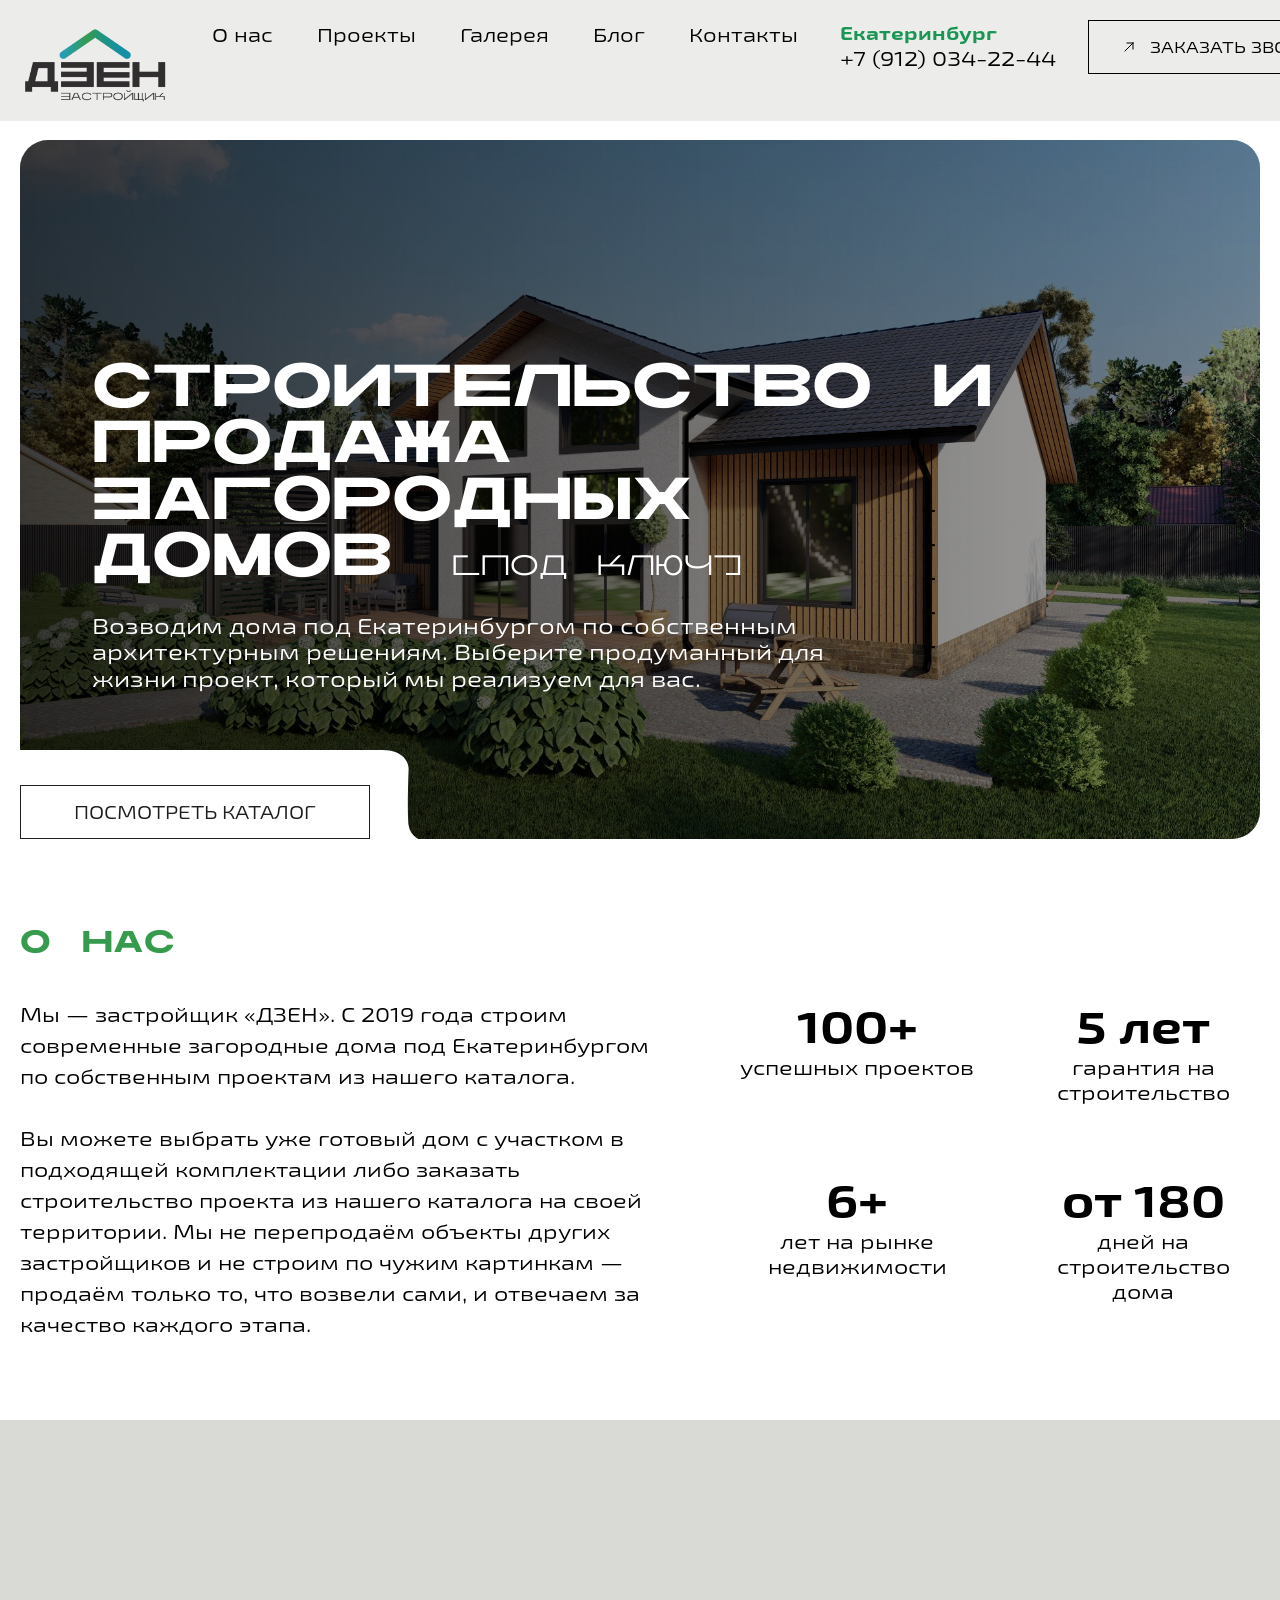
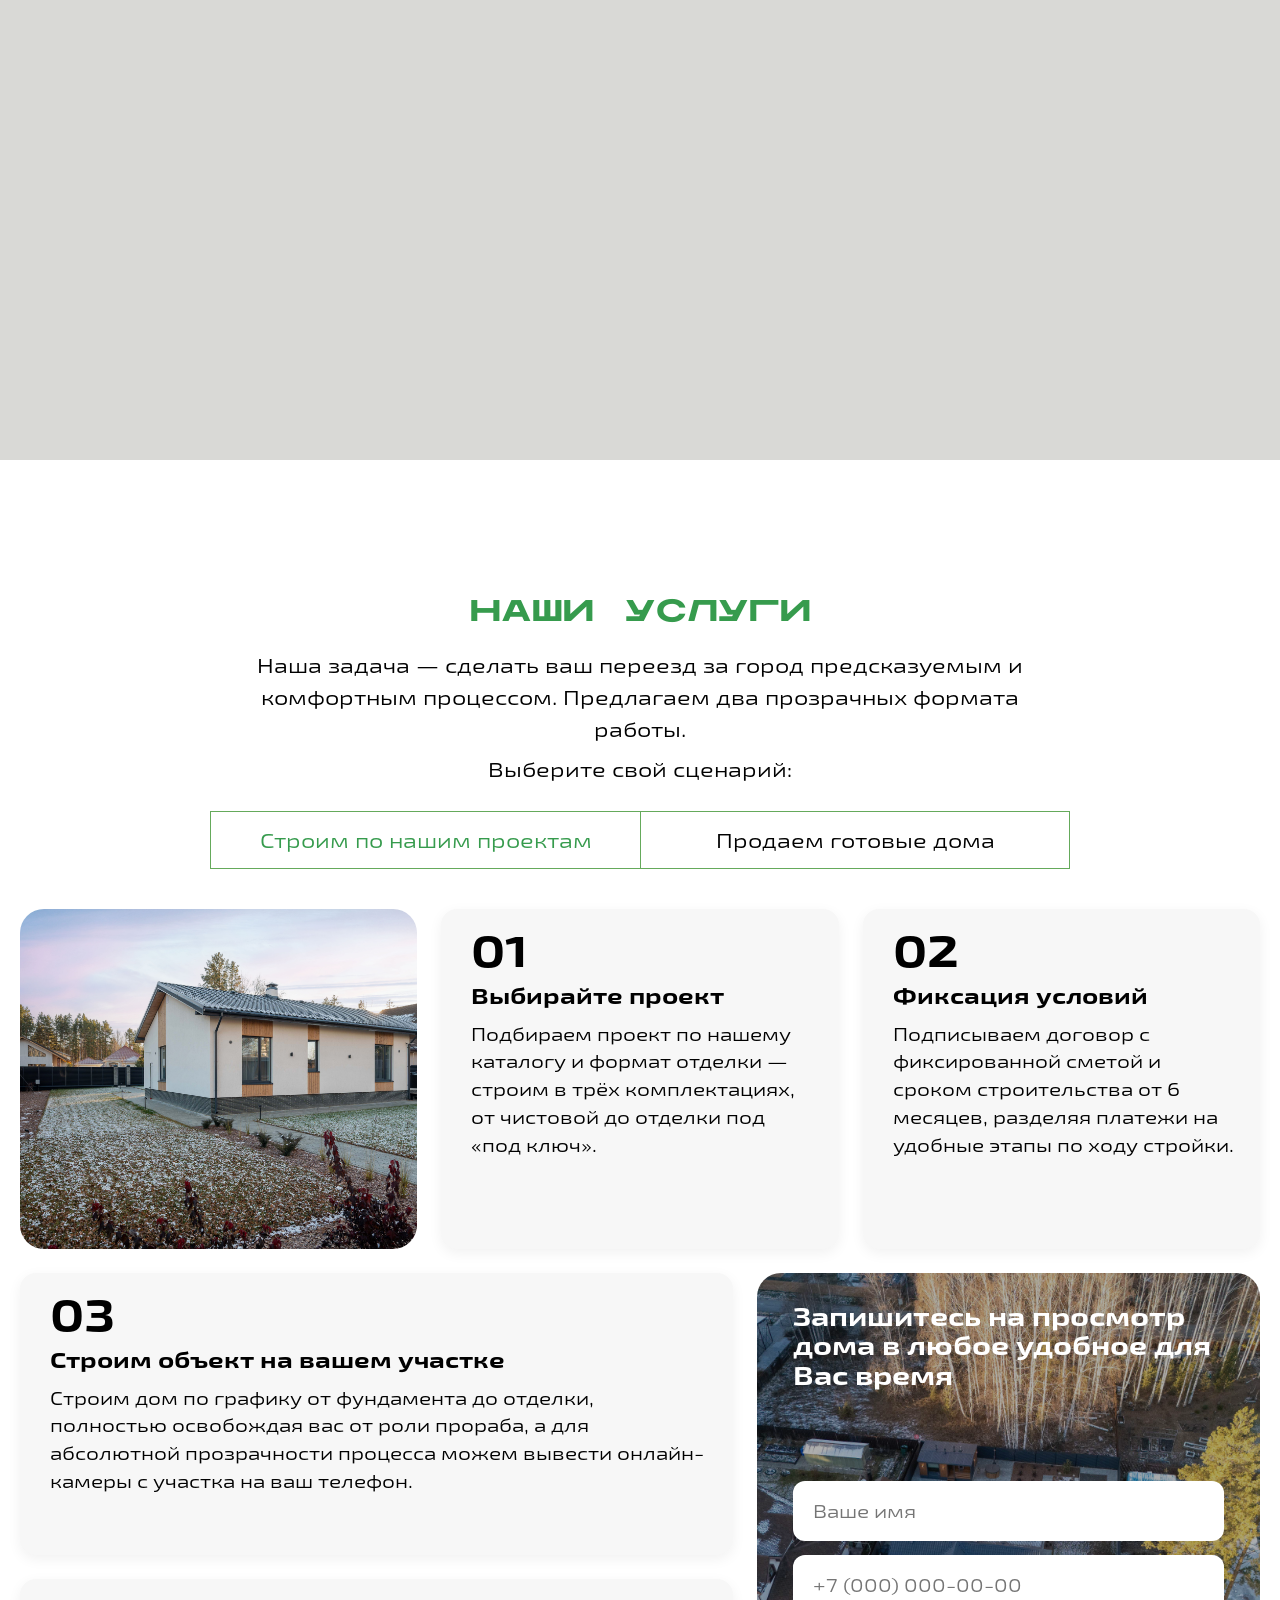
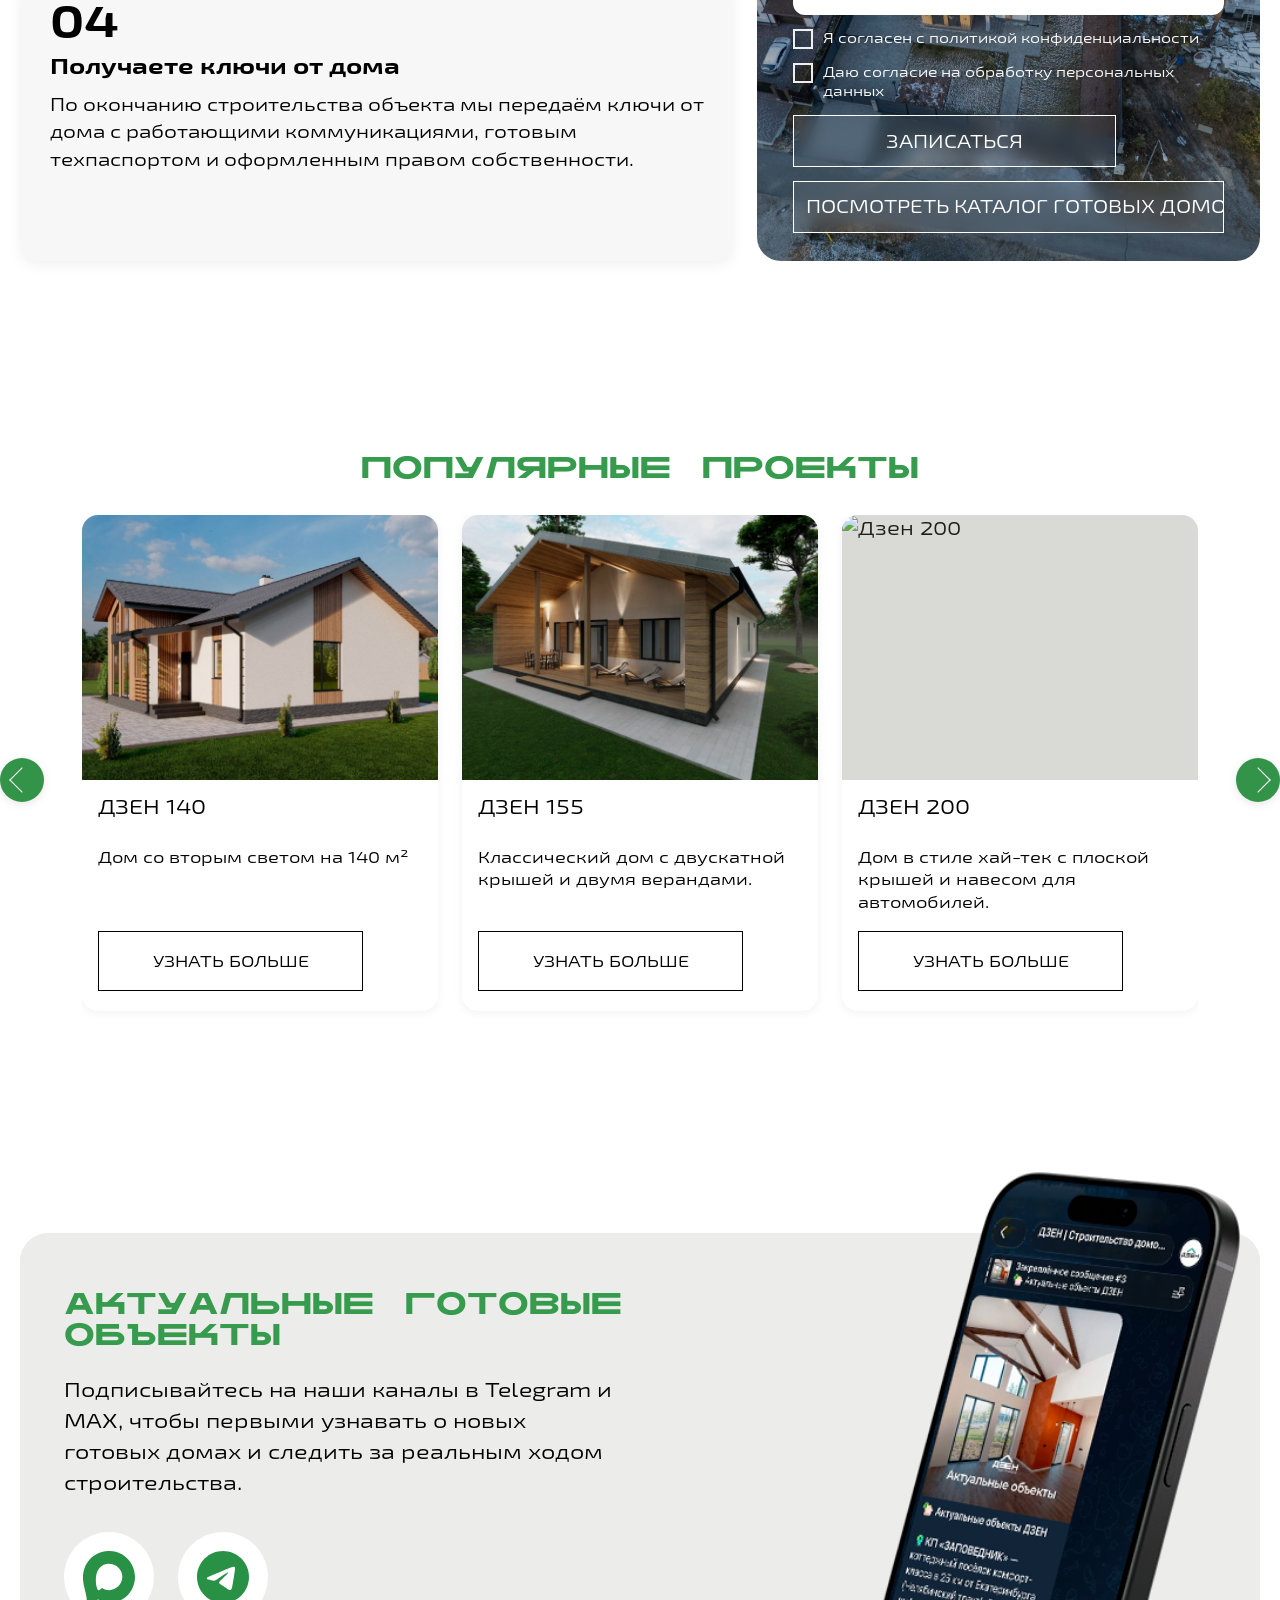
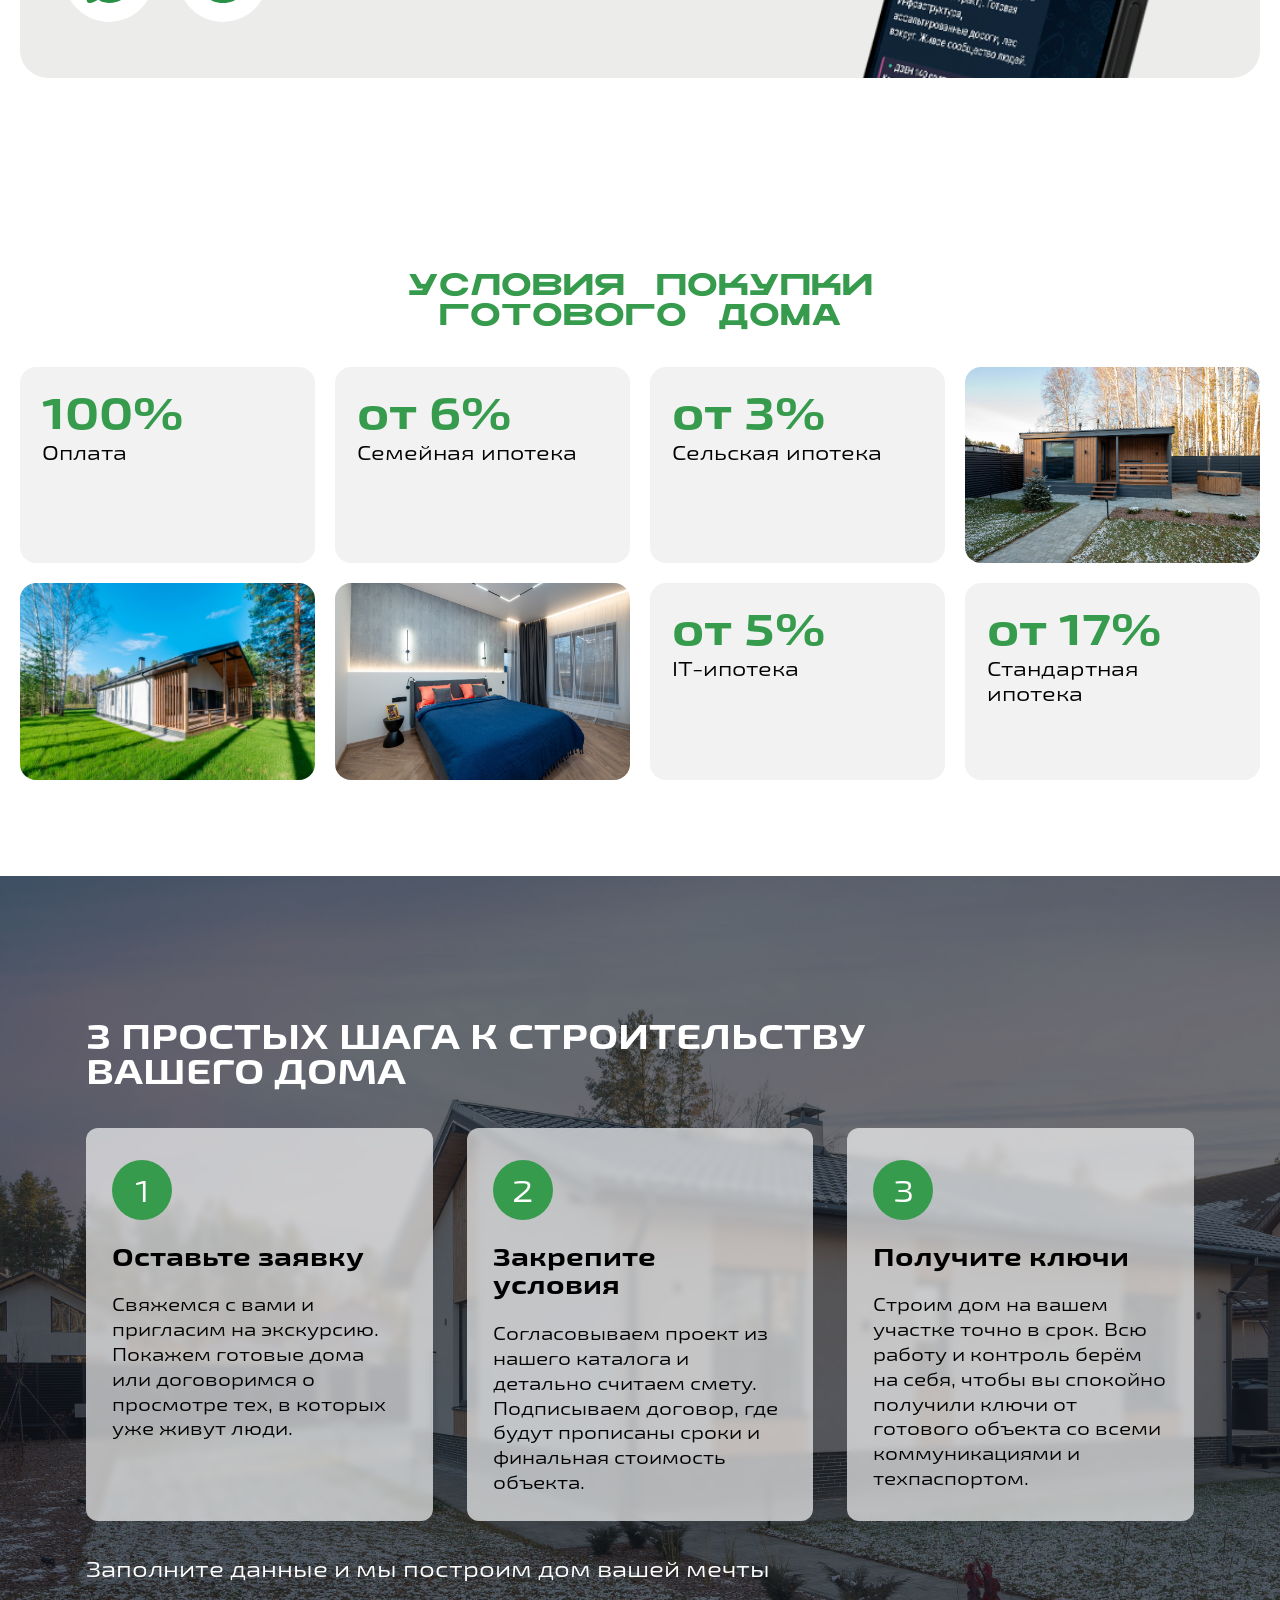
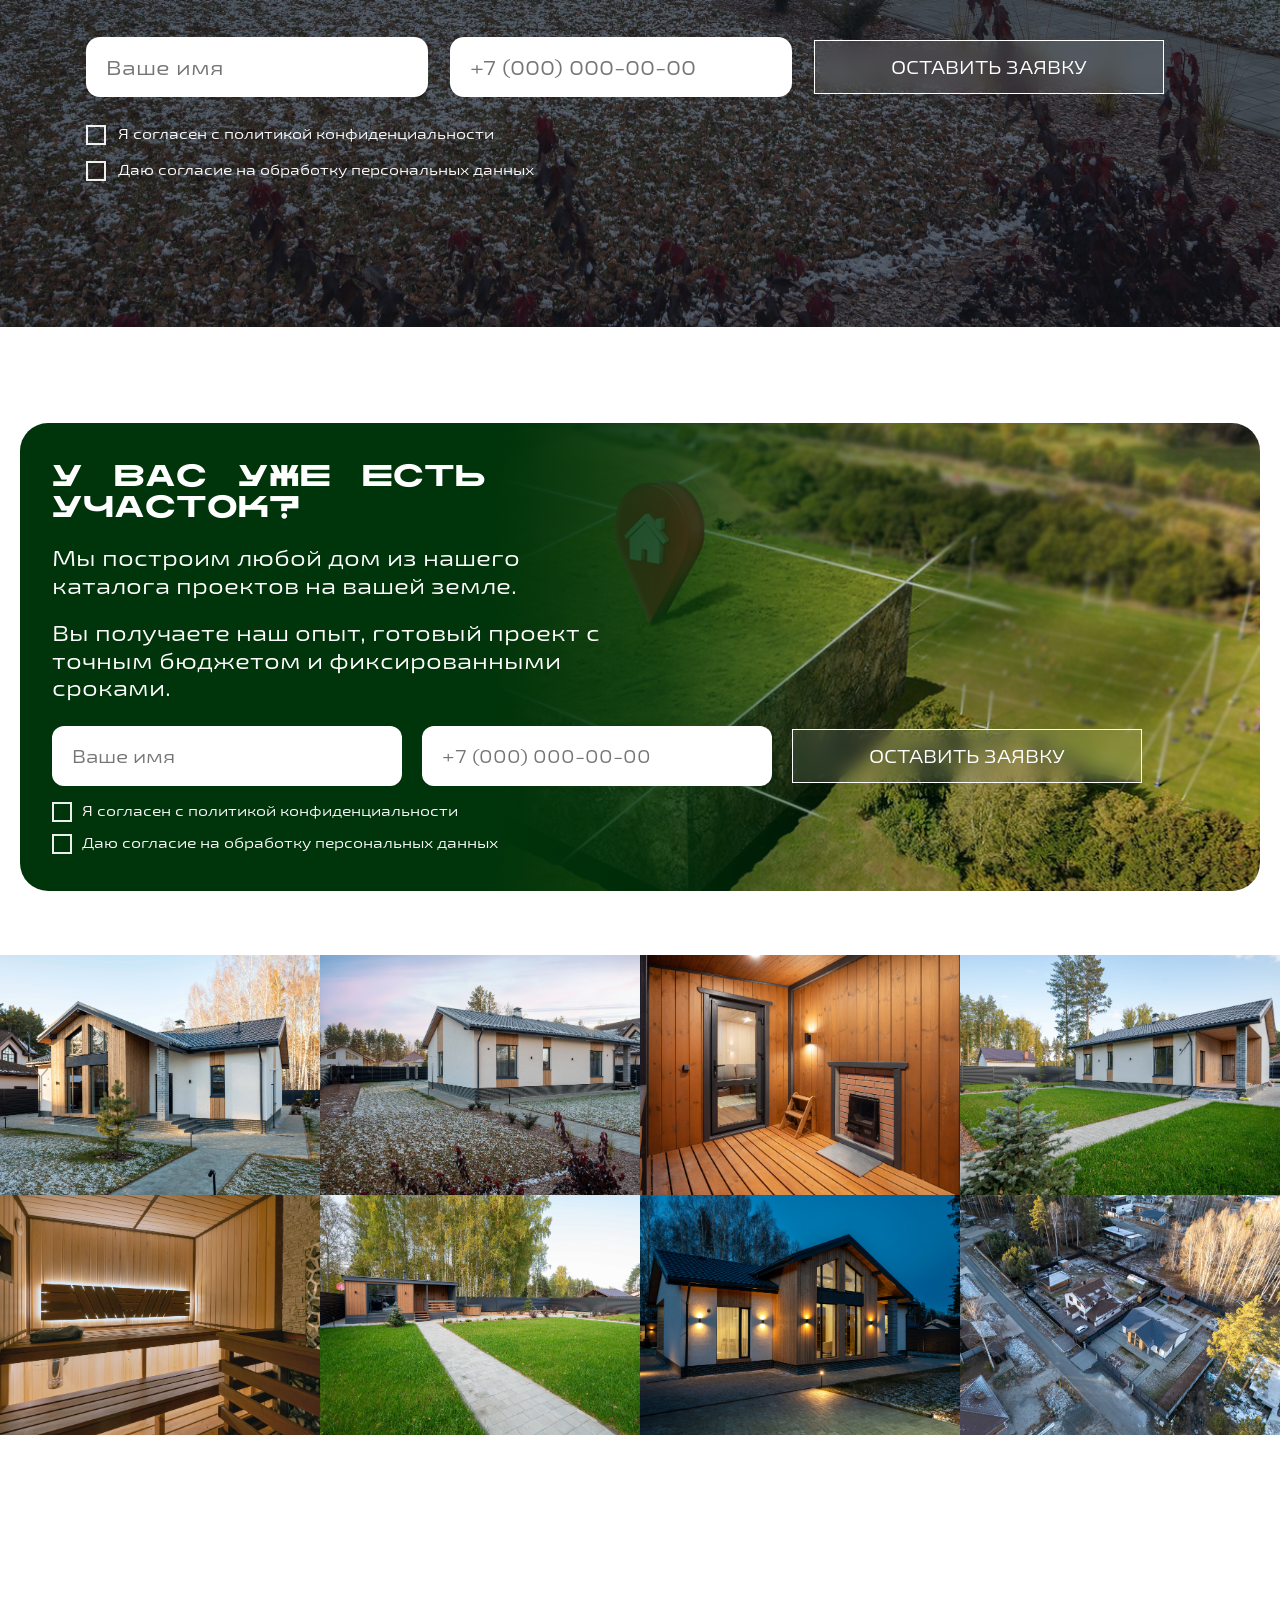
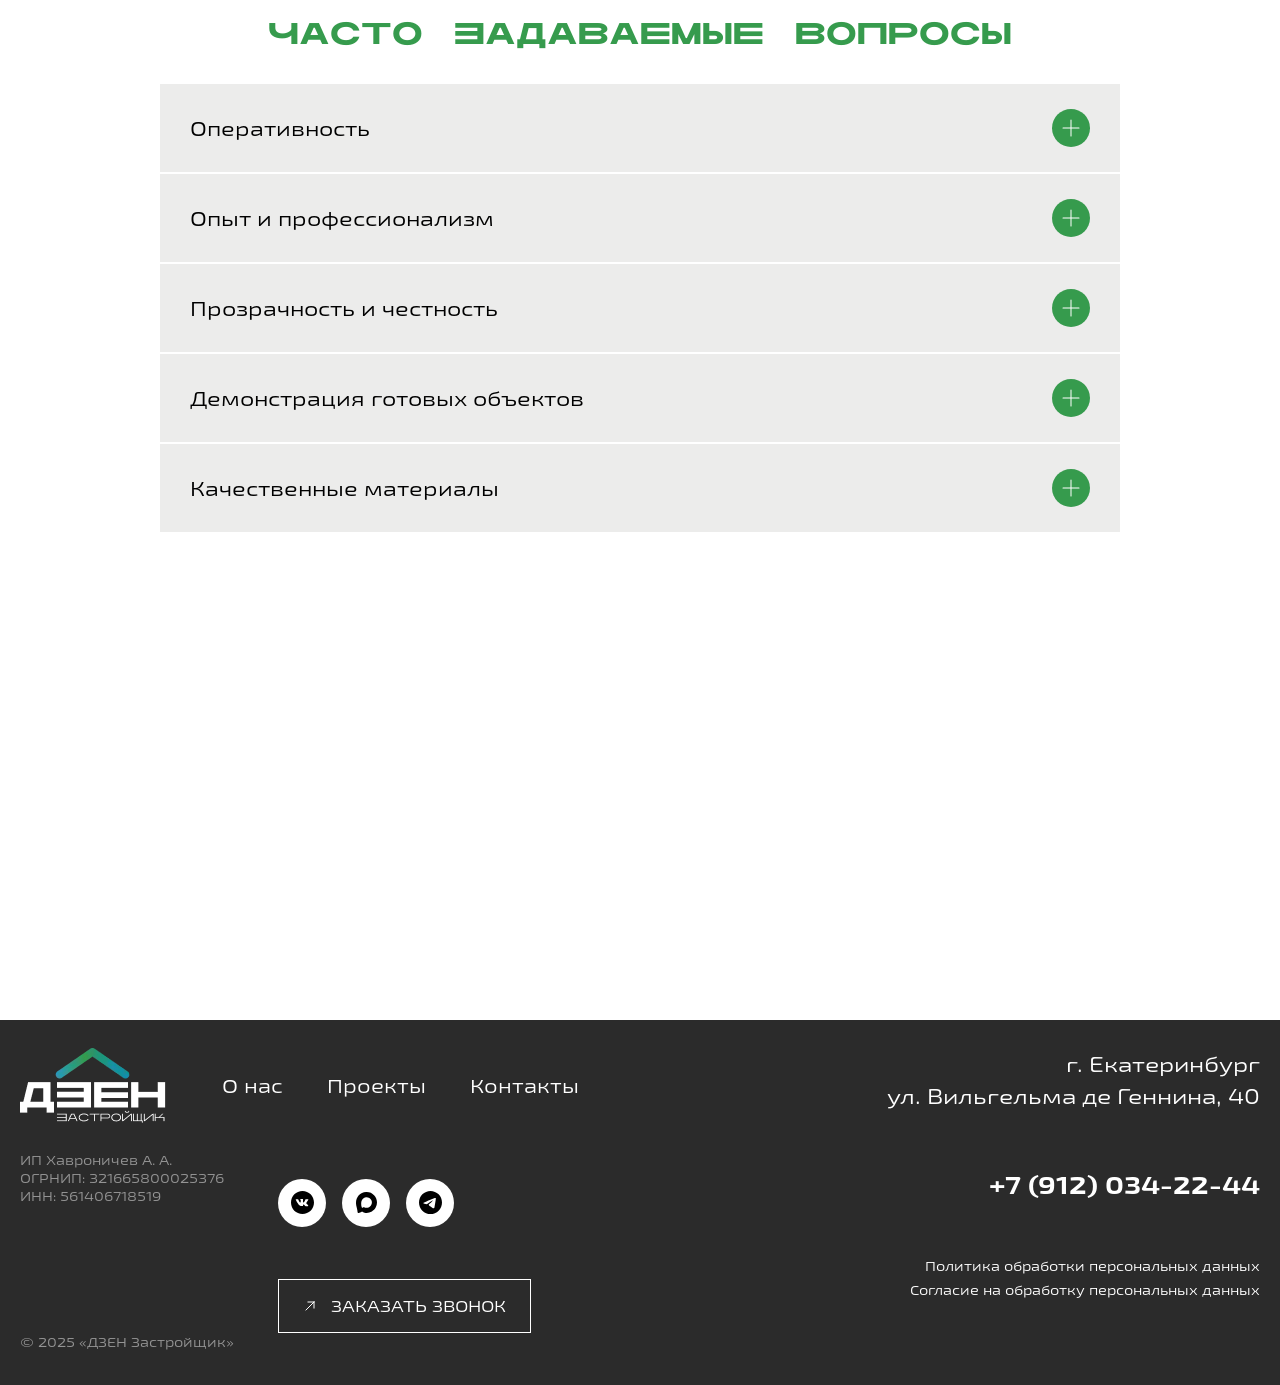
==== commit 06e5a359: "The beginning of making edits Co-authored-by: Copilot <copilot@github.com>" ====
--- a/index.html
+++ b/index.html
@@ -260,7 +260,7 @@
                                             <span>Даю согласие на обработку персональных данных</span>
                                         </label>
 
-                                        <button type="submit" class="services-form__btn btn btn--shine">
+                                        <button type="submit" class="services-form__btn btn btn--shine apply-btn">
                                             ЗАПИСАТЬСЯ
                                         </button>
 
--- a/style.css
+++ b/style.css
@@ -962,6 +962,10 @@
   background: rgba(201, 164, 106, .08);
 }
 
+.apply-btn {
+  width: 75%
+}
+
 .ready-objects {
   padding-block: 64px 96px;
 }
@@ -2259,6 +2263,31 @@
   line-height: 1.25;
   font-weight: 600;
 }
+.project-hero__slider {
+  position: relative;
+}
+
+.project-hero__slider .arrow {
+  position: absolute;
+  top: 50%;
+  transform: translateY(-50%);
+  z-index: 10;
+}
+
+.project-hero__slider .arrow--prev {
+  left: 20px;
+}
+
+.project-hero__slider .arrow--next {
+  right: 20px;
+}
+
+.project-plan__image {
+  height: 498px;
+  border-radius: 14px;
+  overflow: hidden;
+}
+
 
 @media (max-width: 1200px) {
 
@@ -2405,6 +2434,53 @@
   :is(.site-footer__right, .site-footer__legal) {
     align-items: flex-start;
     text-align: left;
+  }
+
+  .project-hero__layout {
+    grid-template-columns: 1fr;
+    gap: 24px;
+  }
+
+  .project-about__grid {
+    grid-template-columns: 1fr;
+    gap: 32px;
+  }
+
+  .project-plan__grid {
+    grid-template-columns: 1fr;
+    gap: 24px;
+  }
+
+  .project-format__grid {
+    grid-template-columns: repeat(2, 1fr);
+    gap: 28px;
+  }
+
+  .project-gallery__layout {
+    grid-template-columns: 1fr;
+    gap: 16px;
+  }
+
+  .project-consult__inner {
+    grid-template-columns: 1fr;
+    gap: 40px;
+    padding: 40px 24px;
+  }
+
+  .project-bottom-cta__box {
+    min-height: auto;
+    padding-bottom: 40px;
+  }
+
+  .project-bottom-cta__main {
+    padding: 80px 24px 60px;
+  }
+
+  .project-bottom-cta__stats {
+    position: static;
+    width: 100%;
+    padding: 24px 24px 0;
+    gap: 16px;
   }
 }
 
@@ -2685,6 +2761,29 @@
   .site-footer__button {
     width: 100%;
   }
+
+  .project-format__grid {
+    grid-template-columns: 1fr;
+  }
+
+  .project-gallery__image {
+    height: auto;
+    aspect-ratio: 16 / 9;
+  }
+
+  .steps__inner,
+  .project-visit .steps__inner {
+    padding: 40px 20px;
+  }
+
+  .steps__form-new {
+    grid-template-columns: 1fr;
+    gap: 16px;
+  }
+
+  .steps__submit {
+    width: 100%;
+  }
 }
 
 @media (max-width: 768px) {
@@ -3196,6 +3295,71 @@
     height: 62px;
     font-size: 22px;
   }
+
+  .project-hero {
+    padding: 32px 0 40px;
+  }
+
+  .project-hero__title {
+    font-size: 32px;
+    margin-bottom: 20px;
+  }
+
+  .project-about {
+    padding: 48px 0;
+  }
+
+  .project-about__title,
+  .project-plan__caption {
+    font-size: 24px;
+  }
+
+  .project-about__text,
+  .project-about__note {
+    font-size: 17px;
+  }
+
+  .project-plan {
+    padding: 10px 0 40px;
+  }
+
+  .project-plan__card {
+    padding: 16px;
+  }
+
+  .project-format {
+    padding: 40px 0 60px;
+  }
+
+  .project-consult {
+    padding-bottom: 48px;
+  }
+
+  .project-consult__inner {
+    padding: 32px 20px;
+  }
+
+  .project-consult__text {
+    font-size: 18px;
+  }
+
+  .project-bottom-cta__main {
+    padding: 60px 20px 40px;
+  }
+
+  .project-bottom-cta__title {
+    font-size: 28px;
+  }
+
+  .btn {
+    min-height: 52px;
+    padding: 0 24px;
+    font-size: 17px;
+  }
+
+  .btn--full {
+    width: 100%;
+  }
 }
 
 @media (max-width: 390px) {
@@ -3246,4 +3410,22 @@
     height: 56px;
     font-size: 18px;
   }
+
+  .project-hero__info {
+    padding: 28px 20px;
+  }
+
+  .project-about__facts {
+    gap: 20px;
+    flex-direction: column;
+  }
+
+  .plan-lightbox__dialog {
+    padding: 20px;
+  }
+
+  .plan-lightbox__arrow {
+    width: 40px;
+    height: 40px;
+  }
 }
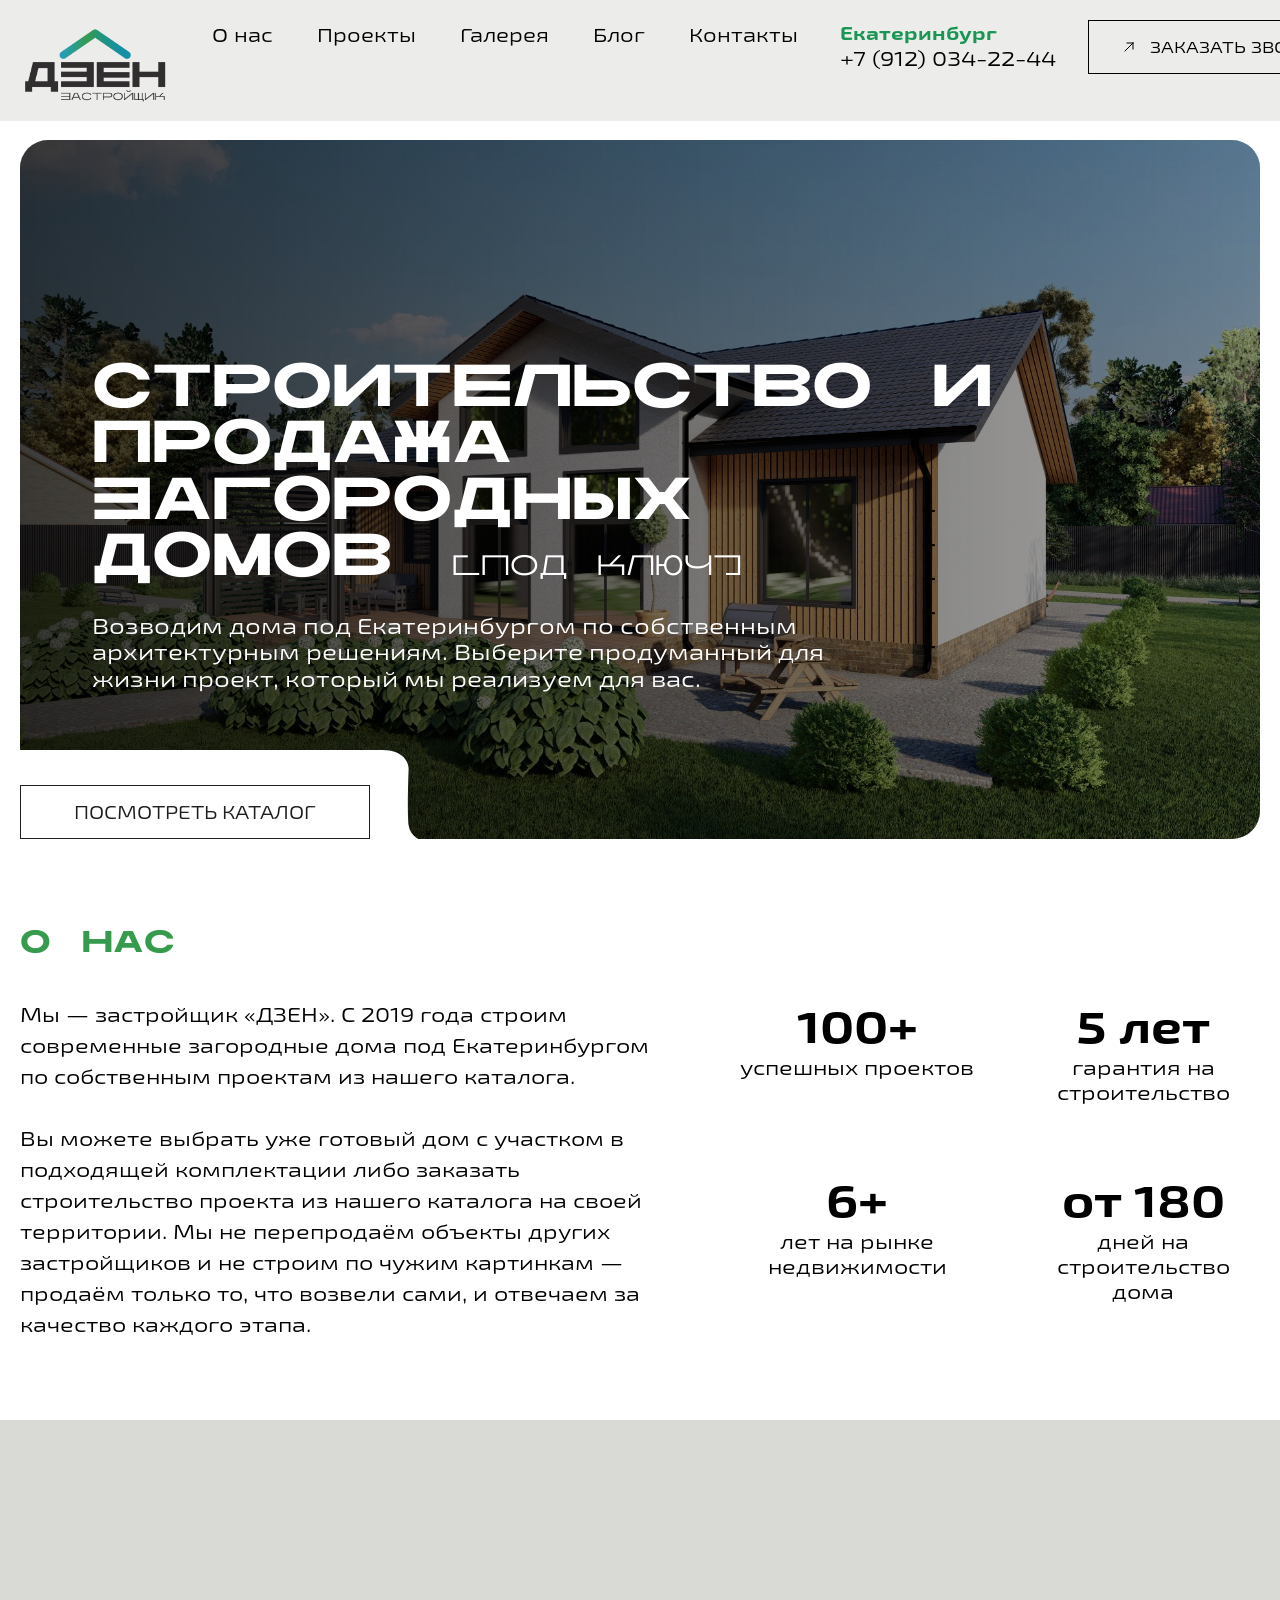
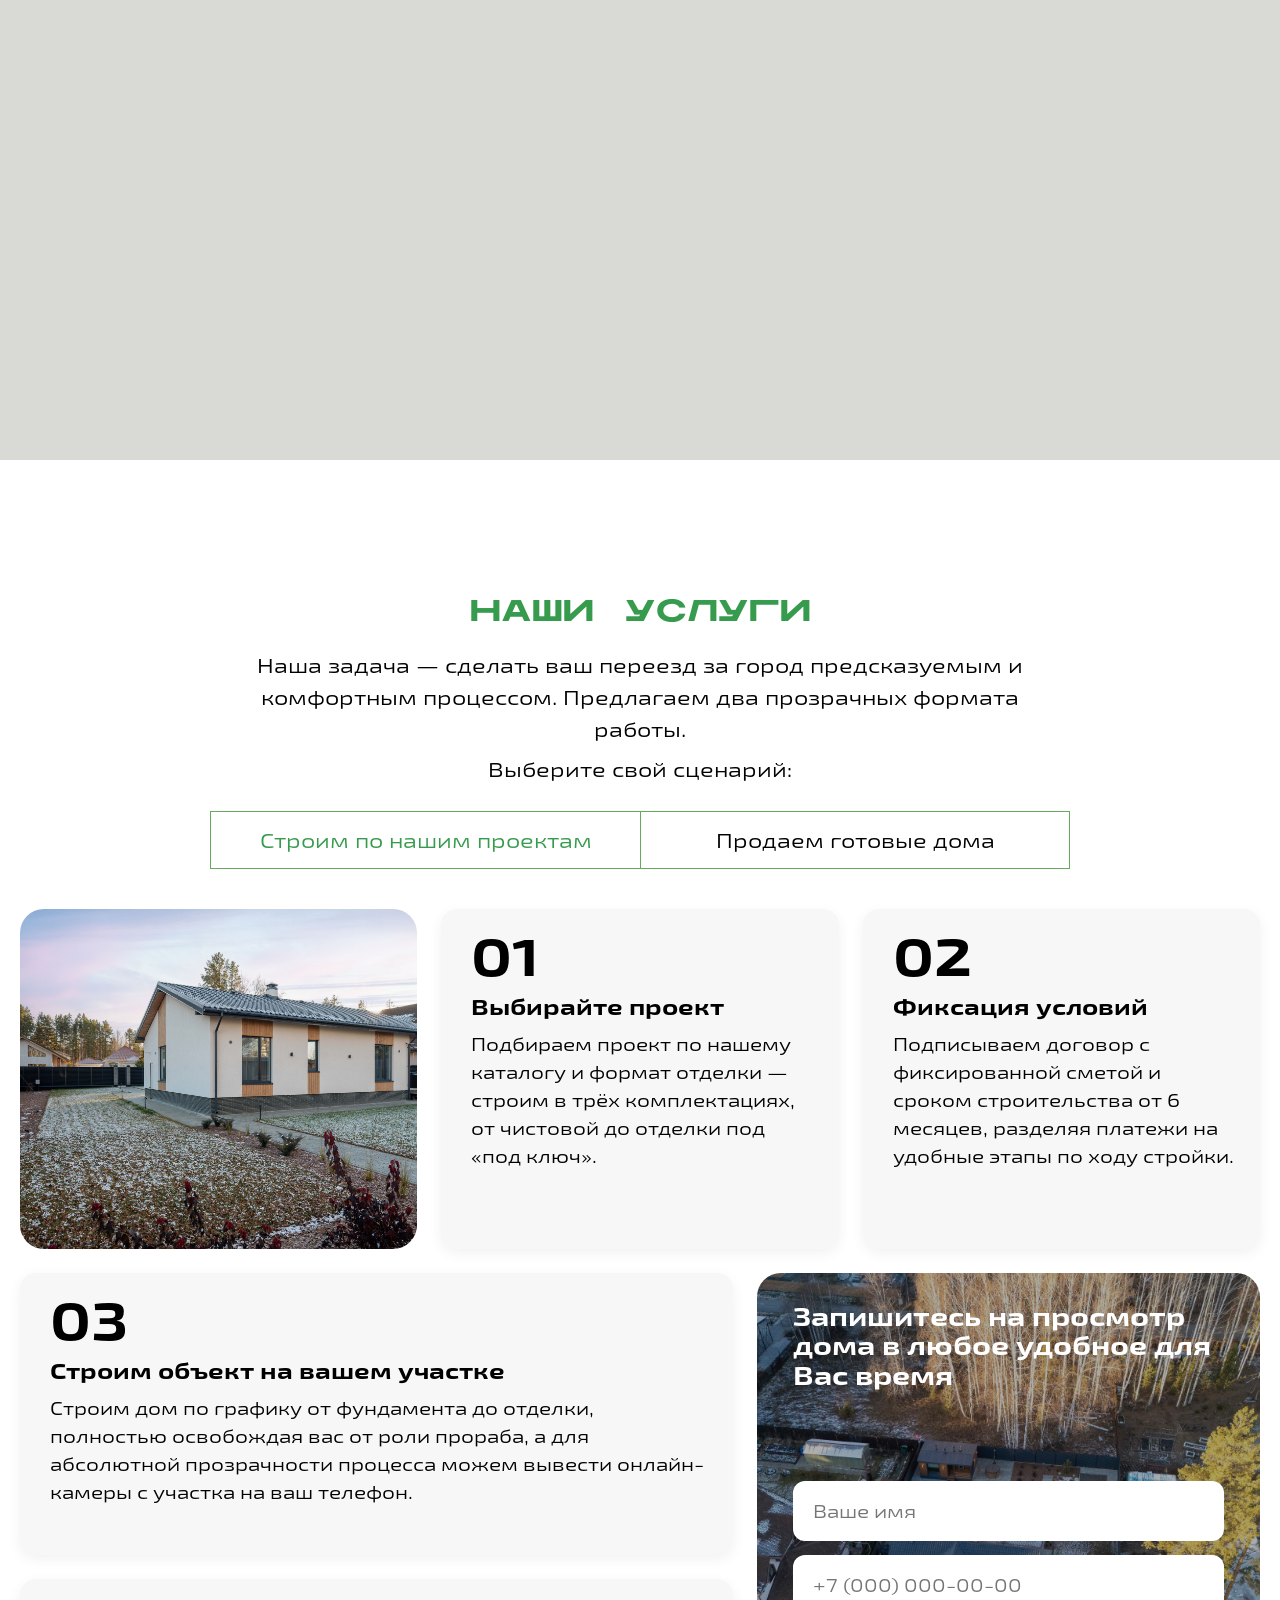
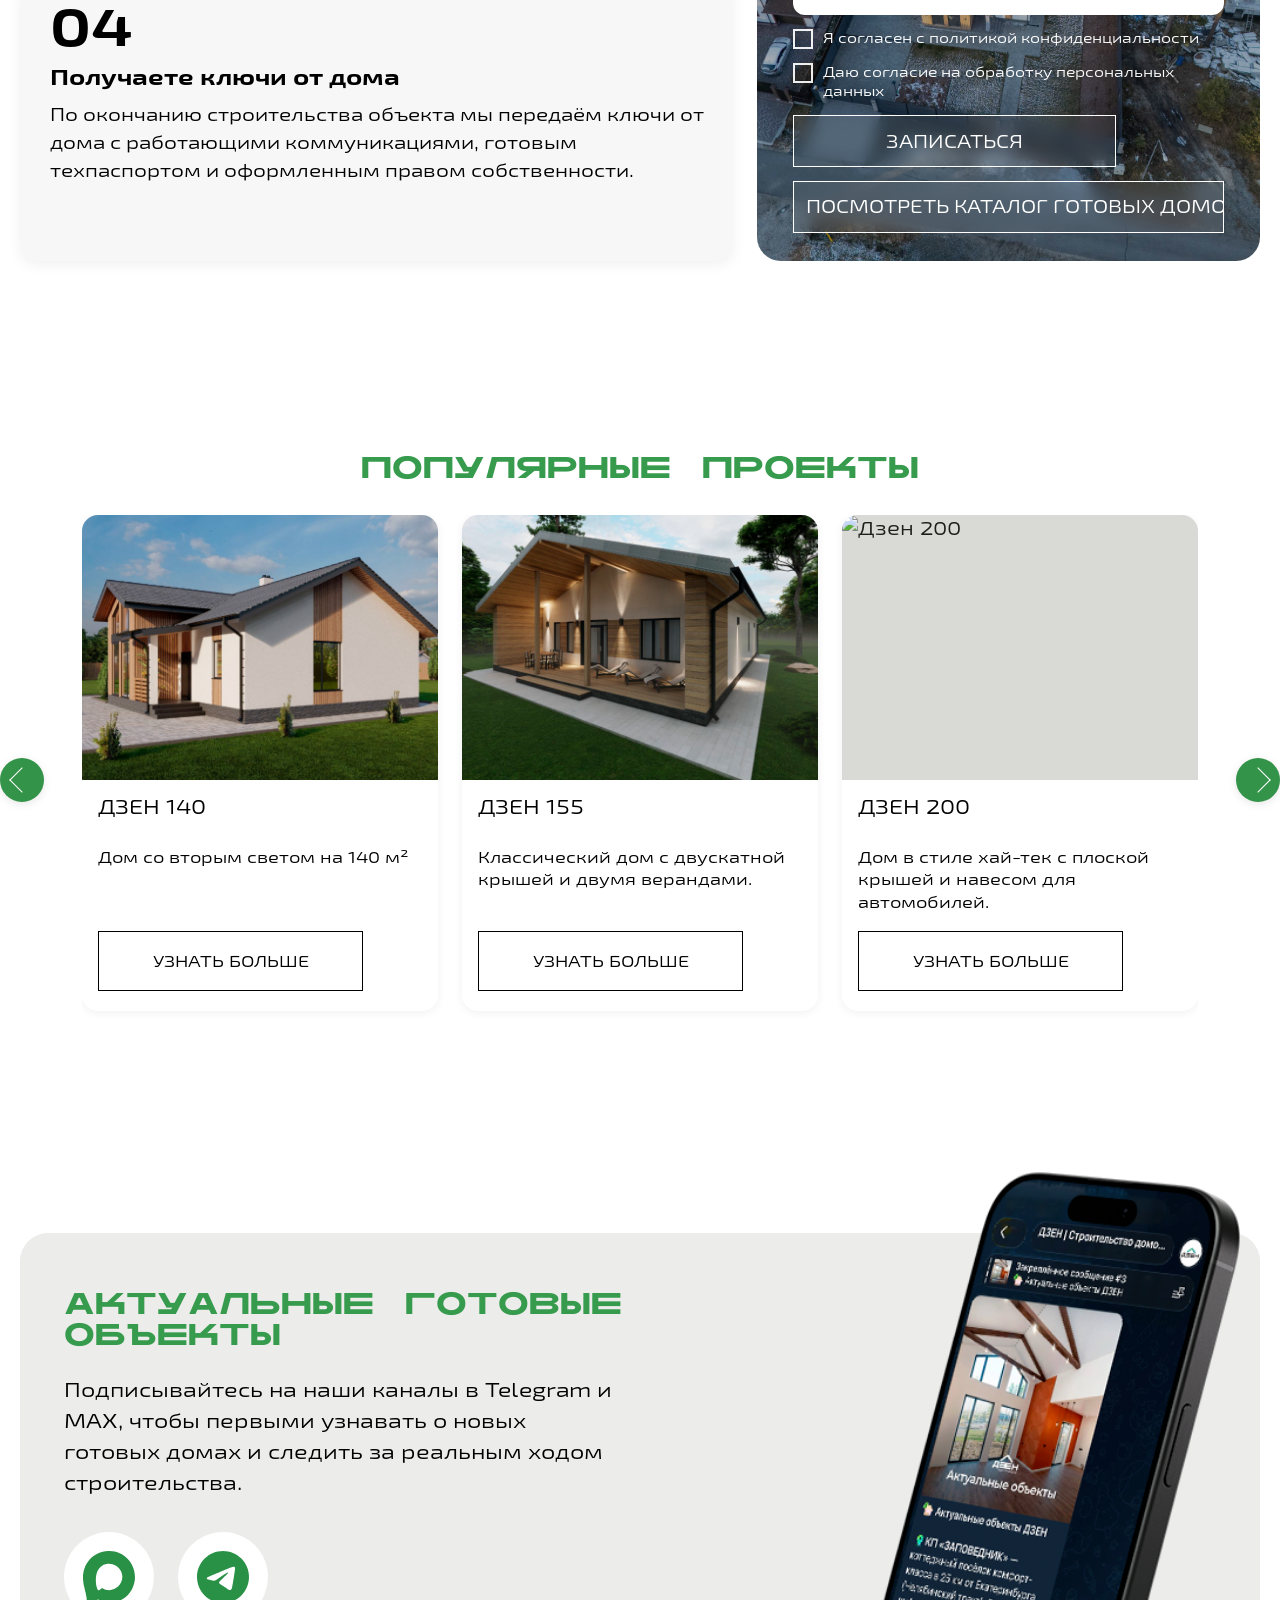
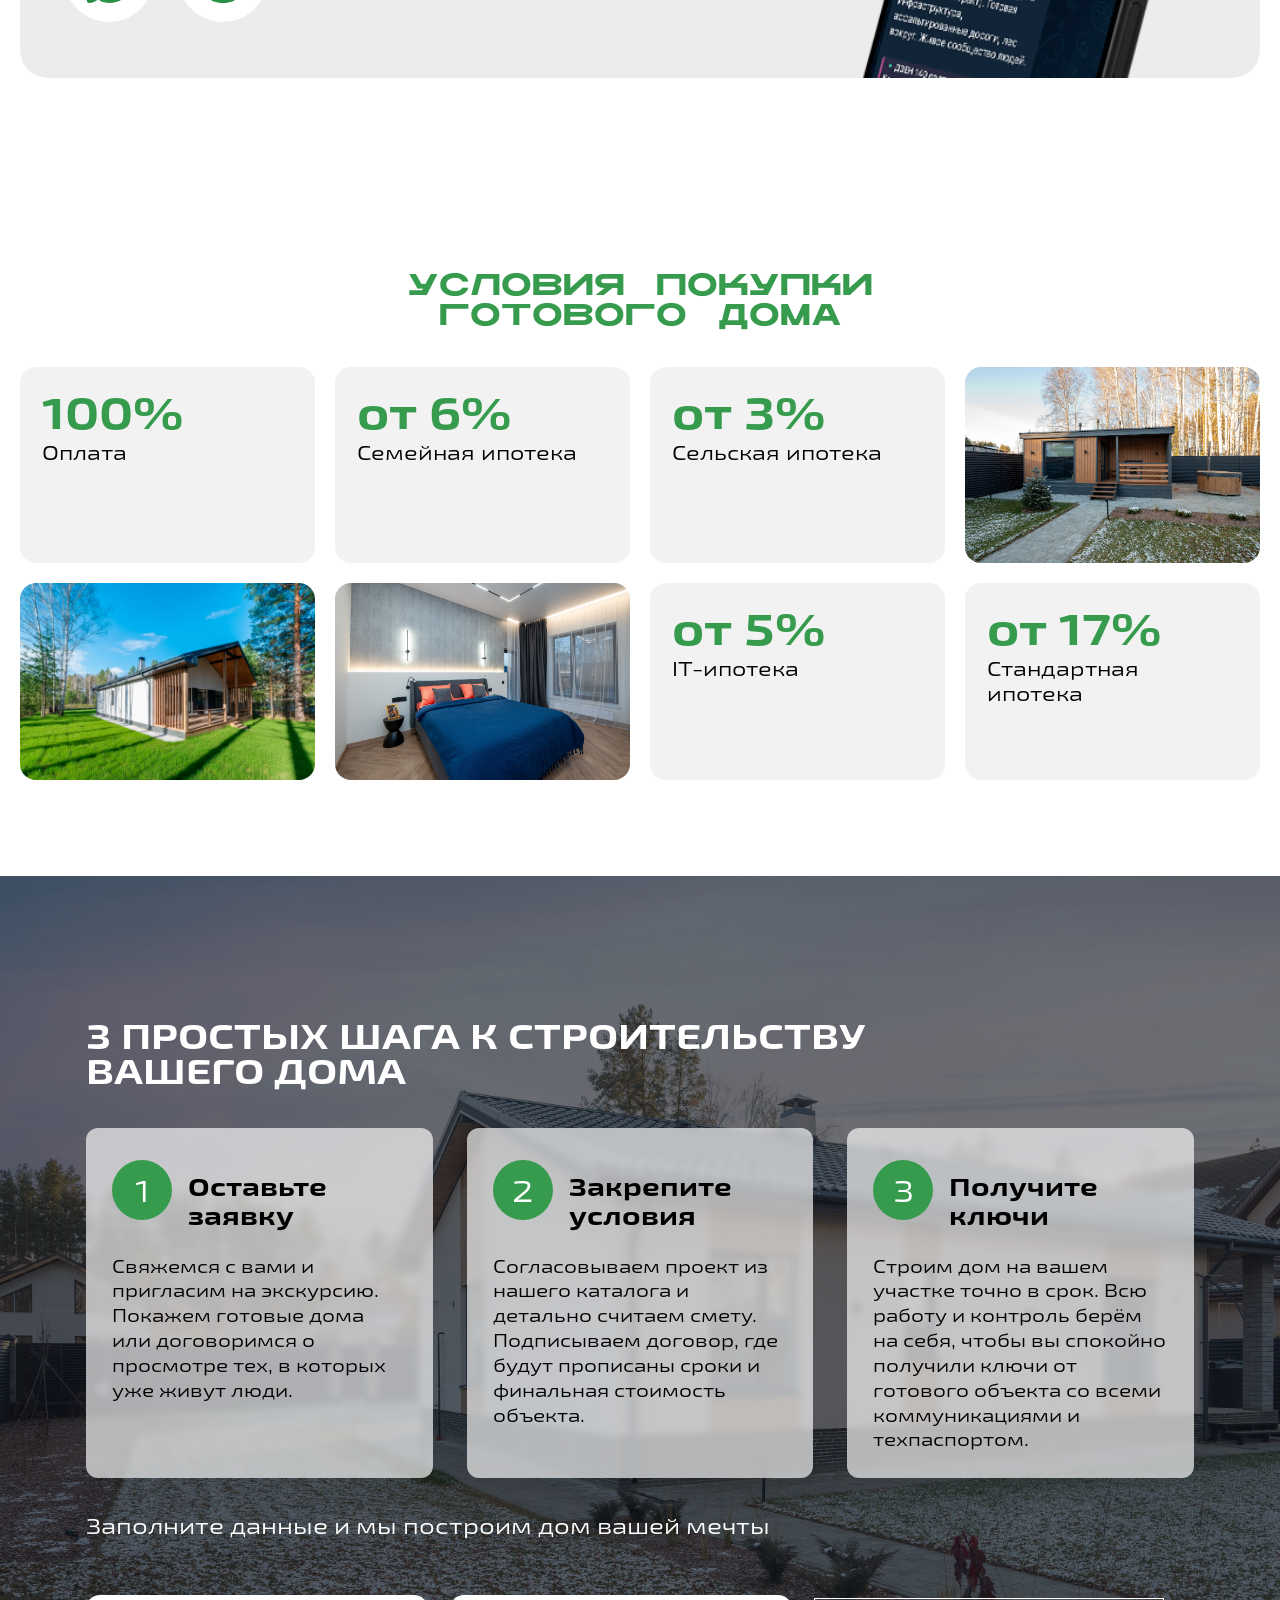
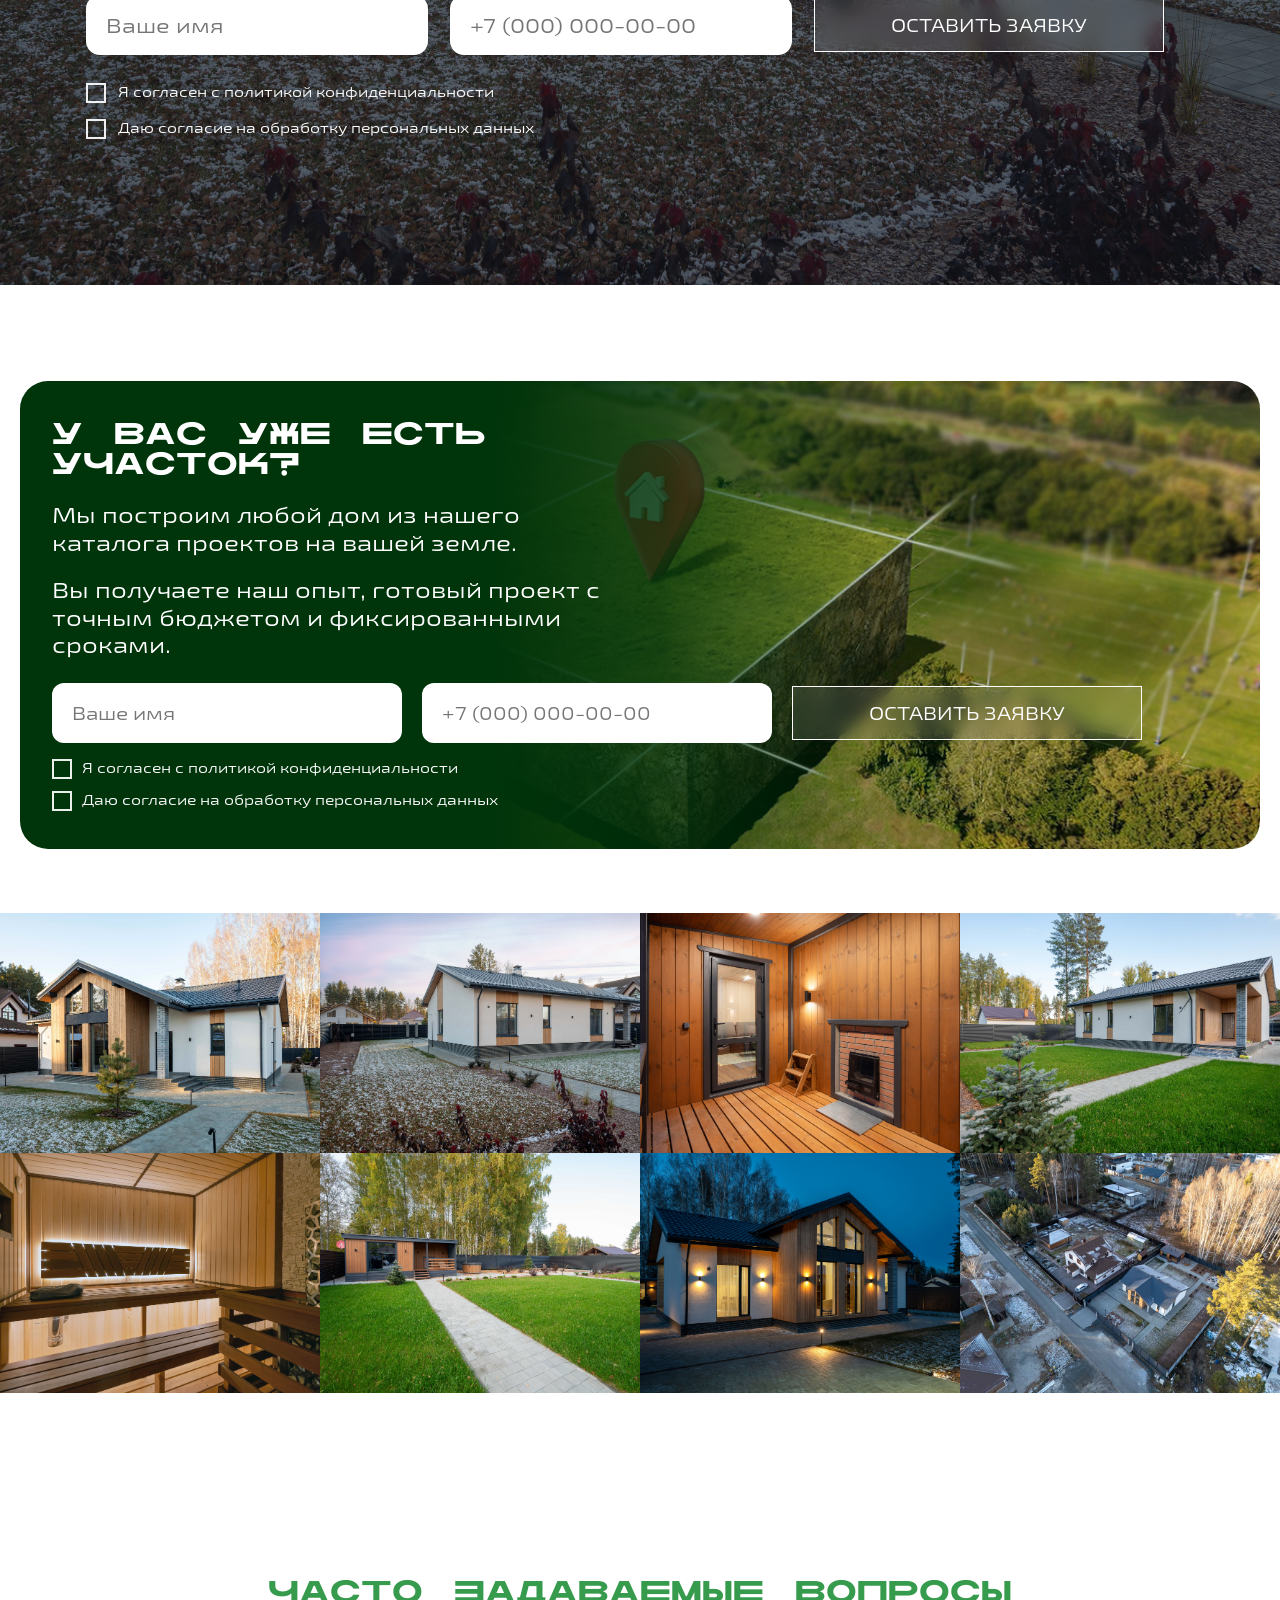
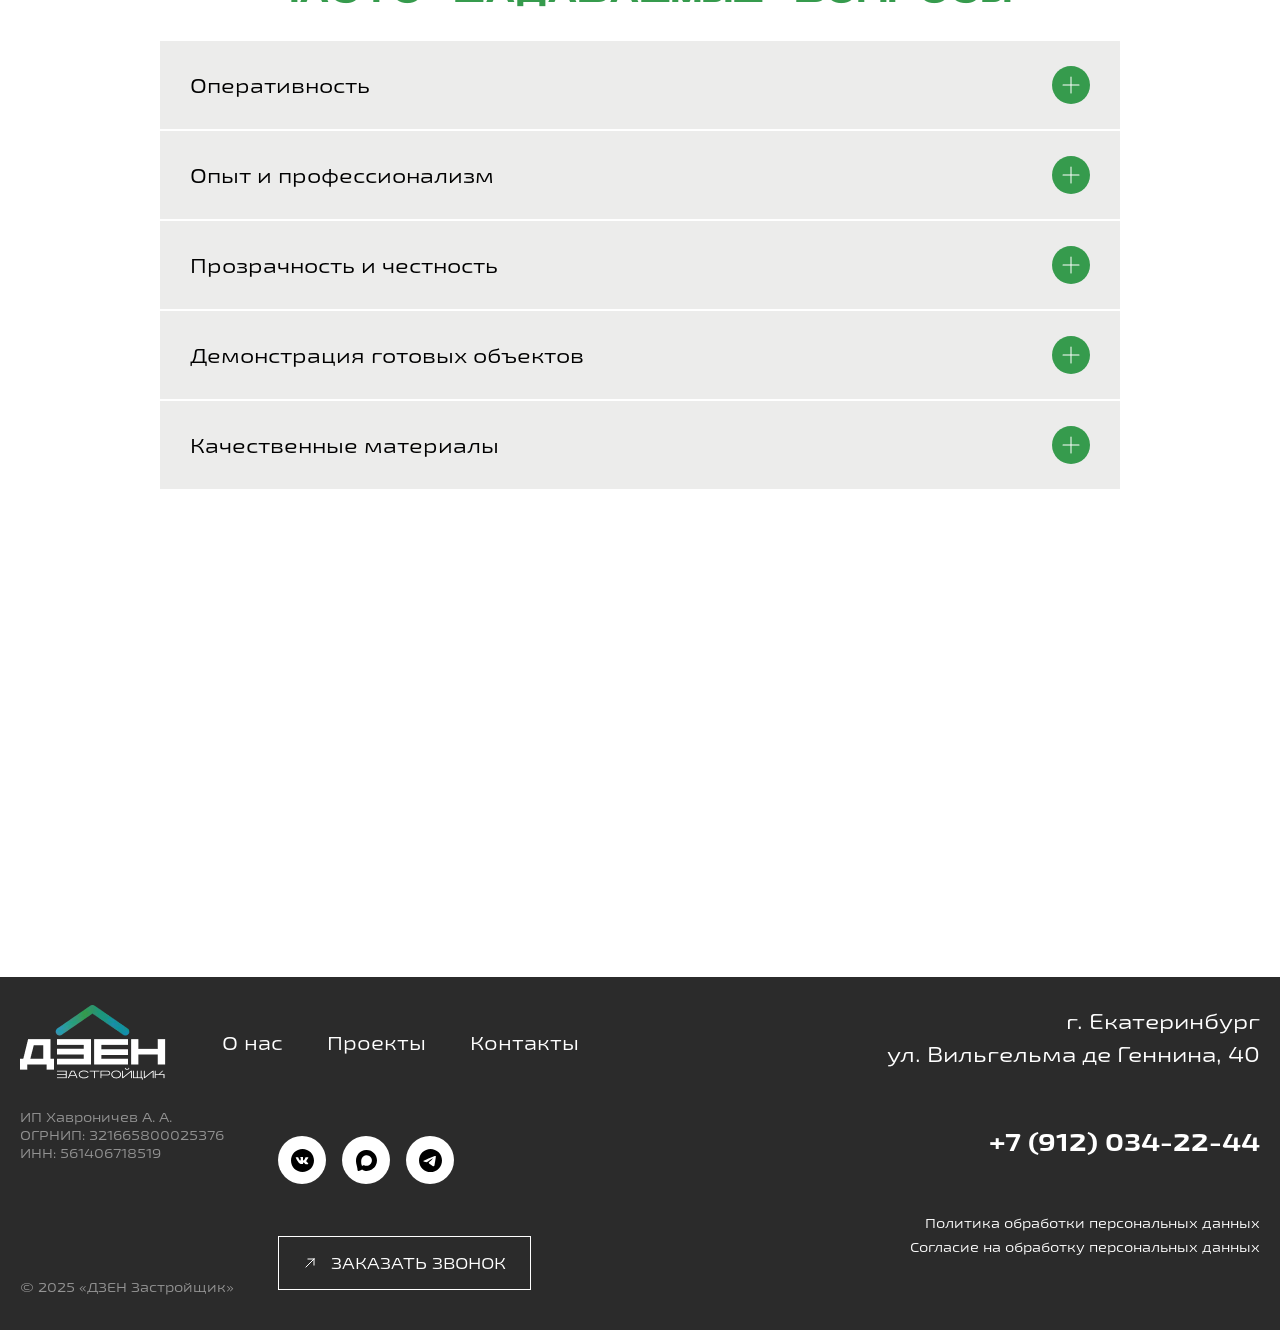
==== commit 46363fa8: "pr Co-authored-by: Copilot <copilot@github.com>" ====
--- a/index.html
+++ b/index.html
@@ -502,8 +502,10 @@
 
                     <div class="steps__cards">
                         <article class="steps-panel">
-                            <div class="steps-panel__num">1</div>
-                            <h3 class="steps-panel__title">Оставьте заявку</h3>
+                            <div class="steps-panel__head">
+                                <div class="steps-panel__num">1</div>
+                                <h3 class="steps-panel__title">Оставьте заявку</h3>
+                            </div>
                             <p class="steps-panel__text">
                                 Свяжемся с вами и пригласим на экскурсию. Покажем готовые дома
                                 или договоримся о просмотре тех, в которых уже живут люди.
@@ -511,8 +513,10 @@
                         </article>
 
                         <article class="steps-panel">
-                            <div class="steps-panel__num">2</div>
-                            <h3 class="steps-panel__title">Закрепите условия</h3>
+                            <div class="steps-panel__head">
+                                <div class="steps-panel__num">2</div>
+                                <h3 class="steps-panel__title">Закрепите условия</h3>
+                            </div>
                             <p class="steps-panel__text">
                                 Согласовываем проект из нашего каталога и детально считаем смету.
                                 Подписываем договор, где будут прописаны сроки и финальная
@@ -521,8 +525,10 @@
                         </article>
 
                         <article class="steps-panel">
-                            <div class="steps-panel__num">3</div>
-                            <h3 class="steps-panel__title">Получите ключи</h3>
+                            <div class="steps-panel__head">
+                                <div class="steps-panel__num">3</div>
+                                <h3 class="steps-panel__title">Получите ключи</h3>
+                            </div>
                             <p class="steps-panel__text">
                                 Строим дом на вашем участке точно в срок. Всю работу и контроль
                                 берём на себя, чтобы вы спокойно получили ключи от готового
@@ -801,11 +807,12 @@
                         </div>
                     </div>
 
-                    <a href="#" class="site-footer__button btn btn--shine btn--arrow">
-                        <span>ЗАКАЗАТЬ ЗВОНОК</span>
-                    </a>
-
-                    <div class="site-footer__copy">© 2025 «ДЗЕН Застройщик»</div>
+                    <div class="site-footer__bottom">
+                        <a href="#" class="site-footer__button btn btn--shine btn--arrow">
+                            <span>ЗАКАЗАТЬ ЗВОНОК</span>
+                        </a>
+                        <div class="site-footer__copy">© 2025 «ДЗЕН Застройщик»</div>
+                    </div>
                 </div>
 
                 <div class="site-footer__right">
--- a/style.css
+++ b/style.css
@@ -1100,6 +1100,13 @@
   color: var(--black);
 }
 
+.steps-panel__head {
+  display: flex;
+  align-items: center;
+  gap: 16px;
+  margin-bottom: 12px;
+}
+
 .steps-panel__num {
   display: inline-flex;
   align-items: center;
@@ -1111,12 +1118,14 @@
   background: var(--green);
   font-size: 30px;
   color: var(--white);
+  flex-shrink: 0;
 }
 
 .steps-panel__title {
   margin-bottom: calc(var(--hero-button-bottom) + 2px);
   font-size: 25px;
   line-height: 1.15;
+  margin: 0;
 }
 
 .steps-panel__text {
@@ -1479,6 +1488,16 @@
   border-radius: 50%;
   background: var(--white);
   transition: .25s;
+}
+
+.service-card__number {
+  font-weight: 900;
+  font-size: 52px;
+  line-height: 1;
+}
+
+.site-footer__copy {
+  margin-top: -12px;
 }
 
 .site-footer__social img {
@@ -1915,13 +1934,15 @@
 
 .project-format__more {
   display: flex;
+  align-items: center;
   justify-content: space-between;
-  align-items: center;
+  width: 100%;
   padding: 0;
   border: none;
   background: transparent;
-  font-size: 18px;
-  width: 100%;
+  cursor: pointer;
+  font-size: 20px;
+  color: inherit;
 }
 
 .project-format__more::after {
@@ -1929,9 +1950,7 @@
   width: 20px;
   height: 20px;
   flex-shrink: 0;
-  border-right: 2px solid currentColor;
-  border-bottom: 2px solid currentColor;
-  transform: rotate(45deg);
+  background: url("./assets/images/plus.png") center / contain no-repeat;
 }
 
 .project-format__details {
@@ -1955,7 +1974,7 @@
 }
 
 .project-visit {
-  padding: 0 0 78px;
+  padding: 0 0 0px;
   position: relative;
   overflow: hidden;
 }
@@ -1971,8 +1990,7 @@
 }
 
 .project-visit::before {
-  background: url("./assets/images/services-form-bg.jpg") center/cover no-repeat;
-  filter: blur(5px) brightness(.58);
+  background: linear-gradient(180deg, rgba(18, 18, 18, .4), rgba(18, 18, 18, .4)), url("./assets/images/services-form-bg.jpg") center/cover no-repeat;
 }
 
 .steps__inner,
@@ -2095,10 +2113,24 @@
 }
 
 .project-consult__box {
+  position: relative;
   border-radius: 20px;
   overflow: hidden;
-  background: linear-gradient(180deg, rgba(18, 18, 18, .4), rgba(18, 18, 18, .4)), url("./assets/images/project-140-consult-bg.jpg") center/cover no-repeat;
   box-shadow: 0 10px 24px rgba(0, 0, 0, .14);
+}
+
+.project-consult__box::before {
+  content: "";
+  position: absolute;
+  inset: 0;
+  background: url("./assets/images/project-140.jpg") center/cover no-repeat;
+  filter: blur(8px) brightness(0.58);
+  z-index: 1;
+}
+
+.project-consult__inner {
+  position: relative;
+  z-index: 2;
 }
 
 .project-consult__inner {
@@ -2201,6 +2233,7 @@
   border-radius: 28px;
   overflow: hidden;
   background: url("./assets/images/project-140.jpg") center/cover no-repeat;
+  border-bottom-left-radius: 0;
 }
 
 .project-bottom-cta__box::before {
@@ -2247,8 +2280,9 @@
 .project-bottom-cta__stat {
   padding: 24px 28px;
   border-radius: 8px;
-  background: rgba(14, 18, 20, .58);
-  backdrop-filter: blur(8px);
+  background: rgba(14, 18, 20, 0.411);
+
+  color: #ffffff;
 }
 
 .project-bottom-cta__stat-value {
@@ -2263,6 +2297,12 @@
   line-height: 1.25;
   font-weight: 600;
 }
+
+.project-bottom-cta .hero__button {
+  color: #000000;
+  border-color: #000000;
+}
+
 .project-hero__slider {
   position: relative;
 }
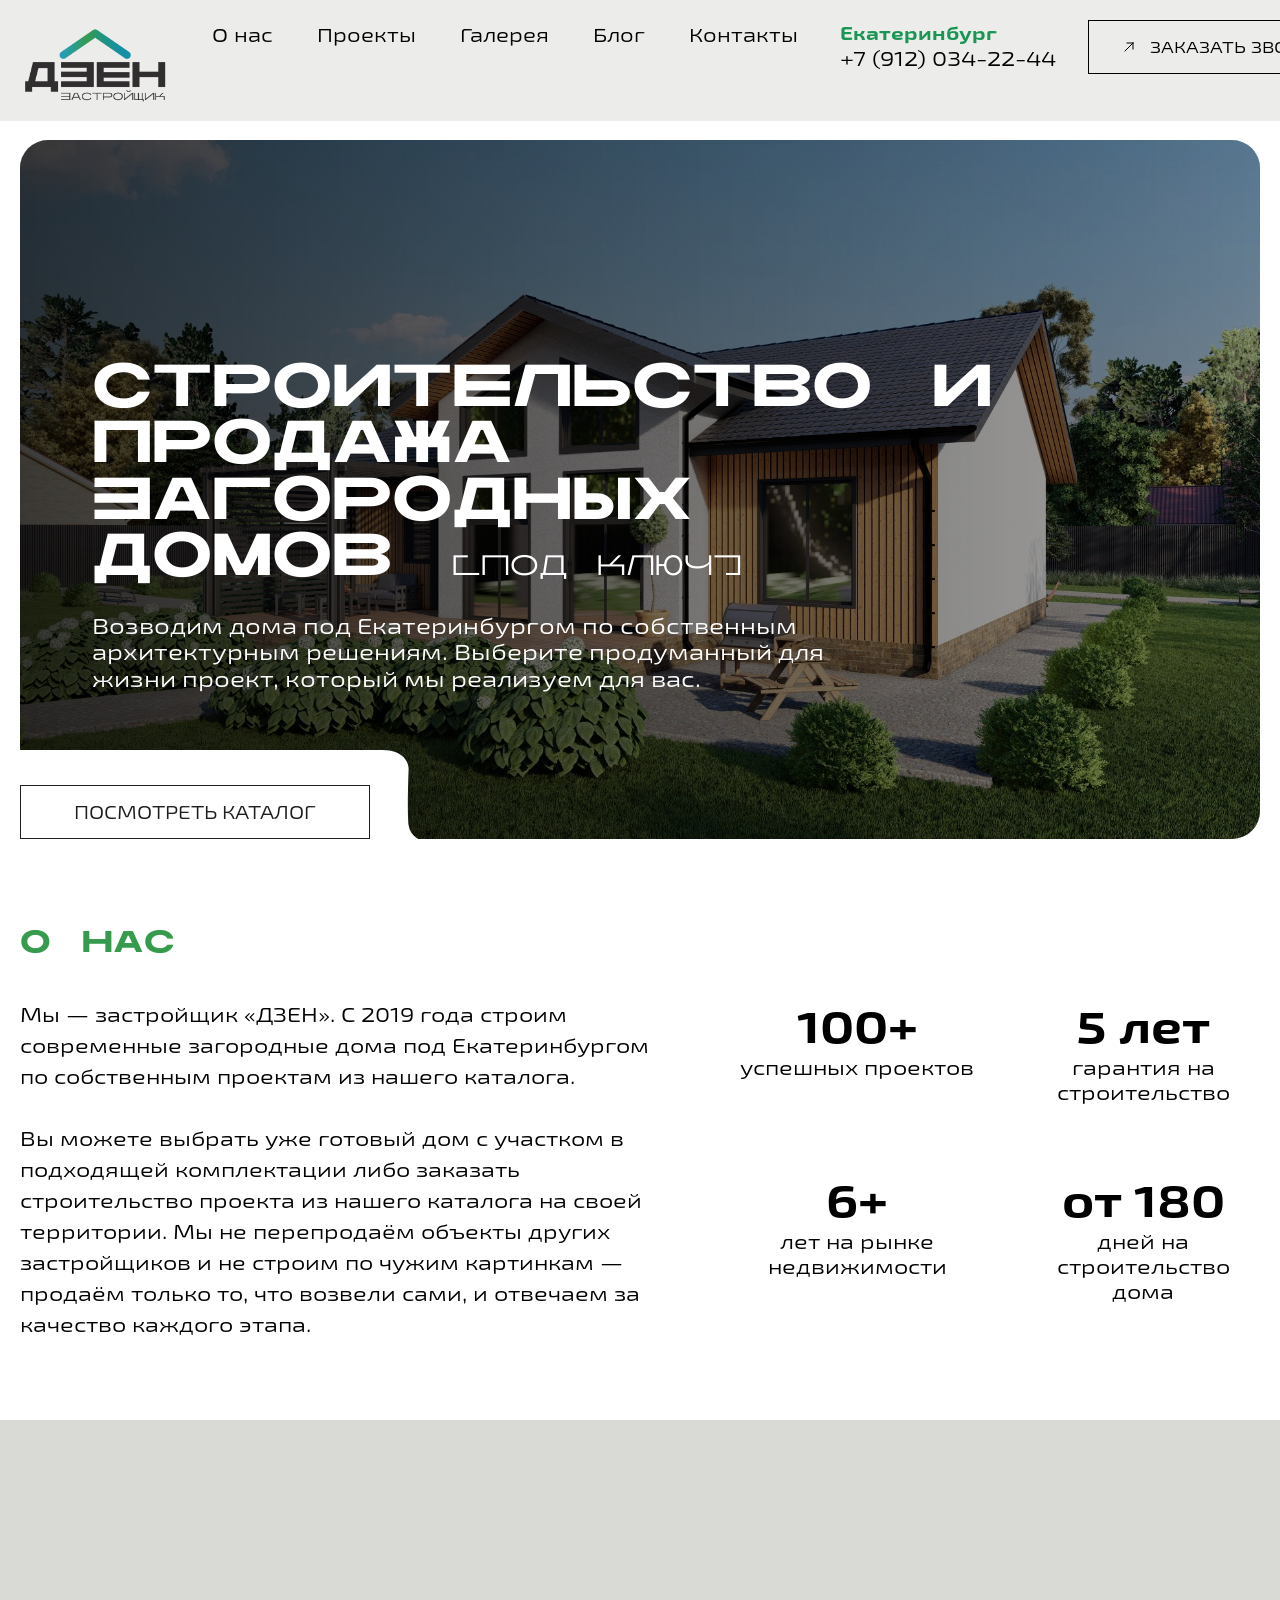
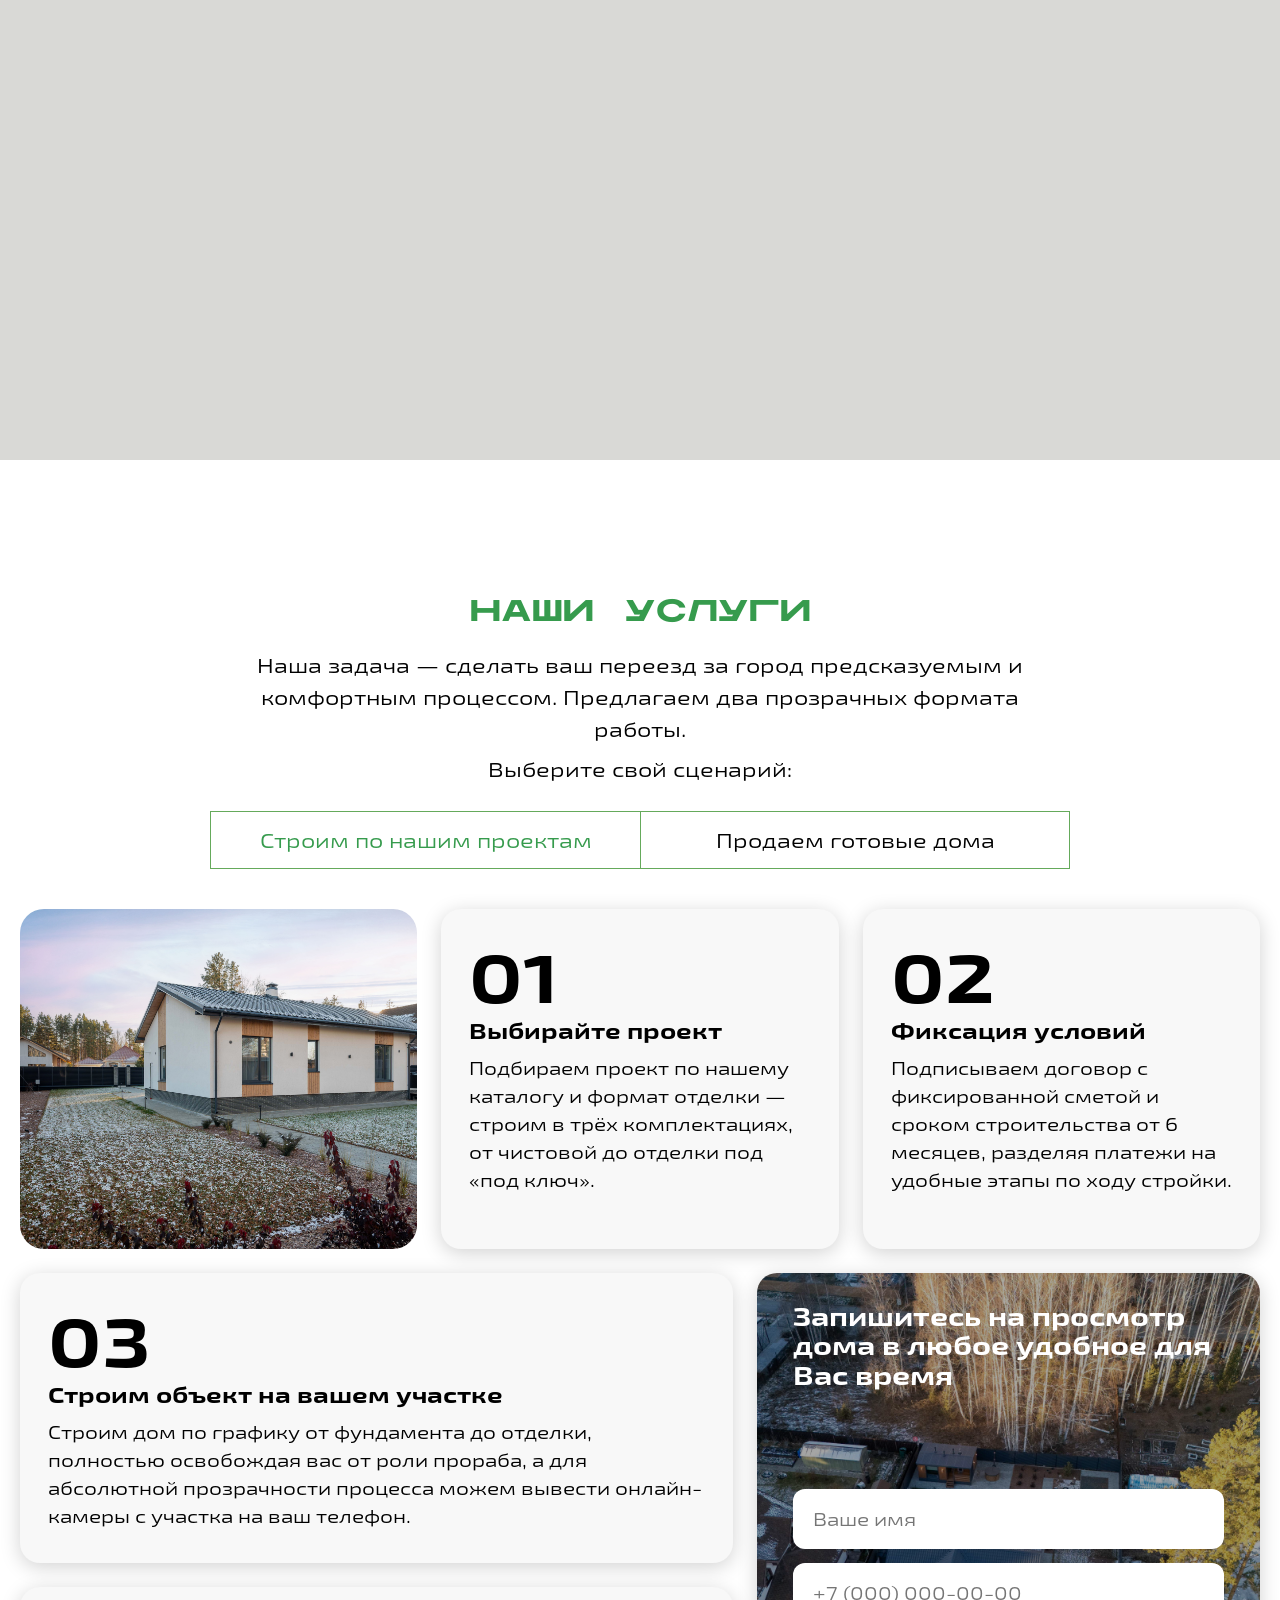
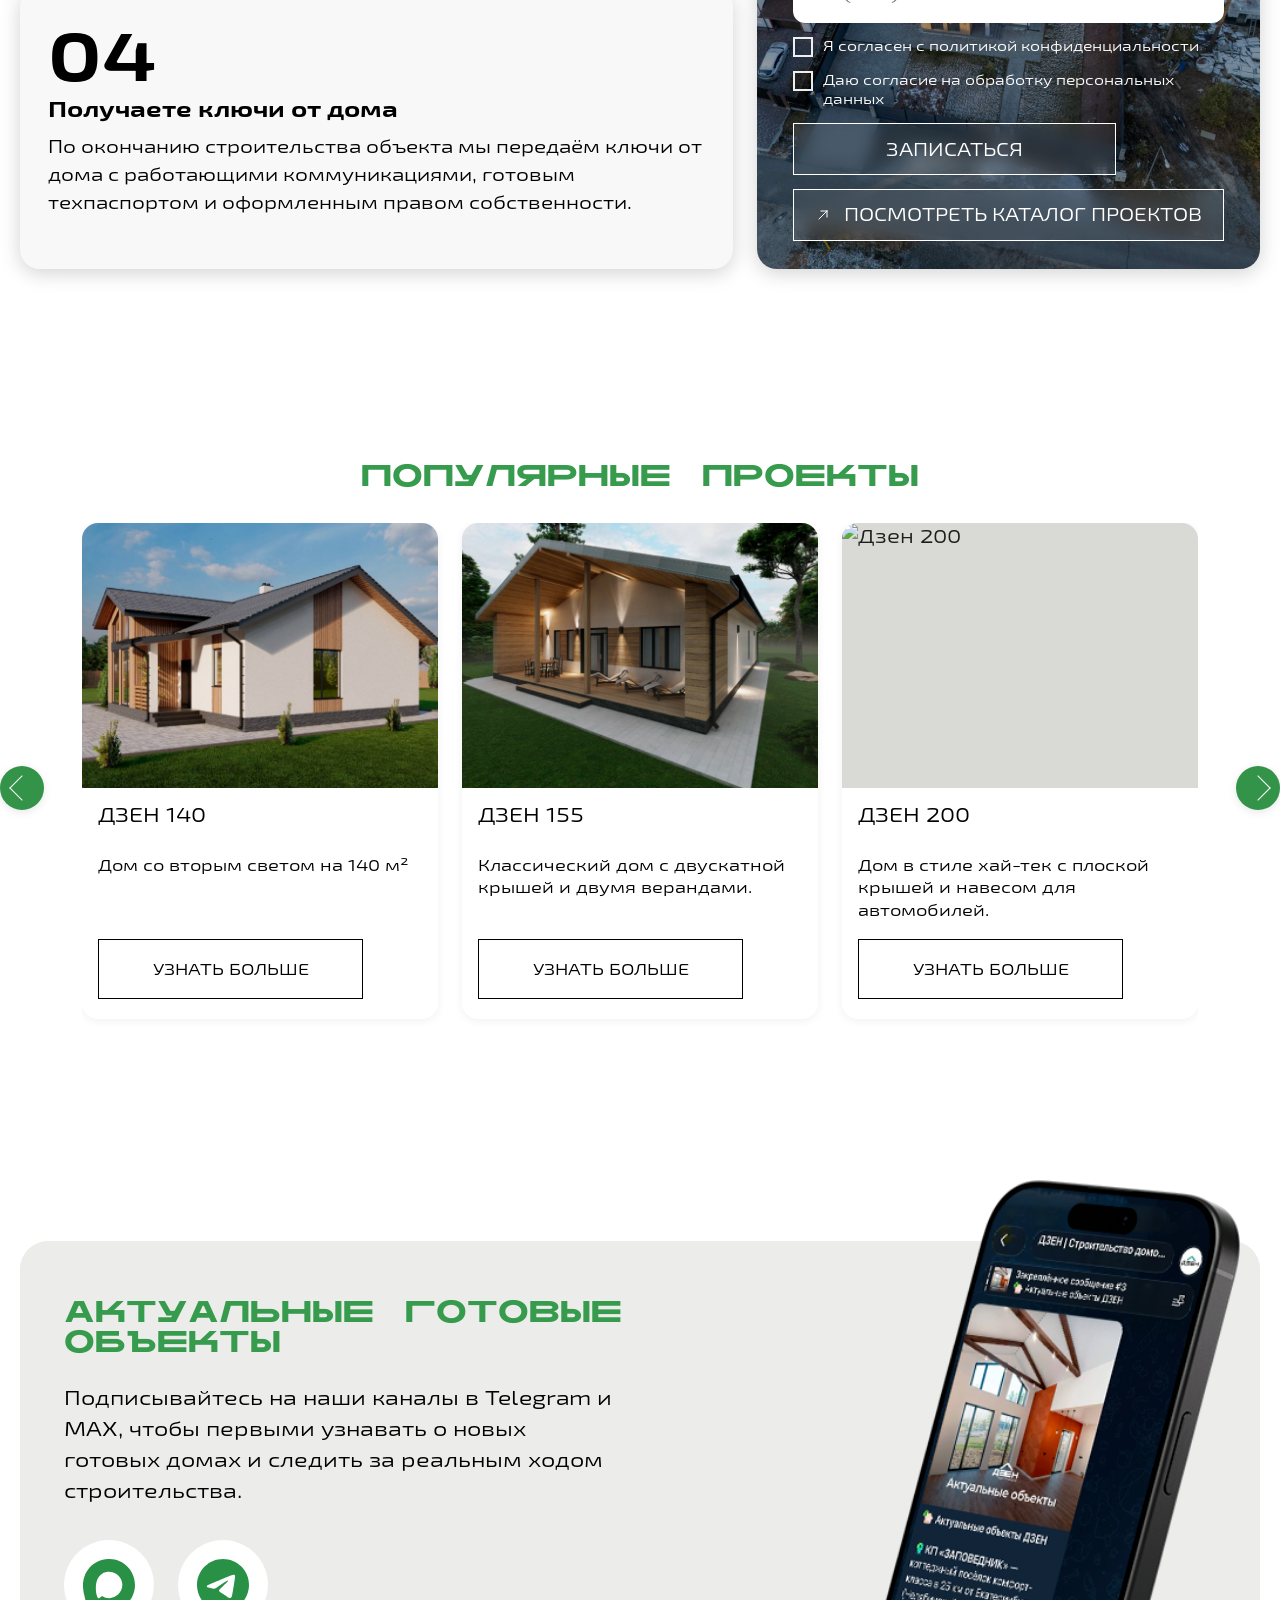
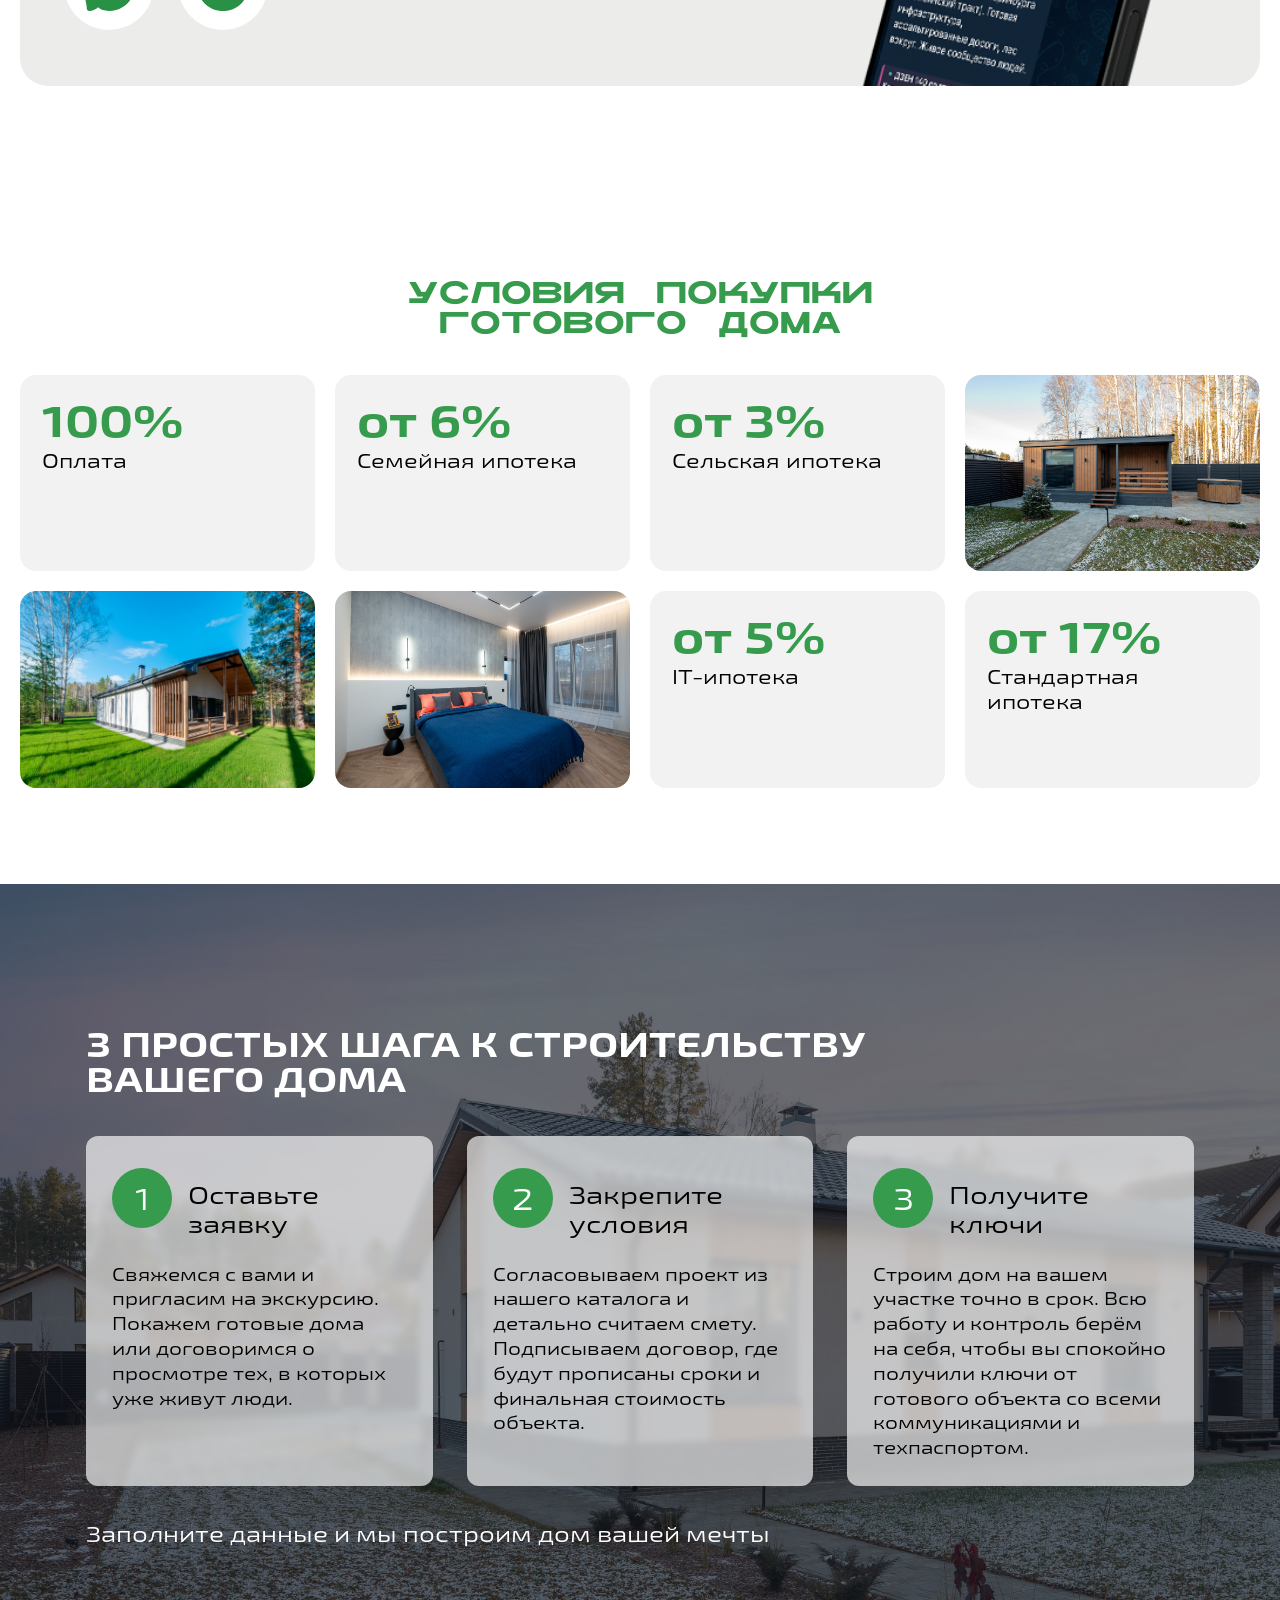
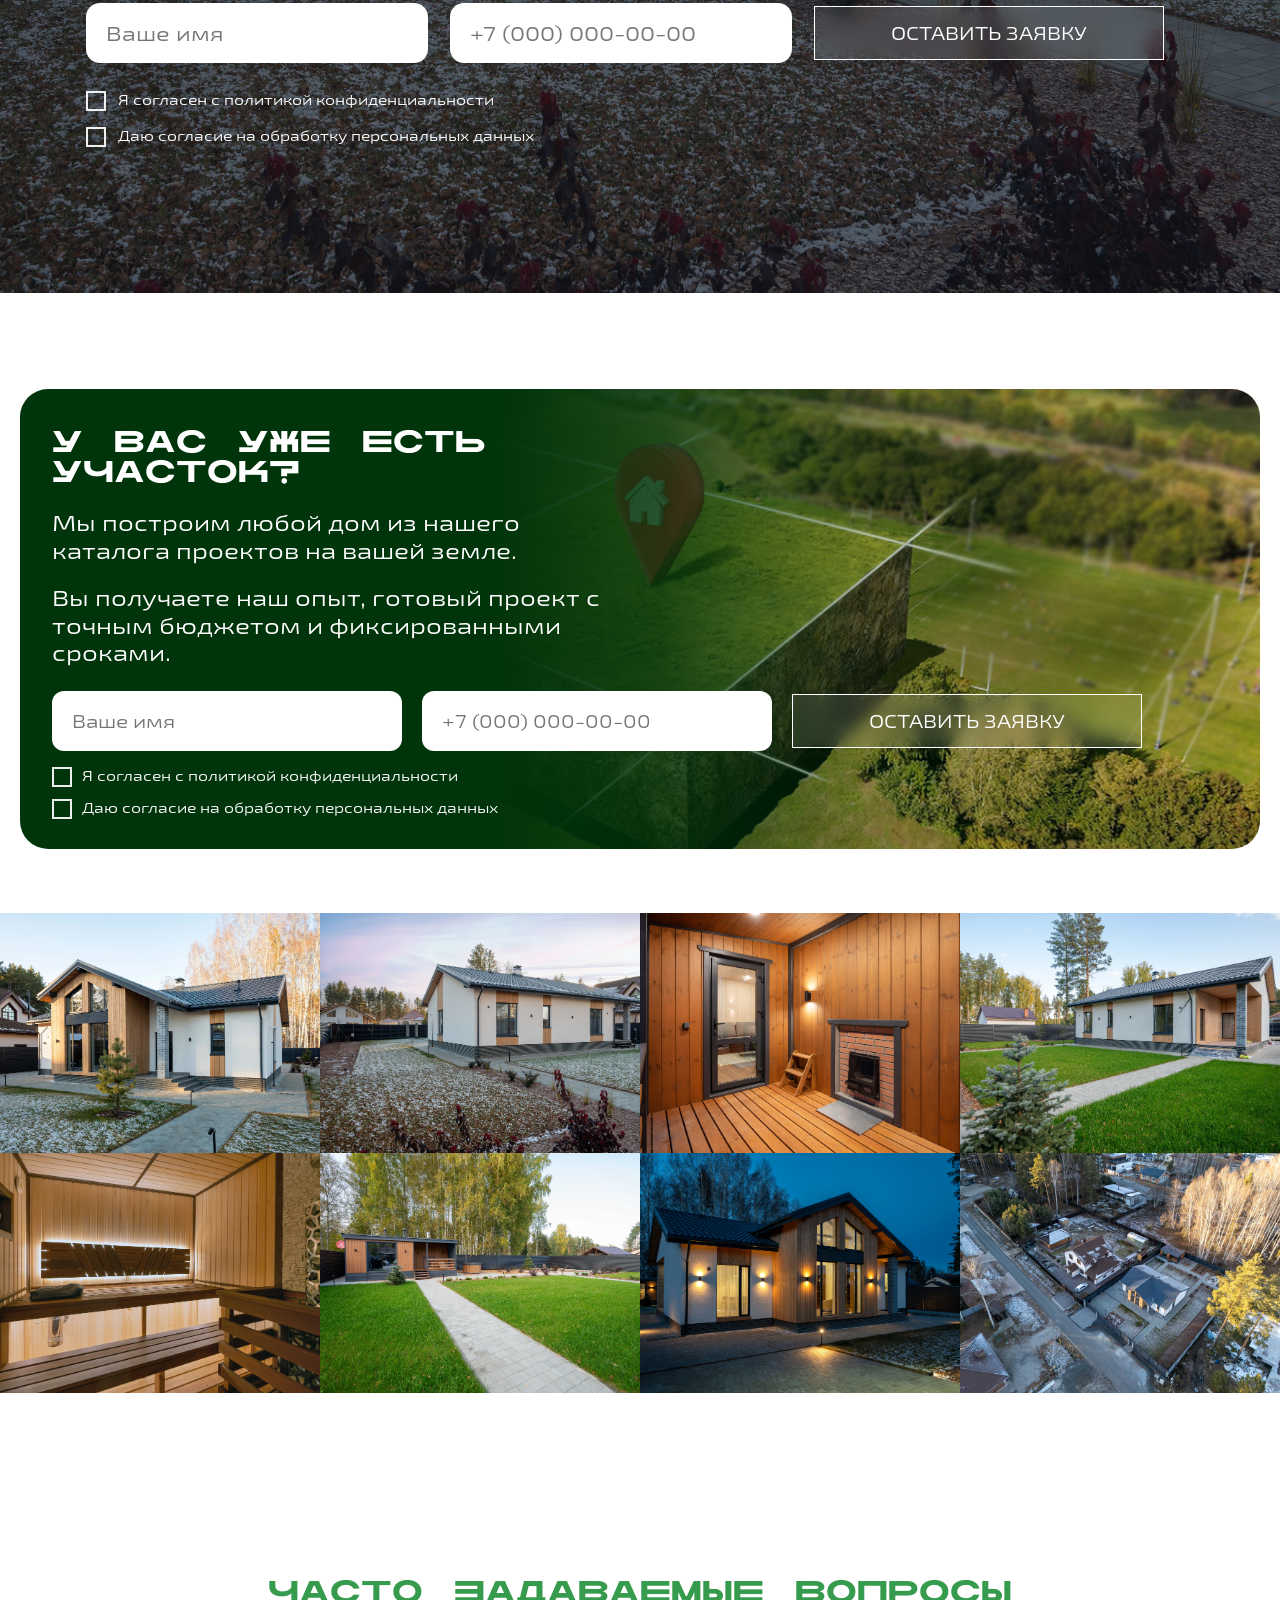
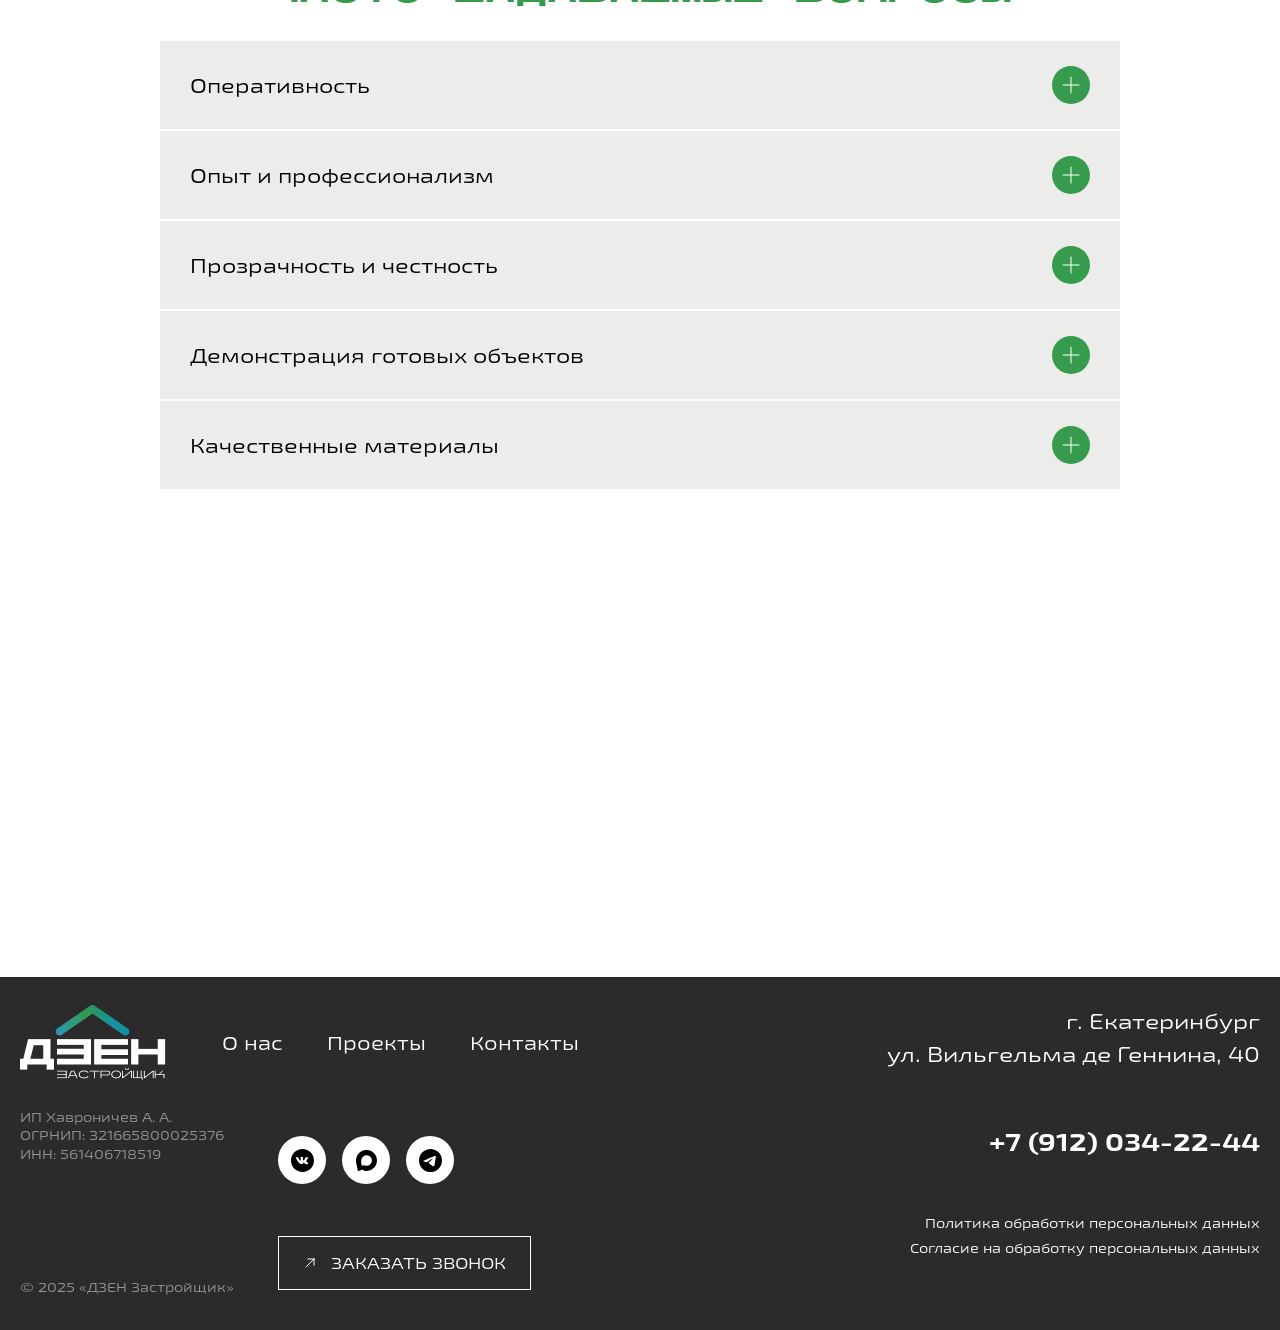
==== commit 267292b6: "pr" ====
--- a/index.html
+++ b/index.html
@@ -265,7 +265,7 @@
                                         </button>
 
                                         <a href="#projects" class="services-form__link-btn btn btn--shine btn--arrow">
-                                            ПОСМОТРЕТЬ КАТАЛОГ ГОТОВЫХ ДОМОВ
+                                            ПОСМОТРЕТЬ КАТАЛОГ ПРОЕКТОВ
                                         </a>
                                     </form>
                                 </div>
@@ -337,7 +337,7 @@
                                         </button>
 
                                         <a href="#projects" class="ready-form__link-btn btn btn--shine btn--arrow">
-                                            ПОСМОТРЕТЬ КАТАЛОГ ГОТОВЫХ ДОМОВ
+                                            ПОСМОТРЕТЬ КАТАЛОГ ПРОЕКТОВ
                                         </a>
                                     </form>
                                 </div>
--- a/style.css
+++ b/style.css
@@ -735,6 +735,10 @@
 .service-card {
   display: flex;
   flex-direction: column;
+  background: #f8f8f8;
+  border-radius: 20px;
+  padding: 32px 28px;
+  box-shadow: 0 4px 20px rgba(0, 0, 0, 0.181);
 }
 
 .service-card--small {
@@ -775,6 +779,15 @@
 .services-form {
   grid-column: span 5;
   grid-row: span 2;
+  overflow: hidden;
+  box-shadow: 0 4px 20px rgba(0, 0, 0, 0.181);
+}
+
+.services-form {
+  background: linear-gradient(rgba(0, 0, 0, 0.32), rgba(0, 0, 0, 0.42)),
+    url("./assets/images/services-form-bg.jpg") center/cover no-repeat !important;
+  border-radius: 20px;
+  
 }
 
 .ready-form {
@@ -1091,7 +1104,6 @@
 }
 
 .steps-panel {
-  min-height: 277px;
   padding: 32px 26px 26px;
   border-radius: var(--radius-sm);
   background: rgba(255, 255, 255, .657);
@@ -1202,7 +1214,6 @@
 }
 
 .plot__card {
-  min-height: 468px;
   padding: 38px 32px 30px;
   overflow: hidden;
   border-radius: var(--radius-xl);
@@ -1491,9 +1502,11 @@
 }
 
 .service-card__number {
+  font-size: 68px;
+  line-height: 1;
   font-weight: 900;
-  font-size: 52px;
-  line-height: 1;
+  color: #000;
+  margin-bottom: 8px;
 }
 
 .site-footer__copy {
@@ -1554,6 +1567,8 @@
   align-items: flex-end;
   gap: 6px;
 }
+
+
 
 .callback-modal {
   position: fixed;
@@ -1998,7 +2013,6 @@
   position: relative;
   z-index: 2;
   padding: 58px 66px 54px;
-  min-height: 531px;
 }
 
 .steps__title {
@@ -2053,7 +2067,7 @@
 }
 
 .project-gallery {
-  padding: 46px 0 76px;
+  padding: 40px 0 76px;
 }
 
 .project-gallery__tabs {
@@ -2328,6 +2342,9 @@
   overflow: hidden;
 }
 
+.steps-panel__title {
+  font-weight: 400;
+}
 
 @media (max-width: 1200px) {
 
@@ -2522,6 +2539,20 @@
     padding: 24px 24px 0;
     gap: 16px;
   }
+
+  .project-bottom-cta__box {
+    display: flex;
+    flex-direction: column;
+  }
+
+  .project-bottom-cta__stats {
+    order: -1;
+  }
+
+  .hero__button-underlay {
+    bottom: -44px;
+  }
+
 }
 
 @media (max-width: 900px) {
@@ -2544,6 +2575,10 @@
     --page-gap: 16px;
     --body-offset: 92px;
     --hero-height: 560px;
+  }
+
+  .hero__button-underlay {
+    display: none;
   }
 
   .header {
@@ -2947,34 +2982,75 @@
     border-top: 1px solid #dcdcdc;
   }
 
-  .hero {
-    padding-top: 8px;
+ .hero {
+    padding-top: 16px;
   }
 
   .hero__card {
-    border-radius: var(--radius-lg);
-  }
-
+    border-radius: 20px;
+    overflow: hidden;
+    background: #ffffff;
+  }
+
+  .hero__slider,
   .hero__overlay {
-    background: linear-gradient(180deg, rgba(0, 0, 0, .18), rgba(0, 0, 0, .58));
+    position: relative;
+  }
+
+  .hero__slider {
+    height: 200px;
+  }
+
+  .hero__track {
+    height: 100%;
+  }
+
+  .hero__slide {
+    height: 100%;
+  }
+
+  .hero__overlay {
+    display: none;
   }
 
   .hero__main {
-    justify-content: flex-end;
-    padding: 250px 18px 22px;
+    position: relative;
+    padding: 20px 16px 24px;
+    min-height: auto;
+    background: #fff;
+  }
+
+  .hero__content-box {
+    max-width: 100%;
+  }
+
+  .hero__title {
+    font-size: 22px;
+    line-height: 1.1;
+    color: #000;
+  }
+
+  .hero__title-note {
+    font-size: 14px;
+    color: #777;
+  }
+
+  .hero__text {
+    margin-top: 12px;
+    font-size: 14px;
+    color: #555;
+  }
+
+  .hero__button {
+    position: relative;
+    width: 100%;
+    margin-top: 20px;
+    background: transparent;
+    background-color: rgba(255, 255, 255, 0.88);
   }
 
   .hero__button-underlay {
     display: none;
-  }
-
-  .hero__button {
-    width: 100%;
-    height: 48px;
-    margin: 20px 0 0;
-    background: rgba(255, 255, 255, .88);
-    font-family: var(--font-title);
-    font-size: 16px;
   }
 
   .about,
@@ -3336,8 +3412,12 @@
     font-size: 22px;
   }
 
-  .project-hero {
-    padding: 32px 0 40px;
+  .project-hero__info {
+    padding: 32px 24px;
+  }
+
+  .project-hero__features {
+    gap: 24px;
   }
 
   .project-hero__title {
@@ -3391,6 +3471,7 @@
     font-size: 28px;
   }
 
+  /* Button */
   .btn {
     min-height: 52px;
     padding: 0 24px;
@@ -3416,6 +3497,10 @@
     font-size: 12px;
   }
 
+  .ready-form__link-btn {
+    padding: 0;
+    font-size: 8px;
+  }
   .callback-modal {
     padding: 0;
   }
@@ -3468,4 +3553,5 @@
     width: 40px;
     height: 40px;
   }
-}+}
+
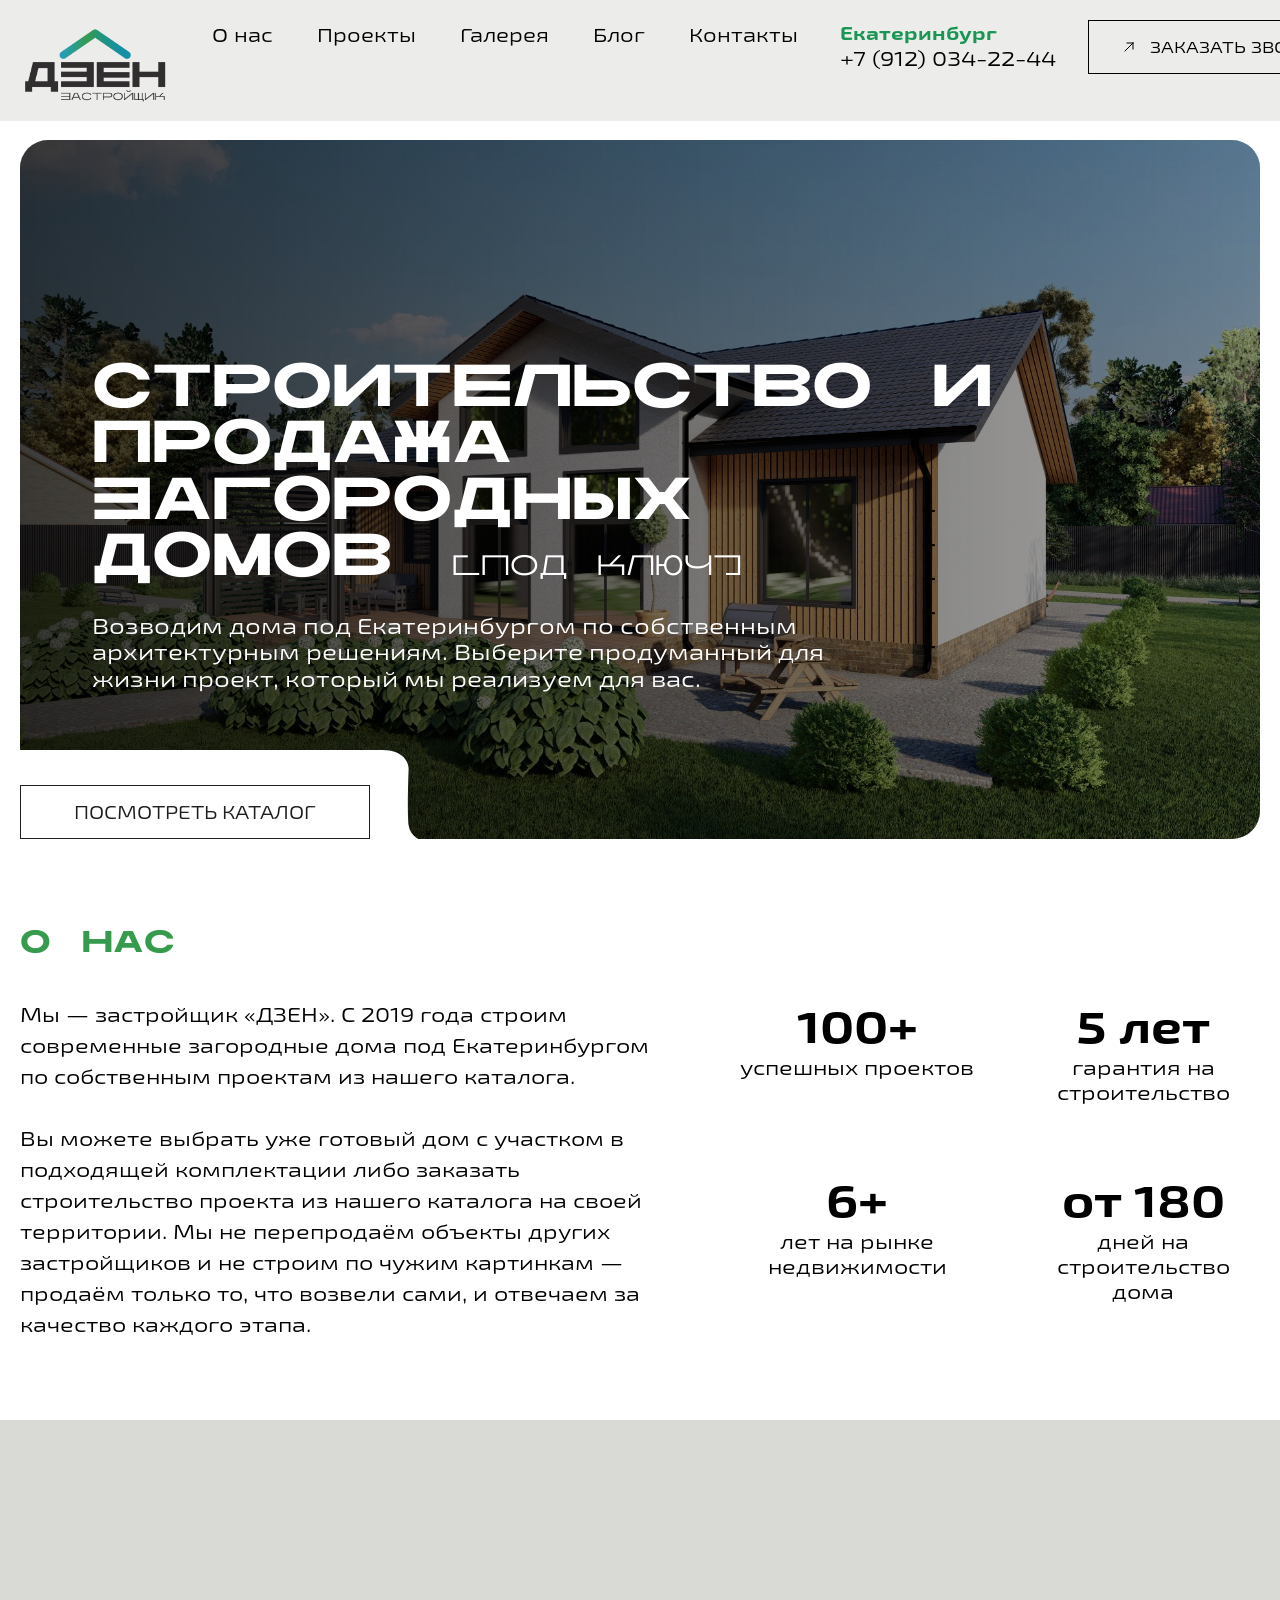
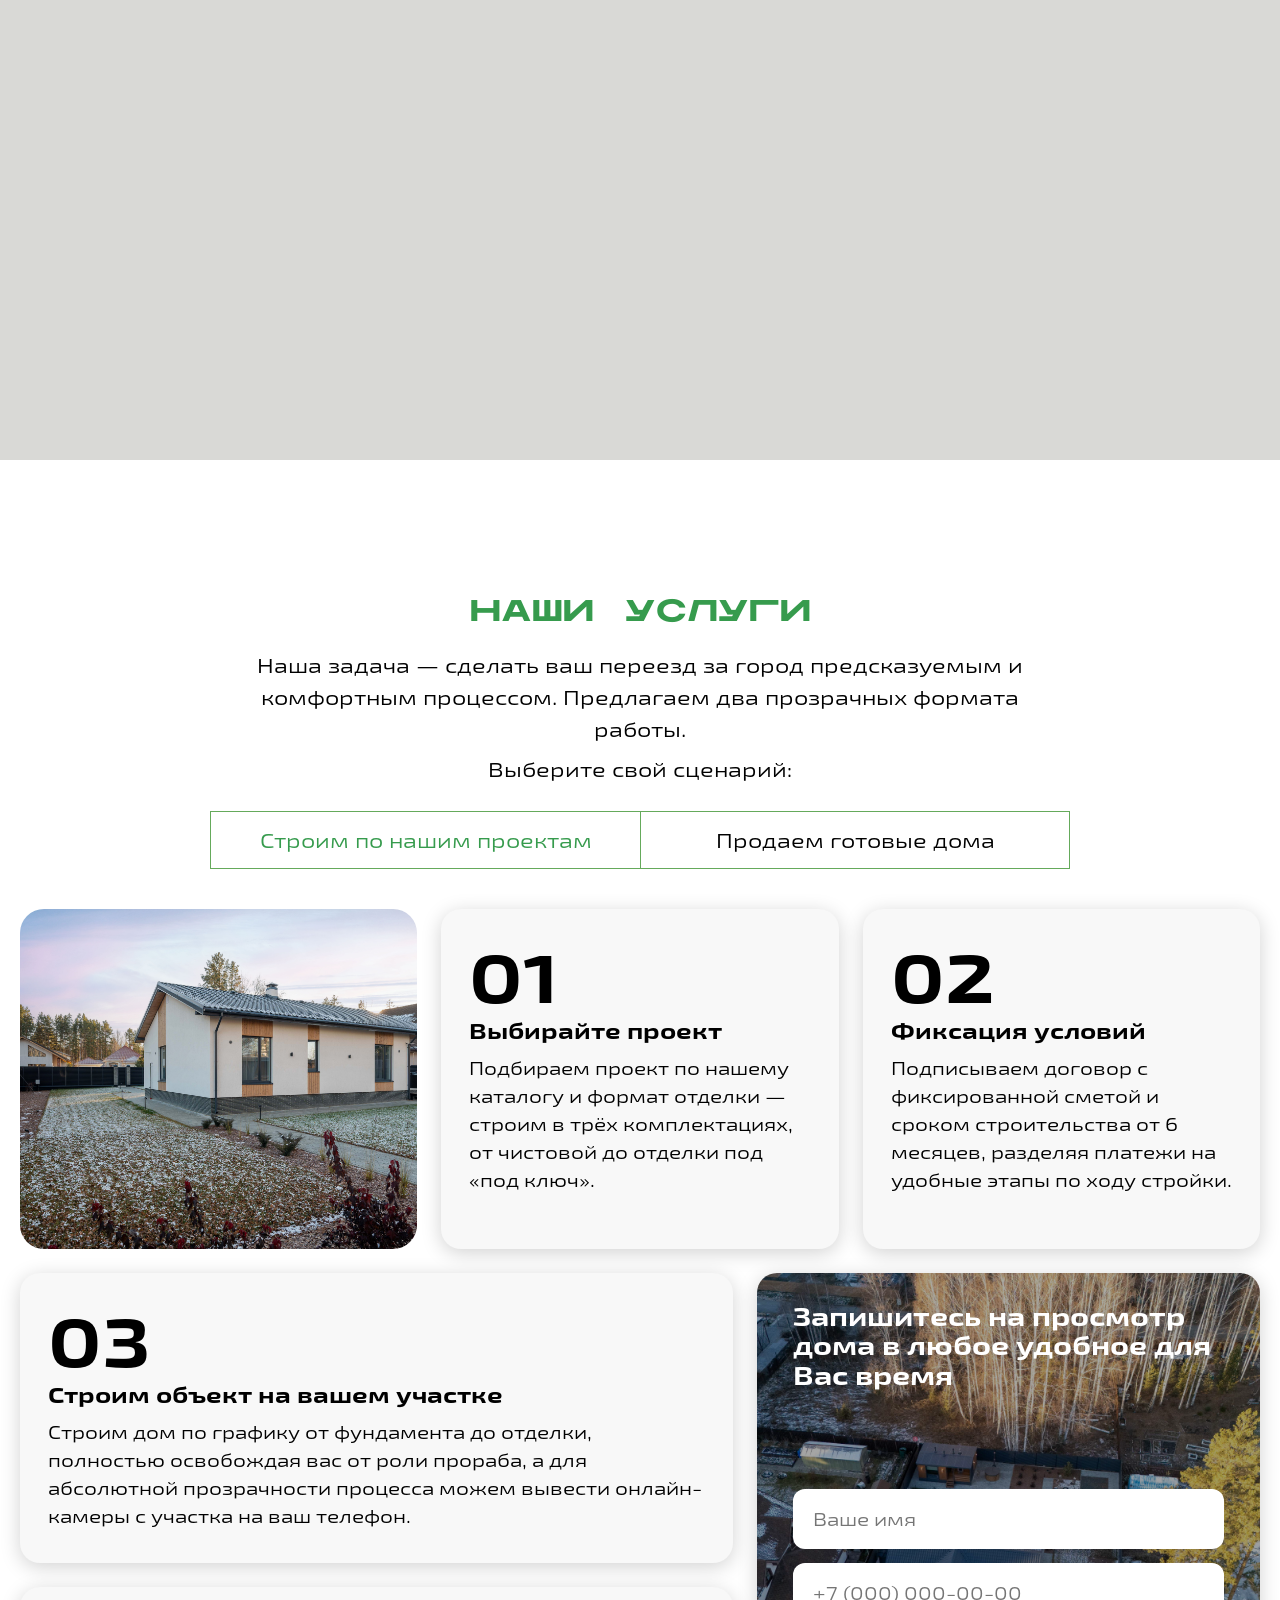
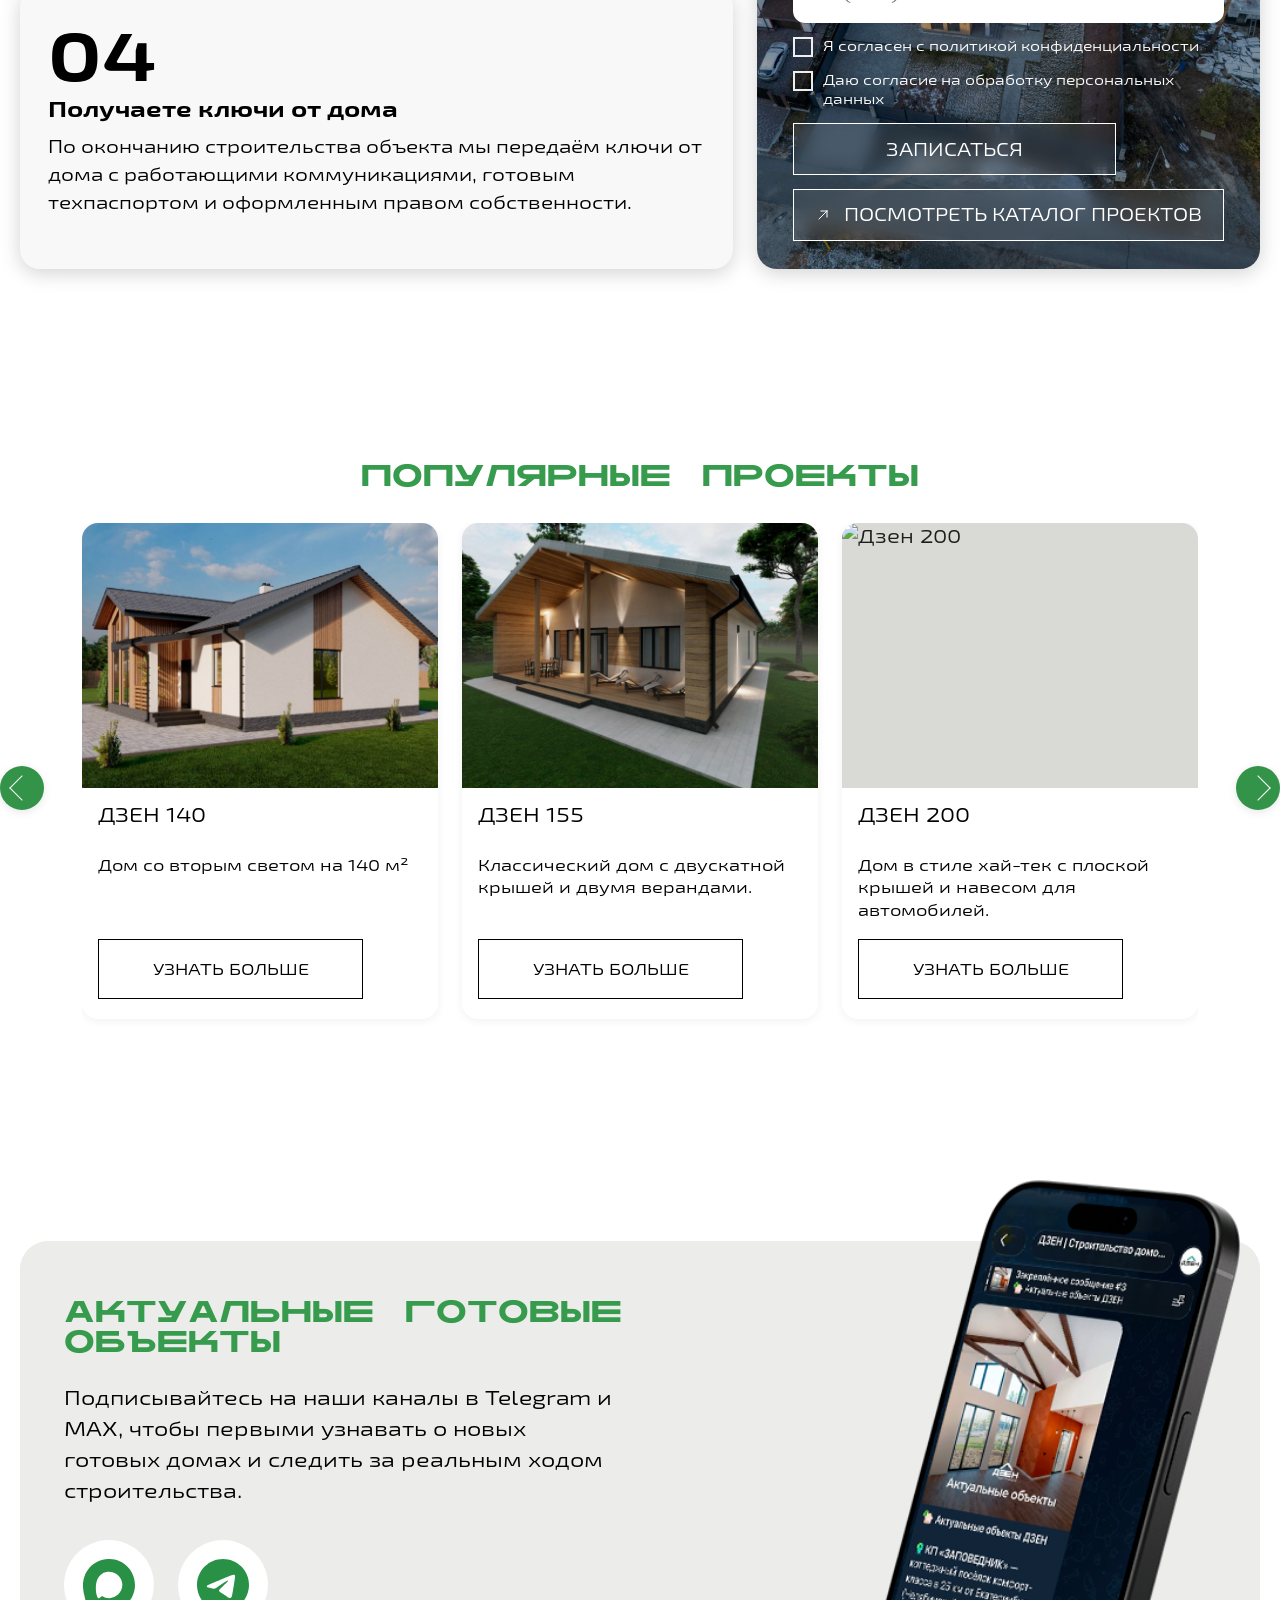
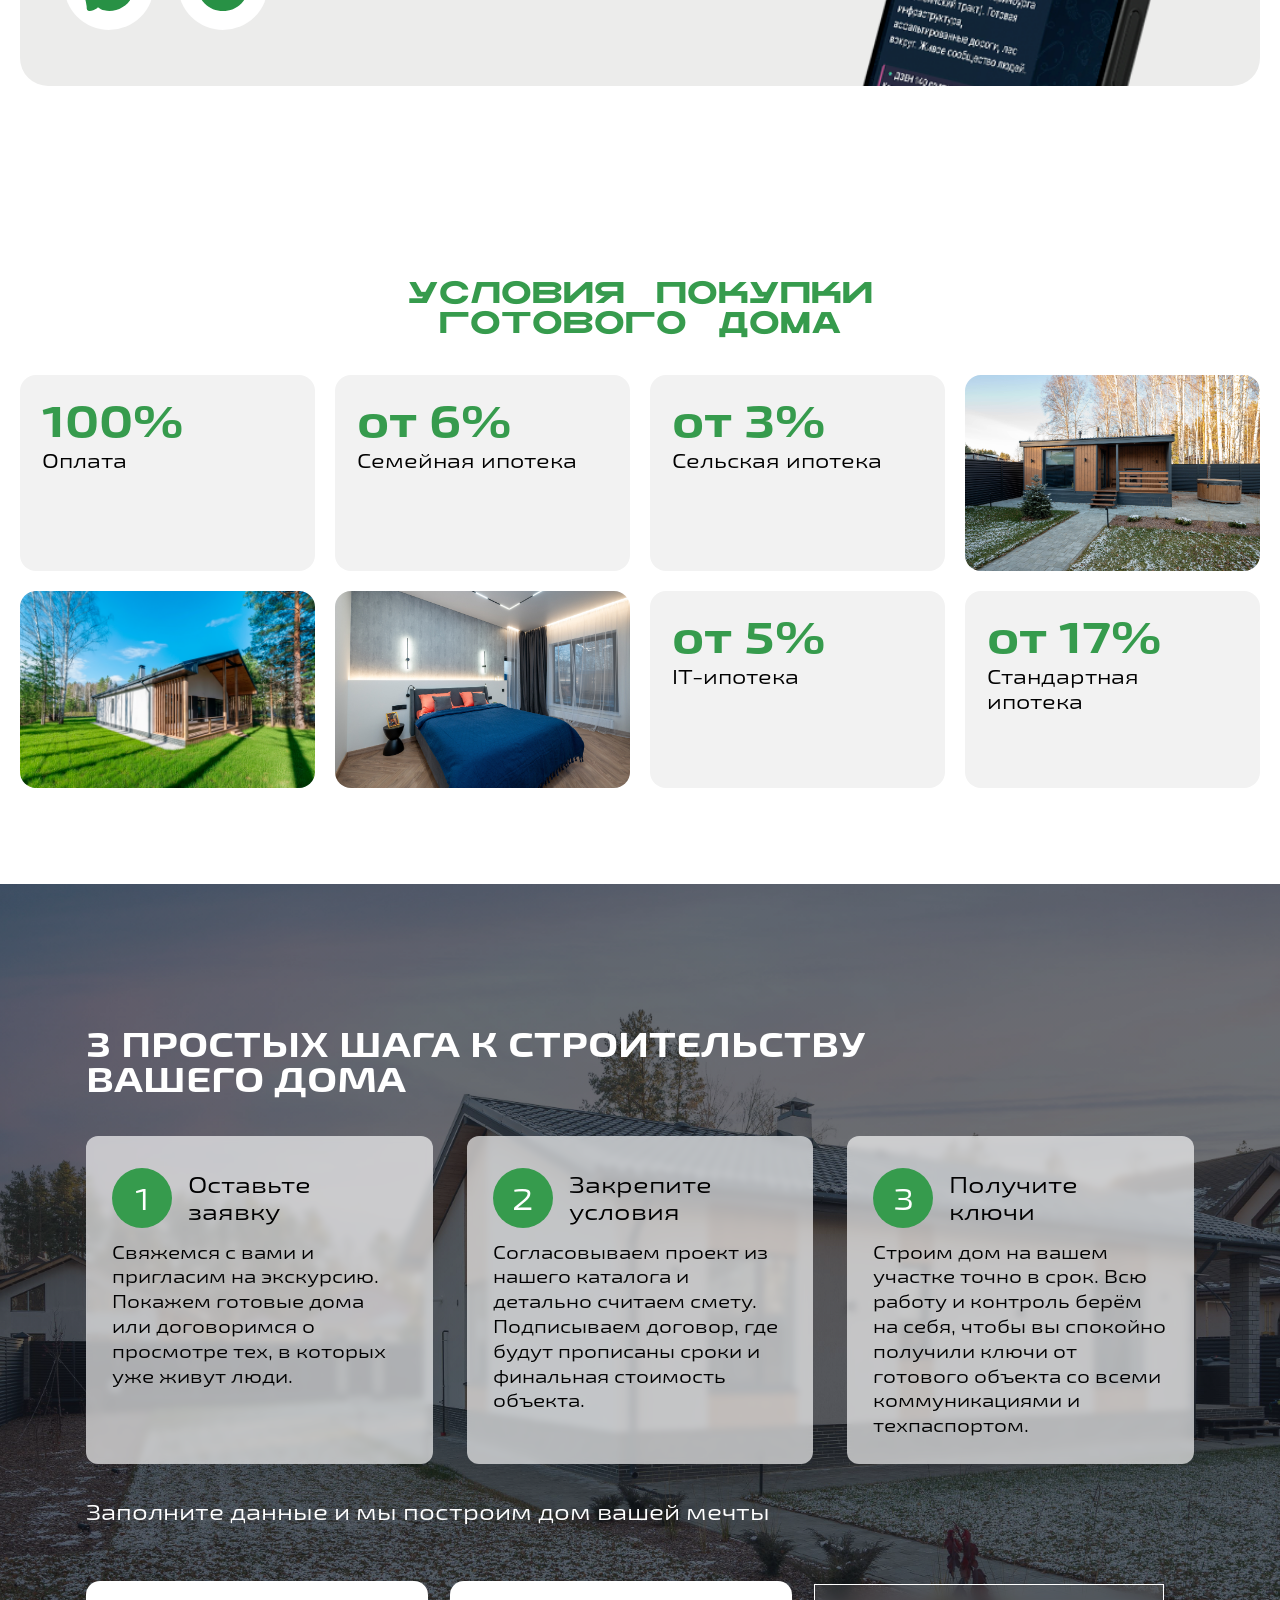
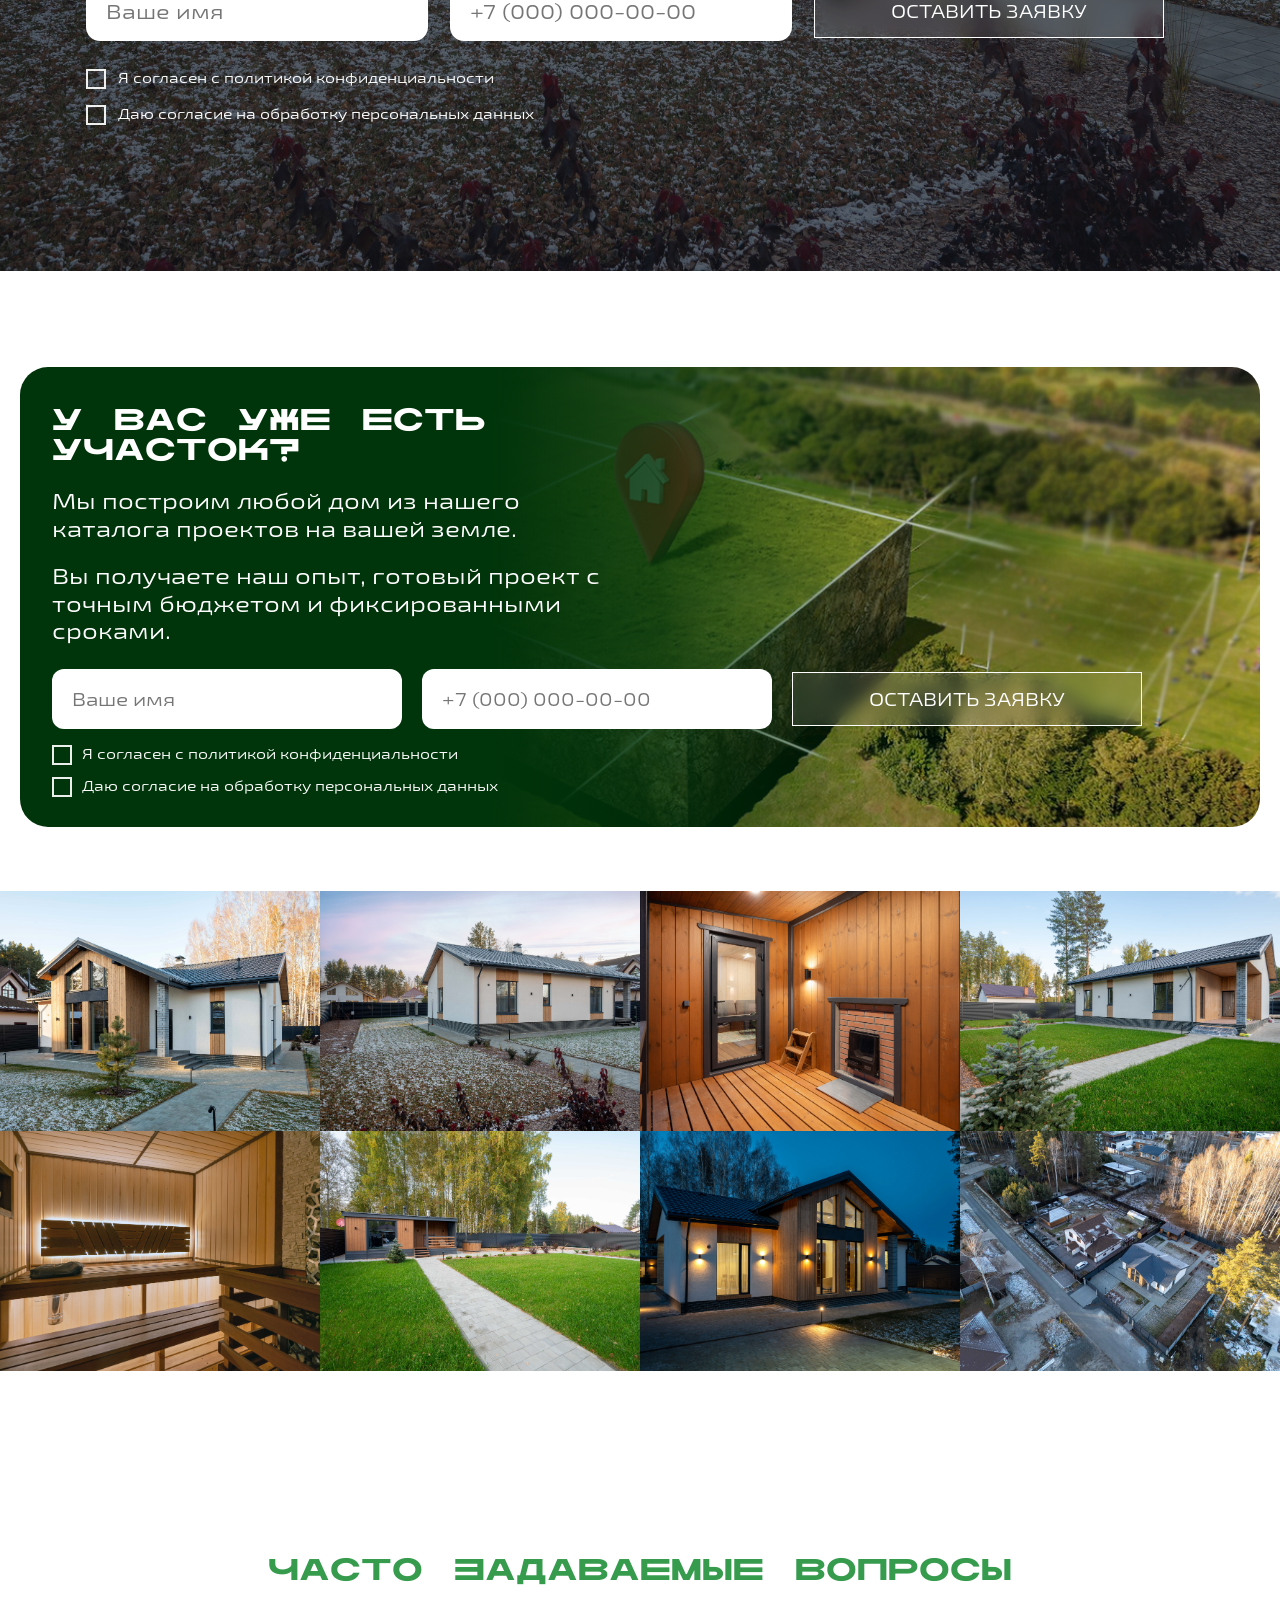
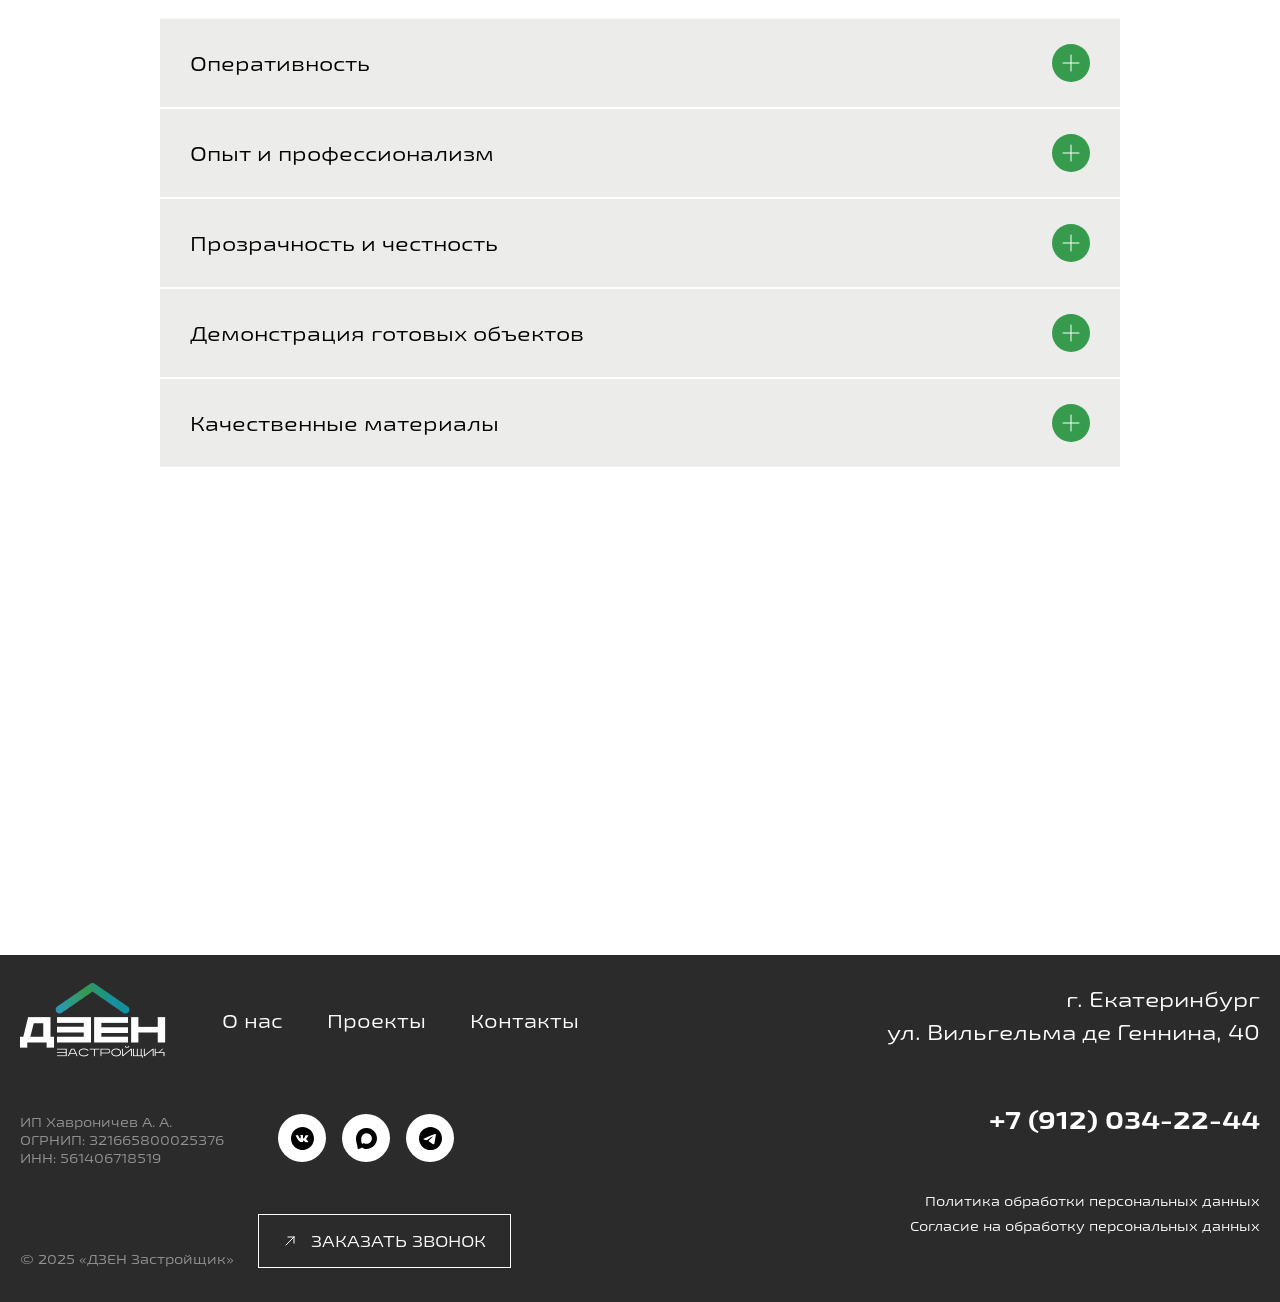
==== commit 6219c157: "hotfix" ====
--- a/index.html
+++ b/index.html
@@ -808,10 +808,10 @@
                     </div>
 
                     <div class="site-footer__bottom">
+                        <div class="site-footer__copy">© 2025 «ДЗЕН Застройщик»</div>
                         <a href="#" class="site-footer__button btn btn--shine btn--arrow">
                             <span>ЗАКАЗАТЬ ЗВОНОК</span>
                         </a>
-                        <div class="site-footer__copy">© 2025 «ДЗЕН Застройщик»</div>
                     </div>
                 </div>
 
--- a/style.css
+++ b/style.css
@@ -180,6 +180,12 @@
   color: var(--green);
 }
 
+.site-footer__bottom {
+  display: flex;
+  align-items: end;
+  gap: 24px;
+}
+
 .section-title {
   margin-bottom: 24px;
   text-align: center;
@@ -787,7 +793,7 @@
   background: linear-gradient(rgba(0, 0, 0, 0.32), rgba(0, 0, 0, 0.42)),
     url("./assets/images/services-form-bg.jpg") center/cover no-repeat !important;
   border-radius: 20px;
-  
+
 }
 
 .ready-form {
@@ -1125,7 +1131,6 @@
   justify-content: center;
   width: 60px;
   height: 60px;
-  margin-bottom: 22px;
   border-radius: 50%;
   background: var(--green);
   font-size: 30px;
@@ -1135,7 +1140,7 @@
 
 .steps-panel__title {
   margin-bottom: calc(var(--hero-button-bottom) + 2px);
-  font-size: 25px;
+  font-size: 23px;
   line-height: 1.15;
   margin: 0;
 }
@@ -1470,6 +1475,10 @@
   margin-bottom: 20px;
 }
 
+.site-footer__company {
+  align-self: center;
+}
+
 :is(.site-footer__company, .site-footer__copy, .site-footer__legal a) {
   font-size: 13px;
   line-height: 1.4;
@@ -1509,10 +1518,6 @@
   margin-bottom: 8px;
 }
 
-.site-footer__copy {
-  margin-top: -12px;
-}
-
 .site-footer__social img {
   width: 23px;
   height: 23px;
@@ -1530,10 +1535,8 @@
 }
 
 .site-footer__button {
-  gap: 14px;
   width: 253px;
   height: 44px;
-  margin-left: 258px;
   color: var(--white);
   font-size: 16px;
 }
@@ -2419,10 +2422,6 @@
   .about__inner {
     grid-template-columns: 1fr;
     gap: 36px;
-  }
-
-  .about__content {
-    max-width: none;
   }
 
   :is(.services-build, .services-ready) {
@@ -2886,6 +2885,11 @@
     padding-block: 10px;
   }
 
+  .site-footer__bottom {
+    flex-direction: column-reverse;
+    align-items: start;
+  }
+
   .header__inner {
     grid-template-columns: 78px 1fr 40px;
     min-height: 56px;
@@ -2982,7 +2986,7 @@
     border-top: 1px solid #dcdcdc;
   }
 
- .hero {
+  .hero {
     padding-top: 16px;
   }
 
@@ -3212,12 +3216,10 @@
   .steps-panel__num {
     width: 54px;
     height: 54px;
-    margin-bottom: 16px;
     font-size: 28px;
   }
 
   .steps-panel__title {
-    margin-bottom: 12px;
     font-size: 18px;
   }
 
@@ -3362,11 +3364,6 @@
     height: 20px;
   }
 
-  .site-footer__copy {
-    margin-top: 18px;
-    font-size: 12px;
-  }
-
   .site-footer__address {
     font-size: 16px;
   }
@@ -3427,6 +3424,10 @@
 
   .project-about {
     padding: 48px 0;
+  }
+  
+  .stat__label {
+    font-size: 14px;
   }
 
   .project-about__title,
@@ -3481,6 +3482,10 @@
   .btn--full {
     width: 100%;
   }
+
+  .services-form__link-btn {
+    font-size: 15px;
+  }
 }
 
 @media (max-width: 390px) {
@@ -3492,6 +3497,14 @@
     font-size: 17px;
   }
 
+  .about-photo__video {
+    height: 280px;
+  }
+
+  .steps__title {
+    font-size: 22px;
+  }
+
   :is(.services-form__btn, .ready-form__btn, .services-form__link-btn, .ready-form__link-btn) {
     padding-inline: 10px;
     font-size: 12px;
@@ -3501,6 +3514,7 @@
     padding: 0;
     font-size: 8px;
   }
+
   .callback-modal {
     padding: 0;
   }
@@ -3553,5 +3567,6 @@
     width: 40px;
     height: 40px;
   }
-}
-
+
+
+}
